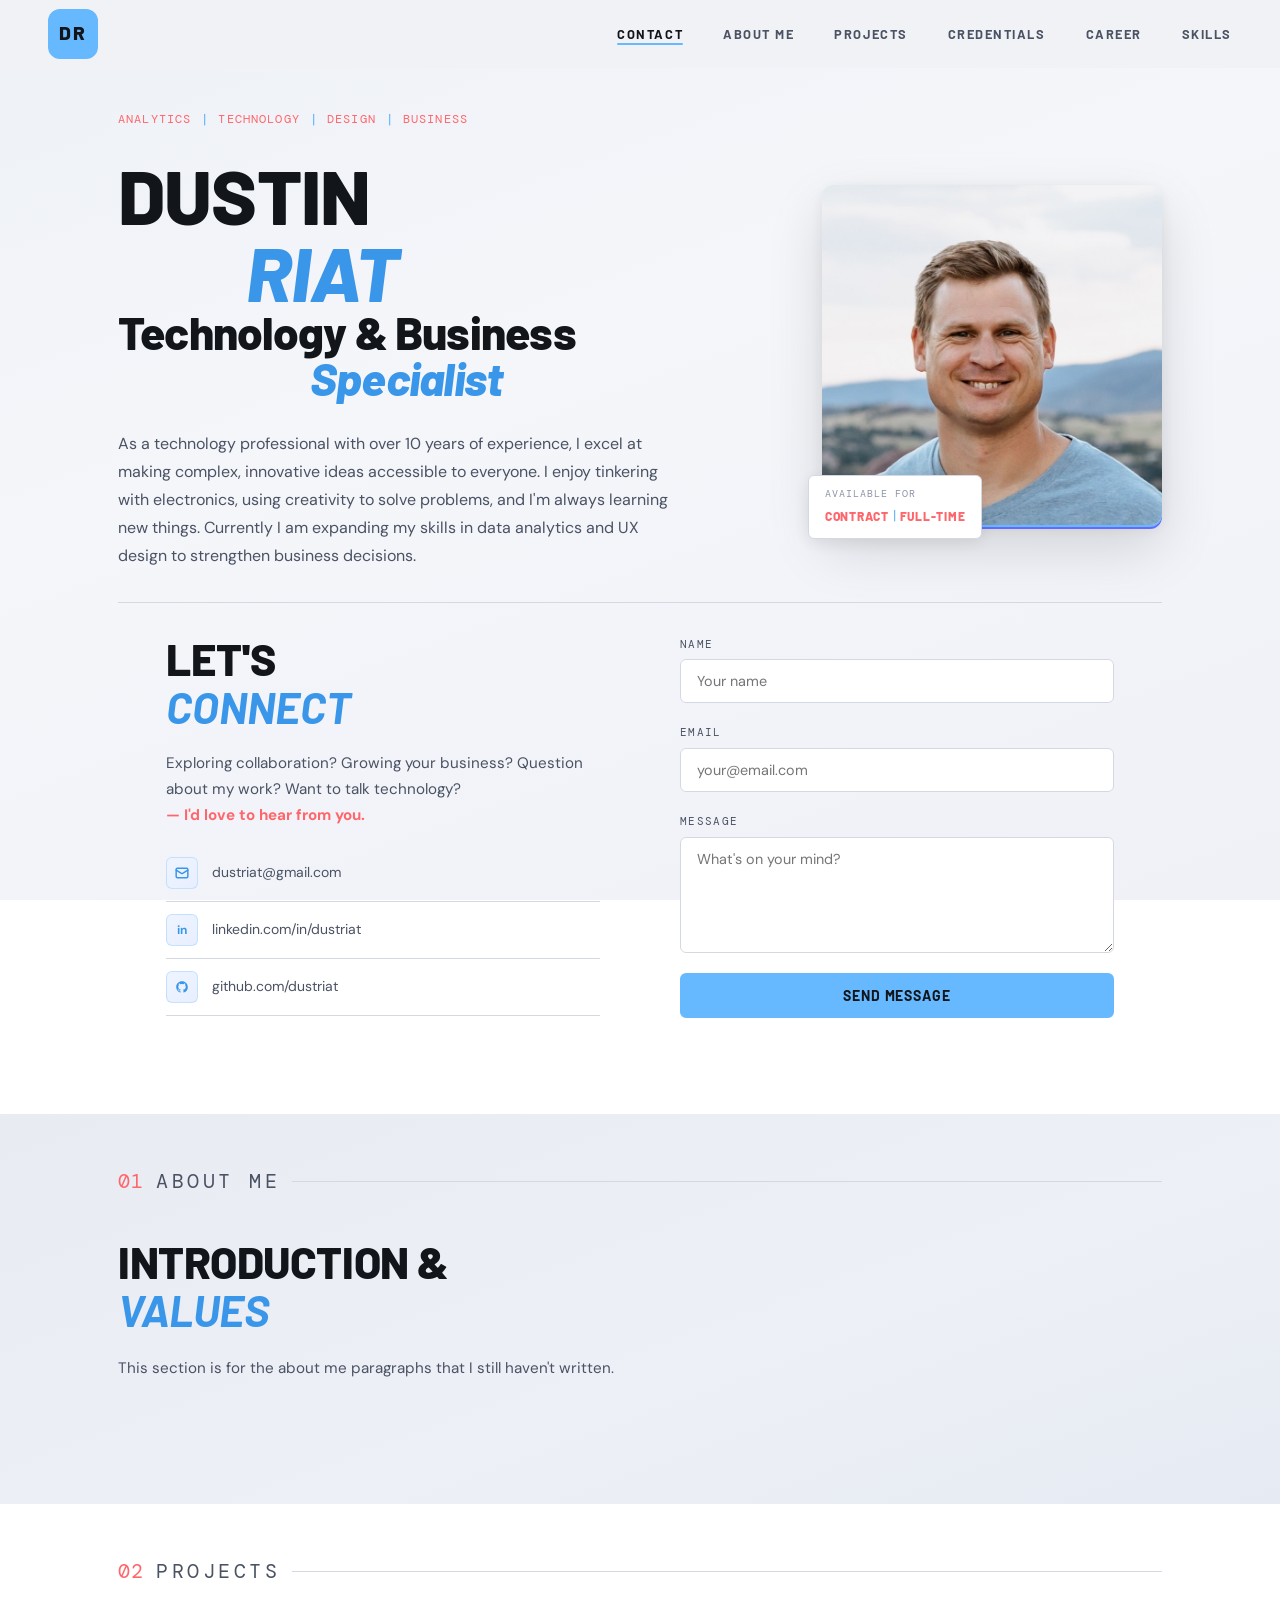
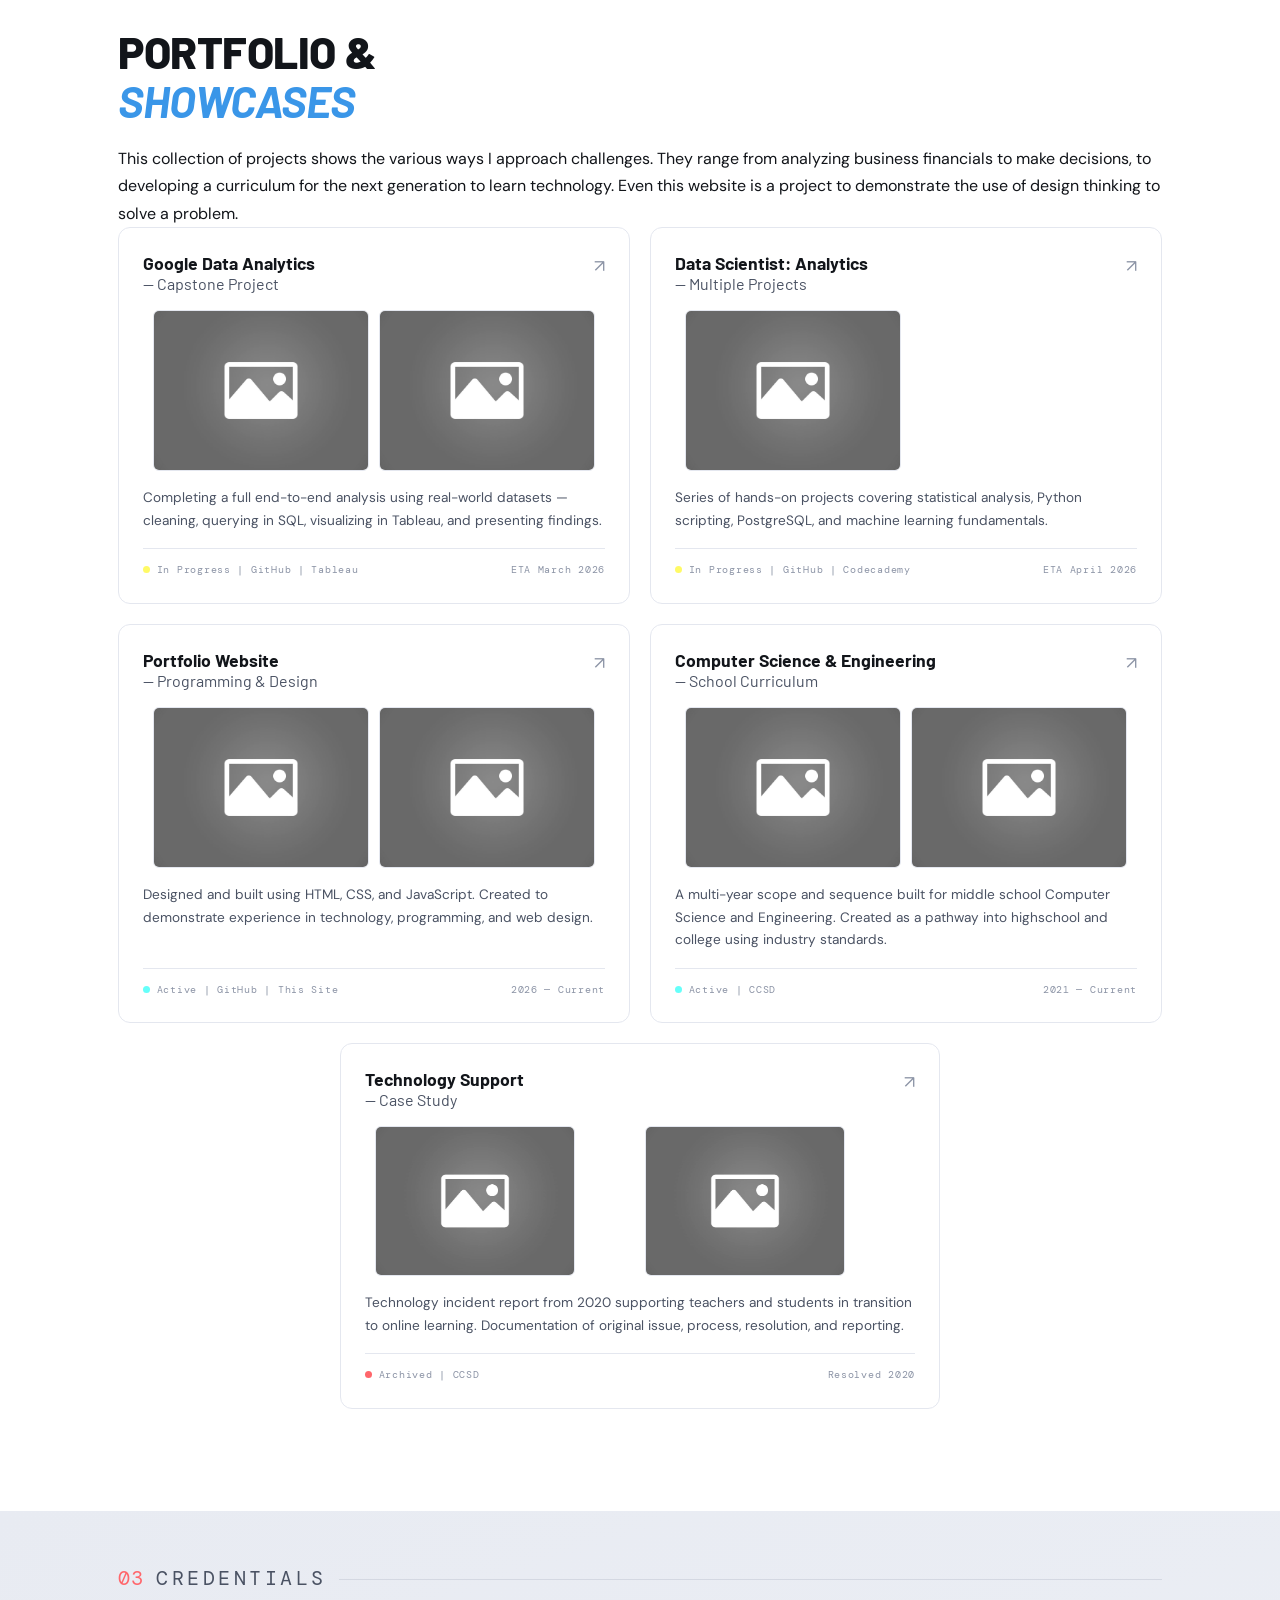
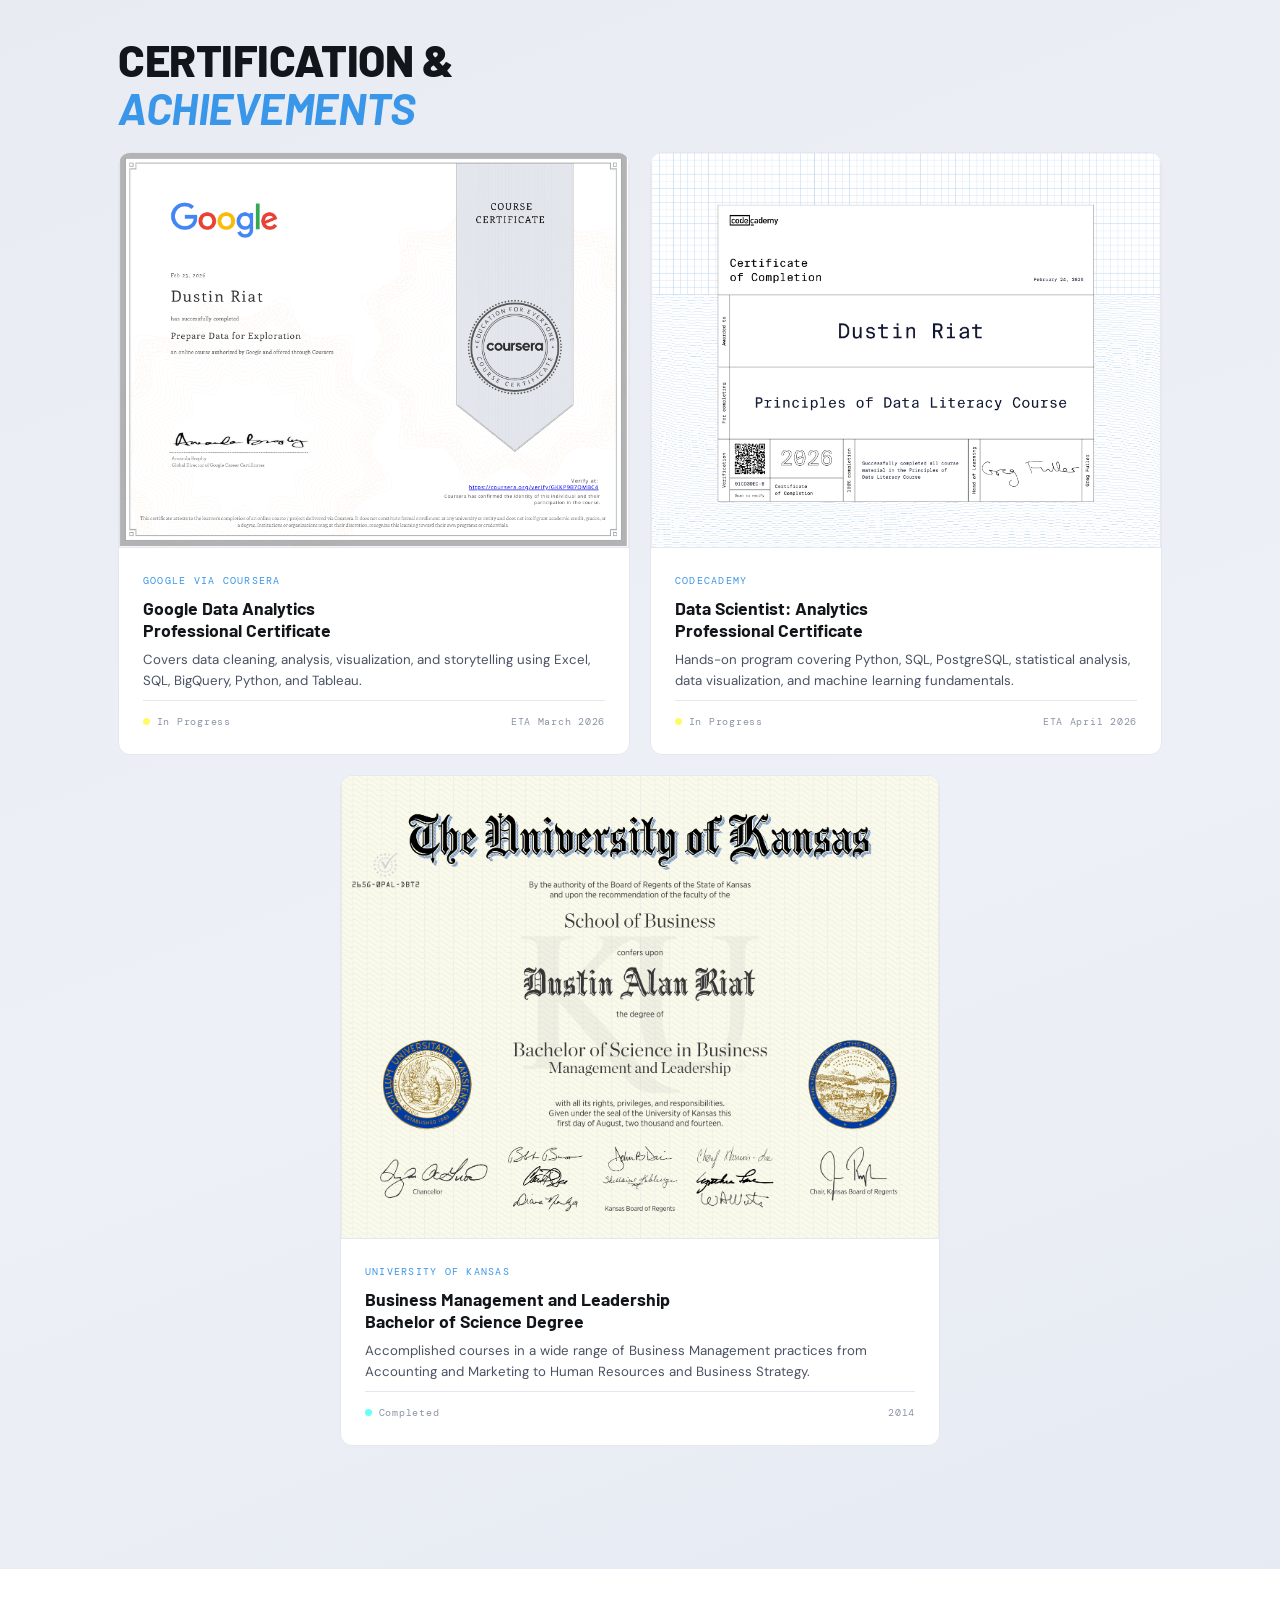
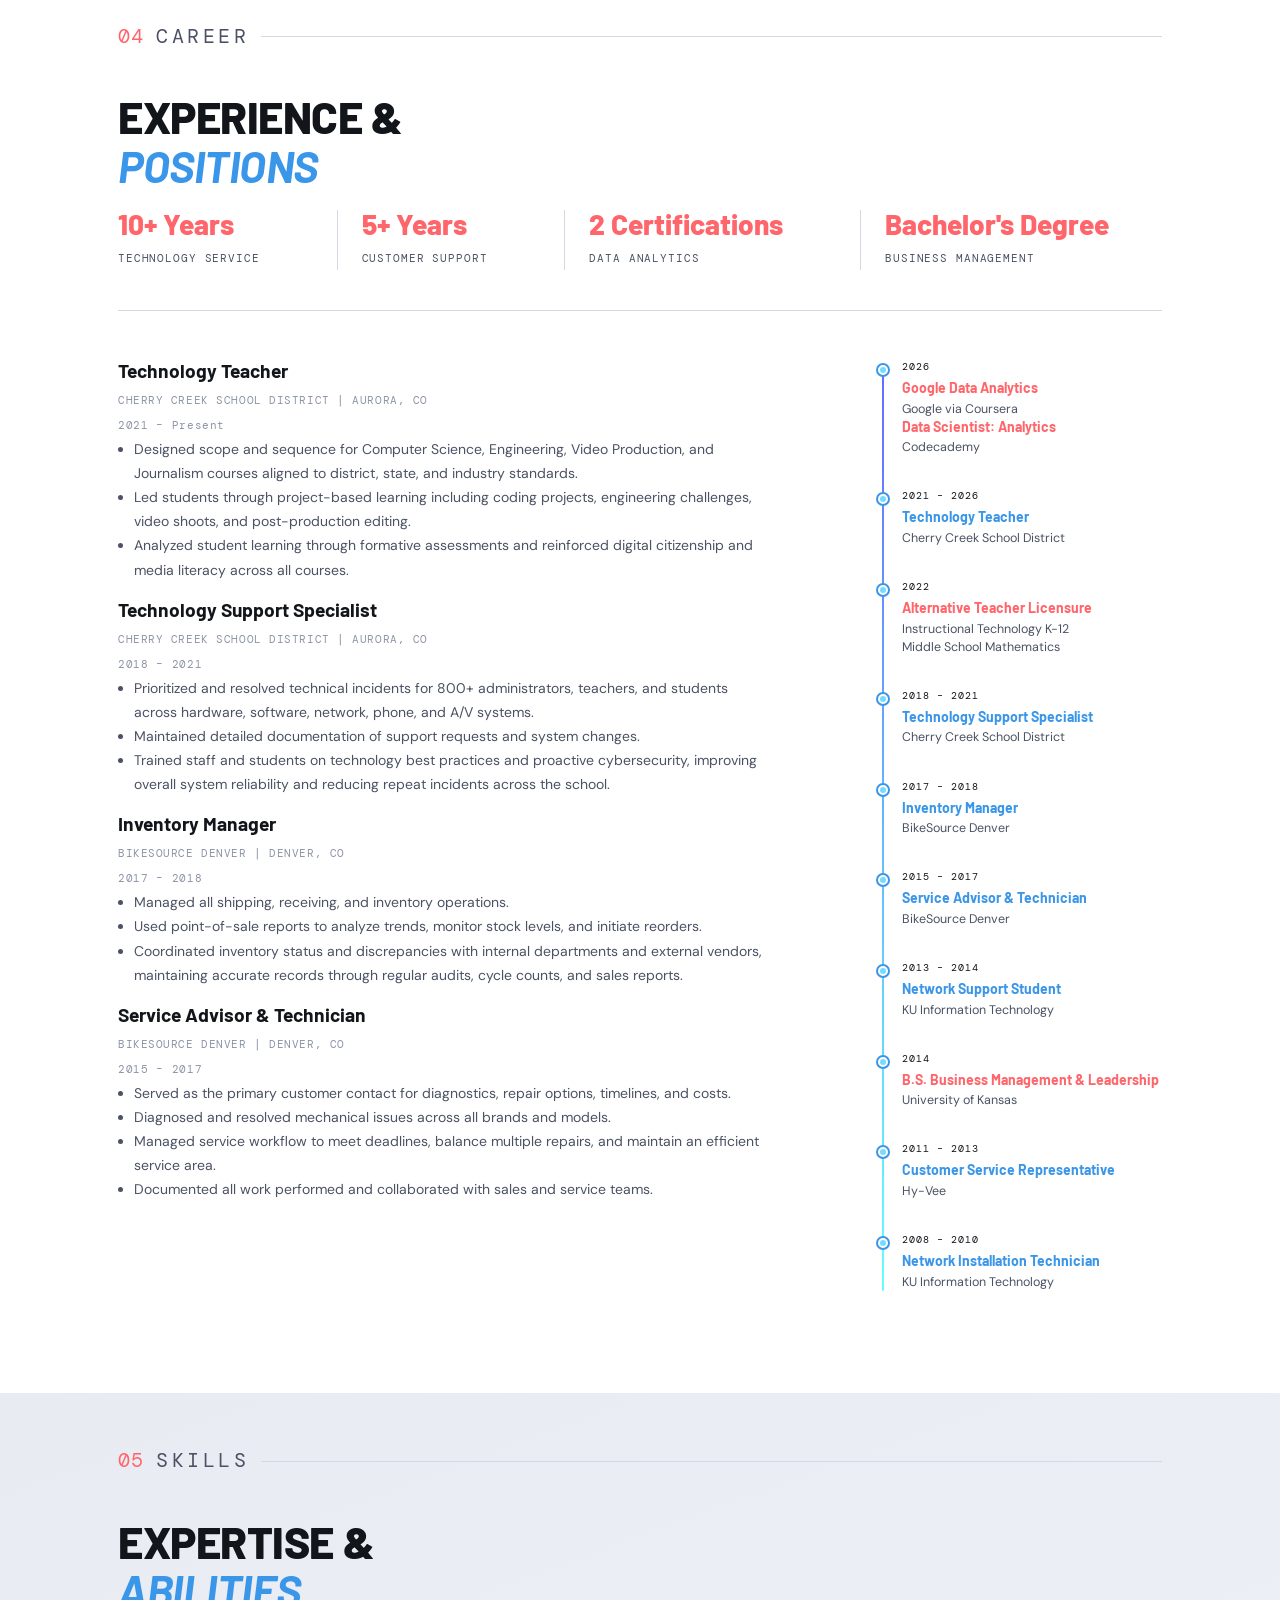
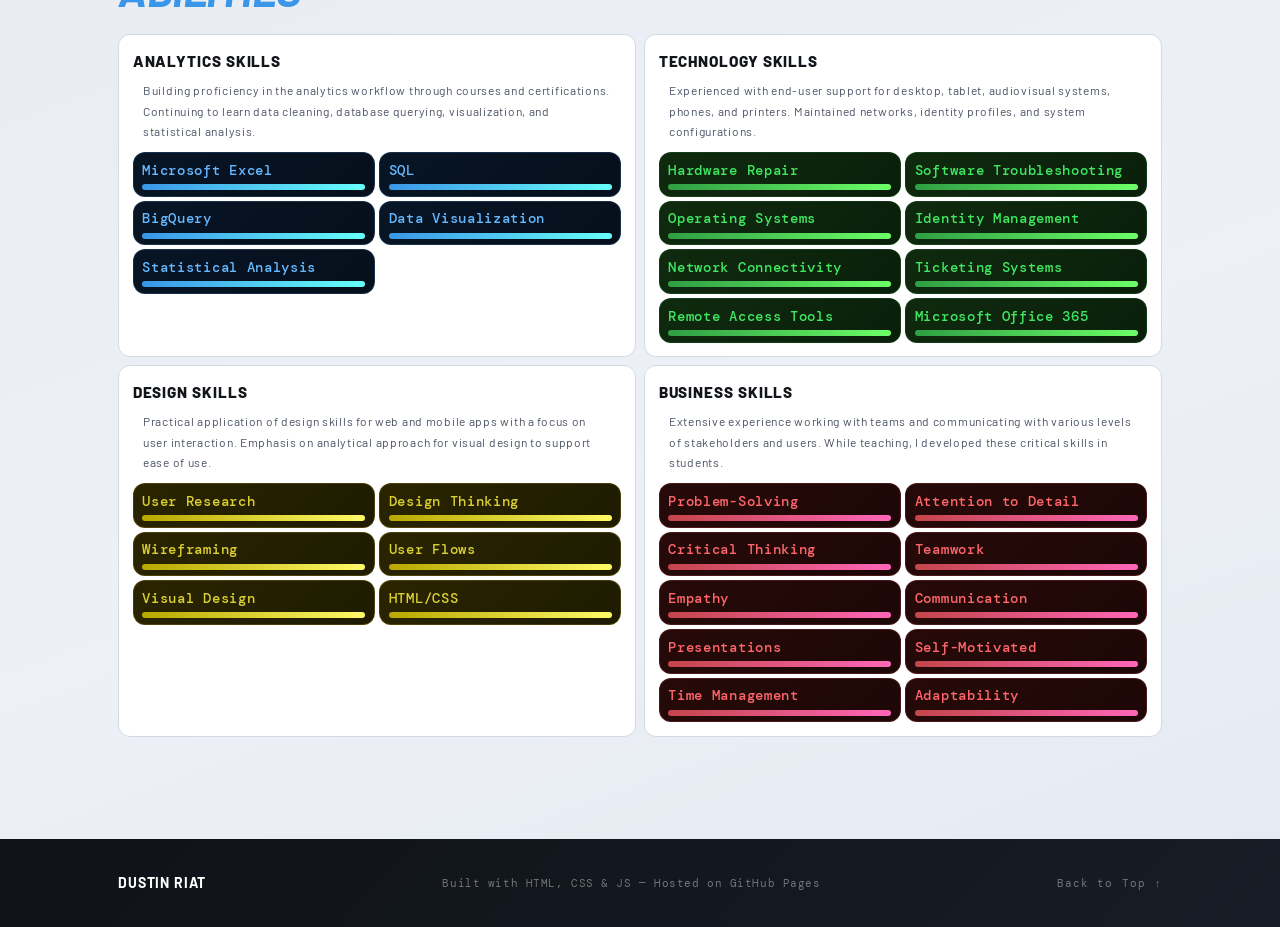
==== index.html @ e1bf79ff "Changes to grid layout and added new images to portfolio section. Updated styles for better responsi" ====
<!DOCTYPE html>
<html lang="en">
<head>
  <meta charset="UTF-8" />
  <meta name="viewport" content="width=device-width, initial-scale=1.0" />
  <title>Dustin Riat | Portfolio</title>
  <link rel="apple-touch-icon" sizes="180x180" href="favicon/apple-touch-icon.png">
  <link rel="icon" type="image/png" sizes="32x32" href="favicon/favicon-32x32.png">
  <link rel="icon" type="image/png" sizes="16x16" href="favicon/favicon-16x16.png">
  <link rel="manifest" href="favicon/site.webmanifest">
  <link rel="stylesheet" href="style.css" />
  <link rel="preconnect" href="https://fonts.googleapis.com" />
  <link rel="preconnect" href="https://fonts.gstatic.com" crossorigin />
  <link href="https://fonts.googleapis.com/css2?family=Barlow:ital,wght@0,400;0,600;0,700;0,800;1,600;1,700&family=DM+Sans:opsz,wght@9..40,300;9..40,400;9..40,500;9..40,600&family=DM+Mono:wght@400;500&display=swap" rel="stylesheet" />
</head>
<body>

  <!-- ═══ NAV ═══ -->
  <nav class="nav" id="nav">
    <div class="nav__logo">
      <a href="index.html"><span class="nav__initials">DR</span></a>
    </div>
    <ul class="nav__links">
      <li><a href="#home">Contact</a></li>
      <li><a href="#about">About Me</a></li>      
      <li><a href="#projects">Projects</a></li>
      <li><a href="#creds">Credentials</a></li>
      <li><a href="#career">Career</a></li>
      <li><a href="#skills">Skills</a></li>
    </ul>
    <button class="nav__hamburger" id="hamburger" aria-label="Toggle menu">
      <span></span><span></span><span></span>
    </button>
  </nav>

  <!-- ═══ MOBILE MENU ═══ -->
  <div class="mobile-menu" id="mobileMenu">
    <ul>
      <li><a href="#home"     class="mobile-link">Contact</a></li>
      <li><a href="#about"     class="mobile-link">About Me</a></li>
      <li><a href="#projects" class="mobile-link">Projects</a></li>
      <li><a href="#creds"    class="mobile-link">Credentials</a></li>
      <li><a href="#career"   class="mobile-link">Career</a></li>
      <li><a href="#skills"   class="mobile-link">Skills</a></li>
    </ul>
  </div>

  <!-- ═══ HERO — full first page ═══ -->
  <header class="hero" id="home">

    <div class="hero__content">
      <article>
        <div class="hero__eyebrow">
          <span class="hero__tag">Analytics</span>
          <span class="hero__divider"> | </span>
          <span class="hero__tag">Technology</span>
          <span class="hero__divider"> | </span>
          <span class="hero__tag">Design</span>
          <span class="hero__divider"> | </span>
          <span class="hero__tag">Business</span>
        </div>
        <h1 class="hero__headline">
          <span class="hero__line hero__line--1">Dustin</span>
          <span class="hero__line hero__line--2">Riat</span>
          <span class="hero__line hero__line--3">Technology &amp; Business</span>
          <span class="hero__line hero__line--4">Specialist</span>
        </h1>
        <p class="hero__sub">
          As a technology professional with over 10 years of experience, I excel at making complex, innovative ideas accessible to everyone. I enjoy tinkering with electronics, using creativity to solve problems, and I'm always learning new things. Currently I am expanding my skills in data analytics and UX design to strengthen business decisions.
        </p>
      </article>

      <figure class="hero__photo-wrap">
        <div class="hero__photo-frame">
          <img
            src="portfolio_images/Dustin_Headshot.jpg"
            alt="Dustin Riat — Headshot Photo"
            class="hero__photo"
            width="400" height="400"
          />
        </div>
        <figcaption class="hero__photo-badge">
          <span class="hero__badge-available">Available for</span>
          <div class="hero__badge-row">
            <span class="hero__badge-work">Contract</span>
            <span class="hero__divider"> | </span>
            <span class="hero__badge-work">Full-time</span>
          </div>
        </figcaption>
      </figure>
    </div>

    <!-- Contact strip -->
    <div class="contact-strip">
      <div class="container">
        <div class="contact__grid">
          <aside class="contact__left">
            <h2 class="contact__heading">Let's<br/><em>Connect</em></h2>
            <p>
              Exploring collaboration? Growing your business?
              Question about my work? Want to talk technology?
              <br/>
              <span style="color:#FF666B; font-weight:bold;">— I'd love to hear from you.</span>
            </p>
            <div class="contact__links">
              <a href="mailto:dustriat@gmail.com" class="contact__link">
                <span class="contact__link-icon">
                  <svg width="14" height="14" viewBox="0 0 24 24" fill="none" stroke="currentColor" stroke-width="2.5" stroke-linecap="round" stroke-linejoin="round"><rect x="2" y="4" width="20" height="16" rx="2"/><path d="m22 7-8.97 5.7a1.94 1.94 0 0 1-2.06 0L2 7"/></svg>
                </span>
                <span>dustriat@gmail.com</span>
              </a>
              <a href="https://www.linkedin.com/in/dustriat" class="contact__link" target="_blank" rel="noopener">
                <span class="contact__link-icon">in</span>
                <span>linkedin.com/in/dustriat</span>
              </a>
              <a href="https://github.com/dustriat" class="contact__link" target="_blank" rel="noopener">
                <span class="contact__link-icon">
                  <svg width="14" height="14" viewBox="0 0 24 24" fill="currentColor"><path d="M12 2C6.477 2 2 6.484 2 12.017c0 4.425 2.865 8.18 6.839 9.504.5.092.682-.217.682-.483 0-.237-.008-.868-.013-1.703-2.782.605-3.369-1.343-3.369-1.343-.454-1.158-1.11-1.466-1.11-1.466-.908-.62.069-.608.069-.608 1.003.07 1.531 1.032 1.531 1.032.892 1.53 2.341 1.088 2.91.832.092-.647.35-1.088.636-1.338-2.22-.253-4.555-1.113-4.555-4.951 0-1.093.39-1.988 1.029-2.688-.103-.253-.446-1.272.098-2.65 0 0 .84-.27 2.75 1.026A9.564 9.564 0 0 1 12 6.844a9.59 9.59 0 0 1 2.504.337c1.909-1.296 2.747-1.027 2.747-1.027.546 1.379.202 2.398.1 2.651.64.7 1.028 1.595 1.028 2.688 0 3.848-2.339 4.695-4.566 4.943.359.309.678.92.678 1.855 0 1.338-.012 2.419-.012 2.747 0 .268.18.58.688.482A10.019 10.019 0 0 0 22 12.017C22 6.484 17.522 2 12 2z"/></svg>
                </span>
                <span>github.com/dustriat</span>
              </a>
            </div>
          </aside>
          <form class="contact__form" id="contactForm">
            <div class="form-group">
              <label for="name">Name</label>
              <input type="text" id="name" name="name" placeholder="Your name" required />
            </div>
            <div class="form-group">
              <label for="email">Email</label>
              <input type="email" id="email" name="email" placeholder="your@email.com" required />
            </div>
            <div class="form-group">
              <label for="message">Message</label>
              <textarea id="message" name="message" rows="5" placeholder="What's on your mind?" required></textarea>
            </div>
            <button type="submit" class="btn btn--primary btn--full">Send Message</button>
            <p class="form-note" id="formNote"></p>
          </form>
        </div>
      </div>
    </div>

  </header>

  <main>
    <!-- ═══ ABOUT ME ═══ -->
    <section class="about section section--alt" id="about">
      <div class="container">
        <div class="section-label">
          <span class="section-number">01</span>
          <span class="section-title">About Me</span>
        </div>
        <h2 class="about__heading">Introduction &amp;<br/><em>Values</em></h2>
        <p>
          This section is for the about me paragraphs that I still haven't written.
        </p>
      </div>
    </section>

    <!-- ═══ PROJECTS ═══ -->
    <section class="projects section" id="projects">
      <div class="container">
        <div class="section-label">
          <span class="section-number">02</span>
          <span class="section-title">Projects</span>
        </div>

          <h2 class="projects__heading">Portfolio &amp;<br/><em>Showcases</em></h2>
          <p>
            This collection of projects shows the various ways I approach challenges. They range from analyzing business financials to make decisions, to developing a curriculum for the next generation to learn technology. Even this website is a project to demonstrate the use of design thinking to solve a problem.
          </p>

        <!-- Project link cards -->
        <div class="projects__grid">

          <a href="project_pages/google_capstone.html" class="project-card" aria-label="Google Data Analytics Project">
            <div class="project-card__top">
              <div class="project-card__title">
                <h3>Google Data Analytics</h3>
                <h4>— Capstone Project</h4>
              </div>
              <span class="project-card__arrow">&#8599;</span>
            </div>

            <div class="project-card__thumb-grid">
              <div class="project-card__thumb"><img src="project_pages/google_capstone/placeholder.jpg" alt="SQL / BigQuery preview" /></div>
              <div class="project-card__thumb"><img src="project_pages/google_capstone/placeholder.jpg" alt="Tableau preview" /></div>
            </div>
            
            <p class="project-card__desc">Completing a full end-to-end analysis using real-world datasets — cleaning, querying in SQL, visualizing in Tableau, and presenting findings.</p>
            <div class="project-card__meta">
              <span class="project-card__status">
                <span class="status-dot status-dot--progress"></span>
                In Progress | GitHub | Tableau
              </span>
              <span class="project-card__eta">
                ETA March 2026
              </span>
            </div>
          </a>

          <a href="project_pages/codecademy_projects.html" class="project-card" aria-label="Data Scientist: Analytics Projects">
            <div class="project-card__top">
              <div class="project-card__title">
                <h3>Data Scientist: Analytics</h3>
                <h4>— Multiple Projects</h4>
              </div>
              <span class="project-card__arrow">&#8599;</span>
            </div>

            <div class="project-card__thumb-grid">
              <div class="project-card__thumb solo"><img src="project_pages/codecademy_projects/placeholder.jpg" alt="Python preview" /></div>
            </div>
            
            <p class="project-card__desc">Series of hands-on projects covering statistical analysis, Python scripting, PostgreSQL, and machine learning fundamentals.</p>
            <div class="project-card__meta">
              <span class="project-card__status">
                <span class="status-dot status-dot--progress"></span>
                In Progress | GitHub | Codecademy
              </span>
              <span class="project-card__eta">
                ETA April 2026
              </span>
            </div>
          </a>

          <a href="project_pages/web_design.html" class="project-card" aria-label="Portfolio Website Project">
            <div class="project-card__top">
              <div class="project-card__title">
                <h3>Portfolio Website</h3>
                <h4>— Programming &amp; Design</h4>
              </div>
              <span class="project-card__arrow">&#8599;</span>
            </div>

            <div class="project-card__thumb-grid">
              <div class="project-card__thumb"><img src="project_pages/web_design/placeholder.jpg" alt="HTML/CSS preview" /></div>
              <div class="project-card__thumb"><img src="project_pages/web_design/placeholder.jpg" alt="JavaScript preview" /></div>
            </div>
            
            <p class="project-card__desc">Designed and built using HTML, CSS, and JavaScript. Created to demonstrate experience in technology, programming, and web design.</p>
            <div class="project-card__meta">
              <span class="project-card__status">
                <span class="status-dot status-dot--active"></span>
                Active | GitHub | This Site
              </span>
              <span class="project-card__eta">
                2026 — Current
              </span>
            </div>
          </a>

          <a href="project_pages/school_curriculum.html" class="project-card" aria-label="Computer Science and Engineering Curriculum">
            <div class="project-card__top">
              <div class="project-card__title">
                <h3>Computer Science &amp; Engineering</h3>
                <h4>— School Curriculum</h4>
              </div>
              <span class="project-card__arrow">&#8599;</span>
            </div>

            <div class="project-card__thumb-grid">
              <div class="project-card__thumb"><img src="project_pages/school_curriculum/placeholder.jpg" alt="CS curriculum preview" /></div>
              <div class="project-card__thumb"><img src="project_pages/school_curriculum/placeholder.jpg" alt="Engineering preview" /></div>
            </div>
            
            <p class="project-card__desc">A multi-year scope and sequence built for middle school Computer Science and Engineering. Created as a pathway into highschool and college using industry standards.</p>
            <div class="project-card__meta">
              <span class="project-card__status">
                <span class="status-dot status-dot--active"></span>
                Active | CCSD
              </span>
              <span class="project-card__eta">
                2021 — Current
              </span>
            </div>
          </a>

          <a href="project_pages/tech_support.html" class="project-card solo" aria-label="Tech Support Case Study">
            <div class="project-card__top">
              <div class="project-card__title">
                <h3>Technology Support</h3>
                <h4>— Case Study</h4></div>
              <span class="project-card__arrow">&#8599;</span>
            </div>

            <div class="project-card__thumb-grid">
              <div class="project-card__thumb"><img src="project_pages/tech_support/placeholder.jpg" alt="IT support preview" /></div>
              <div class="project-card__thumb"><img src="project_pages/tech_support/placeholder.jpg" alt="Case study preview" /></div>
            </div>
            
            <p class="project-card__desc">Technology incident report from 2020 supporting teachers and students in transition to online learning. Documentation of original issue, process, resolution, and reporting.</p>
            <div class="project-card__meta">
              <span class="project-card__status">
                <span class="status-dot status-dot--inactive"></span>
                Archived | CCSD
              </span>
              <span class="project-card__eta">
                Resolved 2020
              </span>
            </div>
          </a>

        </div>
      </div>
    </section>

    <!-- ═══ CREDENTIALS ═══ -->
    <section class="credential section section--alt" id="creds">
      <div class="container">
        <div class="section-label">
          <span class="section-number">03</span>
          <span class="section-title">Credentials</span>
        </div>
        <h2 class="creds__heading">Certification &amp;<br/><em>Achievements</em></h2>

        <div class="creds__grid">

          <div class="cred-card">
            <div class="cred-card__img-wrap">
              <img src="portfolio_images/Google_Data_Analytics.png" alt="Data Analytics Certificate" />
            </div>
            <div class="cred-card__body">
              <span class="cred-card__issuer">Google via Coursera</span>
              <h3 class="cred-card__title">Google Data Analytics<br/>Professional Certificate</h3>
              <p class="cred-card__desc">Covers data cleaning, analysis, visualization, and storytelling using Excel, SQL, BigQuery, Python, and Tableau.</p>
            </div>
            <div class="cred-card__meta">
              <span class="cred-card__status">
                <span class="status-dot status-dot--progress"></span>
                In Progress
              </span>
              <span class="cred-card__eta">ETA March 2026</span>
            </div>
          </div>

          <div class="cred-card">
            <div class="cred-card__img-wrap">
              <img src="portfolio_images/Codecademy_Data_Scientist.png" alt="Data Scientist Certificate" />
            </div>
            <div class="cred-card__body">
              <span class="cred-card__issuer">Codecademy</span>
              <h3 class="cred-card__title">Data Scientist: Analytics<br/>Professional Certificate</h3>
              <p class="cred-card__desc">Hands-on program covering Python, SQL, PostgreSQL, statistical analysis, data visualization, and machine learning fundamentals.</p>
            </div>
            <div class="cred-card__meta">
              <span class="cred-card__status">
                <span class="status-dot status-dot--progress"></span>
                In Progress
              </span>
              <span class="cred-card__eta">ETA April 2026</span>
            </div>
          </div>

          <div class="cred-card solo">
            <div class="cred-card__img-wrap">
              <img src="portfolio_images/University_of_Kansas_Diploma.png" alt="Bachelor Degree Diploma" />
            </div>
            <div class="cred-card__body">
              <span class="cred-card__issuer">University of Kansas</span>
              <h3 class="cred-card__title">Business Management and Leadership<br/>Bachelor of Science Degree</h3>
              <p class="cred-card__desc">Accomplished courses in a wide range of Business Management practices from Accounting and Marketing to Human Resources and Business Strategy.</p>
            </div>
            <div class="cred-card__meta">
              <span class="cred-card__status">
                <span class="status-dot status-dot--active"></span>
                Completed
              </span>
              <span class="cred-card__eta">2014</span>
            </div>
          </div>

        </div>

      </div>
    </section>

    <!-- ═══ CAREER ═══ -->
    <section class="career section" id="career">
      <div class="container">
        <div class="section-label">
          <span class="section-number">04</span>
          <span class="section-title">Career</span>
        </div>
        <h2 class="career__heading">Experience &amp;<br/><em>Positions</em></h2>

        <!-- Stats row at top of career section -->
        <aside class="career__stats">
          <div class="stat">
            <span class="stat__value">10+ Years</span>
            <span class="stat__label">Technology Service</span>
          </div>
          <div class="stat">
            <span class="stat__value">5+ Years</span>
            <span class="stat__label">Customer Support</span>
          </div>
          <div class="stat">
            <span class="stat__value">2 Certifications</span>
            <span class="stat__label">Data Analytics</span>
          </div>
          <div class="stat">
            <span class="stat__value">Bachelor's Degree</span>
            <span class="stat__label">Business Management</span>
          </div>
        </aside>

        <!-- Two columns: career positions left, timeline right -->
        <div class="career__grid">

          <!-- LEFT: career positions -->
          <div class="career__list">

            <article class="career-item">
              <div class="career-item__content">
                <h3>Technology Teacher</h3>
                <span class="career-item__org">Cherry Creek School District | Aurora, CO</span>
                <span class="career-item__year">2021 – Present</span>
                <ul>
                  <li>Designed scope and sequence for Computer Science, Engineering, Video Production, and Journalism courses aligned to district, state, and industry standards.</li>
                  <li>Led students through project-based learning including coding projects, engineering challenges, video shoots, and post-production editing.</li>
                  <li>Analyzed student learning through formative assessments and reinforced digital citizenship and media literacy across all courses.</li>
                </ul>
              </div>
            </article>

            <article class="career-item">
              <div class="career-item__content">
                <h3>Technology Support Specialist</h3>
                <span class="career-item__org">Cherry Creek School District | Aurora, CO</span>
                <span class="career-item__year">2018 – 2021</span>
                <ul>
                  <li>Prioritized and resolved technical incidents for 800+ administrators, teachers, and students across hardware, software, network, phone, and A/V systems.</li>
                  <li>Maintained detailed documentation of support requests and system changes.</li>
                  <li>Trained staff and students on technology best practices and proactive cybersecurity, improving overall system reliability and reducing repeat incidents across the school.</li>
                </ul>
              </div>
            </article>

            <article class="career-item">
              <div class="career-item__content">
                <h3>Inventory Manager</h3>
                <span class="career-item__org">BikeSource Denver | Denver, CO</span>
                <span class="career-item__year">2017 – 2018</span>
                <ul>
                  <li>Managed all shipping, receiving, and inventory operations.</li>
                  <li>Used point-of-sale reports to analyze trends, monitor stock levels, and initiate reorders.</li>
                  <li>Coordinated inventory status and discrepancies with internal departments and external vendors, maintaining accurate records through regular audits, cycle counts, and sales reports.</li>
                </ul>
              </div>
            </article>

            <article class="career-item">
              <div class="career-item__content">
                <h3>Service Advisor &amp; Technician</h3>
                <span class="career-item__org">BikeSource Denver | Denver, CO</span>
                <span class="career-item__year">2015 – 2017</span>
                <ul>
                  <li>Served as the primary customer contact for diagnostics, repair options, timelines, and costs.</li>
                  <li>Diagnosed and resolved mechanical issues across all brands and models.</li>
                  <li>Managed service workflow to meet deadlines, balance multiple repairs, and maintain an efficient service area.</li>
                  <li>Documented all work performed and collaborated with sales and service teams.</li>
                </ul>
              </div>
            </article>

          </div>

          <!-- RIGHT: vertical timeline -->
          <aside class="career__timeline">

            <div class="timeline-item">
              <div class="timeline-item__era">2026</div>
              <div class="timeline-item__edu">Google Data Analytics</div>
              <div class="timeline-item__sub">Google via Coursera</div>
              <div class="timeline-item__edu">Data Scientist: Analytics</div>
              <div class="timeline-item__sub">Codecademy</div>
            </div>

            <div class="timeline-item">
              <div class="timeline-item__era">2021 – 2026</div>
              <div class="timeline-item__title">Technology Teacher</div>
              <div class="timeline-item__sub">Cherry Creek School District</div>
            </div>

            <div class="timeline-item">
              <div class="timeline-item__era">2022</div>
              <div class="timeline-item__edu">Alternative Teacher Licensure</div>
              <div class="timeline-item__sub">Instructional Technology K-12</div>
              <div class="timeline-item__sub">Middle School Mathematics</div>
            </div>

            <div class="timeline-item">
              <div class="timeline-item__era">2018 – 2021</div>
              <div class="timeline-item__title">Technology Support Specialist</div>
              <div class="timeline-item__sub">Cherry Creek School District</div>
            </div>

            <div class="timeline-item">
              <div class="timeline-item__era">2017 – 2018</div>
              <div class="timeline-item__title">Inventory Manager</div>
              <div class="timeline-item__sub">BikeSource Denver</div>
            </div>

            <div class="timeline-item">
              <div class="timeline-item__era">2015 – 2017</div>
              <div class="timeline-item__title">Service Advisor &amp; Technician</div>
              <div class="timeline-item__sub">BikeSource Denver</div>
            </div>

            <div class="timeline-item">
              <div class="timeline-item__era">2013 – 2014</div>
              <div class="timeline-item__title">Network Support Student</div>
              <div class="timeline-item__sub">KU Information Technology</div>
            </div>

            <div class="timeline-item">
              <div class="timeline-item__era">2014</div>
              <div class="timeline-item__edu">B.S. Business Management &amp; Leadership</div>
              <div class="timeline-item__sub">University of Kansas</div>
            </div>

            <div class="timeline-item">
              <div class="timeline-item__era">2011 – 2013</div>
              <div class="timeline-item__title">Customer Service Representative</div>
              <div class="timeline-item__sub">Hy-Vee</div>
            </div>

            <div class="timeline-item">
              <div class="timeline-item__era">2008 – 2010</div>
              <div class="timeline-item__title">Network Installation Technician</div>
              <div class="timeline-item__sub">KU Information Technology</div>
            </div>

          </aside>

        </div>
      </div>
    </section>

    <!-- ═══ SKILLS ═══ -->
    <section class="skills section section--alt" id="skills">
      <div class="container">
        <div class="section-label">
          <span class="section-number">05</span>
          <span class="section-title">Skills</span>
        </div>
        <h2 class="skills__heading">Expertise &amp;<br/><em>Abilities</em></h2>
        <div class="skills__grid">

          <!-- Analytics Card -->
          <article class="skill-card">
            <h3>Analytics Skills</h3>
            <p>Building proficiency in the analytics workflow through courses and certifications. Continuing to learn data cleaning, database querying, visualization, and statistical analysis.</p>
            <div class="skill-card__rows">
              <div class="skill-row--data">
                <span class="skill-row__label">Microsoft Excel</span>
                <div class="skill-bar"></div>
              </div>
              <div class="skill-row--data">
                <span class="skill-row__label">SQL</span>
                <div class="skill-bar"></div>
              </div>
              <!--
              <div class="skill-row--data">
                <span class="skill-row__label">Python</span>
                <div class="skill-bar"></div>
              </div>
              -->
              <div class="skill-row--data">
                <span class="skill-row__label">BigQuery</span>
                <div class="skill-bar"></div>
              </div>
              <!--
              <div class="skill-row--data">
                <span class="skill-row__label">PostgreSQL</span>
                <div class="skill-bar"></div>
              </div>
              -->
              <div class="skill-row--data">
                <span class="skill-row__label">Data Visualization</span>
                <div class="skill-bar"></div>
              </div>
              <!--
              <div class="skill-row--data">
                <span class="skill-row__label">Tableau</span>
                <div class="skill-bar"></div>
              </div>
              -->
              <div class="skill-row--data">
                <span class="skill-row__label">Statistical Analysis</span>
                <div class="skill-bar"></div>
              </div>
              <!--
              <div class="skill-row--data">
                <span class="skill-row__label">AI &amp; Machine Learning</span>
                <div class="skill-bar"></div>
              </div>
              -->
            </div>
          </article>

          <!-- Technology Card -->
          <article class="skill-card">
            <h3>Technology Skills</h3>
            <p>Experienced with end-user support for desktop, tablet, audiovisual systems, phones, and printers. Maintained networks, identity profiles, and system configurations.</p>
            <div class="skill-card__rows">
              <div class="skill-row--tech">
                <span class="skill-row__label">Hardware Repair</span>
                <div class="skill-bar"></div>
              </div>
              <div class="skill-row--tech">
                <span class="skill-row__label">Software Troubleshooting</span>
                <div class="skill-bar"></div>
              </div>
                  <div class="skill-row--tech">
                <span class="skill-row__label">Operating Systems</span>
                <div class="skill-bar"></div>
              </div>
              <!--
              <div class="skill-row--tech">
                <span class="skill-row__label">System Configuration</span>
                <div class="skill-bar"></div>
              </div>
              -->
              <div class="skill-row--tech">
                <span class="skill-row__label">Identity Management</span>
                <div class="skill-bar"></div>
              </div>
              <div class="skill-row--tech">
                <span class="skill-row__label">Network Connectivity</span>
                <div class="skill-bar"></div>
              </div>
              <div class="skill-row--tech">
                <span class="skill-row__label">Ticketing Systems</span>
                <div class="skill-bar"></div>
              </div>
              <div class="skill-row--tech">
                <span class="skill-row__label">Remote Access Tools</span>
                <div class="skill-bar"></div>
              </div>
              <div class="skill-row--tech">
                <span class="skill-row__label">Microsoft Office 365</span>
                <div class="skill-bar"></div>
              </div>
            </div>
          </article>

          <!-- Design Card -->
          <article class="skill-card">
            <h3>Design Skills</h3>
            <p>Practical application of design skills for web and mobile apps with a focus on user interaction. Emphasis on analytical approach for visual design to support ease of use.</p>
            <div class="skill-card__rows">
              <div class="skill-row--design">
                <span class="skill-row__label">User Research</span>
                <div class="skill-bar"></div>
              </div>
              <div class="skill-row--design">
                <span class="skill-row__label">Design Thinking</span>
                <div class="skill-bar"></div>
              </div>
              <div class="skill-row--design">
                <span class="skill-row__label">Wireframing</span>
                <div class="skill-bar"></div>
              </div>
              <div class="skill-row--design">
                <span class="skill-row__label">User Flows</span>
                <div class="skill-bar"></div>
              </div>
              <div class="skill-row--design">
                <span class="skill-row__label">Visual Design</span>
                <div class="skill-bar"></div>
              </div>
              <!--
              <div class="skill-row--design">
                <span class="skill-row__label">A/B Testing</span>
                <div class="skill-bar"></div>
              </div>
              -->
              <!--
              <div class="skill-row--design">
                <span class="skill-row__label">Figma</span>
                <div class="skill-bar"></div>
              </div>
              -->
              <div class="skill-row--design">
                <span class="skill-row__label">HTML/CSS</span>
                <div class="skill-bar"></div>
              </div>
              <!--
              <div class="skill-row--design">
                <span class="skill-row__label">JavaScript</span>
                <div class="skill-bar"></div>
              </div>
              -->                        
            </div>
          </article>

          <!-- Business Card -->
          <article class="skill-card">
            <h3>Business Skills</h3>
            <p>Extensive experience working with teams and communicating with various levels of stakeholders and users. While teaching, I developed these critical skills in students.</p>
            <div class="skill-card__rows">
              <div class="skill-row--bus">
                <span class="skill-row__label">Problem-Solving</span>
                <div class="skill-bar"></div>
              </div>
              <div class="skill-row--bus">
                <span class="skill-row__label">Attention to Detail</span>
                <div class="skill-bar"></div>
              </div>
              <div class="skill-row--bus">
                <span class="skill-row__label">Critical Thinking</span>
                <div class="skill-bar"></div>
              </div>
              <div class="skill-row--bus">
                <span class="skill-row__label">Teamwork</span>
                <div class="skill-bar"></div>
              </div>
              <div class="skill-row--bus">
                <span class="skill-row__label">Empathy</span>
                <div class="skill-bar"></div>
              </div>
              <div class="skill-row--bus">
                <span class="skill-row__label">Communication</span>
                <div class="skill-bar"></div>
              </div>
              <div class="skill-row--bus">
                <span class="skill-row__label">Presentations</span>
                <div class="skill-bar"></div>
              </div>
              <div class="skill-row--bus">
                <span class="skill-row__label">Self-Motivated</span>
                <div class="skill-bar"></div>
              </div>
              <div class="skill-row--bus">
                <span class="skill-row__label">Time Management</span>
                <div class="skill-bar"></div>
              </div>
              <div class="skill-row--bus">
                <span class="skill-row__label">Adaptability</span>
                <div class="skill-bar"></div>
              </div>                        
            </div>
          </article>

        </div>
      </div>
    </section>
  </main>

  <!-- ═══ FOOTER ═══ -->
  <footer class="footer">
    <div class="container">
      <div class="footer__inner">
        <span class="footer__name">Dustin Riat</span>
        <span class="footer__copy">Built with HTML, CSS &amp; JS &mdash; Hosted on GitHub Pages</span>
        <a href="#home" class="footer__top">Back to Top &uarr;</a>
      </div>
    </div>
  </footer>

  <script src="script.js"></script>
</body>
</html>
---- style.css ----
/* ============================
   CSS CUSTOM PROPERTIES
   ============================ */
@import url('https://fonts.googleapis.com/css2?family=Barlow:ital,wght@0,400;0,600;0,700;0,800;1,600&family=DM+Sans:opsz,wght@9..40,300;9..40,400;9..40,500;9..40,600&family=DM+Mono:wght@400;500&display=swap');

:root {
  /* ── Palette ── */
  --cyan:        #66FFFA;
  --light-blue:  #77DBFF;
  --blue:        #66B8FF;   /* primary */
  --dark-blue:   #3a96e8;
  --indigo:      #666BFF;
  --coral:       #FF666B;
  --yellow:      #FFFA66;

  /* ── Semantic tokens ── */
  --color-bg:           #f0f2f5;
  --color-bg-alt:       #e8eaee;
  --color-surface:      #ffffff;
  --color-ink:          #12151a;
  --color-ink-muted:    #4a5263;
  --color-ink-faint:    #8c94a6;
  --color-border:       #d4d8e2;
  --color-border-light: #e4e7ef;

  --color-primary:       var(--blue);
  --color-primary-dark:  var(--dark-blue);
  --color-primary-light: var(--light-blue);
  --color-accent:        var(--coral);
  --color-accent-2:      var(--yellow);
  --color-highlight:     var(--cyan);
  --color-shadow:        var(--indigo);

  /* ── Typography ── */
  --font-display: 'Barlow', sans-serif;
  --font-body:    'DM Sans', sans-serif;
  --font-mono:    'DM Mono', monospace;

  /* ── Layout ── */
  --nav-height:    68px;
  --container-max: 1140px;
  --container-pad: clamp(1.5rem, 5vw, 3rem);
  --radius:        6px;
  --radius-lg:     12px;
  --transition:    0.22s ease;
}

/* ============================
   RESET & BASE
   ============================ */
*, *::before, *::after { box-sizing: border-box; margin: 0; padding: 0; }

html { scroll-behavior: smooth; font-size: 16px; }

body {
  font-family: var(--font-body);
  background: linear-gradient(160deg, #eef1f6 0%, #f4f6fa 40%, #eff1f7 100%);
  background-attachment: fixed;
  color: var(--color-ink);
  line-height: 1.7;
  -webkit-font-smoothing: antialiased;
}

img    { max-width: 100%; display: block; }
a      { color: inherit; text-decoration: none; }
ul     { list-style: none; }
strong { font-weight: 600; color: var(--color-ink); }

/* ============================
   TYPOGRAPHY
   ============================ */
em {
  font-family: var(--font-display);
  font-style: italic;
  font-weight: 700;
  color: var(--color-primary-dark);
}

/* ============================
   LAYOUT UTILITIES
   ============================ */
.container {
  max-width: var(--container-max);
  margin: 0 auto;
  padding: 0 var(--container-pad);
}

.section { padding: clamp(2rem, 4vw, 5rem) 0 clamp(4rem, 8vw, 6.5rem); }

.section--alt {
  background: linear-gradient(160deg, #e8ebf2 0%, #edf0f6 60%, #e6eaf2 100%);
}

.section-label {
  display: flex;
  align-items: center;
  gap: 0.75rem;
  margin-bottom: 2.5rem;
}

.section-number {
  font-family: var(--font-mono);
  font-size: 1.22rem;
  color: var(--color-accent);
  letter-spacing: 0.06em;
}

.section-title {
  font-family: var(--font-mono);
  font-size: 1.22rem;
  text-transform: uppercase;
  letter-spacing: 0.18em;
  color: var(--color-ink-muted);
}

.section-label::after {
  content: '';
  flex: 1;
  height: 1px;
  background: var(--color-border);
}

/* ============================
   BUTTONS
   ============================ */
.btn {
  display: inline-flex;
  align-items: center;
  gap: 0.5rem;
  padding: 0.75rem 1.75rem;
  margin-bottom: 0.75rem;
  font-family: var(--font-display);
  font-size: 0.875rem;
  font-weight: 700;
  letter-spacing: 0.06em;
  text-transform: uppercase;
  border-radius: var(--radius);
  transition: all var(--transition);
  cursor: pointer;
  border: 2px solid transparent;
}

.btn--primary {
  background: var(--blue);
  color: var(--color-ink);
  border-color: var(--blue);
}

.btn--primary:hover {
  background: var(--color-primary-dark);
  border-color: var(--color-primary-dark);
  color: #fff;
  transform: translateY(-2px);
  box-shadow: 0 8px 24px rgba(102, 184, 255, 0.35);
}

.btn--full { width: 100%; justify-content: center; }

/* ============================
   NAV
   ============================ */
.nav {
  position: fixed;
  top: 0; left: 0; right: 0;
  height: var(--nav-height);
  z-index: 100;
  display: flex;
  align-items: center;
  justify-content: space-between;
  padding: 0 var(--container-pad);
  background: rgba(240, 242, 245, 0.90);
  backdrop-filter: blur(14px);
  -webkit-backdrop-filter: blur(14px);
  border-bottom: 1px solid transparent;
  transition: border-color var(--transition), box-shadow var(--transition);
}

.nav.scrolled {
  border-bottom-color: var(--color-border);
  box-shadow: 0 2px 20px rgba(0,0,0,0.07);
}

.nav__logo {
  display: inline-flex;
  align-items: center;
  justify-content: center;
  width: 50px; height: 50px;
  background: var(--blue);
  border: 2px solid var(--blue);
  border-radius: var(--radius-lg);
  flex-shrink: 0;
  transition: background var(--transition), border-color var(--transition), box-shadow var(--transition), transform var(--transition);
}

.nav__logo:hover {
  background: var(--color-primary-dark);
  border-color: var(--color-primary-dark);
  box-shadow: 0 8px 24px rgba(102, 184, 255, 0.35);
  transform: translateY(-2px);
}

.nav__initials {
  font-family: var(--font-display);
  font-size: 1.2rem;
  font-weight: 800;
  letter-spacing: 0.1em;
  color: var(--color-ink);
  text-transform: uppercase;
  transition: color var(--transition), transform var(--transition);
}

.nav__logo:hover .nav__initials {
  color: #fff;
  transform: translateY(-2px);
}

.nav__links {
  display: flex;
  align-items: center;
  gap: 2.5rem;
}

.nav__links a {
  font-family: var(--font-display);
  font-size: 0.8rem;
  font-weight: 700;
  letter-spacing: 0.12em;
  text-transform: uppercase;
  color: var(--color-ink-muted);
  transition: color var(--transition);
  position: relative;
}

.nav__links a::after {
  content: '';
  position: absolute;
  bottom: -3px; left: 0;
  width: 0; height: 2px;
  background: var(--blue);
  border-radius: 2px;
  transition: width var(--transition);
}

.nav__links a:hover         { color: var(--color-ink); }
.nav__links a:hover::after  { width: 100%; }
.nav__links a.active        { color: var(--color-ink); }
.nav__links a.active::after { width: 100%; }

.nav__hamburger {
  display: none;
  flex-direction: column;
  gap: 5px;
  background: none;
  border: none;
  cursor: pointer;
  padding: 4px;
}

.nav__hamburger span {
  display: block;
  width: 22px; height: 2px;
  background: var(--color-ink);
  border-radius: 2px;
  transition: all var(--transition);
}

/* ============================
   MOBILE MENU
   ============================ */
.mobile-menu {
  display: none;
  position: fixed;
  inset: var(--nav-height) 0 0 0;
  background: var(--color-bg);
  z-index: 99;
  padding: 2.5rem var(--container-pad);
  transform: translateX(100%);
  transition: transform 0.3s ease;
}

.mobile-menu.open { transform: translateX(0); }

.mobile-menu ul {
  display: flex;
  flex-direction: column;
  gap: 1.75rem;
}

.mobile-menu a {
  font-family: var(--font-display);
  font-size: 2rem;
  font-weight: 800;
  letter-spacing: 0.04em;
  color: var(--color-ink);
  text-transform: uppercase;
}

/* ============================
   HERO — index.html full-page header
   ============================ */
.hero {
  min-height: 100svh;
  display: flex;
  flex-direction: column;
  justify-content: center;
  padding: calc(var(--nav-height) + 2.5rem) var(--container-pad) 3rem;
  max-width: var(--container-max);
  margin: 0 auto;
  position: relative;
}

/* ── Top row: headline + photo ── */
.hero__content {
  display: grid;
  grid-template-columns: 1fr 340px;
  gap: 4rem;
  align-items: center;
}

.hero__eyebrow {
  display: flex;
  align-items: center;
  gap: 0.75rem;
  margin-bottom: 1.5rem;
  flex-wrap: wrap;
  opacity: 0;
  animation: fadeUp 0.8s 0.2s forwards;
}

.hero__tag {
  font-family: var(--font-mono);
  font-size: 0.72rem;
  letter-spacing: 0.1em;
  color: var(--color-accent);
  text-transform: uppercase;
}

.hero__divider { color: var(--blue); font-size: 0.875rem; }

.hero__headline {
  display: flex;
  flex-direction: column;
  font-family: var(--font-display);
  font-size: clamp(3rem, 6vw, 5.75rem);
  font-weight: 800;
  line-height: 1.0;
  letter-spacing: -0.01em;
  text-transform: uppercase;
  margin-bottom: 1.75rem;
}

.hero__line    { opacity: 0; display: block; }
.hero__line--1 { animation: fadeUp 0.8s 0.35s forwards; }
.hero__line--2 { animation: fadeUp 0.8s 0.5s forwards;  color: var(--color-primary-dark); font-style: italic; margin-left: clamp(0.5rem, 10vw, 10rem); }
.hero__line--3 { animation: fadeUp 0.8s 0.65s forwards; text-transform: none; font-size: 0.6em; }
.hero__line--4 { animation: fadeUp 0.8s 0.8s forwards;  color: var(--color-primary-dark); font-style: italic; text-transform: none; font-size: 0.6em; margin-left: clamp(0.5rem, 15vw, 15rem); }

.hero__sub {
  max-width: 50ch;
  font-size: 1rem;
  font-weight: 400;
  color: var(--color-ink-muted);
  line-height: 1.75;
  margin-bottom: 2rem;
  opacity: 0;
  animation: fadeUp 0.8s 0.95s forwards;
}

/* ── Photo column ── */
.hero__photo-wrap {
  position: relative;
  opacity: 0;
  animation: fadeUp 0.9s 0.55s forwards;
}

.hero__photo-frame {
  position: relative;
  border-radius: var(--radius-lg);
  overflow: hidden;
  aspect-ratio: 1 / 1;
  background: var(--color-bg-alt);
  box-shadow:
    0 2px 0 0 var(--blue),
    0 4px 0 0 var(--indigo),
    0 24px 56px rgba(0,0,0,0.13),
    0 4px 16px rgba(0,0,0,0.07);
}

.hero__photo {
  width: 100%; height: 100%;
  object-fit: cover;
  object-position: center top;
  display: block;
  transition: transform 0.55s ease;
}

.hero__photo-frame:hover .hero__photo { transform: scale(1.03); }

.hero__photo-badge {
  position: absolute;
  bottom: -0.875rem;
  left: -0.875rem;
  background: var(--color-surface);
  border: 1px solid var(--color-border);
  border-radius: var(--radius);
  padding: 0.6rem 1rem;
  box-shadow: 0 4px 18px rgba(0,0,0,0.09);
  display: flex;
  flex-direction: column;
  gap: 0.1rem;
}

.hero__badge-available {
  font-family: var(--font-mono);
  font-size: 0.62rem;
  text-transform: uppercase;
  letter-spacing: 0.1em;
  color: var(--color-ink-faint);
  display: block;
}

.hero__badge-row {
  display: flex;
  align-items: center;
  gap: 0.25rem;
}

.hero__badge-work {
  font-family: var(--font-display);
  font-size: 0.75rem;
  font-weight: 800;
  letter-spacing: 0.06em;
  color: var(--color-accent);
  text-transform: uppercase;
}

.hero__badge-divider {
  color: var(--blue);
  font-size: 0.875rem;
  font-weight: 800;
}

/* ============================
   CONTACT — grid, links, and form
   ============================ */
.contact-strip {
  padding-top: 2rem;
  border-top: 1px solid var(--color-border);
  opacity: 0;
  animation: fadeUp 0.8s 1.2s forwards;
}

.contact__grid {
  display: grid;
  grid-template-columns: 1fr 1fr;
  gap: 5rem;
  align-items: start;
}

.contact__heading {
  font-family: var(--font-display);
  font-size: clamp(2rem, 4vw, 2.75rem);
  font-weight: 800;
  text-transform: uppercase;
  line-height: 1.1;
  margin-bottom: 1.25rem;
}

.contact__left p {
  color: var(--color-ink-muted);
  margin-bottom: 1rem;
  max-width: 42ch;
  font-size: 0.95rem;
}

.contact__links {
  display: flex;
  flex-direction: column;
  gap: 0;
}

.contact__link {
  display: flex;
  align-items: center;
  gap: 0.875rem;
  font-size: 0.875rem;
  color: var(--color-ink-muted);
  transition: color var(--transition), transform var(--transition);
  padding: 0.75rem 0;
  border-bottom: 1px solid var(--color-border);
}

.contact__link:hover {
  color: var(--color-primary-dark);
  transform: translateY(-3px);
}

.contact__link-icon {
  display: inline-flex;
  align-items: center;
  justify-content: center;
  width: 32px; height: 32px;
  background: linear-gradient(135deg, #eef5ff, #E8EEFF);
  border: 1px solid rgba(102,184,255,0.3);
  border-radius: var(--radius);
  font-size: 0.75rem;
  font-weight: 700;
  color: var(--color-primary-dark);
  transition: background var(--transition), border-color var(--transition), box-shadow var(--transition), color var(--transition), transform var(--transition);
  flex-shrink: 0;
}

.contact__link:hover .contact__link-icon {
  background: linear-gradient(135deg, #3a96e8, #2f7fd1);
  border-color: var(--color-primary-dark);
  color: #fff;
  transform: translateY(-2px);
  box-shadow: 0 8px 24px rgba(102, 184, 255, 0.35);
}

/* ── Contact form ── */
.contact__form {
  display: flex;
  flex-direction: column;
  gap: 1.25rem;
}

.form-group {
  display: flex;
  flex-direction: column;
  gap: 0.4rem;
}

.form-group label {
  font-family: var(--font-mono);
  font-size: 0.68rem;
  text-transform: uppercase;
  letter-spacing: 0.12em;
  color: var(--color-ink-muted);
}

.form-group input,
.form-group textarea {
  font-family: var(--font-body);
  font-size: 0.9rem;
  color: var(--color-ink);
  background: var(--color-surface);
  border: 1px solid var(--color-border);
  border-radius: var(--radius);
  padding: 0.75rem 1rem;
  transition: border-color var(--transition), box-shadow var(--transition);
  outline: none;
  resize: vertical;
}

.form-group input:focus,
.form-group textarea:focus {
  border-color: var(--blue);
  box-shadow: 0 0 0 3px rgba(102, 184, 255, 0.35);
}

.form-note {
  font-size: 0.8rem;
  color: var(--color-ink-muted);
  min-height: 1.2em;
}

.form-note.success { color: #2a7f52; }
.form-note.error   { color: var(--coral); }

/* ============================
   ABOUT
   ============================ */
.about__heading {
  font-family: var(--font-display);
  font-size: clamp(2rem, 4vw, 2.75rem);
  font-weight: 800;
  text-transform: uppercase;
  line-height: 1.1;
  letter-spacing: -0.01em;
  margin-bottom: 1.25rem;
}

.about p {
  color: var(--color-ink-muted);
  font-size: 0.95rem;
  line-height: 1.78;
  max-width: 72ch;
  margin-bottom: 1.25rem;
}

/* ============================
   PROJECTS
   ============================ */
.projects__heading {
  font-family: var(--font-display);
  font-size: clamp(2rem, 4vw, 2.75rem);
  font-weight: 800;
  text-transform: uppercase;
  line-height: 1.1;
  letter-spacing: -0.01em;
  margin-bottom: 1.25rem;
}

.projects__intro p {
  color: var(--color-ink-muted);
  font-size: 0.95rem;
  line-height: 1.75;
  margin-bottom: 1.25rem;
}

.projects__grid {
  display: grid;
  grid-template-columns: repeat(2, 1fr);
  gap: 1.25rem;
}

/* ── Project card ── */
.project-card {
  display: flex;
  flex-direction: column;
  width: 100%; height: 100%;
  gap: 0.75rem;
  background: var(--color-surface);
  border: 1px solid var(--color-border-light);
  border-radius: var(--radius-lg);
  padding: 1.5rem;
  transition: border-color var(--transition), box-shadow var(--transition), transform var(--transition);
  position: relative;
  overflow: hidden;
  cursor: pointer;
}

.project-card.solo {
  width: 100%; height: 100%;
}

.project-card::before {
  content: '';
  position: absolute;
  top: 0; left: 0; right: 0;
  height: 5px;
  background: linear-gradient(90deg, var(--blue), var(--indigo));
  opacity: 0;
  transition: opacity 0.3s ease;
}

.project-card:hover {
  border-color: var(--blue);
  box-shadow: 0 10px 36px rgba(102, 184, 255, 0.35);
  transform: translateY(-3px);
}

.project-card:hover::before { opacity: 1; }

.project-card__top {
  display: flex;
  align-items: flex-start;
  justify-content: space-between;
}

/* ── Project card thumbnails ── */
.project-card__thumb-grid {
  display: grid;
  grid-template-columns: repeat(2, 1fr);
  gap: 0.65rem;
  margin: 0.25rem 0.65rem;
}

.project-card__thumb {
  aspect-ratio: 4 / 3;
  border-radius: var(--radius);
  overflow: hidden;
  background: var(--color-bg-alt);
  border: 1px solid var(--color-border-light);
}

.project-card__thumb.solo{
  width: 100%; height: 100%;
}

.project-card__thumb img {
  width: 100%; height: 100%;
  object-fit: cover;
  display: block;
  transition: transform 0.45s ease;
}

.project-card:hover .project-card__thumb img { transform: scale(1.03); }

/* ── Category badges ── */

/* Base — blue (used as fallback) */
.project-card__category {
  font-family: var(--font-mono);
  font-size: 0.65rem;
  text-transform: uppercase;
  letter-spacing: 0.12em;
  border-radius: var(--radius);
  padding: 0.2rem 0.65rem;
  background: linear-gradient(135deg, #eef5ff, #e8eeff);
  color: var(--color-primary-dark);
  border: 1px solid rgba(102, 184, 255, 0.3);
}

/* Design — yellow */
.project-card__category--design {
  font-family: var(--font-mono);
  font-size: 0.65rem;
  text-transform: uppercase;
  letter-spacing: 0.12em;
  background: linear-gradient(135deg, #fffde6, #fff8cc);
  color: #8a7200;
  border: 1px solid rgba(255, 250, 102, 1);
  border-radius: var(--radius);
  padding: 0.2rem 0.65rem;
}

/* Business — coral */
.project-card__category--bus {
  font-family: var(--font-mono);
  font-size: 0.65rem;
  text-transform: uppercase;
  letter-spacing: 0.12em;
  background: linear-gradient(135deg, #fff0f0, #ffe8e9);
  color: #c43a3f;
  border: 1px solid rgba(255, 102, 107, 0.3);
  border-radius: var(--radius);
  padding: 0.2rem 0.65rem;
}

/* Technology — green */
.project-card__category--tech {
  font-family: var(--font-mono);
  font-size: 0.65rem;
  text-transform: uppercase;
  letter-spacing: 0.12em;
  background: linear-gradient(135deg, #f0fff4, #e6ffed);
  color: #2f9e44;
  border: 1px solid rgba(47, 158, 68, 0.3);
  border-radius: var(--radius);
  padding: 0.2rem 0.65rem;
}

/* Analytics — blue */
.project-card__category--data {
  font-family: var(--font-mono);
  font-size: 0.65rem;
  text-transform: uppercase;
  letter-spacing: 0.12em;
  border-radius: var(--radius);
  padding: 0.2rem 0.65rem;
  background: linear-gradient(135deg, #eef5ff, #e8eeff);
  color: var(--color-primary-dark);
  border: 1px solid rgba(102, 184, 255, 0.3);
}

.project-card__arrow {
  font-size: 1.1rem;
  color: var(--color-ink-faint);
  transition: color var(--transition), transform var(--transition);
}

.project-card:hover .project-card__arrow {
  color: var(--color-accent);
  transform: translate(2px, -2px);
}

.project-card__title {
  font-family: var(--font-display);
  line-height: 1.25;
  gap: 0.25rem;
  transition: color var(--transition);
}

.project-card__title h3 {
  font-size: 1.1rem;
  font-weight: 700;
  color: var(--color-ink);
}

.project-card__title h4 {
  font-size: 1rem;
  font-weight: 400;
  color: var(--color-ink-muted);
}

.project-card:hover .project-card__title h3 { color: var(--color-primary-dark); }

.project-card__desc {
  font-size: 0.85rem;
  color: var(--color-ink-muted);
  line-height: 1.65;
  flex: 1;
}

.project-card__meta {
  display: flex;
  align-items: center;
  justify-content: space-between;
  padding-top: 0.75rem;
  border-top: 1px solid var(--color-border-light);
  margin-top: 0.25rem;
}

.project-card__status {
  font-family: var(--font-mono);
  font-size: 0.65rem;
  color: var(--color-ink-faint);
  letter-spacing: 0.07em;
}

.project-card__eta {
  font-family: var(--font-mono);
  font-size: 0.65rem;
  letter-spacing: 0.07em;
  color: var(--color-ink-faint);
}

/* ── Status dots (shared across all sections) ── */
.status-dot {
  width: 7px; height: 7px;
  border-radius: 50%;
  flex-shrink: 0;
  display: inline-block;
}

.status-dot--active {
  background: var(--cyan);
  --pulse-color: rgba(62,207,142,0.3);
  --pulse-color-fade: rgba(62,207,142,0.1);
  animation: pulse-dot 2s infinite;
}

.status-dot--progress {
  background: var(--yellow);
  --pulse-color: rgba(255,250,102,0.3);
  --pulse-color-fade: rgba(255,250,102,0.1);
  animation: pulse-dot 2s infinite;
}

.status-dot--inactive {
  background: var(--coral);
  --pulse-color: rgba(255,102,107,0.3);
  --pulse-color-fade: rgba(255,102,107,0.1);
  animation: pulse-dot 2s infinite;
}

@keyframes pulse-dot {
  0%, 100% { box-shadow: 0 0 0 2px var(--pulse-color); }
  50%       { box-shadow: 0 0 0 5px var(--pulse-color-fade); }
}

/* ============================
   CREDENTIALS
   ============================ */
.creds__heading {
  font-family: var(--font-display);
  font-size: clamp(2rem, 4vw, 2.75rem);
  font-weight: 800;
  text-transform: uppercase;
  line-height: 1.1;
  letter-spacing: -0.01em;
  margin-bottom: 1.25rem;
}

.creds__grid {
  display: grid;
  grid-template-columns: repeat(2, 1fr);
  gap: 1.25rem;
  margin-bottom: 1.25rem;
}

.cred-card {
  display: flex;
  flex-direction: column;
  width: 100%; height: 100%;
  background: var(--color-surface);
  border: 1px solid var(--color-border-light);
  border-radius: var(--radius-lg);
  overflow: hidden;
  transition: box-shadow var(--transition), color var(--transition), transform var(--transition);
}

.cred-card.solo {
  width: 100%; height: 100%;
}

.cred-card:hover {
  border-color: var(--color-border);
  box-shadow: 0 10px 36px rgba(102, 184, 255, 0.35);
  transform: translateY(-2px);
}

.cred-card__img-wrap {
  width: 100%;
  max-width: 600px;
  aspect-ratio: 1.294 / 1;
  overflow: hidden;
  background: var(--color-bg-alt);
  border-bottom: 1px solid var(--color-border-light);
}

.cred-card__img-wrap img {
  width: 100%; height: 100%;
  object-fit: contain;
  display: block;
  image-rendering: auto;
  transform: translateZ(0);
  backface-visibility: hidden;
  transition: transform 0.55s ease;
}

.cred-card:hover .cred-card__img-wrap img { transform: scale(1.03); }

.cred-card__body {
  padding: 1.5rem 1.5rem 0.25rem;
  display: flex;
  flex-direction: column;
  gap: 0.5rem;
  flex: 1;
}

.cred-card__issuer {
  font-family: var(--font-mono);
  font-size: 0.65rem;
  text-transform: uppercase;
  letter-spacing: 0.12em;
  color: var(--color-primary-dark);
}

.cred-card__title {
  font-family: var(--font-display);
  font-size: 1.1rem;
  font-weight: 700;
  color: var(--color-ink);
  line-height: 1.25;
}

.cred-card__desc {
  font-size: 0.83rem;
  color: var(--color-ink-muted);
  line-height: 1.6;
}

.cred-card__meta {
  display: flex;
  align-items: center;
  justify-content: space-between;
  padding: 0.75rem 0 1.5rem;
  border-top: 1px solid var(--color-border-light);
  margin: 0.25rem 1.5rem 0;
}

.cred-card__status {
  font-family: var(--font-mono);
  font-size: 0.65rem;
  color: var(--color-ink-faint);
  letter-spacing: 0.07em;
}

.cred-card__eta {
  font-family: var(--font-mono);
  font-size: 0.65rem;
  letter-spacing: 0.07em;
  color: var(--color-ink-faint);
}

/* ============================
   CAREER
   ============================ */
.career__heading {
  font-family: var(--font-display);
  font-size: clamp(2rem, 4vw, 2.75rem);
  font-weight: 800;
  text-transform: uppercase;
  line-height: 1.1;
  letter-spacing: -0.01em;
  margin-bottom: 1.25rem;
}

/* ── Stats row ── */
.career__stats {
  display: flex;
  gap: 0;
  padding-bottom: 2.5rem;
  border-bottom: 1px solid var(--color-border);
}

.stat {
  flex: auto;
  padding: 0 1.5rem;
  border-right: 1px solid var(--color-border);
}
.stat:first-child { padding-left: 0; }
.stat:last-child  { border-right: none; padding-right: 0; }

.stat__value {
  display: block;
  font-family: var(--font-display);
  font-size: 1.75rem;
  font-weight: 800;
  color: var(--color-accent);
  line-height: 1;
  margin-bottom: 0.3rem;
}

.stat__label {
  font-family: var(--font-mono);
  font-size: 0.68rem;
  text-transform: uppercase;
  letter-spacing: 0.08em;
  line-height: 1.2;
  display: inline-block;
  color: var(--color-ink-muted);
}

/* ── Two-column layout: career list + timeline ── */
.career__grid {
  display: grid;
  grid-template-columns: 1fr 280px;
  gap: 3.5rem;
  align-items: start;
  margin-top: 3rem;
}

/* ── Career item list (left column) ── */
.career__list { display: flex; flex-direction: column; }

.career-item {
  display: grid;
  grid-template-columns: 1fr;
  gap: 2.25rem;
  padding: 2.25rem 0;
  border-bottom: 1px solid var(--color-border);
  transition: background var(--transition);
  position: relative;
}

.career-item:first-child { padding-top: 0; }
.career-item:last-child  { border-bottom: none; padding-bottom: 0; }

.career-item::after {
  content: attr(data-index);
  position: absolute;
  top: 2rem; right: 0;
  font-family: var(--font-display);
  font-size: 5rem;
  font-weight: 800;
  color: var(--color-border-light);
  line-height: 1;
  pointer-events: none;
  transition: color var(--transition);
}

.career-item:hover::after { color: rgba(102, 184, 255, 0.12); }

.career-item__type {
  font-family: var(--font-display);
  font-size: 0.7rem;
  font-weight: 800;
  text-transform: uppercase;
  letter-spacing: 0.12em;
  color: var(--color-primary-dark);
}

.career-item__content h3 {
  font-family: var(--font-display);
  font-size: 1.2rem;
  font-weight: 700;
  line-height: 1.25;
  margin-bottom: 0.5rem;
  transition: color var(--transition);
}

.career-item:hover .career-item__content h3 { color: var(--color-primary-dark); }

.career-item__org {
  font-family: var(--font-mono);
  font-size: 0.7rem;
  letter-spacing: 0.05em;
  color: var(--color-ink-faint);
  text-transform: uppercase;
  display: block;
}

.career-item__year {
  font-family: var(--font-mono);
  font-size: 0.68rem;
  letter-spacing: 0.06em;
  color: var(--color-ink-faint);
  margin-bottom: 0.75rem;
}

.career-item__content ul {
  font-size: 0.875rem;
  color: var(--color-ink-muted);
  line-height: 1.72;
  list-style-type: disc;
  padding-left: 1rem;
  max-width: 65ch;
  margin-bottom: 1rem;
}

/* ── Vertical timeline (right column) ── */
.career__timeline {
  position: relative;
  padding-left: 1.25rem;
}

.career__timeline::before {
  content: '';
  position: absolute;
  top: 8px;
  left: 0;
  width: 2px;
  height: calc(100% - 8px);
  background: linear-gradient(to bottom, var(--indigo), var(--blue), var(--cyan));
  border-radius: 2px;
}

.timeline-item {
  position: relative;
  padding-bottom: 2rem;
}

.timeline-item:last-child { padding-bottom: 0; }

.timeline-item::before {
  content: '';
  position: absolute;
  left: -1.5rem;
  top: 6px;
  width: 10px; height: 10px;
  border-radius: 50%;
  background: var(--light-blue);
  border: 2px solid var(--color-surface);
  box-shadow: 0 0 0 2px var(--dark-blue);
  transition: background var(--transition);
}

.timeline-item__era {
  font-family: var(--font-mono);
  font-size: 0.62rem;
  text-transform: uppercase;
  letter-spacing: 0.1em;
  color: var(--color-ink);
  margin-bottom: 0.2rem;
}

.timeline-item__current {
  font-family: var(--font-display);
  font-size: 1rem;
  font-weight: 800;
  color: var(--color-primary-light);
  line-height: 1.4;
  margin-bottom: 0.15rem;
}

.timeline-item__current-sub {
  font-size: 0.85rem;
  color: var(--color-ink-muted);
  line-height: 1.5;
}

.timeline-item__title {
  font-family: var(--font-display);
  font-size: 0.875rem;
  font-weight: 700;
  color: var(--color-primary-dark);
  line-height: 1.3;
  margin-bottom: 0.15rem;
}

.timeline-item__edu {
  font-family: var(--font-display);
  font-size: 0.875rem;
  font-weight: 700;
  color: var(--color-accent);
  line-height: 1.3;
  margin-bottom: 0.15rem;
}

.timeline-item__sub {
  font-size: 0.78rem;
  color: var(--color-ink-muted);
  line-height: 1.45;
}

/* ============================
   SKILLS
   ============================ */
.skills__heading {
  font-family: var(--font-display);
  font-size: clamp(2rem, 4vw, 2.75rem);
  font-weight: 800;
  text-transform: uppercase;
  line-height: 1.1;
  letter-spacing: -0.01em;
  margin-bottom: 1.25rem;
}

.skills__grid {
  display: grid;
  grid-template-columns: repeat(2, 1fr);
  gap: 0.5rem;
}

/* ── Skill card ── */
.skill-card {
  height: 100%;
  background: var(--color-surface);
  border: 1px solid var(--color-border);
  border-radius: var(--radius-lg);
  padding: 0.85rem;
  transition: border-color var(--transition), box-shadow var(--transition), transform var(--transition);
  position: relative;
  overflow: hidden;
}

.skill-card:hover {
  box-shadow: 0 8px 24px rgba(102, 184, 255, 0.35);
  transform: translateY(-3px);
}

.skill-card h3 {
  font-family: var(--font-display);
  font-size: 0.95rem;
  font-weight: 800;
  text-transform: uppercase;
  letter-spacing: 0.06em;
  margin-bottom: 0.35rem;
  color: var(--color-ink);
}

.skill-card p {
  font-family: var(--font-display);
  font-size: 0.75rem;
  letter-spacing: 0.06em;
  margin: 0 0.65rem 0.65rem 0.65rem;
  color: var(--color-ink-muted);
}

/* ── Skill row list inside a card ── */
.skill-card__rows {
  display: grid;
  grid-template-columns: repeat(2, 1fr);
  gap: 0.25rem;
}

/* Base structure shared by all skill row variants */
.skill-row--tech,
.skill-row--data,
.skill-row--design,
.skill-row--bus {
  border-radius: var(--radius-lg);
  padding: 0.35rem 0.55rem;
  border: 1px solid transparent;
  transition: all var(--transition);
  position: relative;
  overflow: hidden;
}

.skill-row__label {
  font-family: var(--font-mono);
  font-size: 0.85rem;
  font-weight: 500;
  letter-spacing: 0.05em;
  display: block;
  margin-bottom: 0.15rem;
}

/* Base skill bar */
.skill-bar {
  display: flex;
  height: 6px;
  flex: 1;
  border-radius: 3px;
  transition: background 0.3s ease;
  background: rgba(255,255,255,0.08);
}

/* Design variant — yellow */
.skill-row--design {
  background: linear-gradient(135deg, #2a2400, #1e1b00);
  border-color: rgba(255, 210, 40, 0.18);
}

.skill-row--design .skill-row__label { color: #DCD133; }

.skill-row--design .skill-bar {
  background: linear-gradient(90deg, #B8A800, var(--yellow));
}

/* Business variant — coral */
.skill-row--bus {
  background: linear-gradient(135deg, #260a09, #1e0707);
  border-color: rgba(255, 102, 107, 0.18);
}

.skill-row--bus .skill-row__label { color: var(--coral); }

.skill-row--bus .skill-bar {
  background: linear-gradient(90deg, #C4454A, #FF66B8);
}

/* Analytics variant — blue */
.skill-row--data {
  background: linear-gradient(135deg, #071525, #060f1c);
  border-color: rgba(102, 184, 255, 0.18);
}

.skill-row--data .skill-row__label { color: var(--blue); }

.skill-row--data .skill-bar {
  background: linear-gradient(90deg, var(--dark-blue), var(--cyan));
}

/* Technology variant — green */
.skill-row--tech {
  background: linear-gradient(135deg, #0f2a0f, #0a1f0a);
  border-color: rgba(47, 158, 68, 0.18);
}

.skill-row--tech .skill-row__label { color: #40E862; }

.skill-row--tech .skill-bar {
  background: linear-gradient(90deg, #2f9E44, #6BFF66);
}

/* ============================
   FOOTER
   ============================ */
.footer {
  background: linear-gradient(135deg, #0f1217 0%, #171c26 100%);
  color: rgba(255,255,255,0.4);
  padding: 2rem 0;
}

.footer__inner {
  display: flex;
  align-items: center;
  justify-content: space-between;
  flex-wrap: wrap;
  gap: 1rem;
  font-size: 0.8rem;
}

.footer__name {
  font-family: var(--font-display);
  font-size: 0.875rem;
  font-weight: 700;
  letter-spacing: 0.06em;
  text-transform: uppercase;
  color: #fff;
}

.footer__copy {
  font-family: var(--font-mono);
  font-size: 0.7rem;
  letter-spacing: 0.05em;
}

.footer__top {
  font-family: var(--font-mono);
  font-size: 0.7rem;
  letter-spacing: 0.1em;
  color: rgba(255,255,255,0.4);
  transition: color var(--transition);
}

.footer__top:hover { color: var(--blue); }

/* ============================
   ANIMATIONS
   ============================ */
@keyframes fadeUp {
  from { opacity: 0; transform: translateY(22px); }
  to   { opacity: 1; transform: translateY(0); }
}

@keyframes fadeIn {
  from { opacity: 0; }
  to   { opacity: 1; }
}

/* ── Reveal wrapper system ── */
.reveal-wrap {
  opacity: 0;
  transform: translateY(28px);
  transition: opacity 0.65s ease, transform 0.65s ease;
  width: 100%;
}

.reveal-wrap.solo {
  grid-column: span 2;
  display: flex;
  justify-content: center;
}

.reveal-wrap.solo .project-card, .reveal-wrap.solo .cred-card {
  max-width: 600px;
}

.reveal-wrap.solo .project-card__thumb {
  max-width: 200px;
}

.reveal-wrap.visible {
  opacity: 1;
  transform: translateY(0);
}

/* Smaller travel for inline elements (subpage steps) */
.reveal-wrap--sm {
  transform: translateY(16px);
}

/* ============================
   RESPONSIVE — index.html
   ============================ */
@media (max-width: 1000px) {
  .skills__grid    { grid-template-columns: 1fr 1fr; }
  .projects__grid { grid-template-columns: 1fr 1fr; }
  .creds__grid     { grid-template-columns: 1fr 1fr; }
}

@media (max-width: 860px) {
  .hero__inner {
    grid-template-columns: 1fr;
    gap: 2.5rem;
  }
  .hero__photo-wrap { max-width: 260px; margin: 0 auto; }

  .career__grid {
    grid-template-columns: 1fr;
    gap: 3rem;
  }

  .contact__grid {
    grid-template-columns: 1fr;
    gap: 3rem;
  }

  .career-item {
    grid-template-columns: 1fr;
    gap: 0.5rem;
  }
  .career-item__year {
    flex-direction: row;
    gap: 1.25rem;
  }
}

@media (max-width: 640px) {
  .nav__links     { display: none; }
  .nav__hamburger { display: flex; }
  .mobile-menu    { display: block; }

  .hero__photo-wrap  { max-width: 200px; }
  .hero__photo-badge { left: -0.5rem; bottom: -0.6rem; }

  .skills__grid    { grid-template-columns: 1fr; }
  .projects__grid { grid-template-columns: 1fr; }
  .creds__grid     { grid-template-columns: 1fr; }
  .reveal-wrap.solo {grid-column: span 1;}

  .career__stats   { flex-direction: column; gap: 1.5rem; }
  .stat            { border-right: none; border-bottom: 1px solid var(--color-border); padding: 0 0 1rem 0 !important; }
  .stat:last-child { border-bottom: none; padding-bottom: 0 !important; }

  .footer__copy { display: none; }
}

/* ============================
   SUBPAGES — shared styles
   ============================ */

/* ── Hero banner ── */
.subpage-hero {
  padding: calc(var(--nav-height) + 3rem) var(--container-pad) 3.5rem;
  background: linear-gradient(160deg, #e8ebf2 0%, #edf0f6 60%, #e6eaf2 100%);
  border-bottom: 1px solid var(--color-border);
}

.subpage-back-link {
  display: inline-flex;
  align-items: center;
  gap: 0.5rem;
  font-family: var(--font-mono);
  font-size: 0.72rem;
  text-transform: uppercase;
  letter-spacing: 0.1em;
  color: var(--color-ink-muted);
  margin-bottom: 1.75rem;
  transition: color var(--transition);
}

.subpage-back-link:hover { color: var(--color-primary-dark); }

.subpage-hero__eyebrow {
  display: flex;
  align-items: center;
  justify-content: center;
  gap: 0.5rem;
  margin-bottom: 0.5rem;
  flex-wrap: wrap;
}

.subpage-hero__status {
  display: flex;
  align-items: center;
  gap: 0.45rem;
  font-family: var(--font-mono);
  font-size: 0.68rem;
  letter-spacing: 0.08em;
  color: var(--color-ink-faint);
}

.subpage-hero__title {
  font-family: var(--font-display);
  font-size: clamp(2.25rem, 5vw, 3.75rem);
  font-weight: 800;
  text-transform: uppercase;
  line-height: 1.05;
  letter-spacing: -0.01em;
  margin-bottom: 1.25rem;
}

.subpage-hero__sub {
  max-width: 64ch;
  font-size: 1rem;
  color: var(--color-ink-muted);
  line-height: 1.75;
  margin-bottom: 1.75rem;
}

/* ── Main content area ── */
.subpage-content {
  padding: clamp(3rem, 7vw, 5rem) 0;
}

.subpage-grid {
  display: grid;
  grid-template-columns: 1fr 300px;
  gap: 4rem;
  align-items: start;
}

/* ── Sections inside the main column ── */
.subpage-section {
  margin-bottom: 3.5rem;
  padding-bottom: 3.5rem;
  border-bottom: 1px solid var(--color-border);
}

.subpage-section:last-child {
  border-bottom: none;
  margin-bottom: 0;
  padding-bottom: 0;
}

.subpage-section__heading {
  font-family: var(--font-display);
  font-size: 1.3rem;
  font-weight: 800;
  text-transform: uppercase;
  letter-spacing: 0.04em;
  margin-bottom: 1.25rem;
  color: var(--color-ink);
}

.subpage-main p {
  font-size: 0.95rem;
  color: var(--color-ink-muted);
  line-height: 1.78;
  margin-bottom: 1rem;
  max-width: 66ch;
}

/* ── Numbered process steps ── */
.subpage-steps {
  display: flex;
  flex-direction: column;
  gap: 0;
}

.subpage-step {
  display: grid;
  grid-template-columns: 52px 1fr;
  gap: 1.25rem;
  padding: 1.5rem 0;
  align-items: start;
  transition: color var(--transition), opacity var(--transition);
}

.subpage-step:last-child {
  padding-bottom: 0;
}

.subpage-step__num {
  font-family: var(--font-mono);
  font-size: 5rem;
  font-weight: 800;
  color: var(--color-border-light);
  letter-spacing: 0.1em;
  padding-top: 0.2rem;
}

.subpage-step:hover .subpage-step__num {
  color: var(--color-primary-dark);
  opacity: 0.35;
}

.subpage-step h3 {
  font-family: var(--font-display);
  font-size: 0.95rem;
  font-weight: 700;
  color: var(--color-ink);
  margin-bottom: 0.35rem;
}

.subpage-step p {
  font-size: 0.875rem !important;
  margin-bottom: 0 !important;
}

/* ── Deliverable link items ── */
.subpage-links {
  display: flex;
  flex-direction: column;
  gap: 0.75rem;
}

.subpage-link-item {
  display: flex;
  align-items: center;
  gap: 1rem;
  padding: 0.875rem 1rem;
  background: linear-gradient(135deg, #eef5ff, #E8EEFF);
  border: 1px solid rgba(102,184,255,0.3);
  border-radius: var(--radius);
  transition: background var(--transition), border-color var(--transition), box-shadow var(--transition), color var(--transition), transform var(--transition);
  color: var(--color-ink);
  font-size: 0.875rem;
  font-weight: 500;
}

.subpage-link-item:hover {
  background: linear-gradient(135deg, #3a96e8, #2f7fd1);
  border-color: var(--color-primary-dark);
  color: var(--color-surface);
  transform: translateY(-2px);
  box-shadow: 0 8px 24px rgba(102, 184, 255, 0.35);
}

.subpage-link-item svg {
  flex-shrink: 0;
  color: var(--color-primary-dark);
  transition: color var(--transition);
}

.subpage-link-item:hover svg  { color: var(--color-surface); }

.subpage-link-item__label {
  display: flex;
  align-items: center;
  justify-content: space-between;
  font-family: var(--font-body);
  font-size: 0.875rem;
  font-weight: 500;
  color: var(--color-ink);
  line-height: 1.3;
  transition: color var(--transition);
}

.subpage-link-item:hover .subpage-link-item__label { color: var(--color-surface); }

.subpage-link-item__arrow {
  font-size: 1.1rem;
  color: var(--color-ink-muted);
  transition: color var(--transition), transform var(--transition);
}

.subpage-link-item:hover .subpage-link-item__arrow {
  color: var(--color-accent);
  transform: translate(2px, -2px);
}

.subpage-link-item__note {
  display: block;
  flex: 1;
  font-family: var(--font-mono);
  font-size: 0.65rem;
  letter-spacing: 0.06em;
  color: var(--color-ink-muted);
  margin-top: 0.15rem;
  transition: color var(--transition);
}

.subpage-link-item:hover .subpage-link-item__note { color: var(--color-surface); }

/* ── Sidebar ── */
.subpage-sidebar {
  display: flex;
  flex-direction: column;
  gap: 1.25rem;
  position: sticky;
  top: calc(var(--nav-height) + 2rem);
}

.subpage-sidebar__card {
  background: var(--color-surface);
  border: 1px solid var(--color-border-light);
  border-radius: var(--radius-lg);
  padding: 1.5rem;
  transition: box-shadow var(--transition), transform var(--transition);
  position: relative;
  overflow: hidden;
}

.subpage-sidebar__card:hover {
  box-shadow: 0 8px 24px rgba(102, 184, 255, 0.35);
  transform: translateY(-2px);
}

.subpage-sidebar__card h3 {
  font-family: var(--font-display);
  font-size: 0.75rem;
  font-weight: 800;
  text-transform: uppercase;
  letter-spacing: 0.12em;
  color: var(--color-ink-muted);
  margin-bottom: 1rem;
  padding-bottom: 0.75rem;
  border-bottom: 1px solid var(--color-border-light);
}

/* Detail definition list */
.subpage-detail-list {
  display: grid;
  grid-template-columns: auto 1fr;
  gap: 0.5rem 1.25rem;
  align-items: baseline;
}

.subpage-detail-list dt {
  font-family: var(--font-mono);
  font-size: 0.65rem;
  text-transform: uppercase;
  letter-spacing: 0.1em;
  color: var(--color-accent);
  white-space: nowrap;
}

.subpage-detail-list dd {
  font-size: 0.82rem;
  color: var(--color-ink);
  font-weight: 500;
  display: flex;
  align-items: center;
  gap: 0.35rem;
}

/* Skill row list inside sidebar card */
.subpage-sidebar__skill-rows {
  display: flex;
  flex-direction: column;
  gap: 0.25rem;
}

/* ============================
   RESPONSIVE — subpages
   ============================ */
@media (max-width: 860px) {
  .subpage-grid {
    grid-template-columns: 1fr;
    gap: 3rem;
  }
  .subpage-sidebar { position: static; }
}

@media (max-width: 640px) {
  .subpage-step { grid-template-columns: 40px 1fr; }
  .step-img-grid { grid-template-columns: 1fr; }
}

.step-img-grid {
  display: grid;
  grid-template-columns: repeat(2, 1fr);
  margin: 0.65rem;
  gap: 0.65rem;
  align-items: center;
}

.step-img-wrap {
  aspect-ratio: 4 / 3;
  position: relative;
  display: block;
  border-radius: var(--radius);
  overflow: hidden;
  border: 1px solid var(--color-border-light);
  transition: border-color var(--transition), box-shadow var(--transition), transform var(--transition);
}

/* Project-card-style top accent bar */
.step-img-wrap::before {
  content: '';
  position: absolute;
  top: 0; left: 0; right: 0;
  height: 3px;
  background: linear-gradient(90deg, var(--blue), var(--indigo));
  opacity: 0;
  transition: opacity 0.3s ease;
  z-index: 1;
}

.step-img-wrap:hover {
  border-color: var(--blue);
  box-shadow: 0 10px 36px rgba(102, 184, 255, 0.35);
  transform: translateY(-3px);
}

.step-img-wrap:hover::before { opacity: 1; }

.step-img {
  display: block;
  width: 100%;
  height: 100%;
  object-fit: cover;
  transition: transform 0.45s ease;
}

.step-img-wrap:hover .step-img { transform: scale(1.03); }

/* ============================
   LIGHTBOX
   ============================ */
.lightbox {
  display: none;
  position: fixed;
  inset: 0;
  z-index: 200;
  background: rgba(12, 15, 22, 0.88);
  backdrop-filter: blur(8px);
  -webkit-backdrop-filter: blur(8px);
  align-items: center;
  justify-content: center;
}

.lightbox.open { display: flex; }

.lightbox__content {
  position: relative;
  display: inline-flex;
  align-items: center;
  justify-content: center;
}

.lightbox__img {
  max-width: min(90vw, 900px);
  max-height: 85vh;
  object-fit: contain;
  border-radius: var(--radius-lg);
  box-shadow:
    0 2px 0 0 var(--blue),
    0 4px 0 0 var(--indigo),
    0 32px 80px rgba(0, 0, 0, 0.55);
  animation: lightboxIn 0.28s ease forwards;
}

@keyframes lightboxIn {
  from { opacity: 0; transform: scale(0.92); }
  to   { opacity: 1; transform: scale(1); }
}

.lightbox__close {
  position: absolute;
  top: 0.6rem;
  right: 0.6rem;
  width: 2rem; height: 2rem;
  background: var(--color-surface);
  border: 1px solid var(--color-border);
  border-radius: var(--radius);
  font-size: 1.4rem;
  line-height: 1;
  color: var(--color-ink);
  display: flex;
  align-items: center;
  justify-content: center;
  transition: background var(--transition), border-color var(--transition), color var(--transition), box-shadow var(--transition);
  animation: lightboxIn 0.56s ease forwards;
}

.lightbox__close:hover {
  background: var(--coral);
  border-color: var(--coral);
  color: #fff;
  box-shadow: 0 4px 16px rgba(255,102,107,0.4);
}
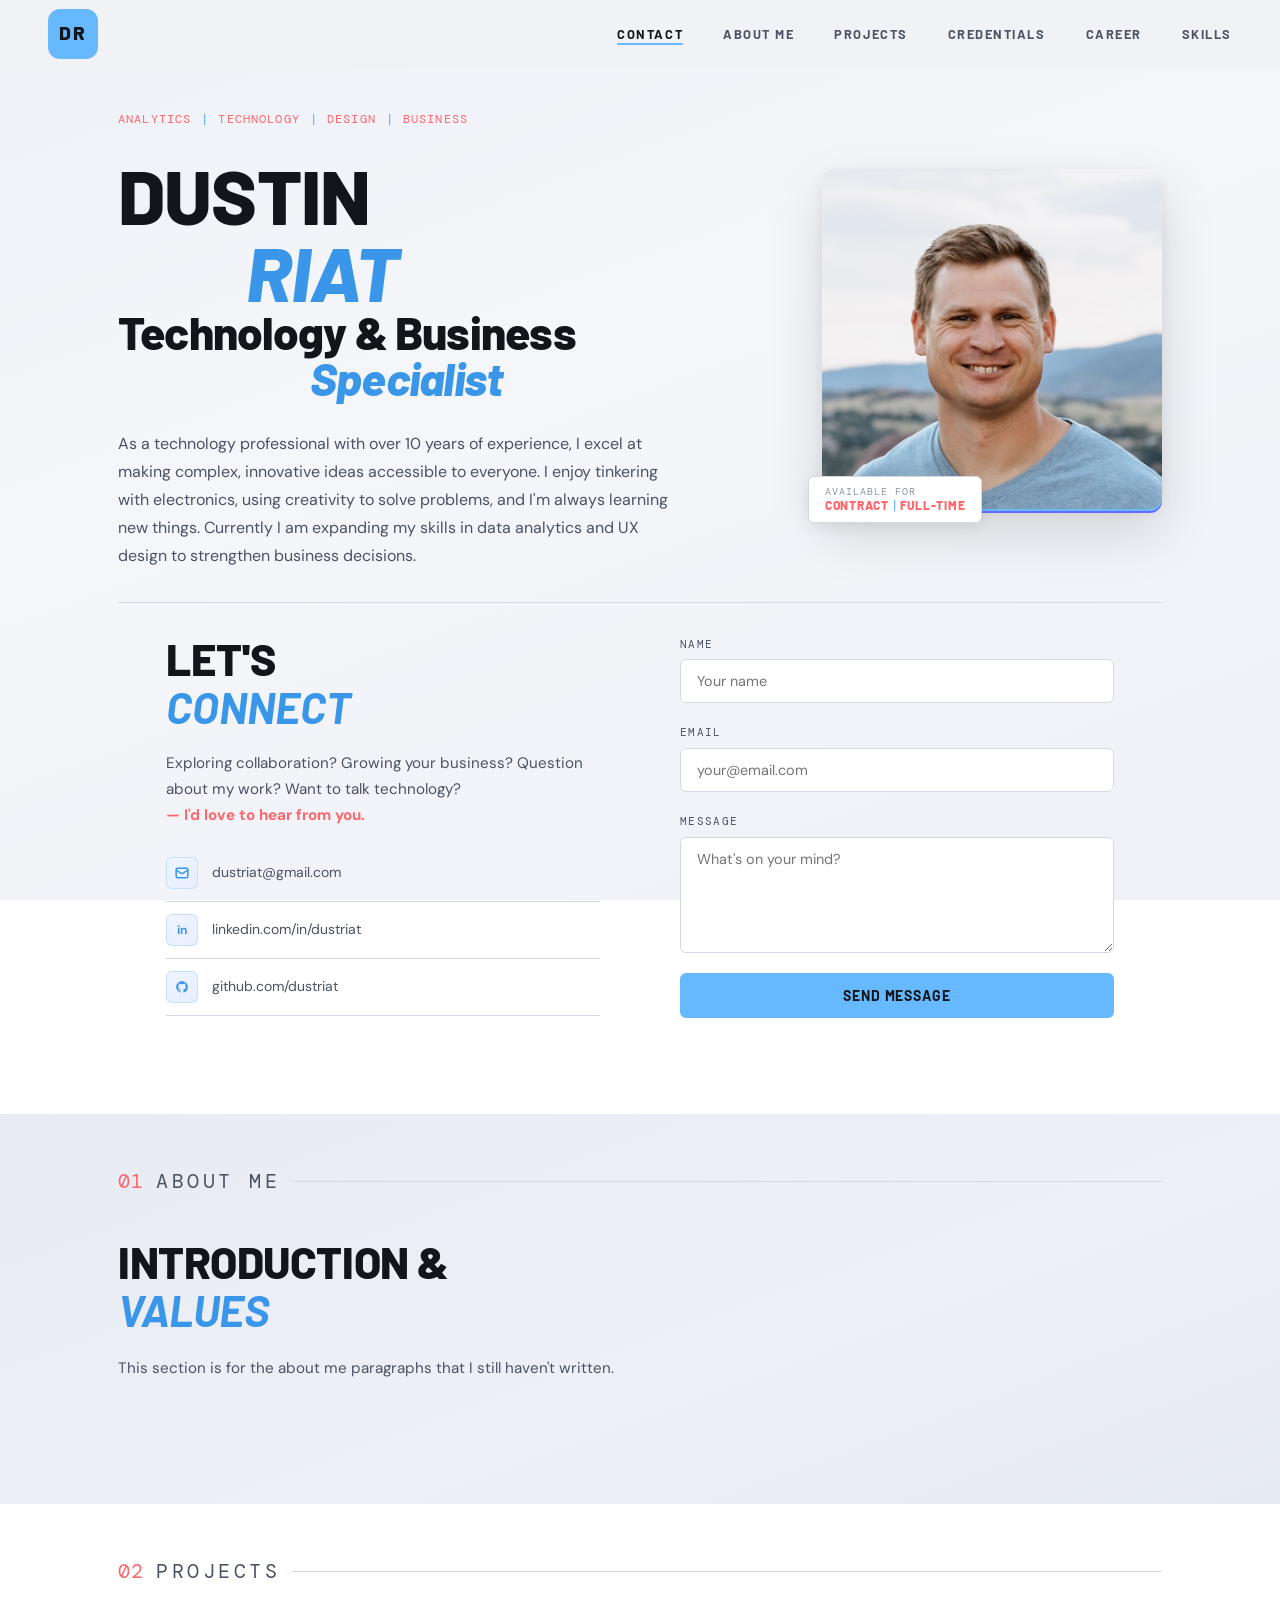
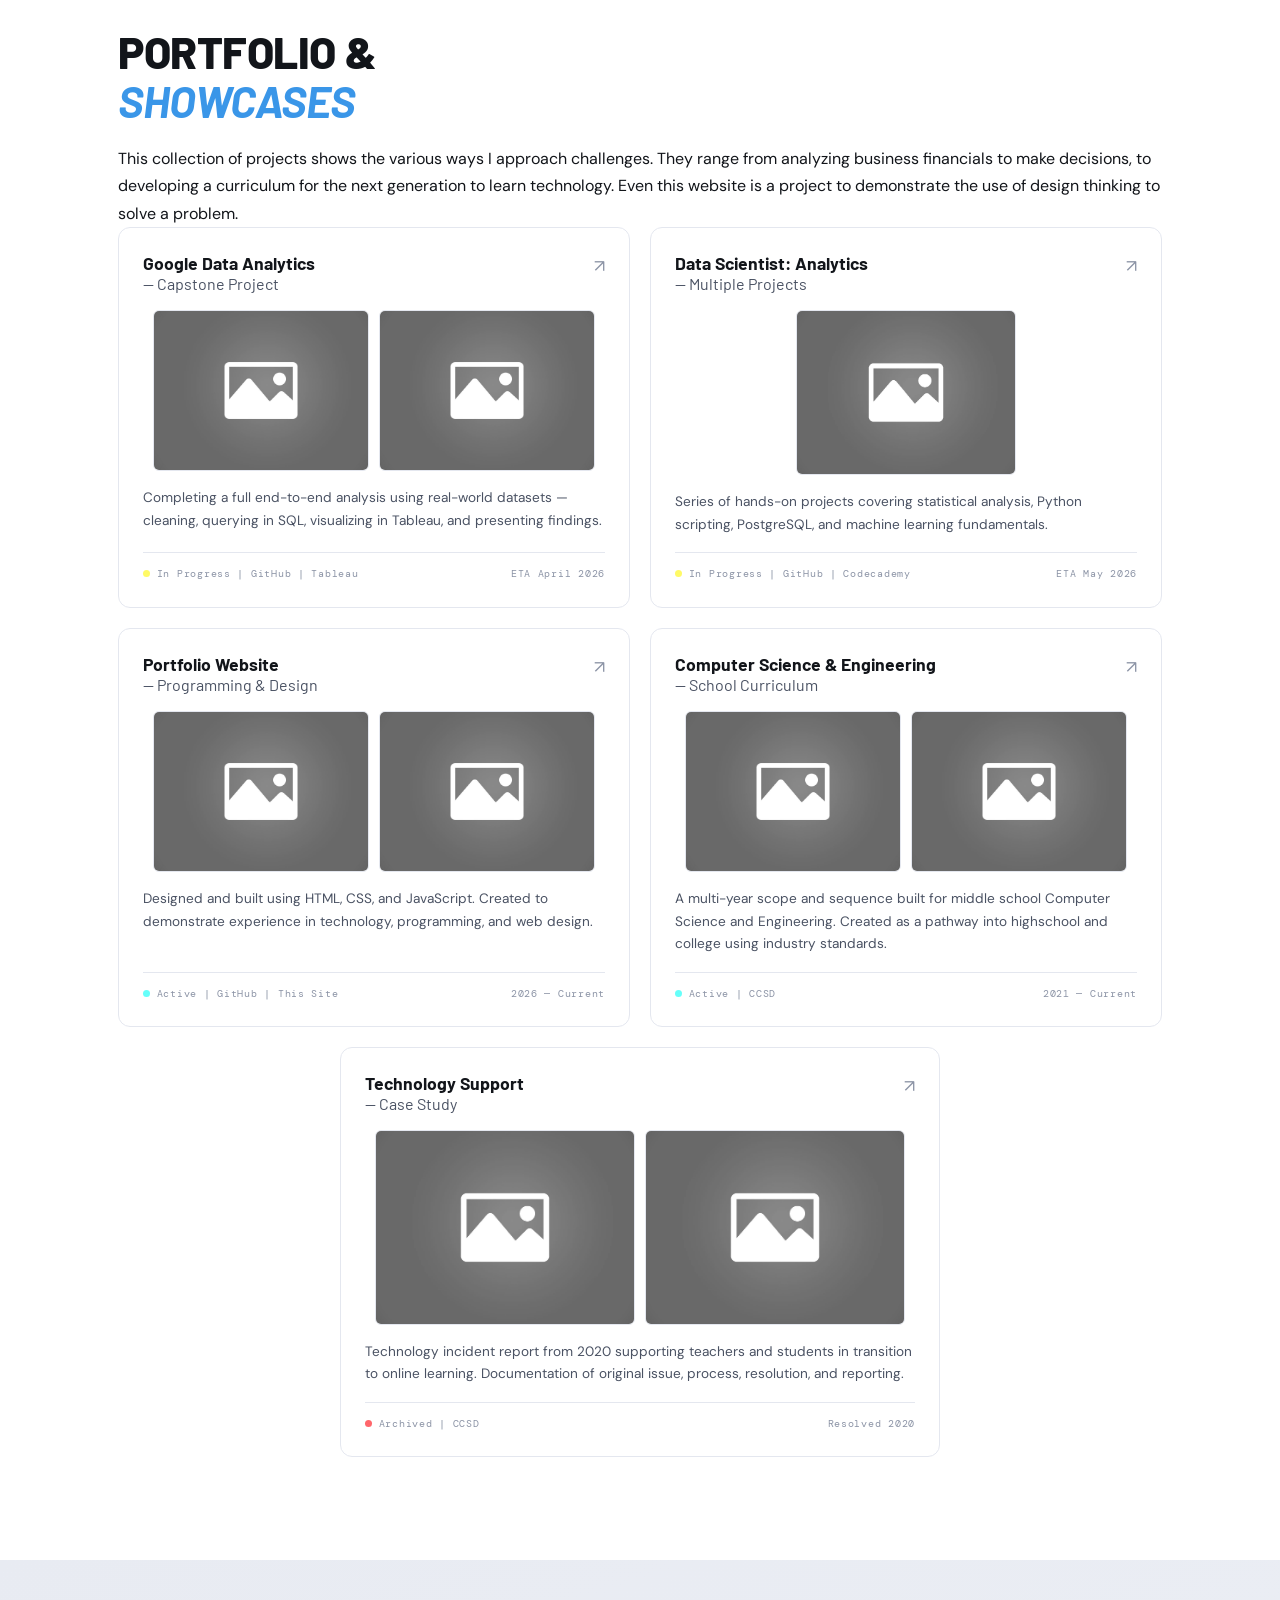
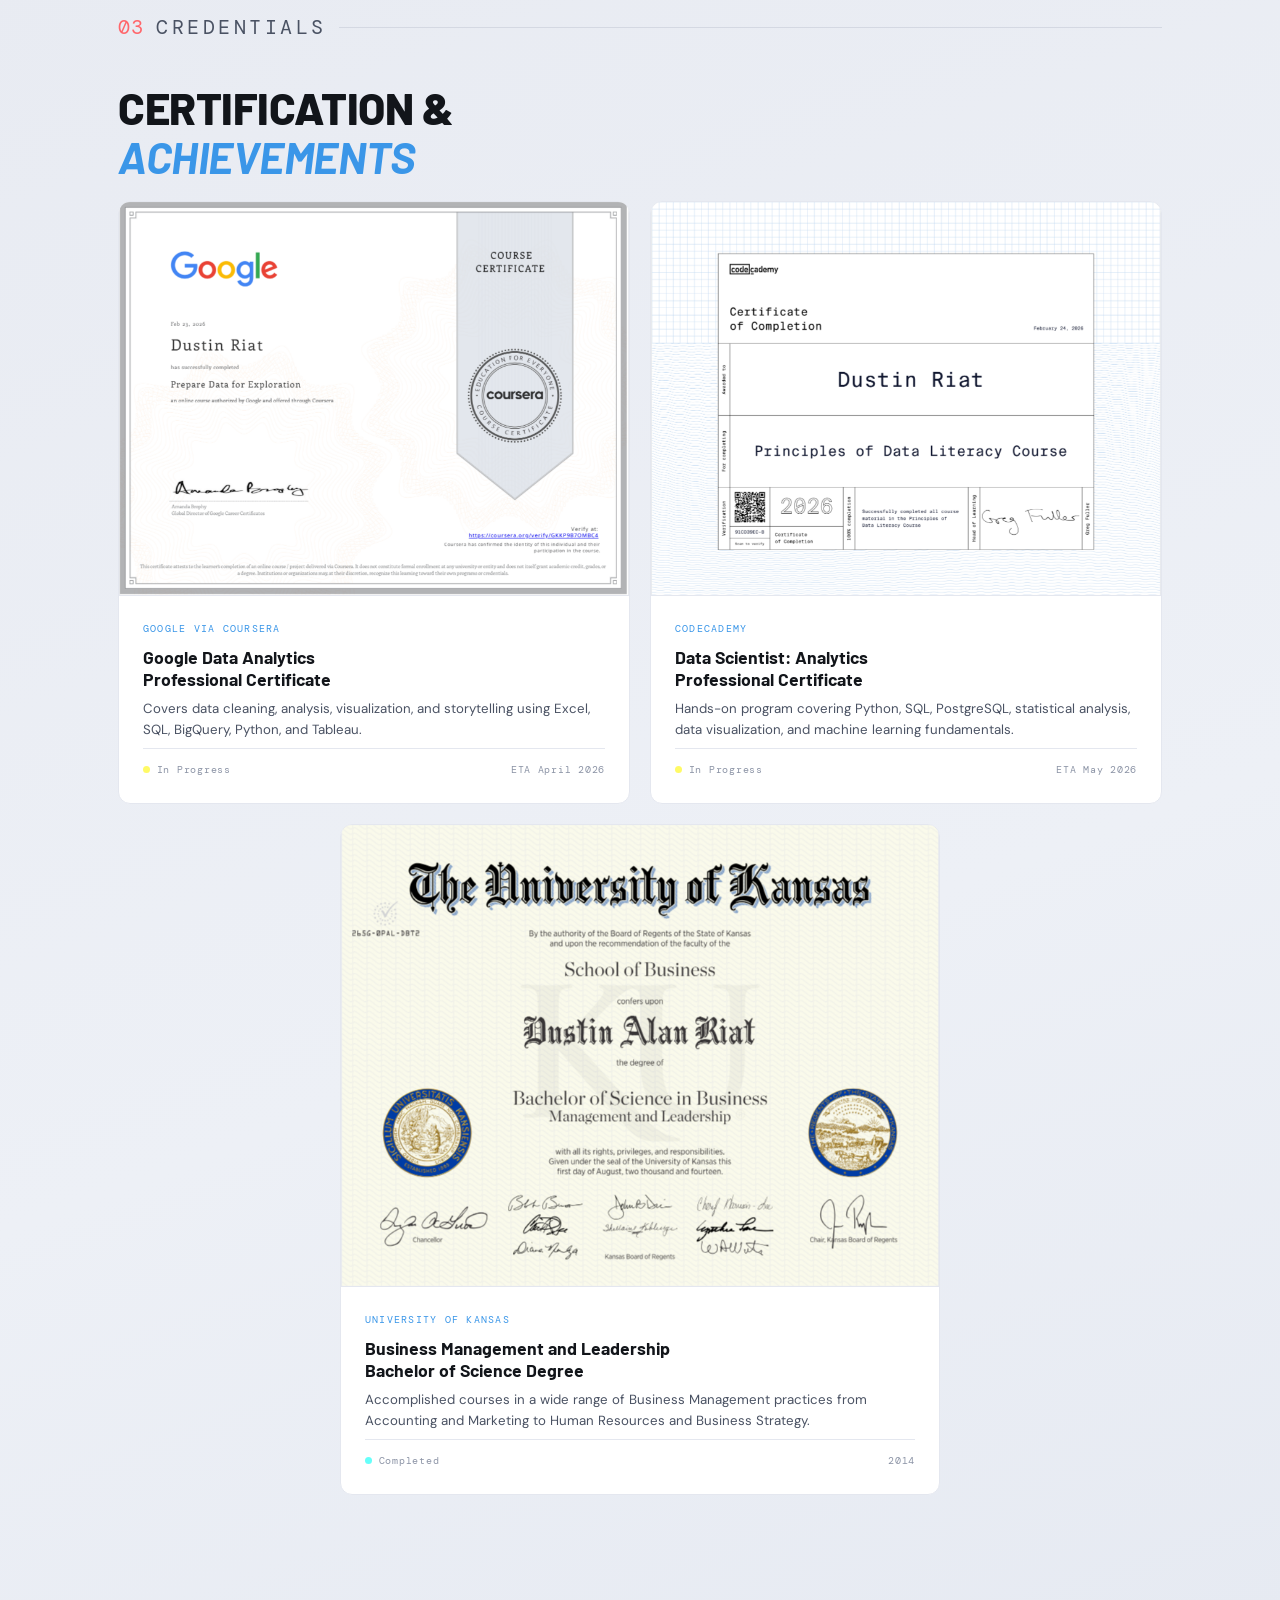
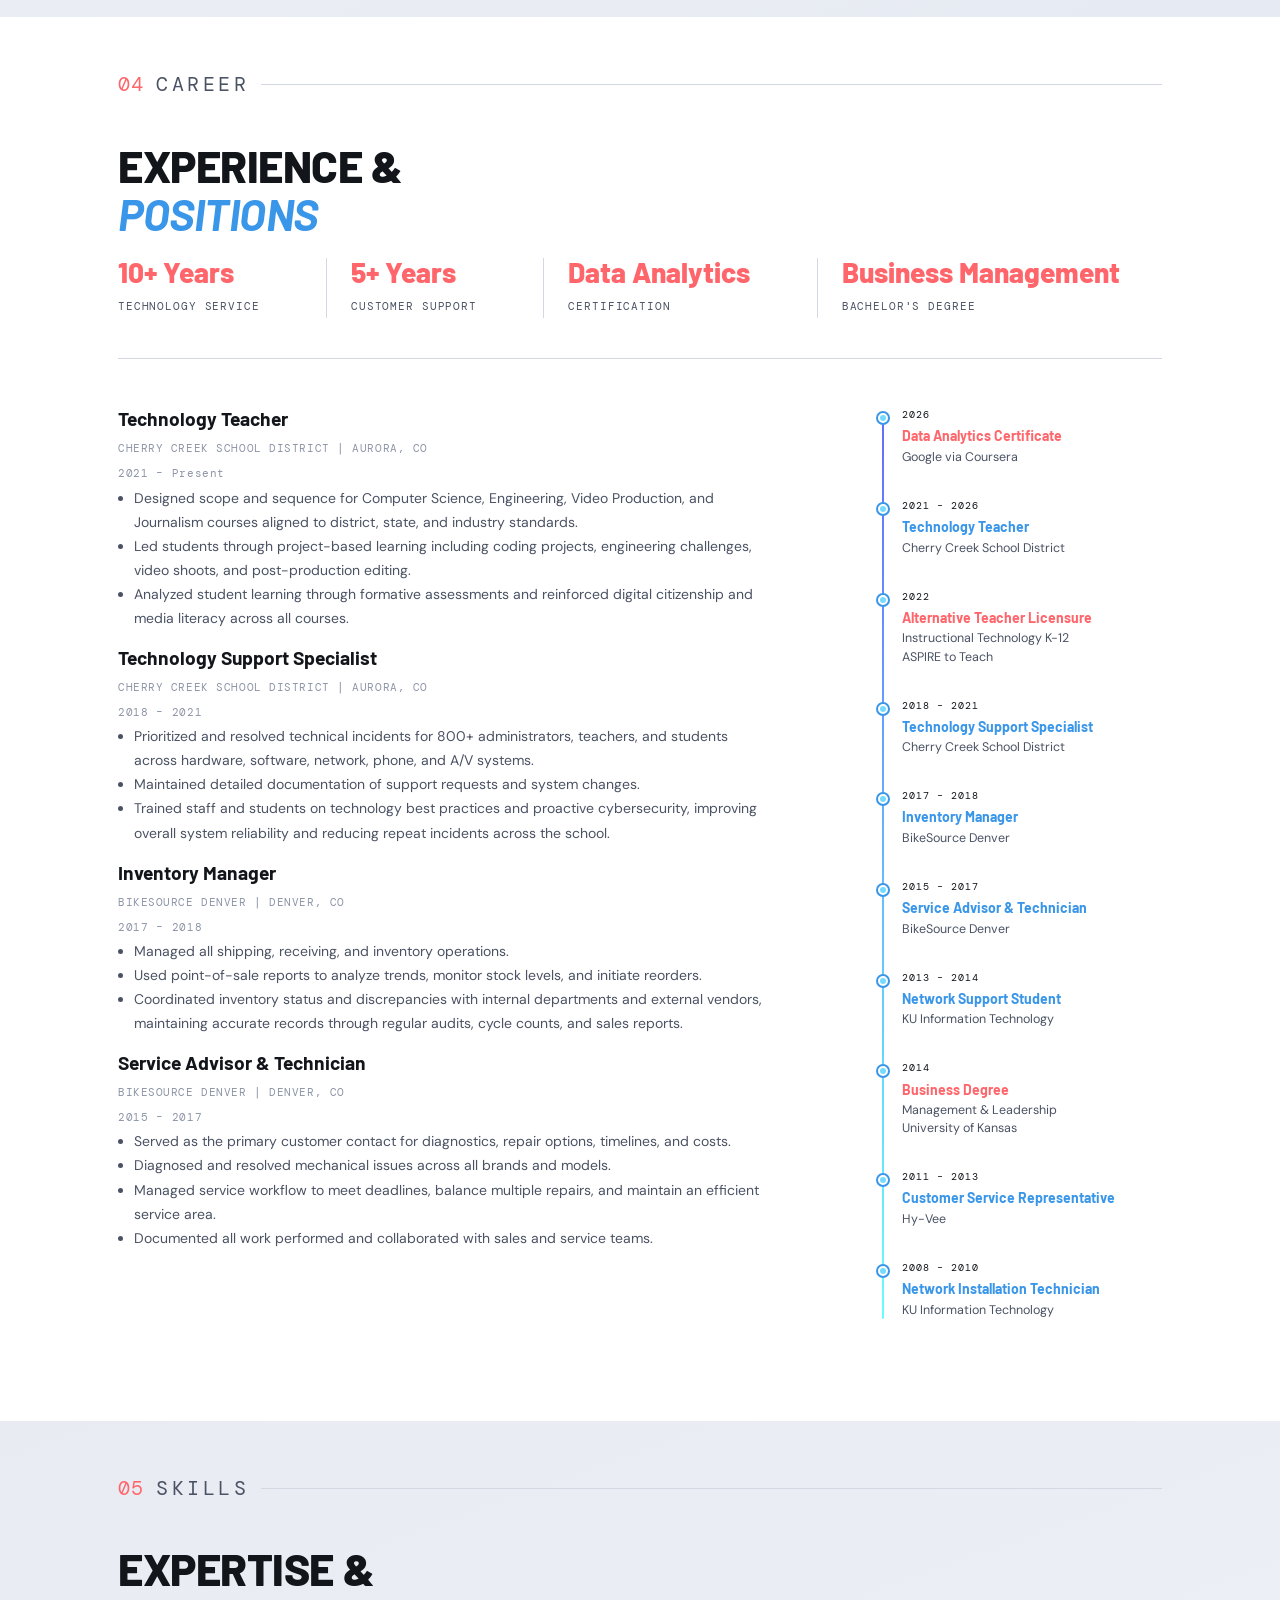
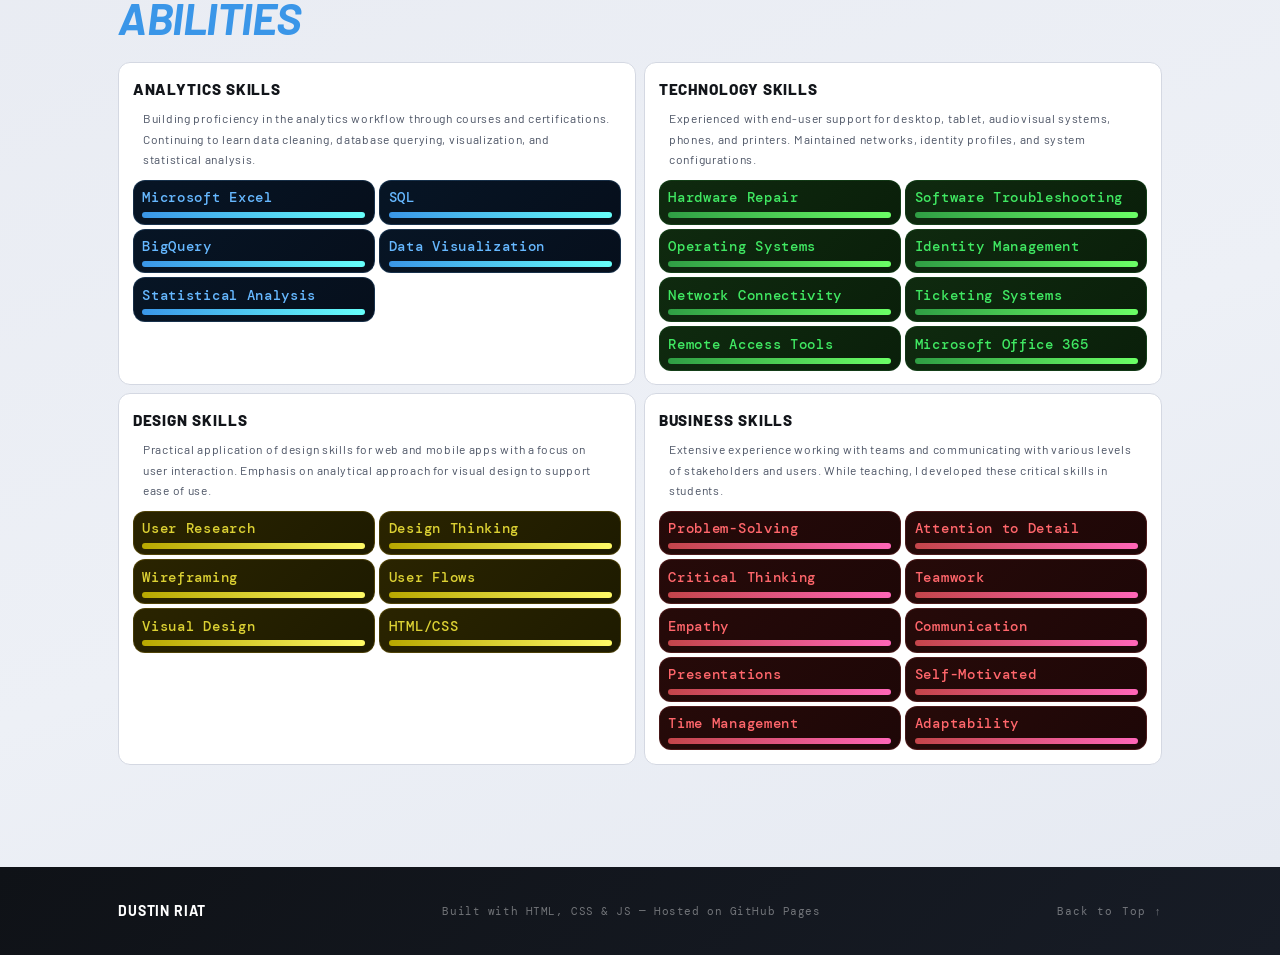
==== commit f3be8d75: "Fixed layout issues in the project card section and adjusted spacing in the hero section for better " ====
--- a/index.html
+++ b/index.html
@@ -195,7 +195,7 @@
                 In Progress | GitHub | Tableau
               </span>
               <span class="project-card__eta">
-                ETA March 2026
+                ETA April 2026
               </span>
             </div>
           </a>
@@ -210,7 +210,7 @@
             </div>
 
             <div class="project-card__thumb-grid">
-              <div class="project-card__thumb solo"><img src="project_pages/codecademy_projects/placeholder.jpg" alt="Python preview" /></div>
+              <div class="project-card__thumb one"><img src="project_pages/codecademy_projects/placeholder.jpg" alt="Python preview" /></div>
             </div>
             
             <p class="project-card__desc">Series of hands-on projects covering statistical analysis, Python scripting, PostgreSQL, and machine learning fundamentals.</p>
@@ -220,7 +220,7 @@
                 In Progress | GitHub | Codecademy
               </span>
               <span class="project-card__eta">
-                ETA April 2026
+                ETA May 2026
               </span>
             </div>
           </a>
@@ -331,7 +331,7 @@
                 <span class="status-dot status-dot--progress"></span>
                 In Progress
               </span>
-              <span class="cred-card__eta">ETA March 2026</span>
+              <span class="cred-card__eta">ETA April 2026</span>
             </div>
           </div>
 
@@ -349,7 +349,7 @@
                 <span class="status-dot status-dot--progress"></span>
                 In Progress
               </span>
-              <span class="cred-card__eta">ETA April 2026</span>
+              <span class="cred-card__eta">ETA May 2026</span>
             </div>
           </div>
 
@@ -396,12 +396,12 @@
             <span class="stat__label">Customer Support</span>
           </div>
           <div class="stat">
-            <span class="stat__value">2 Certifications</span>
-            <span class="stat__label">Data Analytics</span>
+            <span class="stat__value">Data Analytics</span>
+            <span class="stat__label">Certification</span>
           </div>
           <div class="stat">
-            <span class="stat__value">Bachelor's Degree</span>
-            <span class="stat__label">Business Management</span>
+            <span class="stat__value">Business Management</span>
+            <span class="stat__label">Bachelor's Degree</span>
           </div>
         </aside>
 
@@ -471,10 +471,8 @@
 
             <div class="timeline-item">
               <div class="timeline-item__era">2026</div>
-              <div class="timeline-item__edu">Google Data Analytics</div>
+              <div class="timeline-item__edu">Data Analytics Certificate</div>
               <div class="timeline-item__sub">Google via Coursera</div>
-              <div class="timeline-item__edu">Data Scientist: Analytics</div>
-              <div class="timeline-item__sub">Codecademy</div>
             </div>
 
             <div class="timeline-item">
@@ -487,7 +485,7 @@
               <div class="timeline-item__era">2022</div>
               <div class="timeline-item__edu">Alternative Teacher Licensure</div>
               <div class="timeline-item__sub">Instructional Technology K-12</div>
-              <div class="timeline-item__sub">Middle School Mathematics</div>
+              <div class="timeline-item__sub">ASPIRE to Teach</div>
             </div>
 
             <div class="timeline-item">
@@ -516,7 +514,8 @@
 
             <div class="timeline-item">
               <div class="timeline-item__era">2014</div>
-              <div class="timeline-item__edu">B.S. Business Management &amp; Leadership</div>
+              <div class="timeline-item__edu">Business Degree</div>
+              <div class="timeline-item__sub">Management &amp; Leadership</div>
               <div class="timeline-item__sub">University of Kansas</div>
             </div>
 
--- a/style.css
+++ b/style.css
@@ -315,6 +315,7 @@
   grid-template-columns: 1fr 340px;
   gap: 4rem;
   align-items: center;
+  margin-bottom: 2rem;
 }
 
 .hero__eyebrow {
@@ -361,7 +362,6 @@
   font-weight: 400;
   color: var(--color-ink-muted);
   line-height: 1.75;
-  margin-bottom: 2rem;
   opacity: 0;
   animation: fadeUp 0.8s 0.95s forwards;
 }
@@ -408,6 +408,7 @@
   display: flex;
   flex-direction: column;
   gap: 0.1rem;
+  line-height: 1;
 }
 
 .hero__badge-available {
@@ -665,6 +666,7 @@
   grid-template-columns: repeat(2, 1fr);
   gap: 0.65rem;
   margin: 0.25rem 0.65rem;
+  justify-content: center;
 }
 
 .project-card__thumb {
@@ -675,8 +677,10 @@
   border: 1px solid var(--color-border-light);
 }
 
-.project-card__thumb.solo{
-  width: 100%; height: 100%;
+.project-card__thumb.one {
+  grid-column: 1 / -1;
+  width: 50%;
+  justify-self: center;
 }
 
 .project-card__thumb img {
@@ -1402,10 +1406,6 @@
   max-width: 600px;
 }
 
-.reveal-wrap.solo .project-card__thumb {
-  max-width: 200px;
-}
-
 .reveal-wrap.visible {
   opacity: 1;
   transform: translateY(0);
@@ -1426,9 +1426,9 @@
 }
 
 @media (max-width: 860px) {
-  .hero__inner {
+  .hero__content {
     grid-template-columns: 1fr;
-    gap: 2.5rem;
+    gap: 1.5rem;
   }
   .hero__photo-wrap { max-width: 260px; margin: 0 auto; }
 
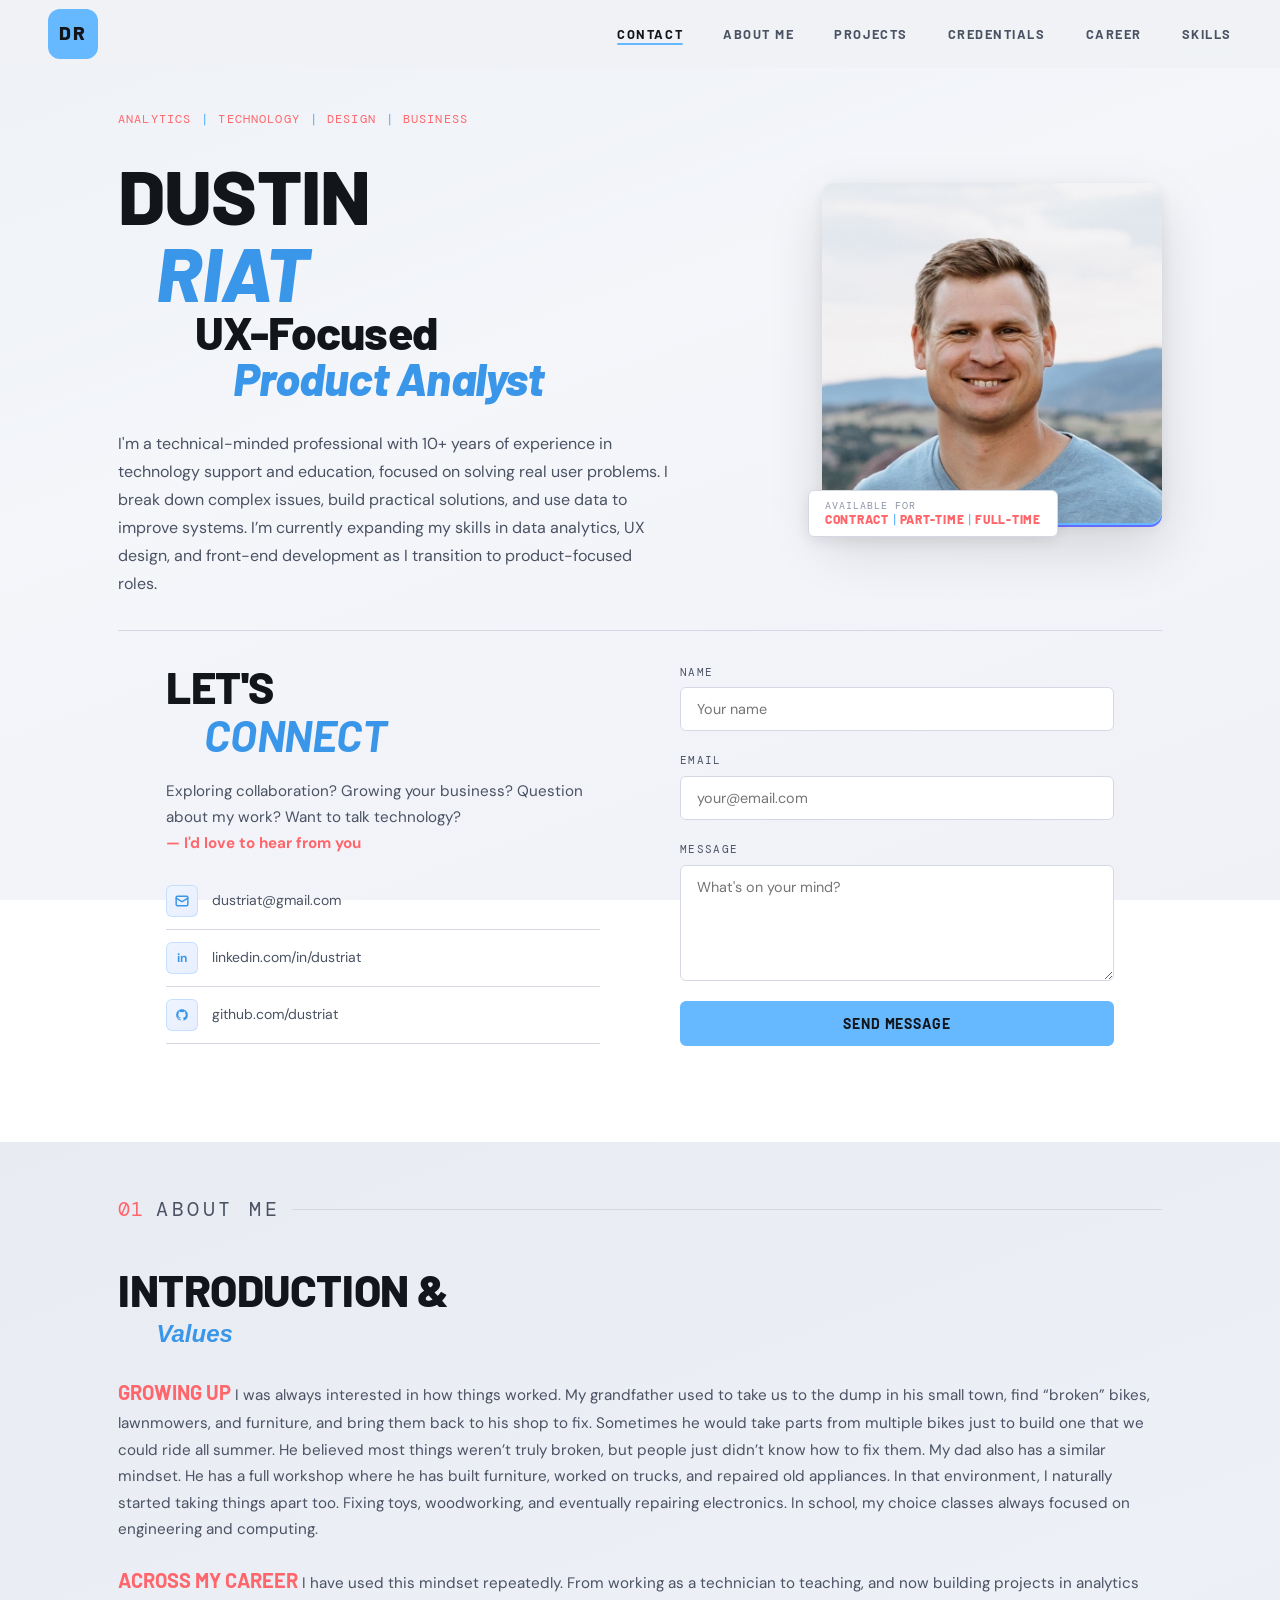
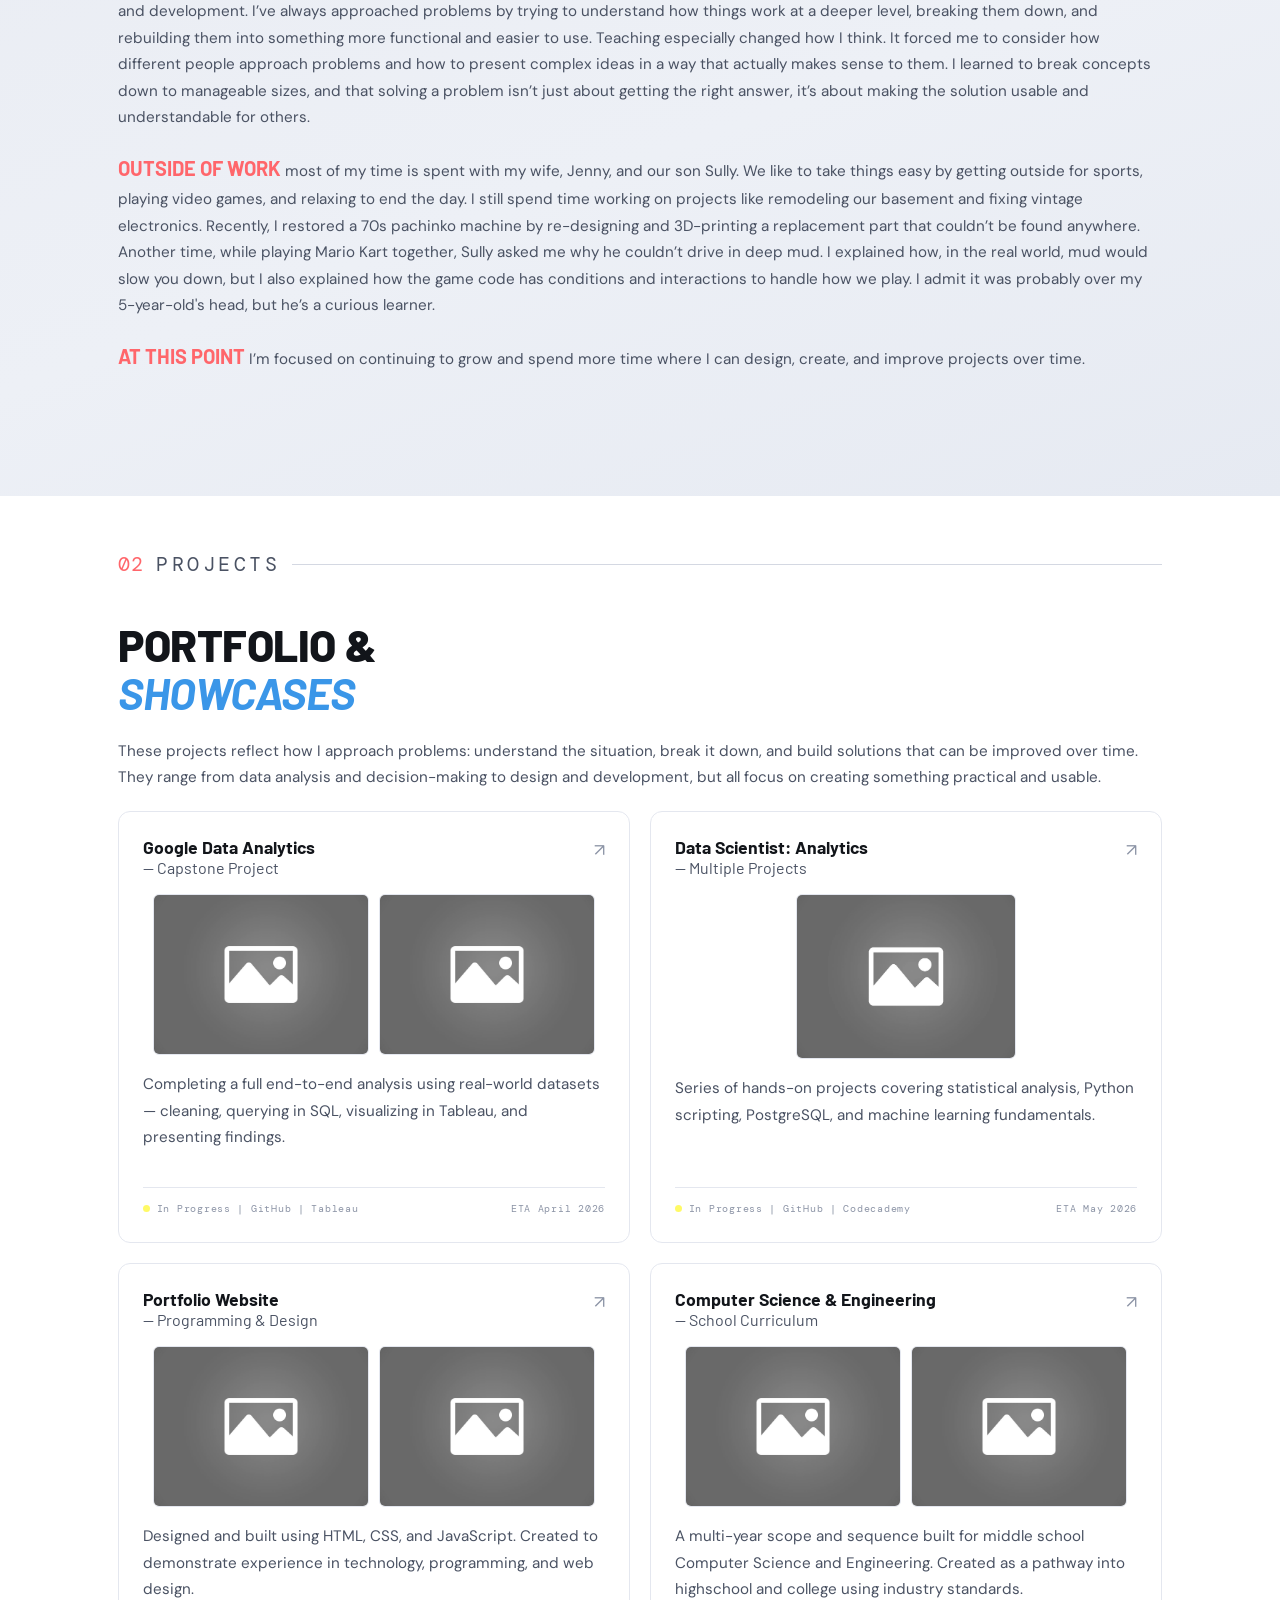
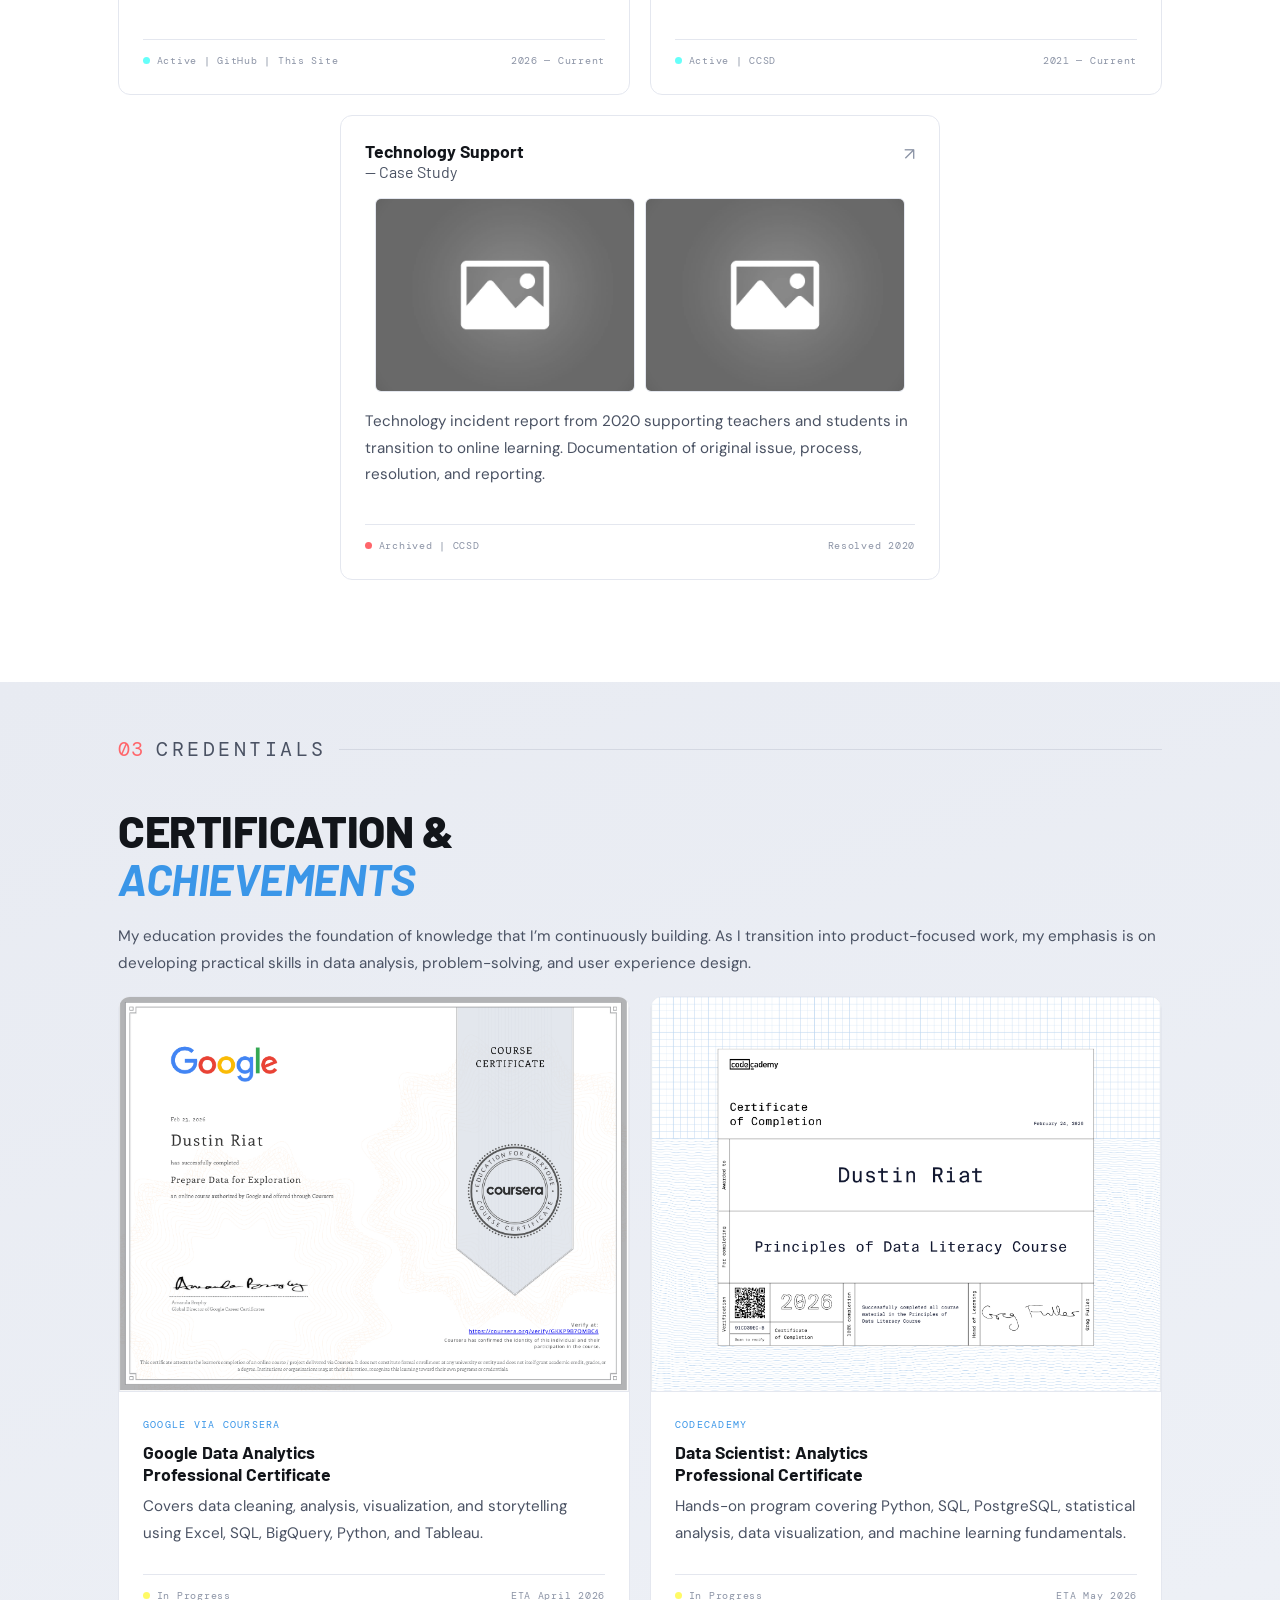
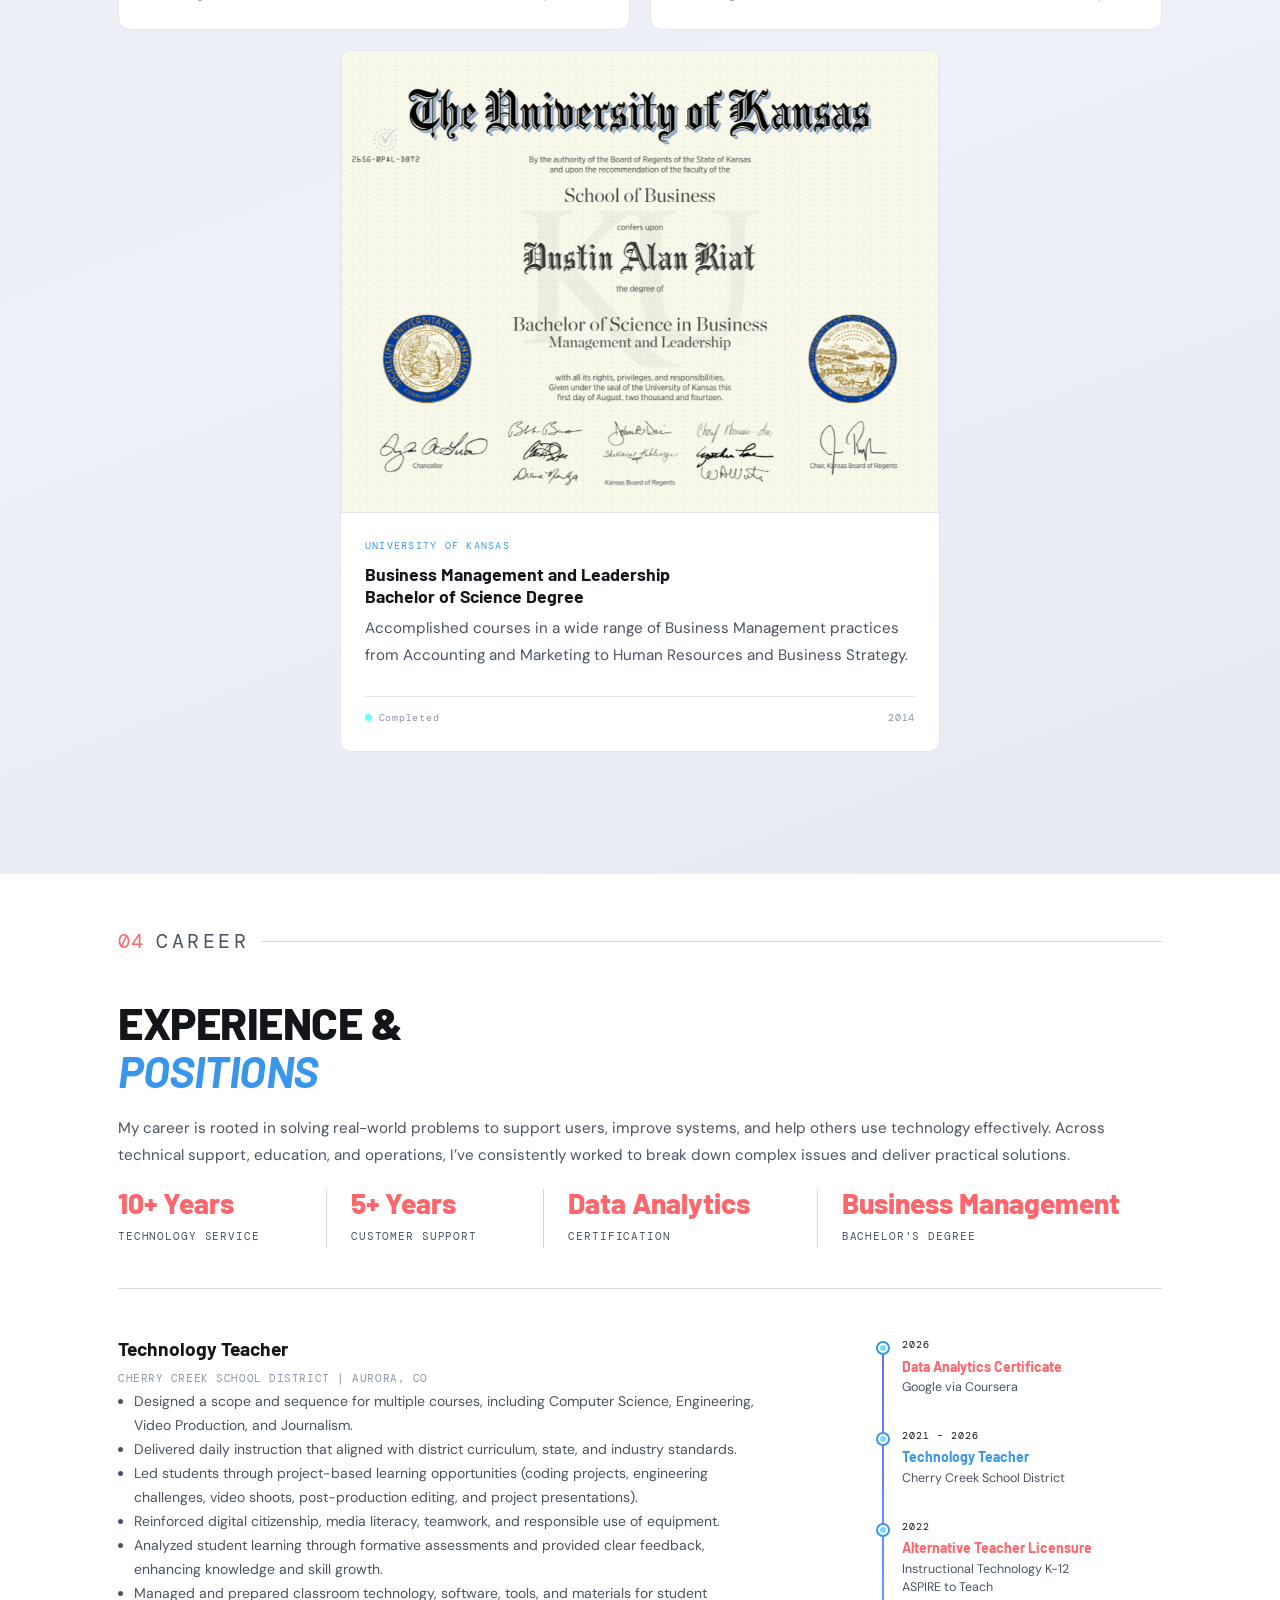
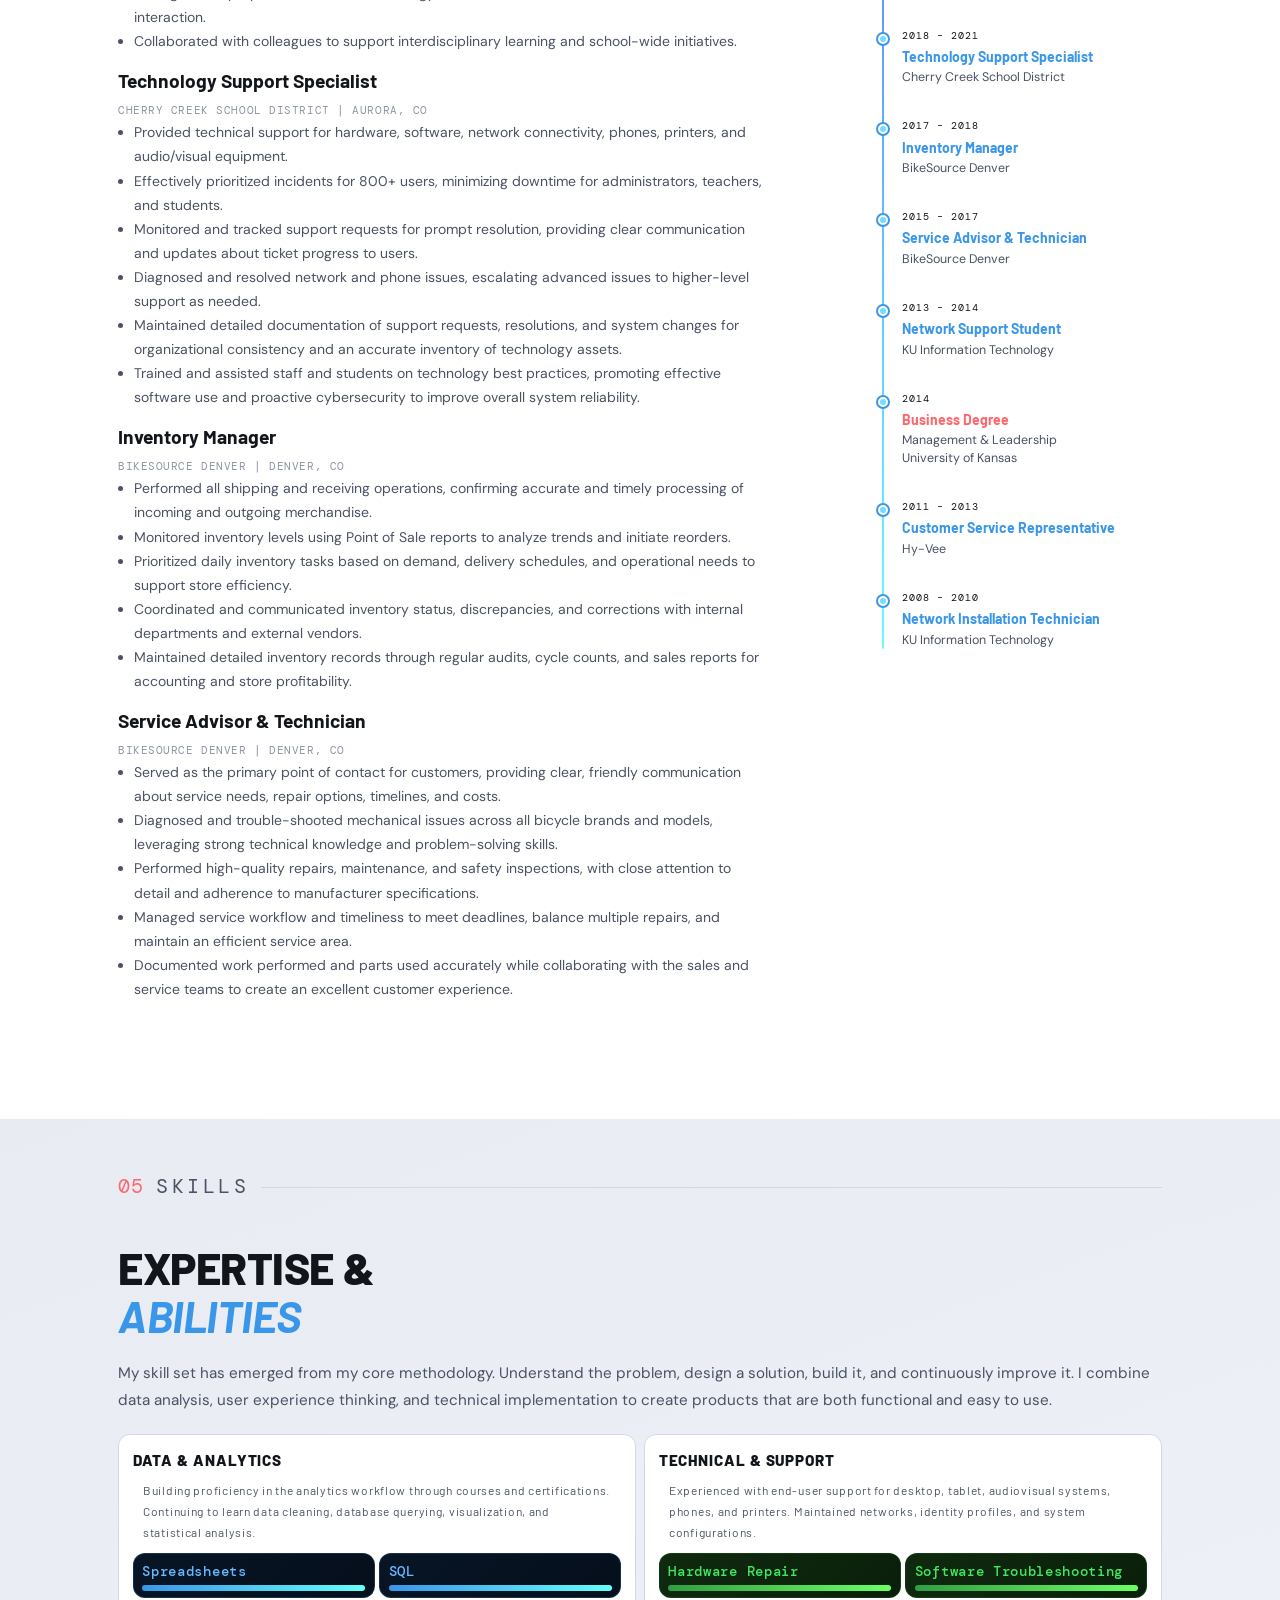
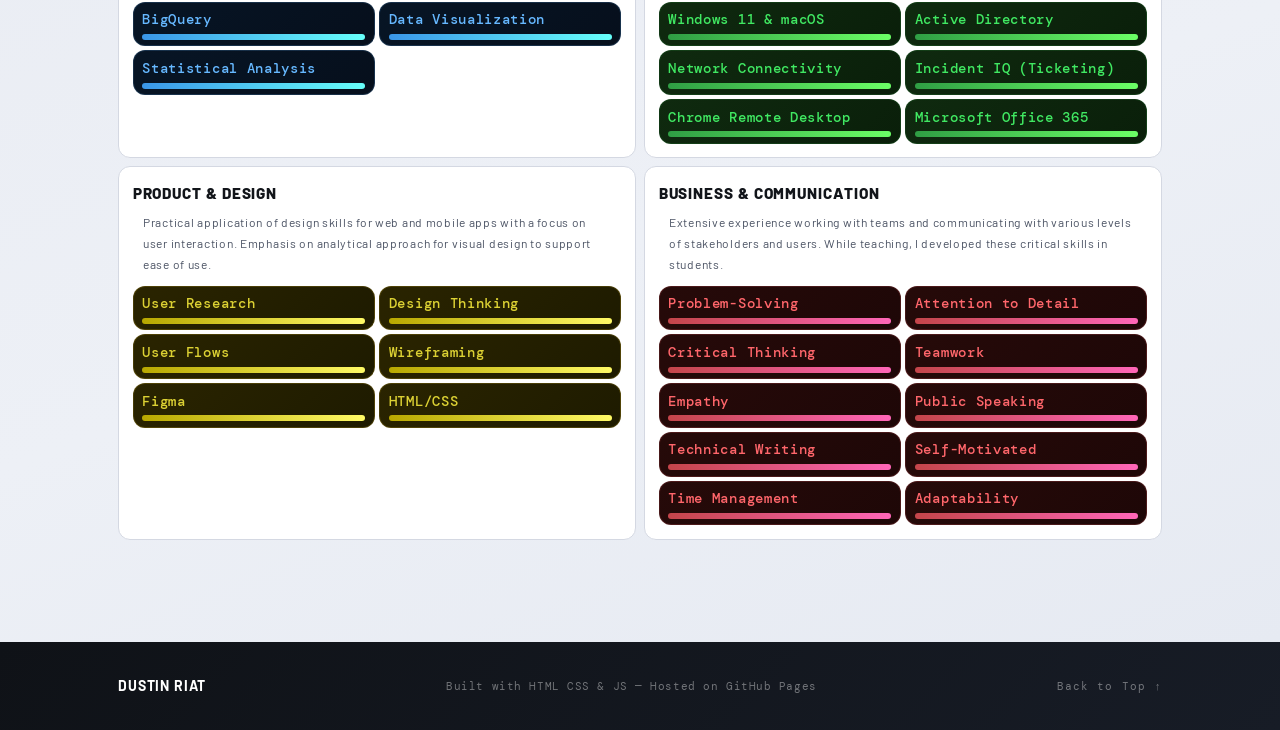
==== commit 035346af: "Update to content in About Me and subpages. Updated section descriptions. Updated skills to all subp" ====
--- a/index.html
+++ b/index.html
@@ -45,7 +45,7 @@
     </ul>
   </div>
 
-  <!-- ═══ HERO — full first page ═══ -->
+  <!-- ═══ HERO PAGE ═══ -->
   <header class="hero" id="home">
 
     <div class="hero__content">
@@ -62,11 +62,11 @@
         <h1 class="hero__headline">
           <span class="hero__line hero__line--1">Dustin</span>
           <span class="hero__line hero__line--2">Riat</span>
-          <span class="hero__line hero__line--3">Technology &amp; Business</span>
-          <span class="hero__line hero__line--4">Specialist</span>
+          <span class="hero__line hero__line--3">UX-Focused</span>
+          <span class="hero__line hero__line--4">Product Analyst</span>
         </h1>
         <p class="hero__sub">
-          As a technology professional with over 10 years of experience, I excel at making complex, innovative ideas accessible to everyone. I enjoy tinkering with electronics, using creativity to solve problems, and I'm always learning new things. Currently I am expanding my skills in data analytics and UX design to strengthen business decisions.
+          I'm a technical-minded professional with 10+ years of experience in technology support and education, focused on solving real user problems. I break down complex issues, build practical solutions, and use data to improve systems. I’m currently expanding my skills in data analytics, UX design, and front-end development as I transition to product-focused roles.
         </p>
       </article>
 
@@ -84,23 +84,26 @@
           <div class="hero__badge-row">
             <span class="hero__badge-work">Contract</span>
             <span class="hero__divider"> | </span>
+            <span class="hero__badge-work">Part-time</span>
+            <span class="hero__divider"> | </span>
             <span class="hero__badge-work">Full-time</span>
           </div>
         </figcaption>
       </figure>
     </div>
 
-    <!-- Contact strip -->
+    <!-- ═══ CONTACT ═══ -->
     <div class="contact-strip">
       <div class="container">
         <div class="contact__grid">
           <aside class="contact__left">
-            <h2 class="contact__heading">Let's<br/><em>Connect</em></h2>
+            <h2 class="contact__heading">Let's</h2>
+            <h2 class="contact__heading contact__heading--2">Connect</h2>
             <p>
               Exploring collaboration? Growing your business?
               Question about my work? Want to talk technology?
               <br/>
-              <span style="color:#FF666B; font-weight:bold;">— I'd love to hear from you.</span>
+              <span style="color:#FF666B; font-weight:bold;">— I'd love to hear from you</span>
             </p>
             <div class="contact__links">
               <a href="mailto:dustriat@gmail.com" class="contact__link">
@@ -151,9 +154,19 @@
           <span class="section-number">01</span>
           <span class="section-title">About Me</span>
         </div>
-        <h2 class="about__heading">Introduction &amp;<br/><em>Values</em></h2>
-        <p>
-          This section is for the about me paragraphs that I still haven't written.
+        <h2 class="about__heading">Introduction &amp;</h2>
+        <h2 class="about__heading--2">Values</h2>
+        <p class="about__story">
+          <span class="about__highlight">Growing up </span>I was always interested in how things worked. My grandfather used to take us to the dump in his small town, find “broken” bikes, lawnmowers, and furniture, and bring them back to his shop to fix. Sometimes he would take parts from multiple bikes just to build one that we could ride all summer. He believed most things weren’t truly broken, but people just didn’t know how to fix them. My dad also has a similar mindset. He has a full workshop where he has built furniture, worked on trucks, and repaired old appliances. In that environment, I naturally started taking things apart too. Fixing toys, woodworking, and eventually repairing electronics. In school, my choice classes always focused on engineering and computing.
+        </p>
+        <p class="about__story">
+          <span class="about__highlight">Across my career </span>I have used this mindset repeatedly. From working as a technician to teaching, and now building projects in analytics and development. I’ve always approached problems by trying to understand how things work at a deeper level, breaking them down, and rebuilding them into something more functional and easier to use. Teaching especially changed how I think. It forced me to consider how different people approach problems and how to present complex ideas in a way that actually makes sense to them. I learned to break concepts down to manageable sizes, and that solving a problem isn’t just about getting the right answer, it’s about making the solution usable and understandable for others.
+        </p>
+        <p class="about__story">
+          <span class="about__highlight">Outside of work </span>most of my time is spent with my wife, Jenny, and our son Sully. We like to take things easy by getting outside for sports, playing video games, and relaxing to end the day. I still spend time working on projects like remodeling our basement and fixing vintage electronics. Recently, I restored a 70s pachinko machine by re-designing and 3D-printing a replacement part that couldn’t be found anywhere. Another time, while playing Mario Kart together, Sully asked me why he couldn’t drive in deep mud. I explained how, in the real world, mud would slow you down, but I also explained how the game code has conditions and interactions to handle how we play. I admit it was probably over my 5-year-old's head, but he’s a curious learner.
+        </p>
+        <p class="about__story">
+          <span class="about__highlight">At this point </span>I’m focused on continuing to grow and spend more time where I can design, create, and improve projects over time.
         </p>
       </div>
     </section>
@@ -168,10 +181,10 @@
 
           <h2 class="projects__heading">Portfolio &amp;<br/><em>Showcases</em></h2>
           <p>
-            This collection of projects shows the various ways I approach challenges. They range from analyzing business financials to make decisions, to developing a curriculum for the next generation to learn technology. Even this website is a project to demonstrate the use of design thinking to solve a problem.
+            These projects reflect how I approach problems: understand the situation, break it down, and build solutions that can be improved over time. They range from data analysis and decision-making to design and development, but all focus on creating something practical and usable.
           </p>
 
-        <!-- Project link cards -->
+        <!-- ═══ PROJECT CARDS ═══ -->
         <div class="projects__grid">
 
           <a href="project_pages/google_capstone.html" class="project-card" aria-label="Google Data Analytics Project">
@@ -314,6 +327,9 @@
           <span class="section-title">Credentials</span>
         </div>
         <h2 class="creds__heading">Certification &amp;<br/><em>Achievements</em></h2>
+        <p>
+          My education provides the foundation of knowledge that I’m continuously building. As I transition into product-focused work, my emphasis is on developing practical skills in data analysis, problem-solving, and user experience design.
+        </p>
 
         <div class="creds__grid">
 
@@ -384,6 +400,9 @@
           <span class="section-title">Career</span>
         </div>
         <h2 class="career__heading">Experience &amp;<br/><em>Positions</em></h2>
+        <p>
+          My career is rooted in solving real-world problems to support users, improve systems, and help others use technology effectively. Across technical support, education, and operations, I’ve consistently worked to break down complex issues and deliver practical solutions.
+        </p>
 
         <!-- Stats row at top of career section -->
         <aside class="career__stats">
@@ -405,21 +424,23 @@
           </div>
         </aside>
 
-        <!-- Two columns: career positions left, timeline right -->
         <div class="career__grid">
 
-          <!-- LEFT: career positions -->
+          <!-- ═══ CAREER ROLES ═══ -->
           <div class="career__list">
 
             <article class="career-item">
               <div class="career-item__content">
                 <h3>Technology Teacher</h3>
                 <span class="career-item__org">Cherry Creek School District | Aurora, CO</span>
-                <span class="career-item__year">2021 – Present</span>
                 <ul>
-                  <li>Designed scope and sequence for Computer Science, Engineering, Video Production, and Journalism courses aligned to district, state, and industry standards.</li>
-                  <li>Led students through project-based learning including coding projects, engineering challenges, video shoots, and post-production editing.</li>
-                  <li>Analyzed student learning through formative assessments and reinforced digital citizenship and media literacy across all courses.</li>
+                  <li>Designed a scope and sequence for multiple courses, including Computer Science, Engineering, Video Production, and Journalism.</li>
+                  <li>Delivered daily instruction that aligned with district curriculum, state, and industry standards.</li>
+                  <li>Led students through project-based learning opportunities (coding projects, engineering challenges, video shoots, post-production editing, and project presentations).</li>
+                  <li>Reinforced digital citizenship, media literacy, teamwork, and responsible use of equipment.</li>
+                  <li>Analyzed student learning through formative assessments and provided clear feedback, enhancing knowledge and skill growth.</li>
+                  <li>Managed and prepared classroom technology, software, tools, and materials for student interaction.</li>
+                  <li>Collaborated with colleagues to support interdisciplinary learning and school-wide initiatives.</li>
                 </ul>
               </div>
             </article>
@@ -428,11 +449,13 @@
               <div class="career-item__content">
                 <h3>Technology Support Specialist</h3>
                 <span class="career-item__org">Cherry Creek School District | Aurora, CO</span>
-                <span class="career-item__year">2018 – 2021</span>
                 <ul>
-                  <li>Prioritized and resolved technical incidents for 800+ administrators, teachers, and students across hardware, software, network, phone, and A/V systems.</li>
-                  <li>Maintained detailed documentation of support requests and system changes.</li>
-                  <li>Trained staff and students on technology best practices and proactive cybersecurity, improving overall system reliability and reducing repeat incidents across the school.</li>
+                  <li>Provided technical support for hardware, software, network connectivity, phones, printers, and audio/visual equipment.</li>
+                  <li>Effectively prioritized incidents for 800+ users, minimizing downtime for administrators, teachers, and students.</li>
+                  <li>Monitored and tracked support requests for prompt resolution, providing clear communication and updates about ticket progress to users.</li>
+                  <li>Diagnosed and resolved network and phone issues, escalating advanced issues to higher-level support as needed.</li>
+                  <li>Maintained detailed documentation of support requests, resolutions, and system changes for organizational consistency and an accurate inventory of technology assets.</li>
+                  <li>Trained and assisted staff and students on technology best practices, promoting effective software use and proactive cybersecurity to improve overall system reliability.</li>
                 </ul>
               </div>
             </article>
@@ -441,11 +464,12 @@
               <div class="career-item__content">
                 <h3>Inventory Manager</h3>
                 <span class="career-item__org">BikeSource Denver | Denver, CO</span>
-                <span class="career-item__year">2017 – 2018</span>
                 <ul>
-                  <li>Managed all shipping, receiving, and inventory operations.</li>
-                  <li>Used point-of-sale reports to analyze trends, monitor stock levels, and initiate reorders.</li>
-                  <li>Coordinated inventory status and discrepancies with internal departments and external vendors, maintaining accurate records through regular audits, cycle counts, and sales reports.</li>
+                  <li>Performed all shipping and receiving operations, confirming accurate and timely processing of incoming and outgoing merchandise.</li>
+                  <li>Monitored inventory levels using Point of Sale reports to analyze trends and initiate reorders.</li>
+                  <li>Prioritized daily inventory tasks based on demand, delivery schedules, and operational needs to support store efficiency.</li>
+                  <li>Coordinated and communicated inventory status, discrepancies, and corrections with internal departments and external vendors.</li>
+                  <li>Maintained detailed inventory records through regular audits, cycle counts, and sales reports for accounting and store profitability.</li>
                 </ul>
               </div>
             </article>
@@ -454,19 +478,19 @@
               <div class="career-item__content">
                 <h3>Service Advisor &amp; Technician</h3>
                 <span class="career-item__org">BikeSource Denver | Denver, CO</span>
-                <span class="career-item__year">2015 – 2017</span>
                 <ul>
-                  <li>Served as the primary customer contact for diagnostics, repair options, timelines, and costs.</li>
-                  <li>Diagnosed and resolved mechanical issues across all brands and models.</li>
-                  <li>Managed service workflow to meet deadlines, balance multiple repairs, and maintain an efficient service area.</li>
-                  <li>Documented all work performed and collaborated with sales and service teams.</li>
+                  <li>Served as the primary point of contact for customers, providing clear, friendly communication about service needs, repair options, timelines, and costs.</li>
+                  <li>Diagnosed and trouble-shooted mechanical issues across all bicycle brands and models, leveraging strong technical knowledge and problem-solving skills.</li>
+                  <li>Performed high-quality repairs, maintenance, and safety inspections, with close attention to detail and adherence to manufacturer specifications.</li>
+                  <li>Managed service workflow and timeliness to meet deadlines, balance multiple repairs, and maintain an efficient service area.</li>
+                  <li>Documented work performed and parts used accurately while collaborating with the sales and service teams to create an excellent customer experience.</li>
                 </ul>
               </div>
             </article>
 
           </div>
 
-          <!-- RIGHT: vertical timeline -->
+          <!-- ═══ CAREER TIMELINE ═══ -->
           <aside class="career__timeline">
 
             <div class="timeline-item">
@@ -545,15 +569,19 @@
           <span class="section-title">Skills</span>
         </div>
         <h2 class="skills__heading">Expertise &amp;<br/><em>Abilities</em></h2>
+        <p>
+          My skill set has emerged from my core methodology. Understand the problem, design a solution, build it, and continuously improve it. I combine data analysis, user experience thinking, and technical implementation to create products that are both functional and easy to use.
+        </p>
+
         <div class="skills__grid">
 
-          <!-- Analytics Card -->
+          <!-- ═══ ANALYTICS ═══ -->
           <article class="skill-card">
-            <h3>Analytics Skills</h3>
+            <h3>Data &amp; Analytics</h3>
             <p>Building proficiency in the analytics workflow through courses and certifications. Continuing to learn data cleaning, database querying, visualization, and statistical analysis.</p>
             <div class="skill-card__rows">
               <div class="skill-row--data">
-                <span class="skill-row__label">Microsoft Excel</span>
+                <span class="skill-row__label">Spreadsheets</span>
                 <div class="skill-bar"></div>
               </div>
               <div class="skill-row--data">
@@ -586,22 +614,28 @@
                 <div class="skill-bar"></div>
               </div>
               -->
+              <!--
+              <div class="skill-row--data">
+                <span class="skill-row__label">Looker Studio</span>
+                <div class="skill-bar"></div>
+              </div>
+              -->
               <div class="skill-row--data">
                 <span class="skill-row__label">Statistical Analysis</span>
                 <div class="skill-bar"></div>
               </div>
               <!--
               <div class="skill-row--data">
-                <span class="skill-row__label">AI &amp; Machine Learning</span>
+                <span class="skill-row__label">Machine Learning</span>
                 <div class="skill-bar"></div>
               </div>
               -->
             </div>
           </article>
 
-          <!-- Technology Card -->
+          <!-- ═══ TECHNICAL ═══ -->
           <article class="skill-card">
-            <h3>Technology Skills</h3>
+            <h3>Technical &amp; Support</h3>
             <p>Experienced with end-user support for desktop, tablet, audiovisual systems, phones, and printers. Maintained networks, identity profiles, and system configurations.</p>
             <div class="skill-card__rows">
               <div class="skill-row--tech">
@@ -613,17 +647,17 @@
                 <div class="skill-bar"></div>
               </div>
                   <div class="skill-row--tech">
-                <span class="skill-row__label">Operating Systems</span>
+                <span class="skill-row__label">Windows 11 &amp; macOS</span>
                 <div class="skill-bar"></div>
               </div>
               <!--
               <div class="skill-row--tech">
-                <span class="skill-row__label">System Configuration</span>
+                <span class="skill-row__label">Microsoft Intune</span>
                 <div class="skill-bar"></div>
               </div>
               -->
               <div class="skill-row--tech">
-                <span class="skill-row__label">Identity Management</span>
+                <span class="skill-row__label">Active Directory</span>
                 <div class="skill-bar"></div>
               </div>
               <div class="skill-row--tech">
@@ -631,11 +665,17 @@
                 <div class="skill-bar"></div>
               </div>
               <div class="skill-row--tech">
-                <span class="skill-row__label">Ticketing Systems</span>
-                <div class="skill-bar"></div>
-              </div>
+                <span class="skill-row__label">Incident IQ (Ticketing)</span>
+                <div class="skill-bar"></div>
+              </div>
+              <!--
               <div class="skill-row--tech">
-                <span class="skill-row__label">Remote Access Tools</span>
+                <span class="skill-row__label">ServiceNow</span>
+                <div class="skill-bar"></div>
+              </div>
+            -->
+              <div class="skill-row--tech">
+                <span class="skill-row__label">Chrome Remote Desktop</span>
                 <div class="skill-bar"></div>
               </div>
               <div class="skill-row--tech">
@@ -645,9 +685,9 @@
             </div>
           </article>
 
-          <!-- Design Card -->
+          <!-- ═══ DESIGN ═══ -->
           <article class="skill-card">
-            <h3>Design Skills</h3>
+            <h3>Product &amp; Design</h3>
             <p>Practical application of design skills for web and mobile apps with a focus on user interaction. Emphasis on analytical approach for visual design to support ease of use.</p>
             <div class="skill-card__rows">
               <div class="skill-row--design">
@@ -658,46 +698,52 @@
                 <span class="skill-row__label">Design Thinking</span>
                 <div class="skill-bar"></div>
               </div>
+              <!--
+              <div class="skill-row--design">
+                <span class="skill-row__label">Information Architecture</span>
+                <div class="skill-bar"></div>
+              </div>
+              -->
+              <div class="skill-row--design">
+                <span class="skill-row__label">User Flows</span>
+                <div class="skill-bar"></div>
+              </div>
               <div class="skill-row--design">
                 <span class="skill-row__label">Wireframing</span>
                 <div class="skill-bar"></div>
               </div>
               <div class="skill-row--design">
-                <span class="skill-row__label">User Flows</span>
-                <div class="skill-bar"></div>
-              </div>
-              <div class="skill-row--design">
-                <span class="skill-row__label">Visual Design</span>
-                <div class="skill-bar"></div>
-              </div>
+                <span class="skill-row__label">Figma</span>
+                <div class="skill-bar"></div>
+              </div>
+              <div class="skill-row--design">
+                <span class="skill-row__label">HTML/CSS</span>
+                <div class="skill-bar"></div>
+              </div>
+              <!--
+              <div class="skill-row--design">
+                <span class="skill-row__label">JavaScript</span>
+                <div class="skill-bar"></div>
+              </div>
+              -->
+              <!--
+              <div class="skill-row--design">
+                <span class="skill-row__label">Amplitude</span>
+                <div class="skill-bar"></div>
+              </div>
+              -->
               <!--
               <div class="skill-row--design">
                 <span class="skill-row__label">A/B Testing</span>
                 <div class="skill-bar"></div>
               </div>
-              -->
-              <!--
-              <div class="skill-row--design">
-                <span class="skill-row__label">Figma</span>
-                <div class="skill-bar"></div>
-              </div>
-              -->
-              <div class="skill-row--design">
-                <span class="skill-row__label">HTML/CSS</span>
-                <div class="skill-bar"></div>
-              </div>
-              <!--
-              <div class="skill-row--design">
-                <span class="skill-row__label">JavaScript</span>
-                <div class="skill-bar"></div>
-              </div>
               -->                        
             </div>
           </article>
 
-          <!-- Business Card -->
+          <!-- ═══ BUSINESS ═══ -->
           <article class="skill-card">
-            <h3>Business Skills</h3>
+            <h3>Business &amp; Communication</h3>
             <p>Extensive experience working with teams and communicating with various levels of stakeholders and users. While teaching, I developed these critical skills in students.</p>
             <div class="skill-card__rows">
               <div class="skill-row--bus">
@@ -721,11 +767,11 @@
                 <div class="skill-bar"></div>
               </div>
               <div class="skill-row--bus">
-                <span class="skill-row__label">Communication</span>
-                <div class="skill-bar"></div>
-              </div>
-              <div class="skill-row--bus">
-                <span class="skill-row__label">Presentations</span>
+                <span class="skill-row__label">Public Speaking</span>
+                <div class="skill-bar"></div>
+              </div>
+              <div class="skill-row--bus">
+                <span class="skill-row__label">Technical Writing</span>
                 <div class="skill-bar"></div>
               </div>
               <div class="skill-row--bus">
@@ -753,7 +799,7 @@
     <div class="container">
       <div class="footer__inner">
         <span class="footer__name">Dustin Riat</span>
-        <span class="footer__copy">Built with HTML, CSS &amp; JS &mdash; Hosted on GitHub Pages</span>
+        <span class="footer__copy">Built with HTML CSS &amp; JS &mdash; Hosted on GitHub Pages</span>
         <a href="#home" class="footer__top">Back to Top &uarr;</a>
       </div>
     </div>
--- a/style.css
+++ b/style.css
@@ -352,9 +352,9 @@
 
 .hero__line    { opacity: 0; display: block; }
 .hero__line--1 { animation: fadeUp 0.8s 0.35s forwards; }
-.hero__line--2 { animation: fadeUp 0.8s 0.5s forwards;  color: var(--color-primary-dark); font-style: italic; margin-left: clamp(0.5rem, 10vw, 10rem); }
-.hero__line--3 { animation: fadeUp 0.8s 0.65s forwards; text-transform: none; font-size: 0.6em; }
-.hero__line--4 { animation: fadeUp 0.8s 0.8s forwards;  color: var(--color-primary-dark); font-style: italic; text-transform: none; font-size: 0.6em; margin-left: clamp(0.5rem, 15vw, 15rem); }
+.hero__line--2 { animation: fadeUp 0.8s 0.5s forwards;  color: var(--color-primary-dark); font-style: italic; margin-left: clamp(0.15rem, 3vw, 3rem); }
+.hero__line--3 { animation: fadeUp 0.8s 0.65s forwards; text-transform: none; font-size: 0.6em; margin-left: clamp(0.3rem, 6vw, 6rem); }
+.hero__line--4 { animation: fadeUp 0.8s 0.8s forwards;  color: var(--color-primary-dark); font-style: italic; text-transform: none; font-size: 0.6em; margin-left: clamp(0.45rem, 9vw, 9rem); }
 
 .hero__sub {
   max-width: 50ch;
@@ -464,6 +464,14 @@
   font-weight: 800;
   text-transform: uppercase;
   line-height: 1.1;
+  letter-spacing: -0.01em;
+}
+
+.contact__heading--2 {
+  font-style: italic;
+  font-weight: 700;
+  color: var(--color-primary-dark);
+  margin-left: clamp(0.15rem, 3vw, 3rem);
   margin-bottom: 1.25rem;
 }
 
@@ -579,15 +587,29 @@
   text-transform: uppercase;
   line-height: 1.1;
   letter-spacing: -0.01em;
+}
+
+.about__heading--2 {
+  font-style: italic;
+  font-weight: 700;
+  color: var(--color-primary-dark);
+  margin-left: clamp(0.15rem, 3vw, 3rem);
   margin-bottom: 1.25rem;
 }
 
 .about p {
   color: var(--color-ink-muted);
   font-size: 0.95rem;
-  line-height: 1.78;
-  max-width: 72ch;
+  line-height: 1.75;
   margin-bottom: 1.25rem;
+}
+
+.about__highlight {
+  font-family: var(--font-display);
+  font-size: 1.25rem;
+  font-weight: 700;
+  color: var(--color-accent);
+  text-transform: uppercase;
 }
 
 /* ============================
@@ -603,7 +625,7 @@
   margin-bottom: 1.25rem;
 }
 
-.projects__intro p {
+.projects p {
   color: var(--color-ink-muted);
   font-size: 0.95rem;
   line-height: 1.75;
@@ -868,6 +890,13 @@
   margin-bottom: 1.25rem;
 }
 
+.credential p {
+  color: var(--color-ink-muted);
+  font-size: 0.95rem;
+  line-height: 1.75;
+  margin-bottom: 1.25rem;
+}
+
 .creds__grid {
   display: grid;
   grid-template-columns: repeat(2, 1fr);
@@ -980,6 +1009,13 @@
   text-transform: uppercase;
   line-height: 1.1;
   letter-spacing: -0.01em;
+  margin-bottom: 1.25rem;
+}
+
+.career p {
+  color: var(--color-ink-muted);
+  font-size: 0.95rem;
+  line-height: 1.75;
   margin-bottom: 1.25rem;
 }
 
@@ -1204,6 +1240,13 @@
   margin-bottom: 1.25rem;
 }
 
+.skills p {
+  color: var(--color-ink-muted);
+  font-size: 0.95rem;
+  line-height: 1.75;
+  margin-bottom: 1.25rem;
+}
+
 .skills__grid {
   display: grid;
   grid-template-columns: repeat(2, 1fr);
@@ -1589,13 +1632,9 @@
   display: grid;
   grid-template-columns: 52px 1fr;
   gap: 1.25rem;
-  padding: 1.5rem 0;
+  padding-bottom: 1.5rem;
   align-items: start;
   transition: color var(--transition), opacity var(--transition);
-}
-
-.subpage-step:last-child {
-  padding-bottom: 0;
 }
 
 .subpage-step__num {
@@ -1605,6 +1644,7 @@
   color: var(--color-border-light);
   letter-spacing: 0.1em;
   padding-top: 0.2rem;
+  transform: translateX(calc(-1 * var(--container-pad)));
 }
 
 .subpage-step:hover .subpage-step__num {
@@ -1782,6 +1822,7 @@
 
 @media (max-width: 640px) {
   .subpage-step { grid-template-columns: 40px 1fr; }
+  .subpage-step__num { font-size: 3.5rem; }
   .step-img-grid { grid-template-columns: 1fr; }
 }
 
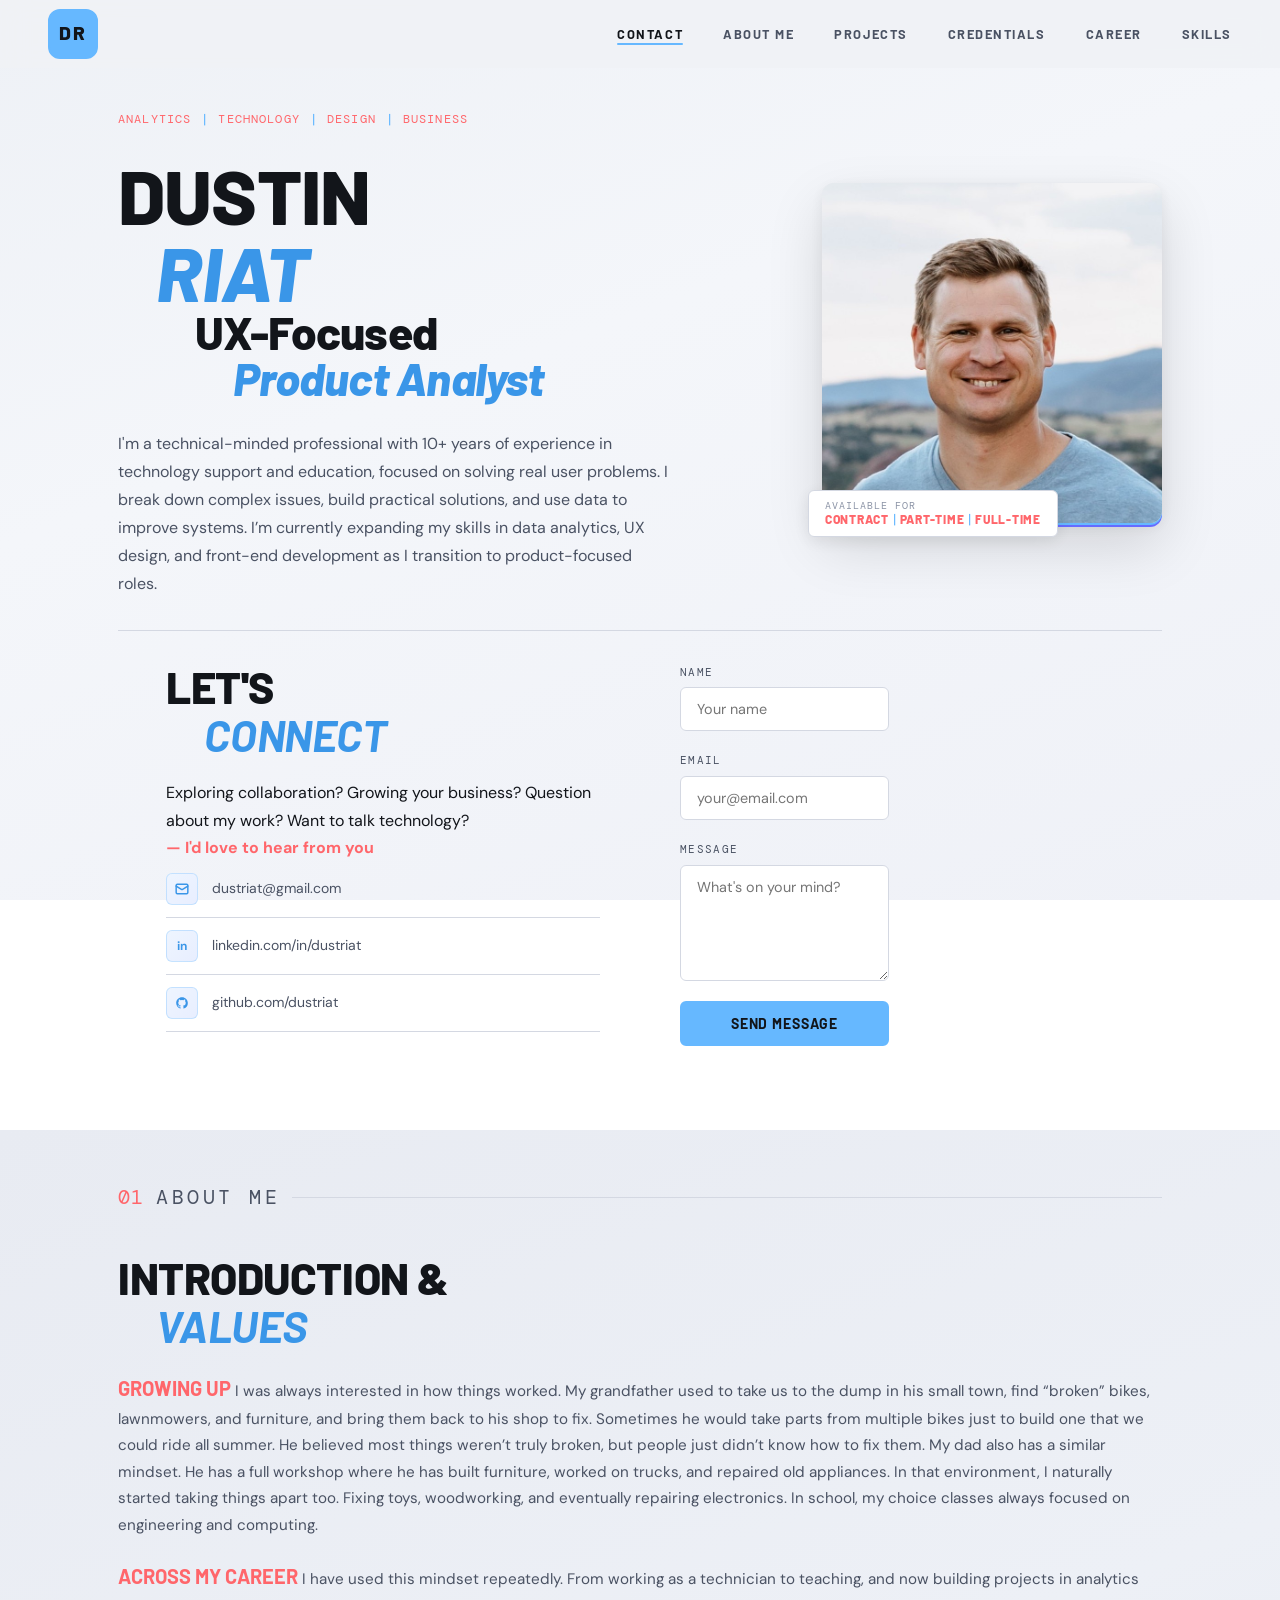
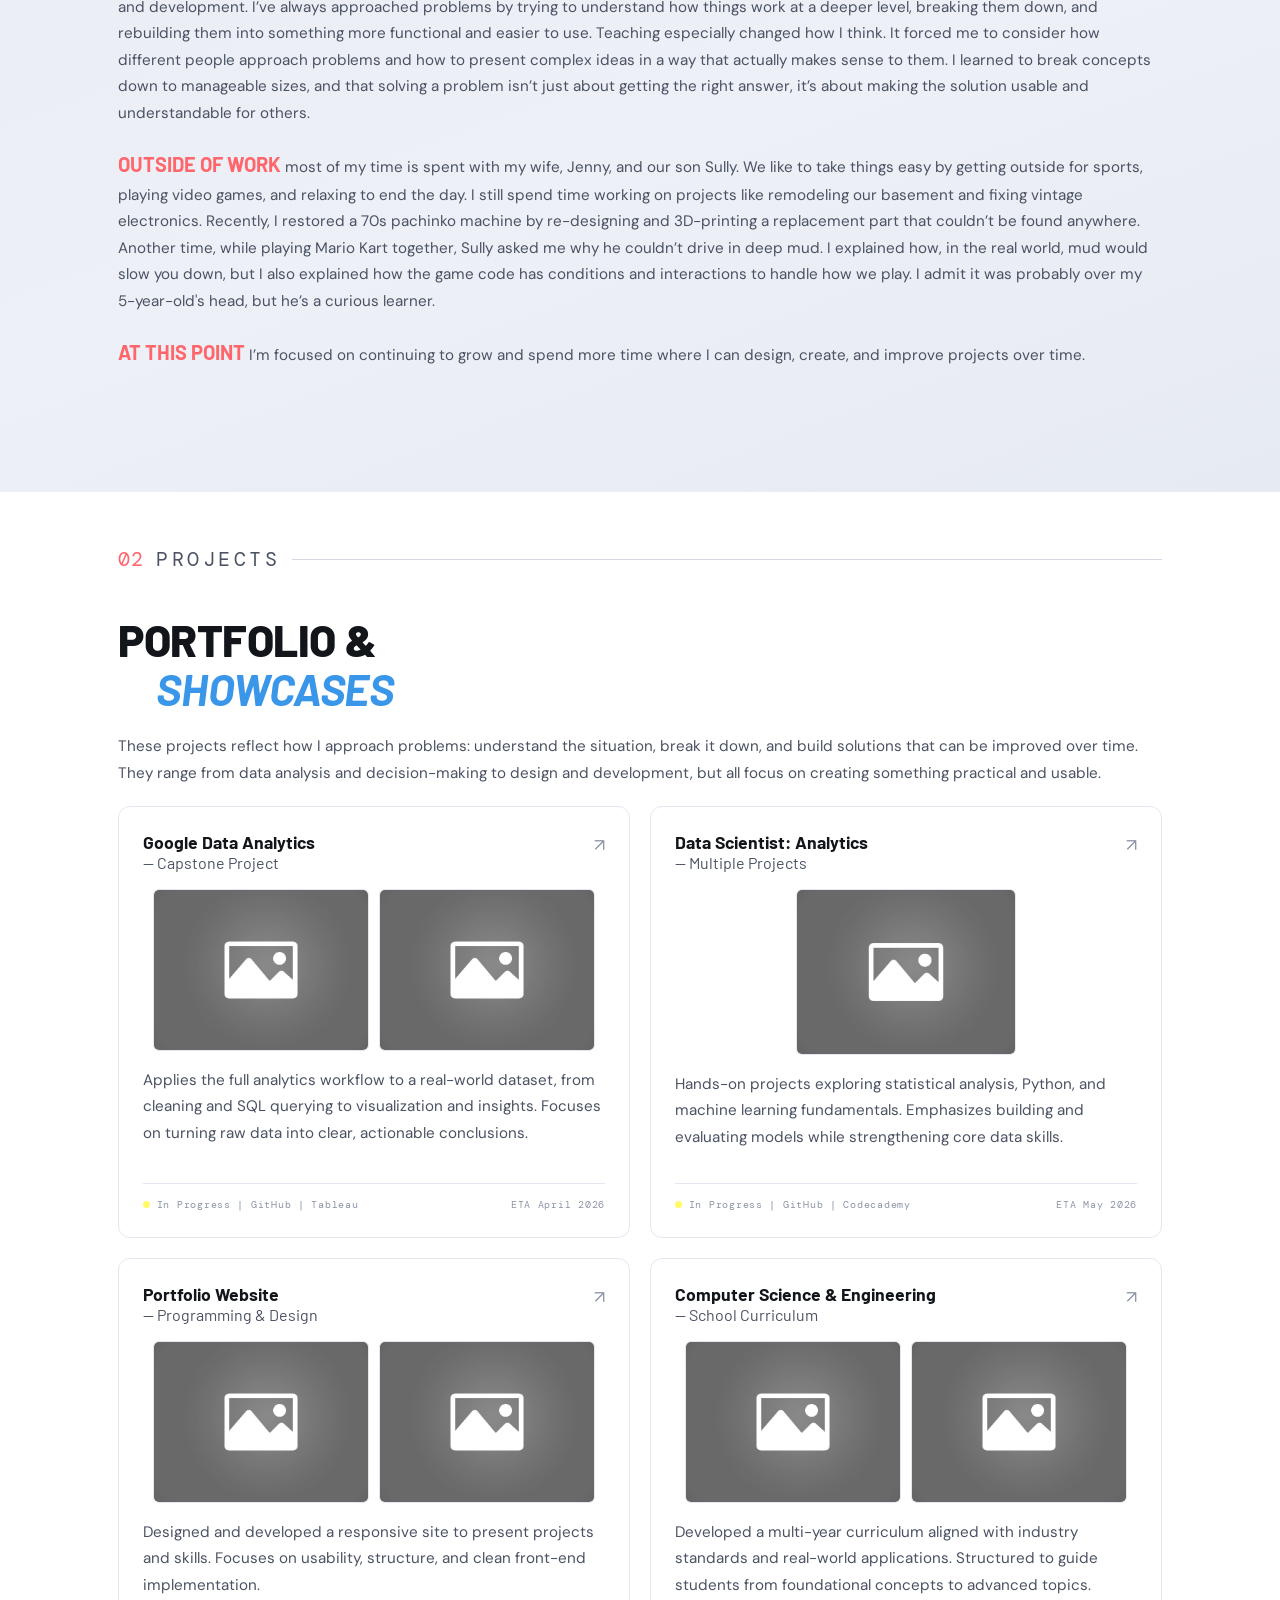
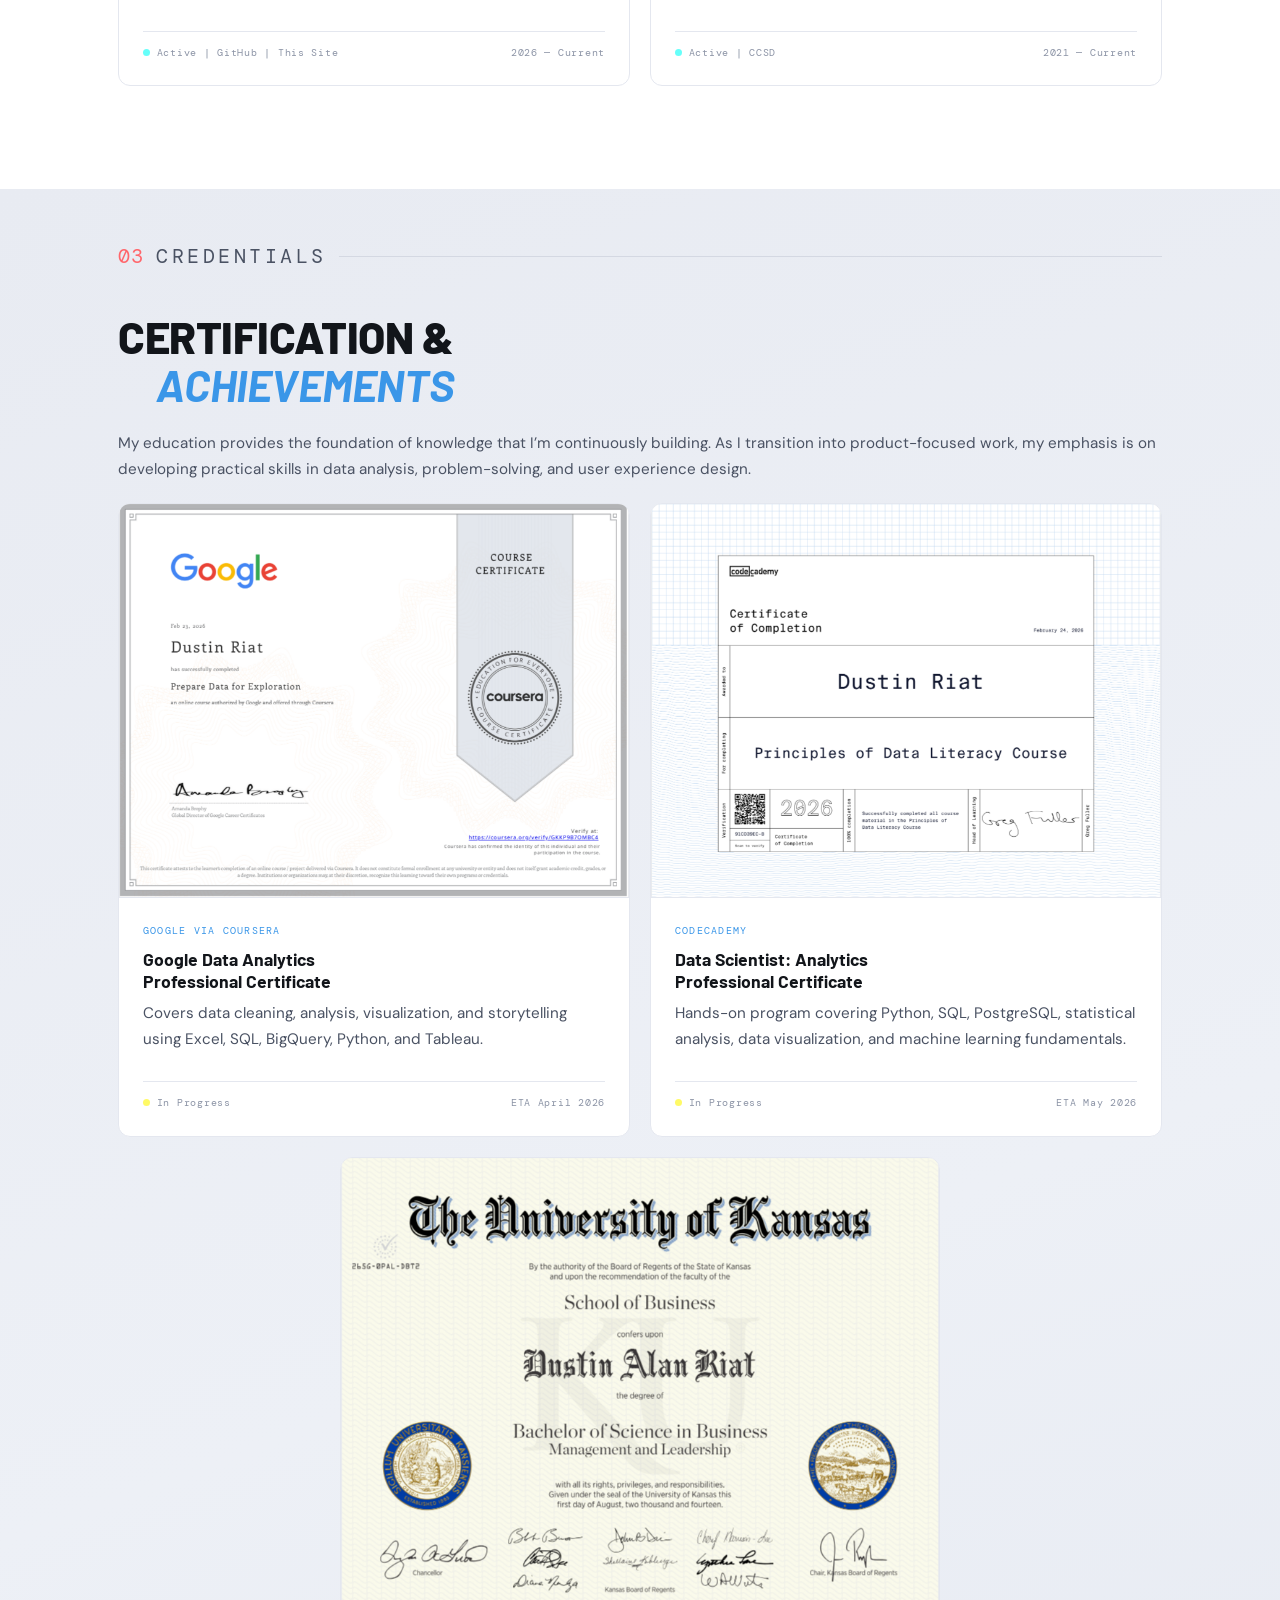
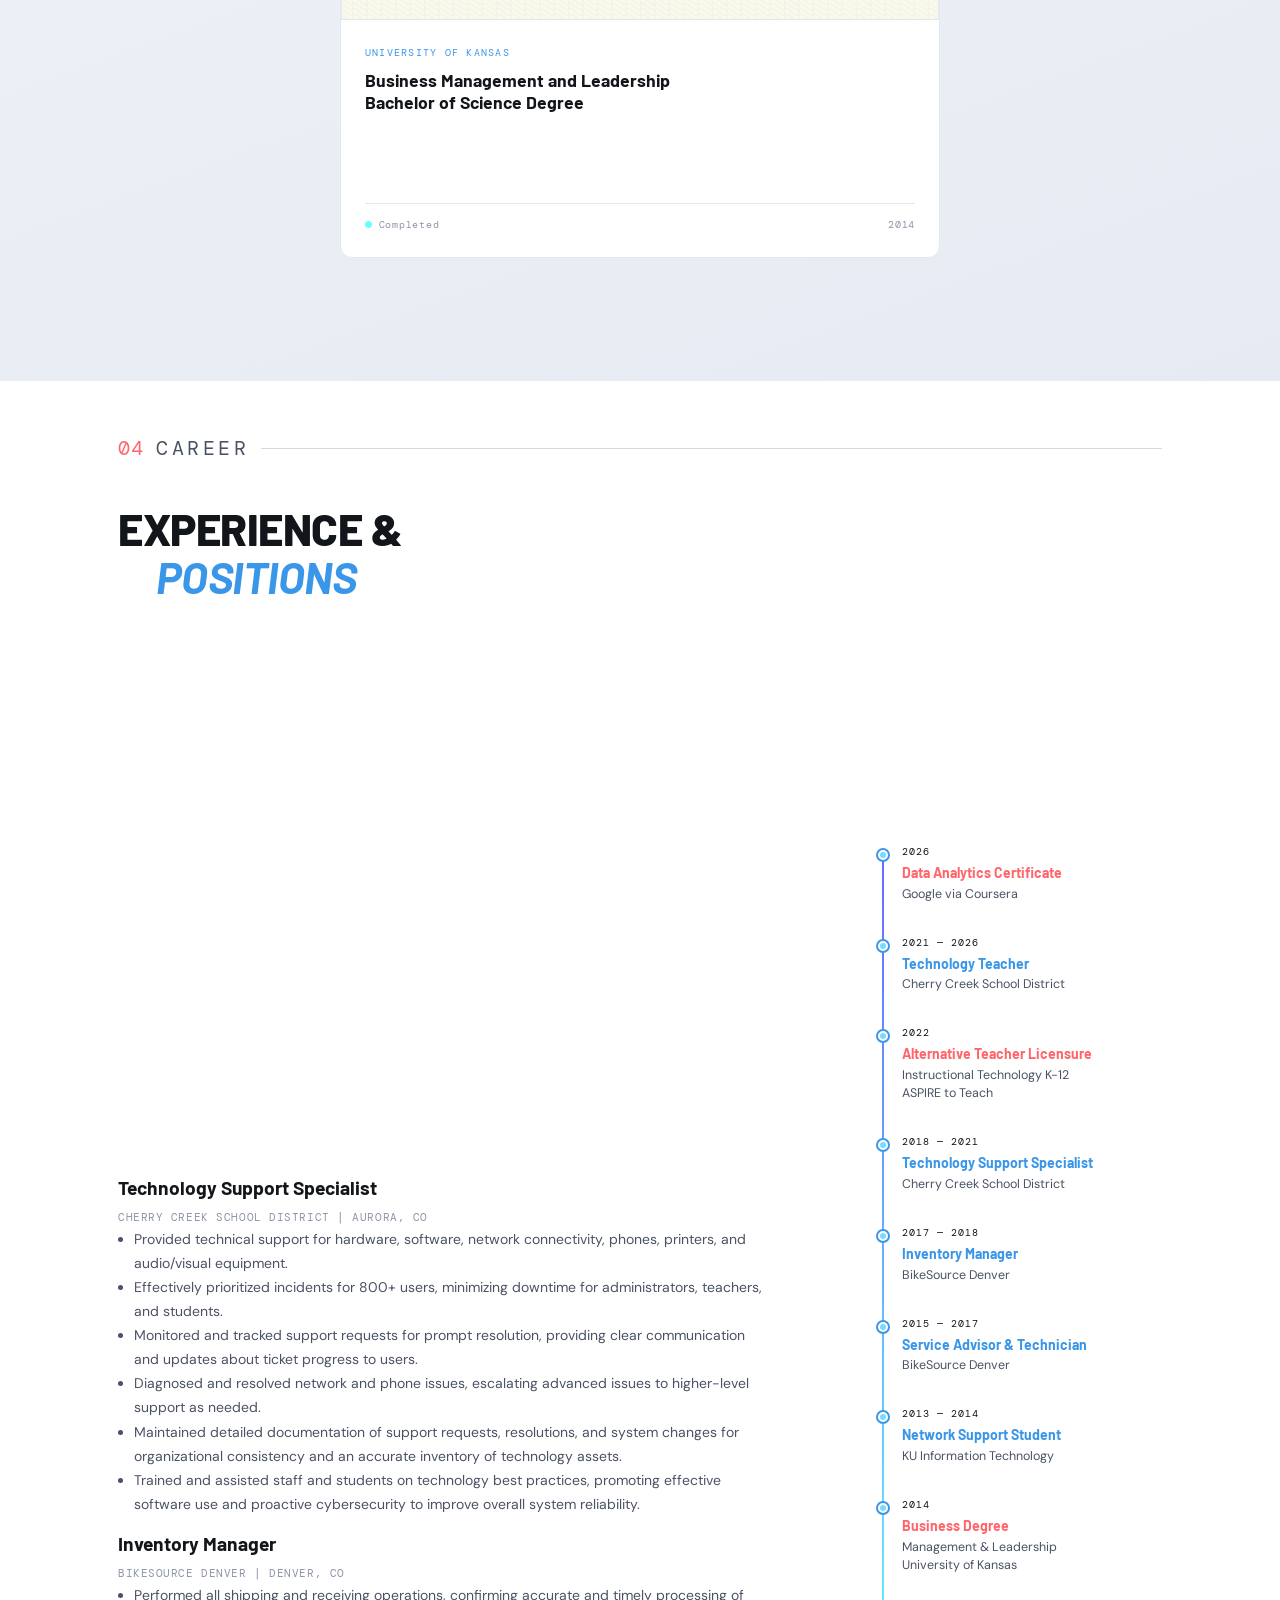
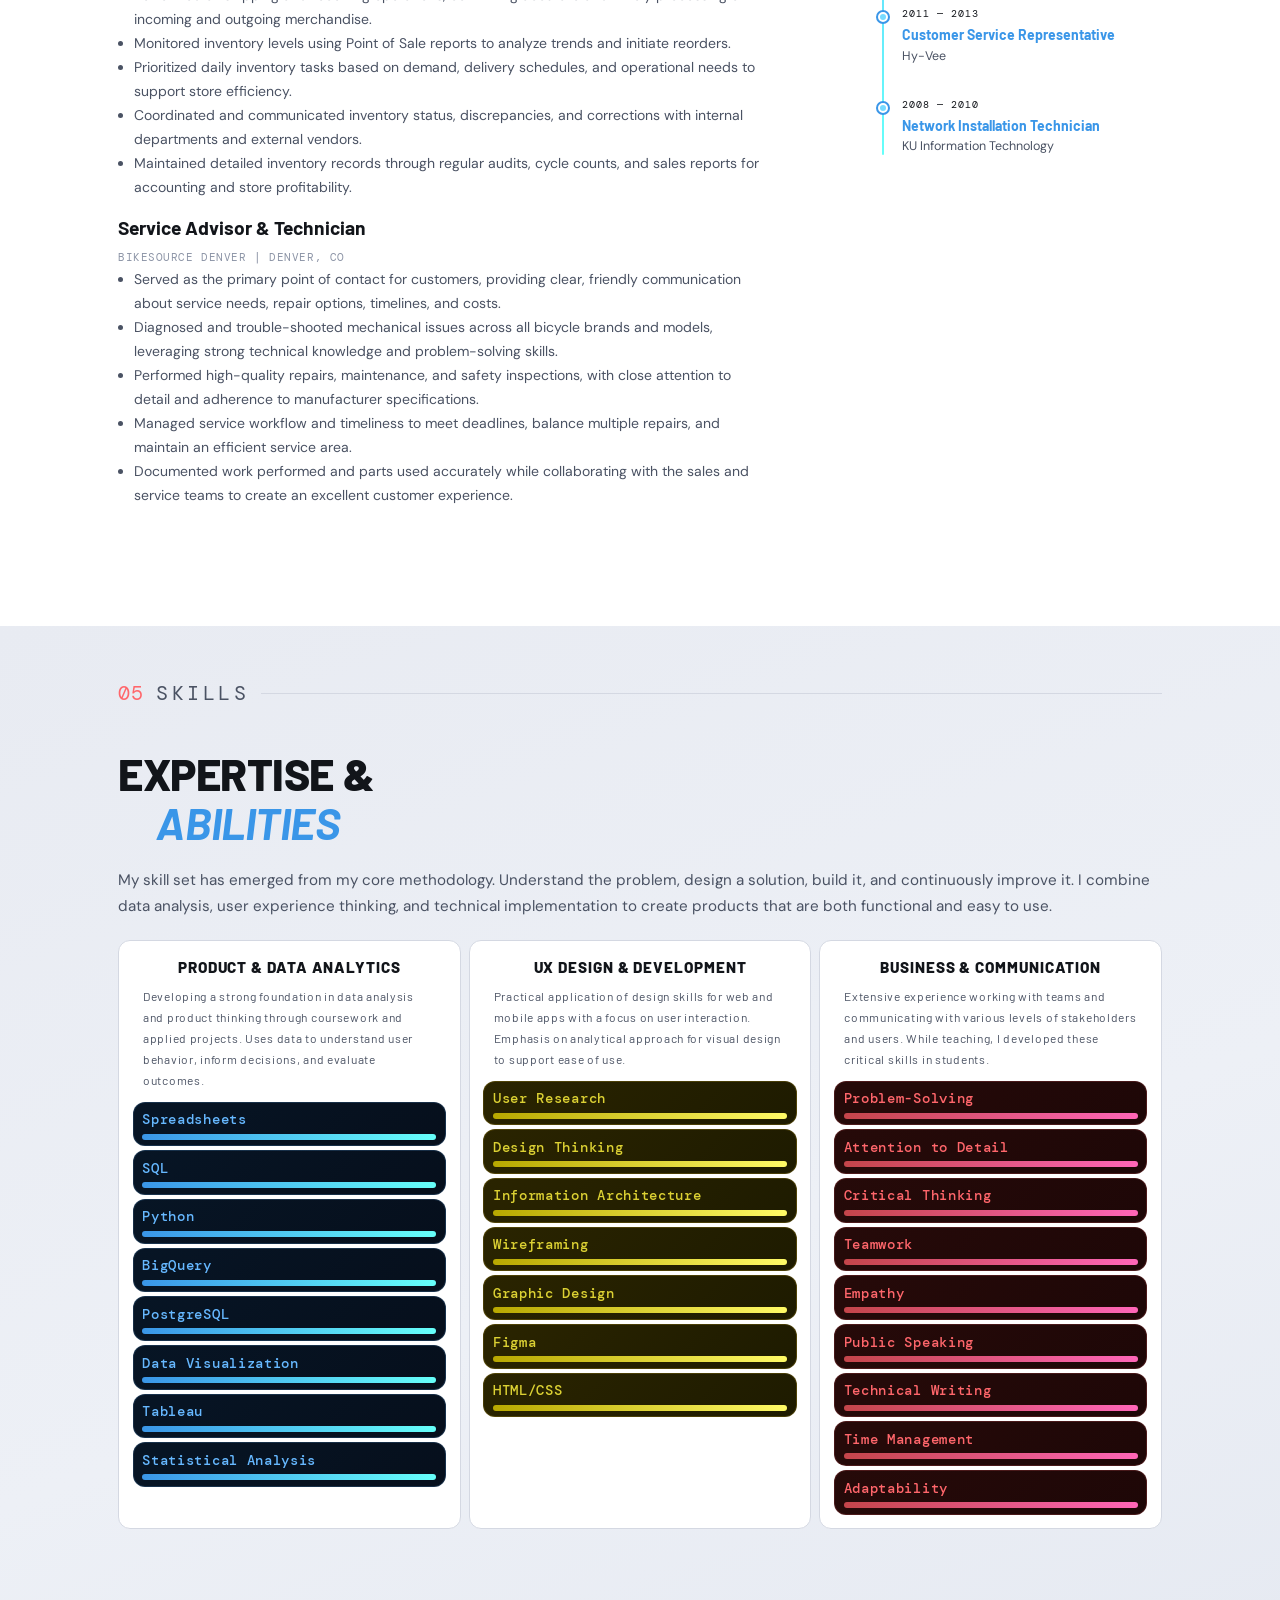
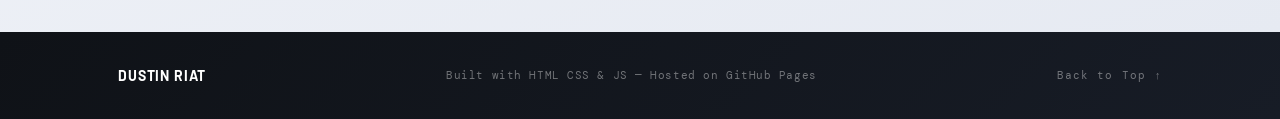
==== commit e2e346c4: "Removed tech support project page, updated contact form, minor style fixes, and organization changes" ====
--- a/index.html
+++ b/index.html
@@ -96,9 +96,9 @@
     <div class="contact-strip">
       <div class="container">
         <div class="contact__grid">
-          <aside class="contact__left">
-            <h2 class="contact__heading">Let's</h2>
-            <h2 class="contact__heading contact__heading--2">Connect</h2>
+          <aside class="contact__info">
+            <h2 class="section__heading">Let's</h2>
+            <h2 class="section__heading section__heading--2">Connect</h2>
             <p>
               Exploring collaboration? Growing your business?
               Question about my work? Want to talk technology?
@@ -124,7 +124,7 @@
               </a>
             </div>
           </aside>
-          <form class="contact__form" id="contactForm">
+          <form class="contact__form" id="contactForm" action="https://formspree.io/f/xeeverko" method="POST">
             <div class="form-group">
               <label for="name">Name</label>
               <input type="text" id="name" name="name" placeholder="Your name" required />
@@ -148,41 +148,42 @@
 
   <main>
     <!-- ═══ ABOUT ME ═══ -->
-    <section class="about section section--alt" id="about">
+    <section class="section section--alt" id="about">
       <div class="container">
         <div class="section-label">
           <span class="section-number">01</span>
           <span class="section-title">About Me</span>
         </div>
-        <h2 class="about__heading">Introduction &amp;</h2>
-        <h2 class="about__heading--2">Values</h2>
-        <p class="about__story">
+        <h2 class="section__heading">Introduction &amp;</h2>
+        <h2 class="section__heading section__heading--2">Values</h2>
+        <p>
           <span class="about__highlight">Growing up </span>I was always interested in how things worked. My grandfather used to take us to the dump in his small town, find “broken” bikes, lawnmowers, and furniture, and bring them back to his shop to fix. Sometimes he would take parts from multiple bikes just to build one that we could ride all summer. He believed most things weren’t truly broken, but people just didn’t know how to fix them. My dad also has a similar mindset. He has a full workshop where he has built furniture, worked on trucks, and repaired old appliances. In that environment, I naturally started taking things apart too. Fixing toys, woodworking, and eventually repairing electronics. In school, my choice classes always focused on engineering and computing.
         </p>
-        <p class="about__story">
+        <p>
           <span class="about__highlight">Across my career </span>I have used this mindset repeatedly. From working as a technician to teaching, and now building projects in analytics and development. I’ve always approached problems by trying to understand how things work at a deeper level, breaking them down, and rebuilding them into something more functional and easier to use. Teaching especially changed how I think. It forced me to consider how different people approach problems and how to present complex ideas in a way that actually makes sense to them. I learned to break concepts down to manageable sizes, and that solving a problem isn’t just about getting the right answer, it’s about making the solution usable and understandable for others.
         </p>
-        <p class="about__story">
+        <p>
           <span class="about__highlight">Outside of work </span>most of my time is spent with my wife, Jenny, and our son Sully. We like to take things easy by getting outside for sports, playing video games, and relaxing to end the day. I still spend time working on projects like remodeling our basement and fixing vintage electronics. Recently, I restored a 70s pachinko machine by re-designing and 3D-printing a replacement part that couldn’t be found anywhere. Another time, while playing Mario Kart together, Sully asked me why he couldn’t drive in deep mud. I explained how, in the real world, mud would slow you down, but I also explained how the game code has conditions and interactions to handle how we play. I admit it was probably over my 5-year-old's head, but he’s a curious learner.
         </p>
-        <p class="about__story">
+        <p>
           <span class="about__highlight">At this point </span>I’m focused on continuing to grow and spend more time where I can design, create, and improve projects over time.
         </p>
       </div>
     </section>
 
     <!-- ═══ PROJECTS ═══ -->
-    <section class="projects section" id="projects">
+    <section class="section" id="projects">
       <div class="container">
         <div class="section-label">
           <span class="section-number">02</span>
           <span class="section-title">Projects</span>
         </div>
 
-          <h2 class="projects__heading">Portfolio &amp;<br/><em>Showcases</em></h2>
-          <p>
-            These projects reflect how I approach problems: understand the situation, break it down, and build solutions that can be improved over time. They range from data analysis and decision-making to design and development, but all focus on creating something practical and usable.
-          </p>
+        <h2 class="section__heading">Portfolio &amp;</h2>
+        <h2 class="section__heading section__heading--2">Showcases</h2>
+        <p>
+          These projects reflect how I approach problems: understand the situation, break it down, and build solutions that can be improved over time. They range from data analysis and decision-making to design and development, but all focus on creating something practical and usable.
+        </p>
 
         <!-- ═══ PROJECT CARDS ═══ -->
         <div class="projects__grid">
@@ -201,7 +202,7 @@
               <div class="project-card__thumb"><img src="project_pages/google_capstone/placeholder.jpg" alt="Tableau preview" /></div>
             </div>
             
-            <p class="project-card__desc">Completing a full end-to-end analysis using real-world datasets — cleaning, querying in SQL, visualizing in Tableau, and presenting findings.</p>
+            <p class="project-card__desc">Applies the full analytics workflow to a real-world dataset, from cleaning and SQL querying to visualization and insights. Focuses on turning raw data into clear, actionable conclusions.</p>
             <div class="project-card__meta">
               <span class="project-card__status">
                 <span class="status-dot status-dot--progress"></span>
@@ -226,7 +227,7 @@
               <div class="project-card__thumb one"><img src="project_pages/codecademy_projects/placeholder.jpg" alt="Python preview" /></div>
             </div>
             
-            <p class="project-card__desc">Series of hands-on projects covering statistical analysis, Python scripting, PostgreSQL, and machine learning fundamentals.</p>
+            <p class="project-card__desc">Hands-on projects exploring statistical analysis, Python, and machine learning fundamentals. Emphasizes building and evaluating models while strengthening core data skills.</p>
             <div class="project-card__meta">
               <span class="project-card__status">
                 <span class="status-dot status-dot--progress"></span>
@@ -252,7 +253,7 @@
               <div class="project-card__thumb"><img src="project_pages/web_design/placeholder.jpg" alt="JavaScript preview" /></div>
             </div>
             
-            <p class="project-card__desc">Designed and built using HTML, CSS, and JavaScript. Created to demonstrate experience in technology, programming, and web design.</p>
+            <p class="project-card__desc">Designed and developed a responsive site to present projects and skills. Focuses on usability, structure, and clean front-end implementation.</p>
             <div class="project-card__meta">
               <span class="project-card__status">
                 <span class="status-dot status-dot--active"></span>
@@ -278,7 +279,7 @@
               <div class="project-card__thumb"><img src="project_pages/school_curriculum/placeholder.jpg" alt="Engineering preview" /></div>
             </div>
             
-            <p class="project-card__desc">A multi-year scope and sequence built for middle school Computer Science and Engineering. Created as a pathway into highschool and college using industry standards.</p>
+            <p class="project-card__desc">Developed a multi-year curriculum aligned with industry standards and real-world applications. Structured to guide students from foundational concepts to advanced topics.</p>
             <div class="project-card__meta">
               <span class="project-card__status">
                 <span class="status-dot status-dot--active"></span>
@@ -290,43 +291,19 @@
             </div>
           </a>
 
-          <a href="project_pages/tech_support.html" class="project-card solo" aria-label="Tech Support Case Study">
-            <div class="project-card__top">
-              <div class="project-card__title">
-                <h3>Technology Support</h3>
-                <h4>— Case Study</h4></div>
-              <span class="project-card__arrow">&#8599;</span>
-            </div>
-
-            <div class="project-card__thumb-grid">
-              <div class="project-card__thumb"><img src="project_pages/tech_support/placeholder.jpg" alt="IT support preview" /></div>
-              <div class="project-card__thumb"><img src="project_pages/tech_support/placeholder.jpg" alt="Case study preview" /></div>
-            </div>
-            
-            <p class="project-card__desc">Technology incident report from 2020 supporting teachers and students in transition to online learning. Documentation of original issue, process, resolution, and reporting.</p>
-            <div class="project-card__meta">
-              <span class="project-card__status">
-                <span class="status-dot status-dot--inactive"></span>
-                Archived | CCSD
-              </span>
-              <span class="project-card__eta">
-                Resolved 2020
-              </span>
-            </div>
-          </a>
-
         </div>
       </div>
     </section>
 
     <!-- ═══ CREDENTIALS ═══ -->
-    <section class="credential section section--alt" id="creds">
+    <section class="section section--alt" id="creds">
       <div class="container">
         <div class="section-label">
           <span class="section-number">03</span>
           <span class="section-title">Credentials</span>
         </div>
-        <h2 class="creds__heading">Certification &amp;<br/><em>Achievements</em></h2>
+        <h2 class="section__heading">Certification &amp;</h2>
+        <h2 class="section__heading section__heading--2">Achievements</h2>
         <p>
           My education provides the foundation of knowledge that I’m continuously building. As I transition into product-focused work, my emphasis is on developing practical skills in data analysis, problem-solving, and user experience design.
         </p>
@@ -393,13 +370,14 @@
     </section>
 
     <!-- ═══ CAREER ═══ -->
-    <section class="career section" id="career">
+    <section class="section" id="career">
       <div class="container">
         <div class="section-label">
           <span class="section-number">04</span>
           <span class="section-title">Career</span>
         </div>
-        <h2 class="career__heading">Experience &amp;<br/><em>Positions</em></h2>
+        <h2 class="section__heading">Experience &amp;</h2>
+        <h2 class="section__heading section__heading--2">Positions</h2>
         <p>
           My career is rooted in solving real-world problems to support users, improve systems, and help others use technology effectively. Across technical support, education, and operations, I’ve consistently worked to break down complex issues and deliver practical solutions.
         </p>
@@ -500,7 +478,7 @@
             </div>
 
             <div class="timeline-item">
-              <div class="timeline-item__era">2021 – 2026</div>
+              <div class="timeline-item__era">2021 &mdash; 2026</div>
               <div class="timeline-item__title">Technology Teacher</div>
               <div class="timeline-item__sub">Cherry Creek School District</div>
             </div>
@@ -513,25 +491,25 @@
             </div>
 
             <div class="timeline-item">
-              <div class="timeline-item__era">2018 – 2021</div>
+              <div class="timeline-item__era">2018 &mdash; 2021</div>
               <div class="timeline-item__title">Technology Support Specialist</div>
               <div class="timeline-item__sub">Cherry Creek School District</div>
             </div>
 
             <div class="timeline-item">
-              <div class="timeline-item__era">2017 – 2018</div>
+              <div class="timeline-item__era">2017 &mdash; 2018</div>
               <div class="timeline-item__title">Inventory Manager</div>
               <div class="timeline-item__sub">BikeSource Denver</div>
             </div>
 
             <div class="timeline-item">
-              <div class="timeline-item__era">2015 – 2017</div>
+              <div class="timeline-item__era">2015 &mdash; 2017</div>
               <div class="timeline-item__title">Service Advisor &amp; Technician</div>
               <div class="timeline-item__sub">BikeSource Denver</div>
             </div>
 
             <div class="timeline-item">
-              <div class="timeline-item__era">2013 – 2014</div>
+              <div class="timeline-item__era">2013 &mdash; 2014</div>
               <div class="timeline-item__title">Network Support Student</div>
               <div class="timeline-item__sub">KU Information Technology</div>
             </div>
@@ -544,13 +522,13 @@
             </div>
 
             <div class="timeline-item">
-              <div class="timeline-item__era">2011 – 2013</div>
+              <div class="timeline-item__era">2011 &mdash; 2013</div>
               <div class="timeline-item__title">Customer Service Representative</div>
               <div class="timeline-item__sub">Hy-Vee</div>
             </div>
 
             <div class="timeline-item">
-              <div class="timeline-item__era">2008 – 2010</div>
+              <div class="timeline-item__era">2008 &mdash; 2010</div>
               <div class="timeline-item__title">Network Installation Technician</div>
               <div class="timeline-item__sub">KU Information Technology</div>
             </div>
@@ -562,13 +540,14 @@
     </section>
 
     <!-- ═══ SKILLS ═══ -->
-    <section class="skills section section--alt" id="skills">
+    <section class="section section--alt" id="skills">
       <div class="container">
         <div class="section-label">
           <span class="section-number">05</span>
           <span class="section-title">Skills</span>
         </div>
-        <h2 class="skills__heading">Expertise &amp;<br/><em>Abilities</em></h2>
+        <h2 class="section__heading">Expertise &amp;</h2>
+        <h2 class="section__heading section__heading--2">Abilities</h2>
         <p>
           My skill set has emerged from my core methodology. Understand the problem, design a solution, build it, and continuously improve it. I combine data analysis, user experience thinking, and technical implementation to create products that are both functional and easy to use.
         </p>
@@ -577,8 +556,8 @@
 
           <!-- ═══ ANALYTICS ═══ -->
           <article class="skill-card">
-            <h3>Data &amp; Analytics</h3>
-            <p>Building proficiency in the analytics workflow through courses and certifications. Continuing to learn data cleaning, database querying, visualization, and statistical analysis.</p>
+            <h3>Product &amp; Data Analytics</h3>
+            <p>Developing a strong foundation in data analysis and product thinking through coursework and applied projects. Uses data to understand user behavior, inform decisions, and evaluate outcomes.</p>
             <div class="skill-card__rows">
               <div class="skill-row--data">
                 <span class="skill-row__label">Spreadsheets</span>
@@ -588,106 +567,54 @@
                 <span class="skill-row__label">SQL</span>
                 <div class="skill-bar"></div>
               </div>
-              <!--
               <div class="skill-row--data">
                 <span class="skill-row__label">Python</span>
                 <div class="skill-bar"></div>
               </div>
+              <div class="skill-row--data">
+                <span class="skill-row__label">BigQuery</span>
+                <div class="skill-bar"></div>
+              </div>
+              <div class="skill-row--data">
+                <span class="skill-row__label">PostgreSQL</span>
+                <div class="skill-bar"></div>
+              </div>
+              <div class="skill-row--data">
+                <span class="skill-row__label">Data Visualization</span>
+                <div class="skill-bar"></div>
+              </div>
+              <div class="skill-row--data">
+                <span class="skill-row__label">Tableau</span>
+                <div class="skill-bar"></div>
+              </div>
+              <div class="skill-row--data">
+                <span class="skill-row__label">Statistical Analysis</span>
+                <div class="skill-bar"></div>
+              </div>
+              <!--
+              <div class="skill-row--data">
+                <span class="skill-row__label">Machine Learning</span>
+                <div class="skill-bar"></div>
+              </div>
               -->
-              <div class="skill-row--data">
-                <span class="skill-row__label">BigQuery</span>
-                <div class="skill-bar"></div>
-              </div>
-              <!--
-              <div class="skill-row--data">
-                <span class="skill-row__label">PostgreSQL</span>
+              <!--
+              <div class="skill-row--data">
+                <span class="skill-row__label">Amplitude</span>
                 <div class="skill-bar"></div>
               </div>
               -->
-              <div class="skill-row--data">
-                <span class="skill-row__label">Data Visualization</span>
-                <div class="skill-bar"></div>
-              </div>
-              <!--
-              <div class="skill-row--data">
-                <span class="skill-row__label">Tableau</span>
+              <!--
+              <div class="skill-row--data">
+                <span class="skill-row__label">A/B Testing</span>
                 <div class="skill-bar"></div>
               </div>
               -->
-              <!--
-              <div class="skill-row--data">
-                <span class="skill-row__label">Looker Studio</span>
-                <div class="skill-bar"></div>
-              </div>
-              -->
-              <div class="skill-row--data">
-                <span class="skill-row__label">Statistical Analysis</span>
-                <div class="skill-bar"></div>
-              </div>
-              <!--
-              <div class="skill-row--data">
-                <span class="skill-row__label">Machine Learning</span>
-                <div class="skill-bar"></div>
-              </div>
-              -->
-            </div>
-          </article>
-
-          <!-- ═══ TECHNICAL ═══ -->
-          <article class="skill-card">
-            <h3>Technical &amp; Support</h3>
-            <p>Experienced with end-user support for desktop, tablet, audiovisual systems, phones, and printers. Maintained networks, identity profiles, and system configurations.</p>
-            <div class="skill-card__rows">
-              <div class="skill-row--tech">
-                <span class="skill-row__label">Hardware Repair</span>
-                <div class="skill-bar"></div>
-              </div>
-              <div class="skill-row--tech">
-                <span class="skill-row__label">Software Troubleshooting</span>
-                <div class="skill-bar"></div>
-              </div>
-                  <div class="skill-row--tech">
-                <span class="skill-row__label">Windows 11 &amp; macOS</span>
-                <div class="skill-bar"></div>
-              </div>
-              <!--
-              <div class="skill-row--tech">
-                <span class="skill-row__label">Microsoft Intune</span>
-                <div class="skill-bar"></div>
-              </div>
-              -->
-              <div class="skill-row--tech">
-                <span class="skill-row__label">Active Directory</span>
-                <div class="skill-bar"></div>
-              </div>
-              <div class="skill-row--tech">
-                <span class="skill-row__label">Network Connectivity</span>
-                <div class="skill-bar"></div>
-              </div>
-              <div class="skill-row--tech">
-                <span class="skill-row__label">Incident IQ (Ticketing)</span>
-                <div class="skill-bar"></div>
-              </div>
-              <!--
-              <div class="skill-row--tech">
-                <span class="skill-row__label">ServiceNow</span>
-                <div class="skill-bar"></div>
-              </div>
-            -->
-              <div class="skill-row--tech">
-                <span class="skill-row__label">Chrome Remote Desktop</span>
-                <div class="skill-bar"></div>
-              </div>
-              <div class="skill-row--tech">
-                <span class="skill-row__label">Microsoft Office 365</span>
-                <div class="skill-bar"></div>
-              </div>
             </div>
           </article>
 
           <!-- ═══ DESIGN ═══ -->
           <article class="skill-card">
-            <h3>Product &amp; Design</h3>
+            <h3>UX Design &amp; Development</h3>
             <p>Practical application of design skills for web and mobile apps with a focus on user interaction. Emphasis on analytical approach for visual design to support ease of use.</p>
             <div class="skill-card__rows">
               <div class="skill-row--design">
@@ -698,20 +625,37 @@
                 <span class="skill-row__label">Design Thinking</span>
                 <div class="skill-bar"></div>
               </div>
-              <!--
               <div class="skill-row--design">
                 <span class="skill-row__label">Information Architecture</span>
                 <div class="skill-bar"></div>
               </div>
+              <!--
+              <div class="skill-row--design">
+                <span class="skill-row__label">User Flows</span>
+                <div class="skill-bar"></div>
+              </div>
               -->
-              <div class="skill-row--design">
-                <span class="skill-row__label">User Flows</span>
-                <div class="skill-bar"></div>
-              </div>
+              <!--
+              <div class="skill-row--design">
+                <span class="skill-row__label">Miro</span>
+                <div class="skill-bar"></div>
+              </div>
+              -->
               <div class="skill-row--design">
                 <span class="skill-row__label">Wireframing</span>
                 <div class="skill-bar"></div>
               </div>
+              <!--
+              <div class="skill-row--design">
+                <span class="skill-row__label">Prototyping
+                </span>
+                <div class="skill-bar"></div>
+              </div>
+              -->
+              <div class="skill-row--design">
+                <span class="skill-row__label">Graphic Design</span>
+                <div class="skill-bar"></div>
+              </div>
               <div class="skill-row--design">
                 <span class="skill-row__label">Figma</span>
                 <div class="skill-bar"></div>
@@ -728,13 +672,7 @@
               -->
               <!--
               <div class="skill-row--design">
-                <span class="skill-row__label">Amplitude</span>
-                <div class="skill-bar"></div>
-              </div>
-              -->
-              <!--
-              <div class="skill-row--design">
-                <span class="skill-row__label">A/B Testing</span>
+                <span class="skill-row__label">React</span>
                 <div class="skill-bar"></div>
               </div>
               -->                        
@@ -774,10 +712,12 @@
                 <span class="skill-row__label">Technical Writing</span>
                 <div class="skill-bar"></div>
               </div>
+              <!--
               <div class="skill-row--bus">
                 <span class="skill-row__label">Self-Motivated</span>
                 <div class="skill-bar"></div>
               </div>
+              -->
               <div class="skill-row--bus">
                 <span class="skill-row__label">Time Management</span>
                 <div class="skill-bar"></div>
--- a/style.css
+++ b/style.css
@@ -91,6 +91,7 @@
   background: linear-gradient(160deg, #e8ebf2 0%, #edf0f6 60%, #e6eaf2 100%);
 }
 
+/* ── Section label row (number + title + rule) ── */
 .section-label {
   display: flex;
   align-items: center;
@@ -120,6 +121,30 @@
   background: var(--color-border);
 }
 
+.section__heading {
+  font-family: var(--font-display);
+  font-size: clamp(2rem, 4vw, 2.75rem);
+  font-weight: 800;
+  text-transform: uppercase;
+  line-height: 1.1;
+  letter-spacing: -0.01em;
+}
+
+.section__heading--2 {
+  font-style: italic;
+  font-weight: 700;
+  color: var(--color-primary-dark);
+  margin-left: clamp(0.15rem, 3vw, 3rem);
+  margin-bottom: 1.25rem;
+}
+
+.section p {
+  color: var(--color-ink-muted);
+  font-size: 0.95rem;
+  line-height: 1.75;
+  margin-bottom: 1.25rem;
+}
+
 /* ============================
    BUTTONS
    ============================ */
@@ -128,7 +153,6 @@
   align-items: center;
   gap: 0.5rem;
   padding: 0.75rem 1.75rem;
-  margin-bottom: 0.75rem;
   font-family: var(--font-display);
   font-size: 0.875rem;
   font-weight: 700;
@@ -309,7 +333,6 @@
   position: relative;
 }
 
-/* ── Top row: headline + photo ── */
 .hero__content {
   display: grid;
   grid-template-columns: 1fr 340px;
@@ -318,6 +341,7 @@
   margin-bottom: 2rem;
 }
 
+/* ── Headline column ── */
 .hero__eyebrow {
   display: flex;
   align-items: center;
@@ -458,28 +482,9 @@
   align-items: start;
 }
 
-.contact__heading {
-  font-family: var(--font-display);
-  font-size: clamp(2rem, 4vw, 2.75rem);
-  font-weight: 800;
-  text-transform: uppercase;
-  line-height: 1.1;
-  letter-spacing: -0.01em;
-}
-
-.contact__heading--2 {
-  font-style: italic;
-  font-weight: 700;
-  color: var(--color-primary-dark);
-  margin-left: clamp(0.15rem, 3vw, 3rem);
-  margin-bottom: 1.25rem;
-}
-
-.contact__left p {
-  color: var(--color-ink-muted);
-  margin-bottom: 1rem;
+/* ── Contact Info column ── */
+.contact__info p {
   max-width: 42ch;
-  font-size: 0.95rem;
 }
 
 .contact__links {
@@ -527,7 +532,7 @@
   box-shadow: 0 8px 24px rgba(102, 184, 255, 0.35);
 }
 
-/* ── Contact form ── */
+/* ── Contact Form column ── */
 .contact__form {
   display: flex;
   flex-direction: column;
@@ -569,41 +574,20 @@
 }
 
 .form-note {
+  font-family: var(--font-mono);
   font-size: 0.8rem;
+  text-transform: uppercase;
   color: var(--color-ink-muted);
   min-height: 1.2em;
 }
 
 .form-note.success { color: #2a7f52; }
+.form-note.pending { color: var(--color-primary-dark); }
 .form-note.error   { color: var(--coral); }
 
 /* ============================
    ABOUT
    ============================ */
-.about__heading {
-  font-family: var(--font-display);
-  font-size: clamp(2rem, 4vw, 2.75rem);
-  font-weight: 800;
-  text-transform: uppercase;
-  line-height: 1.1;
-  letter-spacing: -0.01em;
-}
-
-.about__heading--2 {
-  font-style: italic;
-  font-weight: 700;
-  color: var(--color-primary-dark);
-  margin-left: clamp(0.15rem, 3vw, 3rem);
-  margin-bottom: 1.25rem;
-}
-
-.about p {
-  color: var(--color-ink-muted);
-  font-size: 0.95rem;
-  line-height: 1.75;
-  margin-bottom: 1.25rem;
-}
-
 .about__highlight {
   font-family: var(--font-display);
   font-size: 1.25rem;
@@ -615,23 +599,6 @@
 /* ============================
    PROJECTS
    ============================ */
-.projects__heading {
-  font-family: var(--font-display);
-  font-size: clamp(2rem, 4vw, 2.75rem);
-  font-weight: 800;
-  text-transform: uppercase;
-  line-height: 1.1;
-  letter-spacing: -0.01em;
-  margin-bottom: 1.25rem;
-}
-
-.projects p {
-  color: var(--color-ink-muted);
-  font-size: 0.95rem;
-  line-height: 1.75;
-  margin-bottom: 1.25rem;
-}
-
 .projects__grid {
   display: grid;
   grid-template-columns: repeat(2, 1fr);
@@ -654,6 +621,7 @@
   cursor: pointer;
 }
 
+/* ── Odd number card adjustment ── */
 .project-card.solo {
   width: 100%; height: 100%;
 }
@@ -699,6 +667,7 @@
   border: 1px solid var(--color-border-light);
 }
 
+/* ── Single photo thumb adjustment ── */
 .project-card__thumb.one {
   grid-column: 1 / -1;
   width: 50%;
@@ -715,15 +684,19 @@
 .project-card:hover .project-card__thumb img { transform: scale(1.03); }
 
 /* ── Category badges ── */
-
-/* Base — blue (used as fallback) */
-.project-card__category {
+.project-card__category--data,
+.project-card__category--design,
+.project-card__category--bus {
   font-family: var(--font-mono);
   font-size: 0.65rem;
   text-transform: uppercase;
   letter-spacing: 0.12em;
   border-radius: var(--radius);
   padding: 0.2rem 0.65rem;
+}
+
+/* Analytics — blue */
+.project-card__category--data {
   background: linear-gradient(135deg, #eef5ff, #e8eeff);
   color: var(--color-primary-dark);
   border: 1px solid rgba(102, 184, 255, 0.3);
@@ -731,54 +704,16 @@
 
 /* Design — yellow */
 .project-card__category--design {
-  font-family: var(--font-mono);
-  font-size: 0.65rem;
-  text-transform: uppercase;
-  letter-spacing: 0.12em;
   background: linear-gradient(135deg, #fffde6, #fff8cc);
   color: #8a7200;
   border: 1px solid rgba(255, 250, 102, 1);
-  border-radius: var(--radius);
-  padding: 0.2rem 0.65rem;
 }
 
 /* Business — coral */
 .project-card__category--bus {
-  font-family: var(--font-mono);
-  font-size: 0.65rem;
-  text-transform: uppercase;
-  letter-spacing: 0.12em;
   background: linear-gradient(135deg, #fff0f0, #ffe8e9);
   color: #c43a3f;
   border: 1px solid rgba(255, 102, 107, 0.3);
-  border-radius: var(--radius);
-  padding: 0.2rem 0.65rem;
-}
-
-/* Technology — green */
-.project-card__category--tech {
-  font-family: var(--font-mono);
-  font-size: 0.65rem;
-  text-transform: uppercase;
-  letter-spacing: 0.12em;
-  background: linear-gradient(135deg, #f0fff4, #e6ffed);
-  color: #2f9e44;
-  border: 1px solid rgba(47, 158, 68, 0.3);
-  border-radius: var(--radius);
-  padding: 0.2rem 0.65rem;
-}
-
-/* Analytics — blue */
-.project-card__category--data {
-  font-family: var(--font-mono);
-  font-size: 0.65rem;
-  text-transform: uppercase;
-  letter-spacing: 0.12em;
-  border-radius: var(--radius);
-  padding: 0.2rem 0.65rem;
-  background: linear-gradient(135deg, #eef5ff, #e8eeff);
-  color: var(--color-primary-dark);
-  border: 1px solid rgba(102, 184, 255, 0.3);
 }
 
 .project-card__arrow {
@@ -817,7 +752,6 @@
   font-size: 0.85rem;
   color: var(--color-ink-muted);
   line-height: 1.65;
-  flex: 1;
 }
 
 .project-card__meta {
@@ -826,16 +760,10 @@
   justify-content: space-between;
   padding-top: 0.75rem;
   border-top: 1px solid var(--color-border-light);
-  margin-top: 0.25rem;
-}
-
-.project-card__status {
-  font-family: var(--font-mono);
-  font-size: 0.65rem;
-  color: var(--color-ink-faint);
-  letter-spacing: 0.07em;
-}
-
+  margin-top: auto;
+}
+
+.project-card__status,
 .project-card__eta {
   font-family: var(--font-mono);
   font-size: 0.65rem;
@@ -843,7 +771,7 @@
   color: var(--color-ink-faint);
 }
 
-/* ── Status dots (shared across all sections) ── */
+/* ── Status dots (shared across index and subpages) ── */
 .status-dot {
   width: 7px; height: 7px;
   border-radius: 50%;
@@ -872,31 +800,9 @@
   animation: pulse-dot 2s infinite;
 }
 
-@keyframes pulse-dot {
-  0%, 100% { box-shadow: 0 0 0 2px var(--pulse-color); }
-  50%       { box-shadow: 0 0 0 5px var(--pulse-color-fade); }
-}
-
 /* ============================
    CREDENTIALS
    ============================ */
-.creds__heading {
-  font-family: var(--font-display);
-  font-size: clamp(2rem, 4vw, 2.75rem);
-  font-weight: 800;
-  text-transform: uppercase;
-  line-height: 1.1;
-  letter-spacing: -0.01em;
-  margin-bottom: 1.25rem;
-}
-
-.credential p {
-  color: var(--color-ink-muted);
-  font-size: 0.95rem;
-  line-height: 1.75;
-  margin-bottom: 1.25rem;
-}
-
 .creds__grid {
   display: grid;
   grid-template-columns: repeat(2, 1fr);
@@ -915,6 +821,7 @@
   transition: box-shadow var(--transition), color var(--transition), transform var(--transition);
 }
 
+/* ── Odd number card adjustment ── */
 .cred-card.solo {
   width: 100%; height: 100%;
 }
@@ -985,13 +892,7 @@
   margin: 0.25rem 1.5rem 0;
 }
 
-.cred-card__status {
-  font-family: var(--font-mono);
-  font-size: 0.65rem;
-  color: var(--color-ink-faint);
-  letter-spacing: 0.07em;
-}
-
+.cred-card__status,
 .cred-card__eta {
   font-family: var(--font-mono);
   font-size: 0.65rem;
@@ -1002,22 +903,6 @@
 /* ============================
    CAREER
    ============================ */
-.career__heading {
-  font-family: var(--font-display);
-  font-size: clamp(2rem, 4vw, 2.75rem);
-  font-weight: 800;
-  text-transform: uppercase;
-  line-height: 1.1;
-  letter-spacing: -0.01em;
-  margin-bottom: 1.25rem;
-}
-
-.career p {
-  color: var(--color-ink-muted);
-  font-size: 0.95rem;
-  line-height: 1.75;
-  margin-bottom: 1.25rem;
-}
 
 /* ── Stats row ── */
 .career__stats {
@@ -1055,7 +940,7 @@
   color: var(--color-ink-muted);
 }
 
-/* ── Two-column layout: career list + timeline ── */
+/* ── Two-column layout: career items + timeline ── */
 .career__grid {
   display: grid;
   grid-template-columns: 1fr 280px;
@@ -1064,7 +949,7 @@
   margin-top: 3rem;
 }
 
-/* ── Career item list (left column) ── */
+/* ── Career items column ── */
 .career__list { display: flex; flex-direction: column; }
 
 .career-item {
@@ -1142,7 +1027,7 @@
   margin-bottom: 1rem;
 }
 
-/* ── Vertical timeline (right column) ── */
+/* ── Vertical timeline column ── */
 .career__timeline {
   position: relative;
   padding-left: 1.25rem;
@@ -1230,31 +1115,17 @@
 /* ============================
    SKILLS
    ============================ */
-.skills__heading {
-  font-family: var(--font-display);
-  font-size: clamp(2rem, 4vw, 2.75rem);
-  font-weight: 800;
-  text-transform: uppercase;
-  line-height: 1.1;
-  letter-spacing: -0.01em;
-  margin-bottom: 1.25rem;
-}
-
-.skills p {
-  color: var(--color-ink-muted);
-  font-size: 0.95rem;
-  line-height: 1.75;
-  margin-bottom: 1.25rem;
-}
-
 .skills__grid {
   display: grid;
-  grid-template-columns: repeat(2, 1fr);
+  grid-template-columns: repeat(3, 1fr);
   gap: 0.5rem;
 }
 
 /* ── Skill card ── */
 .skill-card {
+  display: flex;
+  flex-direction: column;
+  width: 100%;
   height: 100%;
   background: var(--color-surface);
   border: 1px solid var(--color-border);
@@ -1274,6 +1145,7 @@
   font-family: var(--font-display);
   font-size: 0.95rem;
   font-weight: 800;
+  text-align: center;
   text-transform: uppercase;
   letter-spacing: 0.06em;
   margin-bottom: 0.35rem;
@@ -1290,13 +1162,12 @@
 
 /* ── Skill row list inside a card ── */
 .skill-card__rows {
-  display: grid;
-  grid-template-columns: repeat(2, 1fr);
+  display: flex;
+  flex-direction: column;
   gap: 0.25rem;
 }
 
 /* Base structure shared by all skill row variants */
-.skill-row--tech,
 .skill-row--data,
 .skill-row--design,
 .skill-row--bus {
@@ -1327,7 +1198,7 @@
   background: rgba(255,255,255,0.08);
 }
 
-/* Design variant — yellow */
+/* Design — yellow */
 .skill-row--design {
   background: linear-gradient(135deg, #2a2400, #1e1b00);
   border-color: rgba(255, 210, 40, 0.18);
@@ -1339,7 +1210,7 @@
   background: linear-gradient(90deg, #B8A800, var(--yellow));
 }
 
-/* Business variant — coral */
+/* Business — coral */
 .skill-row--bus {
   background: linear-gradient(135deg, #260a09, #1e0707);
   border-color: rgba(255, 102, 107, 0.18);
@@ -1351,7 +1222,7 @@
   background: linear-gradient(90deg, #C4454A, #FF66B8);
 }
 
-/* Analytics variant — blue */
+/* Analytics — blue */
 .skill-row--data {
   background: linear-gradient(135deg, #071525, #060f1c);
   border-color: rgba(102, 184, 255, 0.18);
@@ -1361,18 +1232,6 @@
 
 .skill-row--data .skill-bar {
   background: linear-gradient(90deg, var(--dark-blue), var(--cyan));
-}
-
-/* Technology variant — green */
-.skill-row--tech {
-  background: linear-gradient(135deg, #0f2a0f, #0a1f0a);
-  border-color: rgba(47, 158, 68, 0.18);
-}
-
-.skill-row--tech .skill-row__label { color: #40E862; }
-
-.skill-row--tech .skill-bar {
-  background: linear-gradient(90deg, #2f9E44, #6BFF66);
 }
 
 /* ============================
@@ -1417,103 +1276,6 @@
 }
 
 .footer__top:hover { color: var(--blue); }
-
-/* ============================
-   ANIMATIONS
-   ============================ */
-@keyframes fadeUp {
-  from { opacity: 0; transform: translateY(22px); }
-  to   { opacity: 1; transform: translateY(0); }
-}
-
-@keyframes fadeIn {
-  from { opacity: 0; }
-  to   { opacity: 1; }
-}
-
-/* ── Reveal wrapper system ── */
-.reveal-wrap {
-  opacity: 0;
-  transform: translateY(28px);
-  transition: opacity 0.65s ease, transform 0.65s ease;
-  width: 100%;
-}
-
-.reveal-wrap.solo {
-  grid-column: span 2;
-  display: flex;
-  justify-content: center;
-}
-
-.reveal-wrap.solo .project-card, .reveal-wrap.solo .cred-card {
-  max-width: 600px;
-}
-
-.reveal-wrap.visible {
-  opacity: 1;
-  transform: translateY(0);
-}
-
-/* Smaller travel for inline elements (subpage steps) */
-.reveal-wrap--sm {
-  transform: translateY(16px);
-}
-
-/* ============================
-   RESPONSIVE — index.html
-   ============================ */
-@media (max-width: 1000px) {
-  .skills__grid    { grid-template-columns: 1fr 1fr; }
-  .projects__grid { grid-template-columns: 1fr 1fr; }
-  .creds__grid     { grid-template-columns: 1fr 1fr; }
-}
-
-@media (max-width: 860px) {
-  .hero__content {
-    grid-template-columns: 1fr;
-    gap: 1.5rem;
-  }
-  .hero__photo-wrap { max-width: 260px; margin: 0 auto; }
-
-  .career__grid {
-    grid-template-columns: 1fr;
-    gap: 3rem;
-  }
-
-  .contact__grid {
-    grid-template-columns: 1fr;
-    gap: 3rem;
-  }
-
-  .career-item {
-    grid-template-columns: 1fr;
-    gap: 0.5rem;
-  }
-  .career-item__year {
-    flex-direction: row;
-    gap: 1.25rem;
-  }
-}
-
-@media (max-width: 640px) {
-  .nav__links     { display: none; }
-  .nav__hamburger { display: flex; }
-  .mobile-menu    { display: block; }
-
-  .hero__photo-wrap  { max-width: 200px; }
-  .hero__photo-badge { left: -0.5rem; bottom: -0.6rem; }
-
-  .skills__grid    { grid-template-columns: 1fr; }
-  .projects__grid { grid-template-columns: 1fr; }
-  .creds__grid     { grid-template-columns: 1fr; }
-  .reveal-wrap.solo {grid-column: span 1;}
-
-  .career__stats   { flex-direction: column; gap: 1.5rem; }
-  .stat            { border-right: none; border-bottom: 1px solid var(--color-border); padding: 0 0 1rem 0 !important; }
-  .stat:last-child { border-bottom: none; padding-bottom: 0 !important; }
-
-  .footer__copy { display: none; }
-}
 
 /* ============================
    SUBPAGES — shared styles
@@ -1567,7 +1329,7 @@
   text-transform: uppercase;
   line-height: 1.05;
   letter-spacing: -0.01em;
-  margin-bottom: 1.25rem;
+  margin: 1rem 0;
 }
 
 .subpage-hero__sub {
@@ -1665,167 +1427,7 @@
   margin-bottom: 0 !important;
 }
 
-/* ── Deliverable link items ── */
-.subpage-links {
-  display: flex;
-  flex-direction: column;
-  gap: 0.75rem;
-}
-
-.subpage-link-item {
-  display: flex;
-  align-items: center;
-  gap: 1rem;
-  padding: 0.875rem 1rem;
-  background: linear-gradient(135deg, #eef5ff, #E8EEFF);
-  border: 1px solid rgba(102,184,255,0.3);
-  border-radius: var(--radius);
-  transition: background var(--transition), border-color var(--transition), box-shadow var(--transition), color var(--transition), transform var(--transition);
-  color: var(--color-ink);
-  font-size: 0.875rem;
-  font-weight: 500;
-}
-
-.subpage-link-item:hover {
-  background: linear-gradient(135deg, #3a96e8, #2f7fd1);
-  border-color: var(--color-primary-dark);
-  color: var(--color-surface);
-  transform: translateY(-2px);
-  box-shadow: 0 8px 24px rgba(102, 184, 255, 0.35);
-}
-
-.subpage-link-item svg {
-  flex-shrink: 0;
-  color: var(--color-primary-dark);
-  transition: color var(--transition);
-}
-
-.subpage-link-item:hover svg  { color: var(--color-surface); }
-
-.subpage-link-item__label {
-  display: flex;
-  align-items: center;
-  justify-content: space-between;
-  font-family: var(--font-body);
-  font-size: 0.875rem;
-  font-weight: 500;
-  color: var(--color-ink);
-  line-height: 1.3;
-  transition: color var(--transition);
-}
-
-.subpage-link-item:hover .subpage-link-item__label { color: var(--color-surface); }
-
-.subpage-link-item__arrow {
-  font-size: 1.1rem;
-  color: var(--color-ink-muted);
-  transition: color var(--transition), transform var(--transition);
-}
-
-.subpage-link-item:hover .subpage-link-item__arrow {
-  color: var(--color-accent);
-  transform: translate(2px, -2px);
-}
-
-.subpage-link-item__note {
-  display: block;
-  flex: 1;
-  font-family: var(--font-mono);
-  font-size: 0.65rem;
-  letter-spacing: 0.06em;
-  color: var(--color-ink-muted);
-  margin-top: 0.15rem;
-  transition: color var(--transition);
-}
-
-.subpage-link-item:hover .subpage-link-item__note { color: var(--color-surface); }
-
-/* ── Sidebar ── */
-.subpage-sidebar {
-  display: flex;
-  flex-direction: column;
-  gap: 1.25rem;
-  position: sticky;
-  top: calc(var(--nav-height) + 2rem);
-}
-
-.subpage-sidebar__card {
-  background: var(--color-surface);
-  border: 1px solid var(--color-border-light);
-  border-radius: var(--radius-lg);
-  padding: 1.5rem;
-  transition: box-shadow var(--transition), transform var(--transition);
-  position: relative;
-  overflow: hidden;
-}
-
-.subpage-sidebar__card:hover {
-  box-shadow: 0 8px 24px rgba(102, 184, 255, 0.35);
-  transform: translateY(-2px);
-}
-
-.subpage-sidebar__card h3 {
-  font-family: var(--font-display);
-  font-size: 0.75rem;
-  font-weight: 800;
-  text-transform: uppercase;
-  letter-spacing: 0.12em;
-  color: var(--color-ink-muted);
-  margin-bottom: 1rem;
-  padding-bottom: 0.75rem;
-  border-bottom: 1px solid var(--color-border-light);
-}
-
-/* Detail definition list */
-.subpage-detail-list {
-  display: grid;
-  grid-template-columns: auto 1fr;
-  gap: 0.5rem 1.25rem;
-  align-items: baseline;
-}
-
-.subpage-detail-list dt {
-  font-family: var(--font-mono);
-  font-size: 0.65rem;
-  text-transform: uppercase;
-  letter-spacing: 0.1em;
-  color: var(--color-accent);
-  white-space: nowrap;
-}
-
-.subpage-detail-list dd {
-  font-size: 0.82rem;
-  color: var(--color-ink);
-  font-weight: 500;
-  display: flex;
-  align-items: center;
-  gap: 0.35rem;
-}
-
-/* Skill row list inside sidebar card */
-.subpage-sidebar__skill-rows {
-  display: flex;
-  flex-direction: column;
-  gap: 0.25rem;
-}
-
-/* ============================
-   RESPONSIVE — subpages
-   ============================ */
-@media (max-width: 860px) {
-  .subpage-grid {
-    grid-template-columns: 1fr;
-    gap: 3rem;
-  }
-  .subpage-sidebar { position: static; }
-}
-
-@media (max-width: 640px) {
-  .subpage-step { grid-template-columns: 40px 1fr; }
-  .subpage-step__num { font-size: 3.5rem; }
-  .step-img-grid { grid-template-columns: 1fr; }
-}
-
+/* ── Step images (lightbox-able thumbnails inside workflow steps) ── */
 .step-img-grid {
   display: grid;
   grid-template-columns: repeat(2, 1fr);
@@ -1874,6 +1476,150 @@
 
 .step-img-wrap:hover .step-img { transform: scale(1.03); }
 
+/* ── Sidebar ── */
+.subpage-sidebar {
+  display: flex;
+  flex-direction: column;
+  gap: 1.25rem;
+  position: sticky;
+  top: calc(var(--nav-height) + 2rem);
+}
+
+.subpage-sidebar__card {
+  background: var(--color-surface);
+  border: 1px solid var(--color-border-light);
+  border-radius: var(--radius-lg);
+  padding: 1.5rem;
+  transition: box-shadow var(--transition), transform var(--transition);
+  position: relative;
+  overflow: hidden;
+}
+
+.subpage-sidebar__card:hover {
+  box-shadow: 0 8px 24px rgba(102, 184, 255, 0.35);
+  transform: translateY(-2px);
+}
+
+.subpage-sidebar__card h3 {
+  font-family: var(--font-display);
+  font-size: 0.75rem;
+  font-weight: 800;
+  text-transform: uppercase;
+  letter-spacing: 0.12em;
+  color: var(--color-ink-muted);
+  margin-bottom: 1rem;
+  padding-bottom: 0.75rem;
+  border-bottom: 1px solid var(--color-border-light);
+}
+
+/* Detail definition list */
+.subpage-detail-list {
+  display: grid;
+  grid-template-columns: auto 1fr;
+  gap: 0.5rem 1.25rem;
+  align-items: baseline;
+}
+
+.subpage-detail-list dt {
+  font-family: var(--font-mono);
+  font-size: 0.65rem;
+  text-transform: uppercase;
+  letter-spacing: 0.1em;
+  color: var(--color-accent);
+  white-space: nowrap;
+}
+
+.subpage-detail-list dd {
+  font-size: 0.82rem;
+  color: var(--color-ink);
+  font-weight: 500;
+  display: flex;
+  align-items: center;
+  gap: 0.35rem;
+}
+
+/* Skill row list inside sidebar card */
+.subpage-sidebar__skill-rows {
+  display: flex;
+  flex-direction: column;
+  gap: 0.25rem;
+}
+
+/* ── Deliverable link items ── */
+.subpage-links {
+  display: flex;
+  flex-direction: column;
+  gap: 0.75rem;
+}
+
+.subpage-link-item {
+  display: flex;
+  align-items: center;
+  gap: 1rem;
+  padding: 0.875rem 1rem;
+  background: linear-gradient(135deg, #eef5ff, #E8EEFF);
+  border: 1px solid rgba(102,184,255,0.3);
+  border-radius: var(--radius);
+  transition: background var(--transition), border-color var(--transition), box-shadow var(--transition), color var(--transition), transform var(--transition);
+  color: var(--color-ink);
+  font-size: 0.875rem;
+  font-weight: 500;
+}
+
+.subpage-link-item:hover {
+  background: linear-gradient(135deg, #3a96e8, #2f7fd1);
+  border-color: var(--color-primary-dark);
+  color: var(--color-surface);
+  transform: translateY(-2px);
+  box-shadow: 0 8px 24px rgba(102, 184, 255, 0.35);
+}
+
+.subpage-link-item svg {
+  flex-shrink: 0;
+  color: var(--color-primary-dark);
+  transition: color var(--transition);
+}
+
+.subpage-link-item:hover svg { color: var(--color-surface); }
+
+.subpage-link-item__label {
+  display: flex;
+  align-items: center;
+  justify-content: space-between;
+  font-family: var(--font-body);
+  font-size: 0.875rem;
+  font-weight: 500;
+  color: var(--color-ink);
+  line-height: 1.3;
+  transition: color var(--transition);
+}
+
+.subpage-link-item:hover .subpage-link-item__label { color: var(--color-surface); }
+
+.subpage-link-item__arrow {
+  font-size: 1.1rem;
+  color: var(--color-ink-muted);
+  transition: color var(--transition), transform var(--transition);
+}
+
+.subpage-link-item:hover .subpage-link-item__arrow {
+  color: var(--color-accent);
+  transform: translate(2px, -2px);
+}
+
+.subpage-link-item__note {
+  display: block;
+  flex: 1;
+  font-family: var(--font-mono);
+  font-size: 0.65rem;
+  letter-spacing: 0.06em;
+  color: var(--color-ink-muted);
+  margin-top: 0.15rem;
+  transition: color var(--transition);
+}
+
+.subpage-link-item:hover .subpage-link-item__note { color: var(--color-surface); }
+
 /* ============================
    LIGHTBOX
    ============================ */
@@ -1908,11 +1654,6 @@
     0 4px 0 0 var(--indigo),
     0 32px 80px rgba(0, 0, 0, 0.55);
   animation: lightboxIn 0.28s ease forwards;
-}
-
-@keyframes lightboxIn {
-  from { opacity: 0; transform: scale(0.92); }
-  to   { opacity: 1; transform: scale(1); }
 }
 
 .lightbox__close {
@@ -1939,3 +1680,129 @@
   color: #fff;
   box-shadow: 0 4px 16px rgba(255,102,107,0.4);
 }
+
+/* ============================
+   ANIMATIONS & KEYFRAMES
+   ============================ */
+@keyframes fadeUp {
+  from { opacity: 0; transform: translateY(22px); }
+  to   { opacity: 1; transform: translateY(0); }
+}
+
+@keyframes fadeIn {
+  from { opacity: 0; }
+  to   { opacity: 1; }
+}
+
+@keyframes lightboxIn {
+  from { opacity: 0; transform: scale(0.92); }
+  to   { opacity: 1; transform: scale(1); }
+}
+
+@keyframes pulse-dot {
+  0%, 100% { box-shadow: 0 0 0 2px var(--pulse-color); }
+  50%       { box-shadow: 0 0 0 5px var(--pulse-color-fade); }
+}
+
+/* ── Scroll reveal wrapper system ── */
+.reveal-wrap {
+  display: flex;
+  opacity: 0;
+  transform: translateY(28px);
+  transition: opacity 0.65s ease, transform 0.65s ease;
+  width: 100%;
+}
+
+.reveal-wrap.solo {
+  grid-column: span 2;
+  display: flex;
+  justify-content: center;
+}
+
+.reveal-wrap.solo .project-card,
+.reveal-wrap.solo .cred-card {
+  max-width: 600px;
+}
+
+.reveal-wrap.visible {
+  opacity: 1;
+  transform: translateY(0);
+}
+
+/* Smaller travel for inline elements (subpage steps) */
+.reveal-wrap--sm {
+  transform: translateY(16px);
+}
+
+/* ============================
+   RESPONSIVE — index.html
+   ============================ */
+@media (max-width: 1000px) {
+  .skills__grid   { grid-template-columns: 1fr 1fr; }
+  .projects__grid { grid-template-columns: 1fr 1fr; }
+  .creds__grid    { grid-template-columns: 1fr 1fr; }
+}
+
+@media (max-width: 860px) {
+  .hero__content {
+    grid-template-columns: 1fr;
+    gap: 1.5rem;
+  }
+  .hero__photo-wrap { max-width: 260px; margin: 0 auto; }
+
+  .career__grid {
+    grid-template-columns: 1fr;
+    gap: 3rem;
+  }
+
+  .contact__grid {
+    grid-template-columns: 1fr;
+    gap: 3rem;
+  }
+
+  .career-item {
+    grid-template-columns: 1fr;
+    gap: 0.5rem;
+  }
+  .career-item__year {
+    flex-direction: row;
+    gap: 1.25rem;
+  }
+}
+
+@media (max-width: 640px) {
+  .nav__links     { display: none; }
+  .nav__hamburger { display: flex; }
+  .mobile-menu    { display: block; }
+
+  .hero__photo-wrap  { max-width: 200px; }
+  .hero__photo-badge { left: -0.5rem; bottom: -0.6rem; }
+
+  .skills__grid   { grid-template-columns: 1fr; }
+  .projects__grid { grid-template-columns: 1fr; }
+  .creds__grid    { grid-template-columns: 1fr; }
+  .reveal-wrap.solo { grid-column: span 1; }
+
+  .career__stats { flex-direction: column; gap: 1.5rem; }
+  .stat          { border-right: none; border-bottom: 1px solid var(--color-border); padding: 0 0 1rem 0 !important; }
+  .stat:last-child { border-bottom: none; padding-bottom: 0 !important; }
+
+  .footer__copy { display: none; }
+}
+
+/* ============================
+   RESPONSIVE — subpages
+   ============================ */
+@media (max-width: 860px) {
+  .subpage-grid {
+    grid-template-columns: 1fr;
+    gap: 3rem;
+  }
+  .subpage-sidebar { position: static; }
+}
+
+@media (max-width: 640px) {
+  .subpage-step { grid-template-columns: 40px 1fr; }
+  .subpage-step__num { font-size: 3.5rem; }
+  .step-img-grid { grid-template-columns: 1fr; }
+}
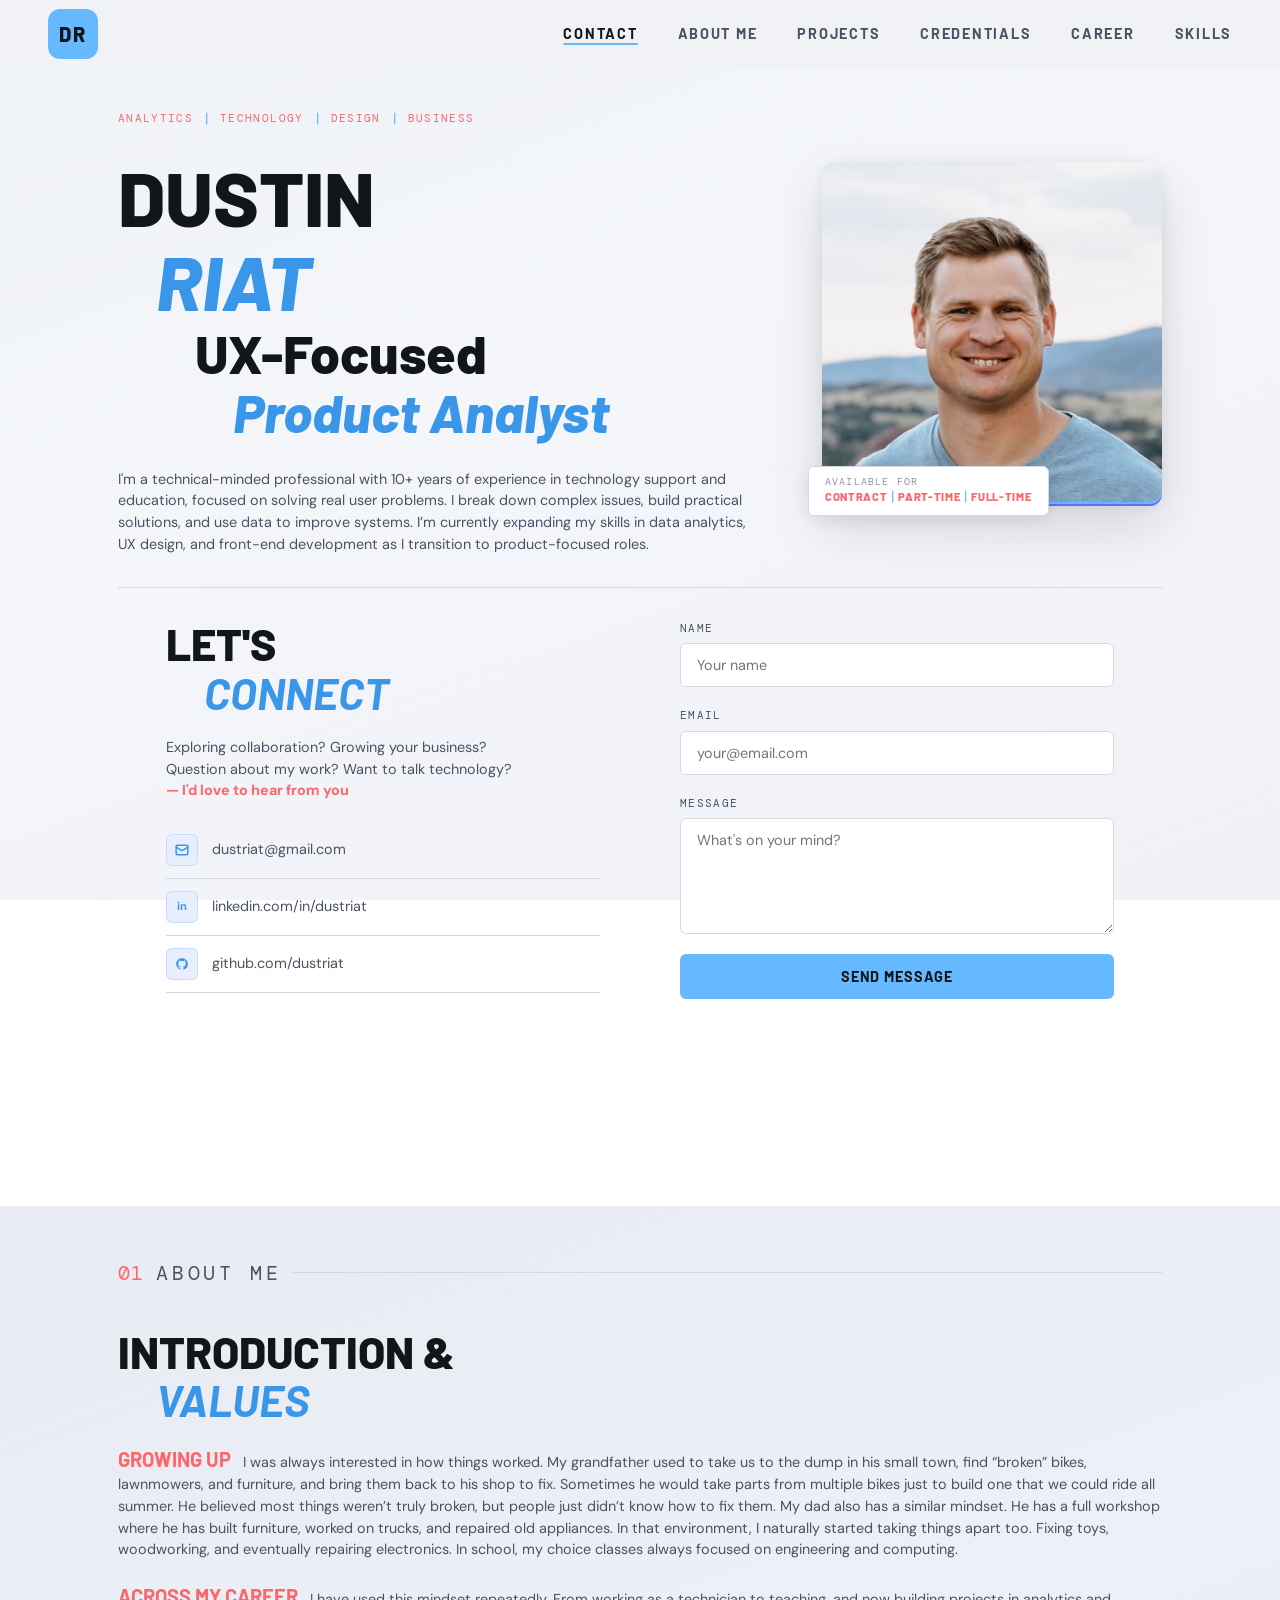
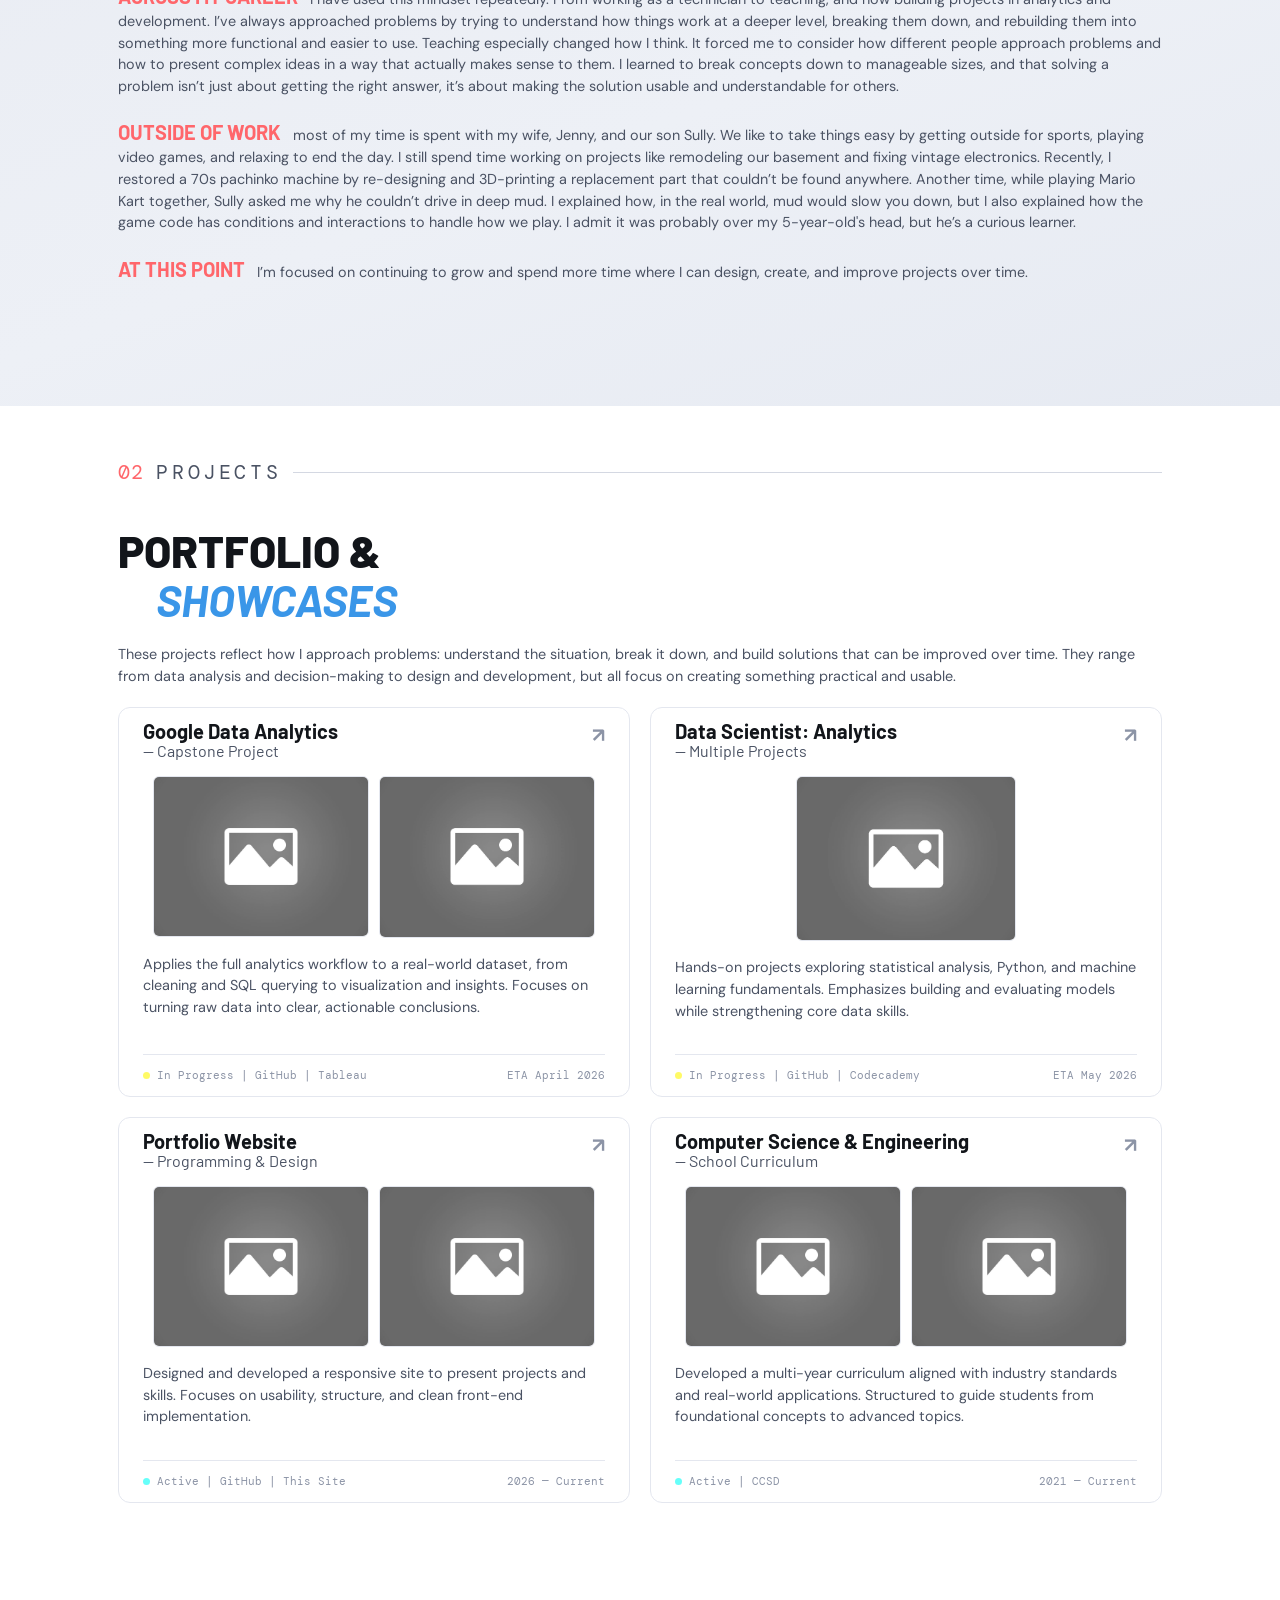
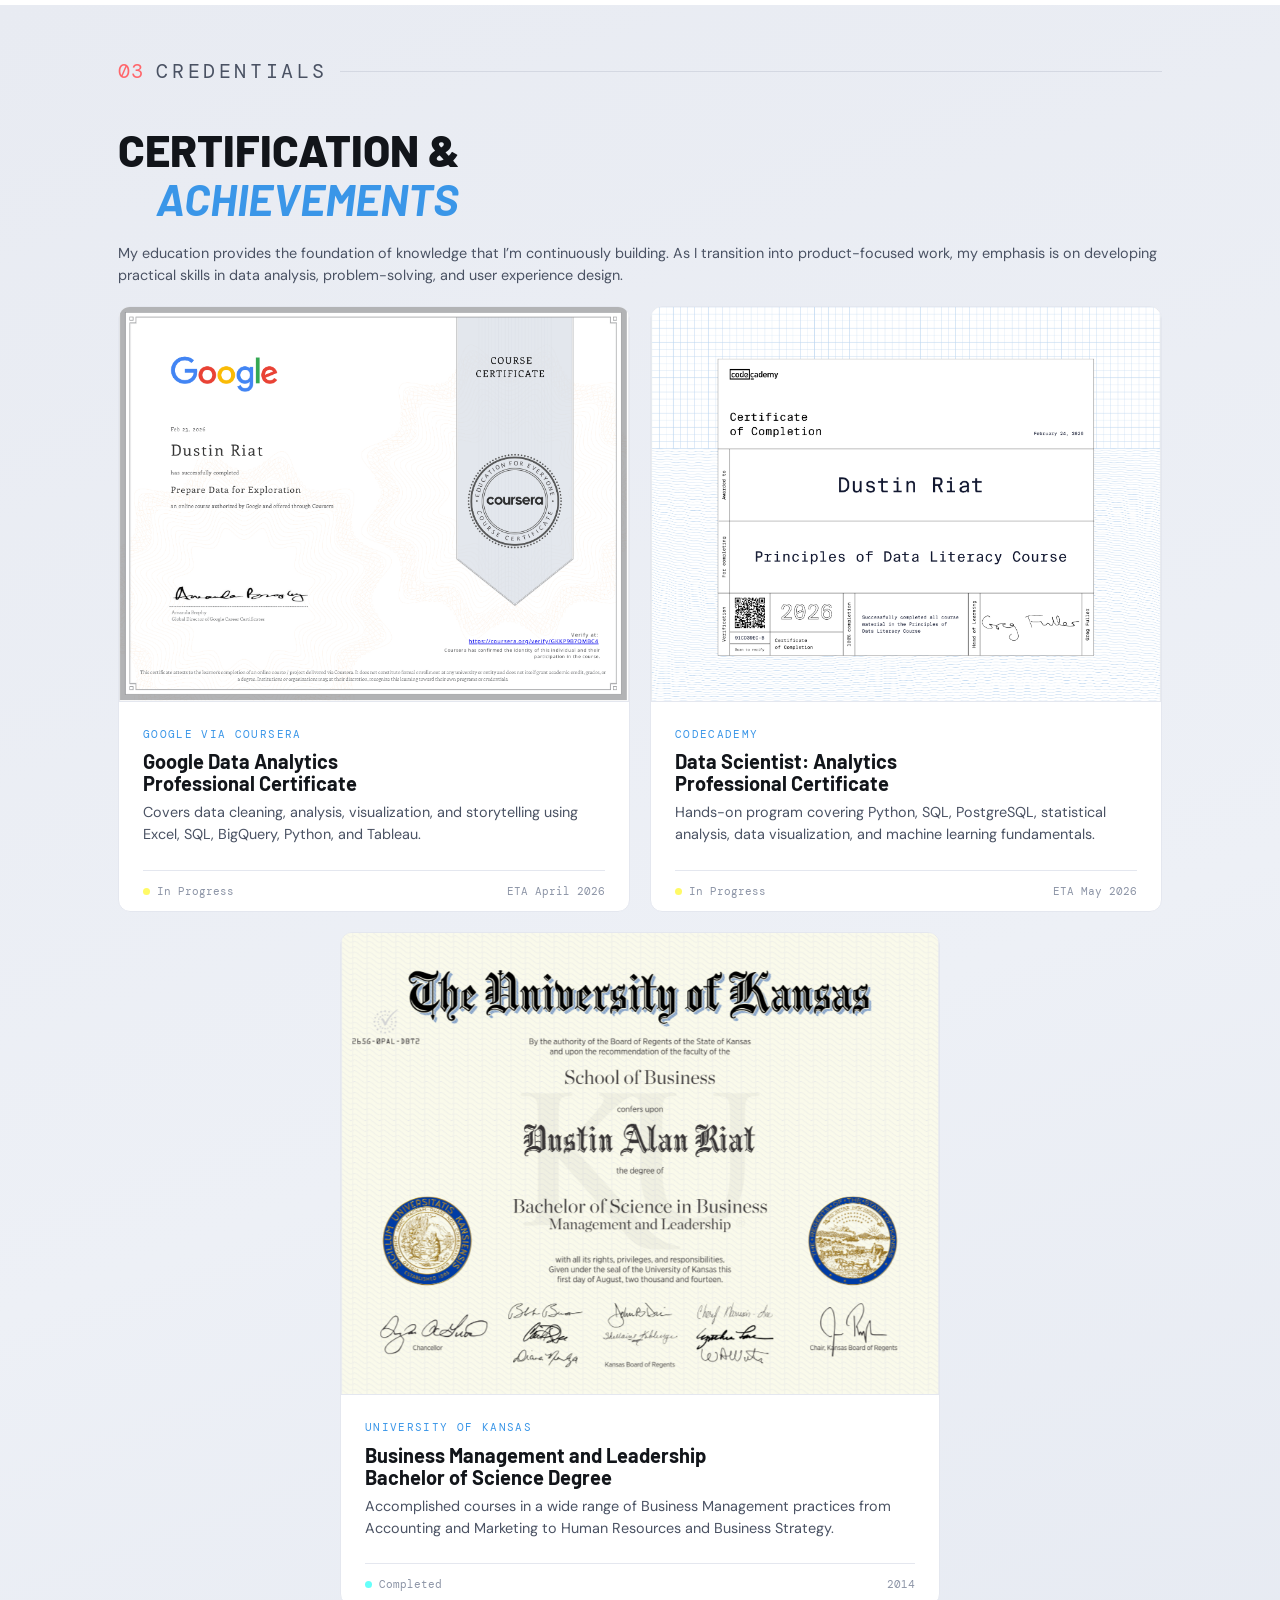
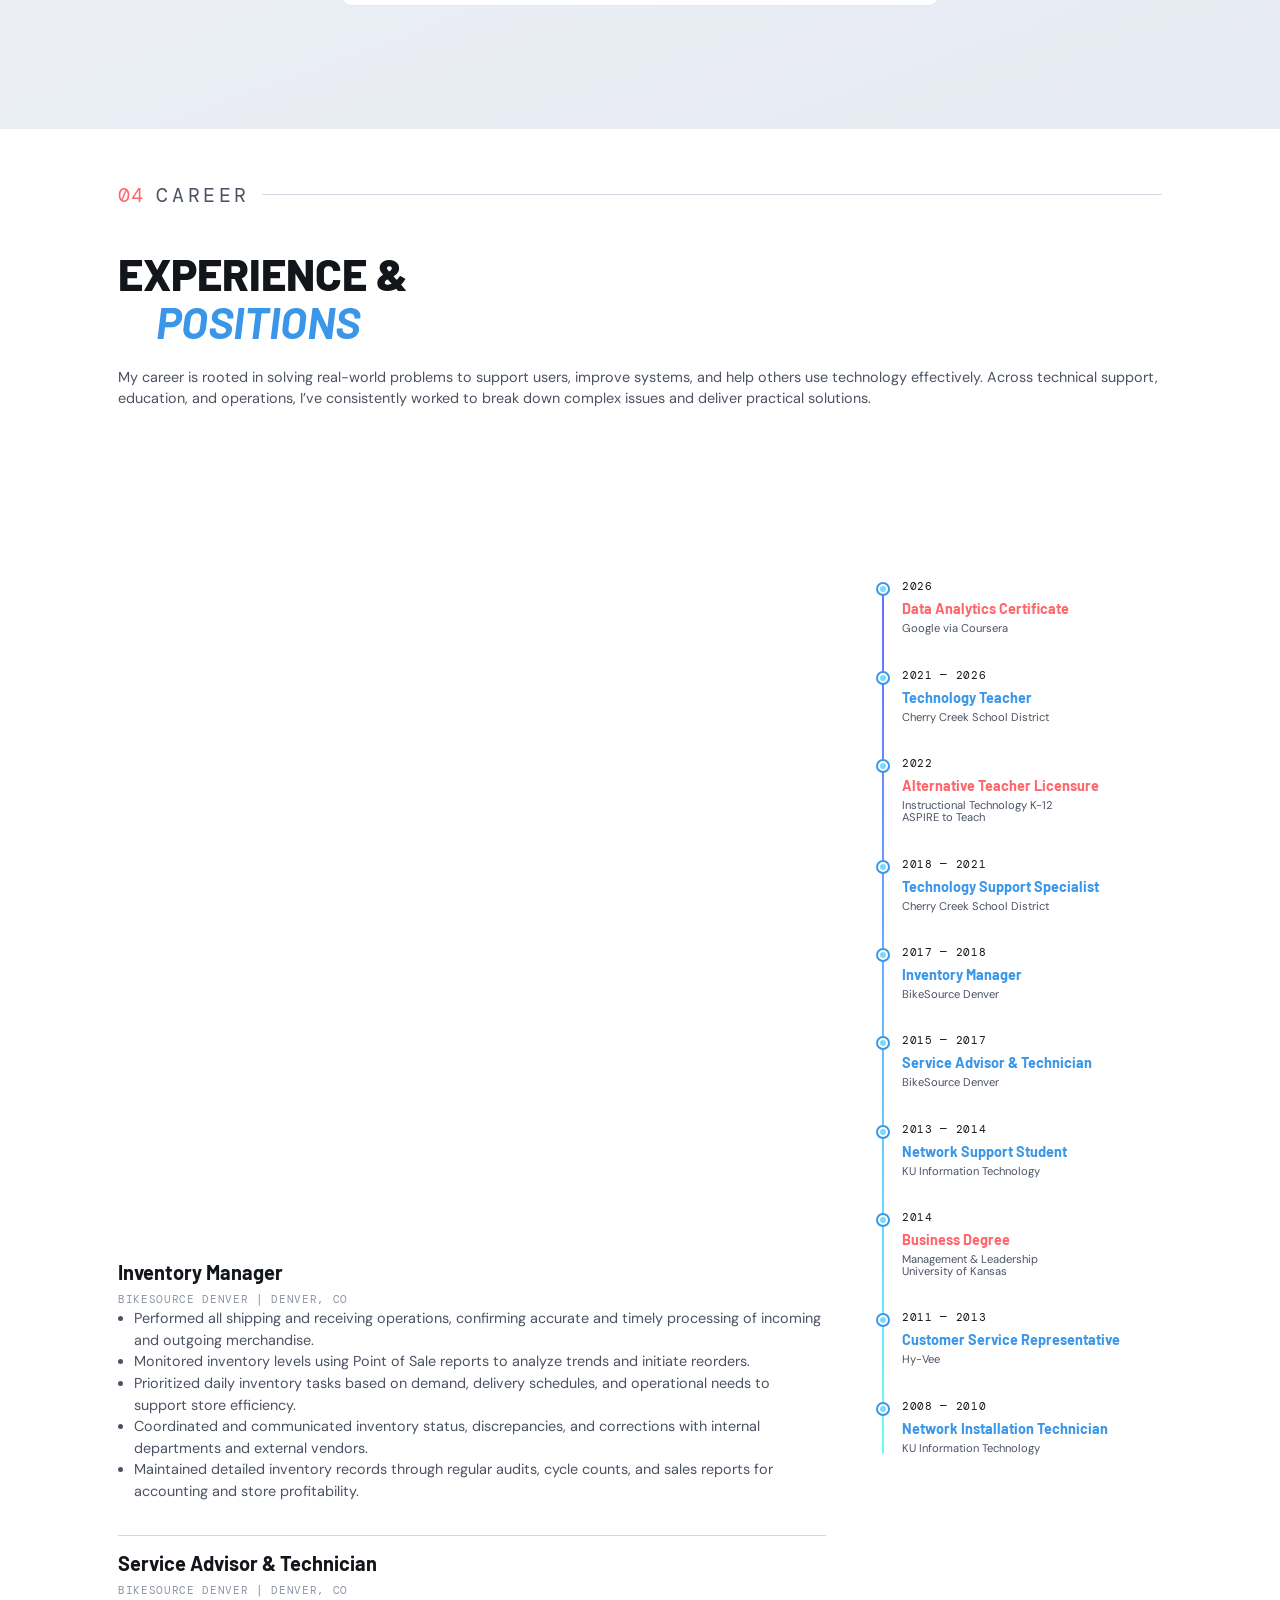
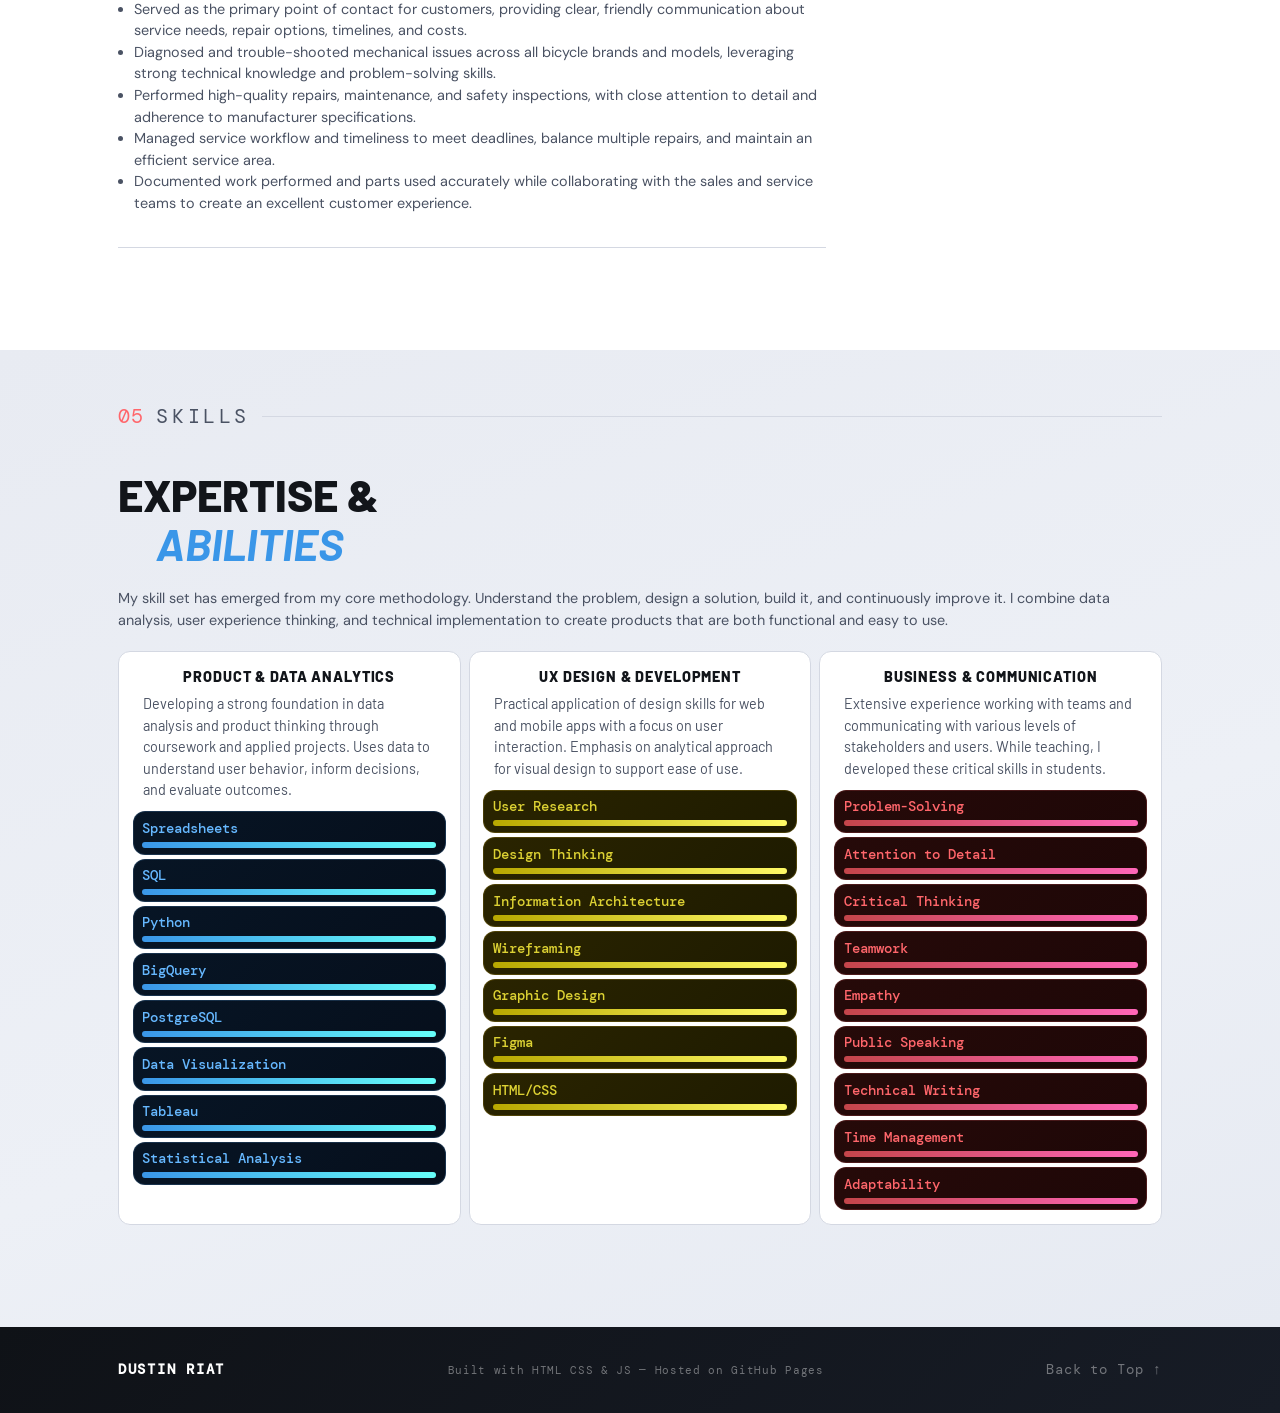
==== commit b0c516cc: "Major fixes to responsive design. Removed redundant code and abstracted styles for titles and headin" ====
--- a/index.html
+++ b/index.html
@@ -83,9 +83,9 @@
           <span class="hero__badge-available">Available for</span>
           <div class="hero__badge-row">
             <span class="hero__badge-work">Contract</span>
-            <span class="hero__divider"> | </span>
+            <span class="hero__divider">|</span>
             <span class="hero__badge-work">Part-time</span>
-            <span class="hero__divider"> | </span>
+            <span class="hero__divider">|</span>
             <span class="hero__badge-work">Full-time</span>
           </div>
         </figcaption>
@@ -93,14 +93,14 @@
     </div>
 
     <!-- ═══ CONTACT ═══ -->
-    <div class="contact-strip">
+    <div class="contact-strip section">
       <div class="container">
         <div class="contact__grid">
           <aside class="contact__info">
             <h2 class="section__heading">Let's</h2>
             <h2 class="section__heading section__heading--2">Connect</h2>
             <p>
-              Exploring collaboration? Growing your business?
+              Exploring collaboration? Growing your business?<br/>
               Question about my work? Want to talk technology?
               <br/>
               <span style="color:#FF666B; font-weight:bold;">— I'd love to hear from you</span>
@@ -156,17 +156,17 @@
         </div>
         <h2 class="section__heading">Introduction &amp;</h2>
         <h2 class="section__heading section__heading--2">Values</h2>
-        <p>
-          <span class="about__highlight">Growing up </span>I was always interested in how things worked. My grandfather used to take us to the dump in his small town, find “broken” bikes, lawnmowers, and furniture, and bring them back to his shop to fix. Sometimes he would take parts from multiple bikes just to build one that we could ride all summer. He believed most things weren’t truly broken, but people just didn’t know how to fix them. My dad also has a similar mindset. He has a full workshop where he has built furniture, worked on trucks, and repaired old appliances. In that environment, I naturally started taking things apart too. Fixing toys, woodworking, and eventually repairing electronics. In school, my choice classes always focused on engineering and computing.
-        </p>
-        <p>
-          <span class="about__highlight">Across my career </span>I have used this mindset repeatedly. From working as a technician to teaching, and now building projects in analytics and development. I’ve always approached problems by trying to understand how things work at a deeper level, breaking them down, and rebuilding them into something more functional and easier to use. Teaching especially changed how I think. It forced me to consider how different people approach problems and how to present complex ideas in a way that actually makes sense to them. I learned to break concepts down to manageable sizes, and that solving a problem isn’t just about getting the right answer, it’s about making the solution usable and understandable for others.
-        </p>
-        <p>
-          <span class="about__highlight">Outside of work </span>most of my time is spent with my wife, Jenny, and our son Sully. We like to take things easy by getting outside for sports, playing video games, and relaxing to end the day. I still spend time working on projects like remodeling our basement and fixing vintage electronics. Recently, I restored a 70s pachinko machine by re-designing and 3D-printing a replacement part that couldn’t be found anywhere. Another time, while playing Mario Kart together, Sully asked me why he couldn’t drive in deep mud. I explained how, in the real world, mud would slow you down, but I also explained how the game code has conditions and interactions to handle how we play. I admit it was probably over my 5-year-old's head, but he’s a curious learner.
-        </p>
-        <p>
-          <span class="about__highlight">At this point </span>I’m focused on continuing to grow and spend more time where I can design, create, and improve projects over time.
+        <p class="about__desc">
+          <span class="desc-accent">Growing up</span>I was always interested in how things worked. My grandfather used to take us to the dump in his small town, find “broken” bikes, lawnmowers, and furniture, and bring them back to his shop to fix. Sometimes he would take parts from multiple bikes just to build one that we could ride all summer. He believed most things weren’t truly broken, but people just didn’t know how to fix them. My dad also has a similar mindset. He has a full workshop where he has built furniture, worked on trucks, and repaired old appliances. In that environment, I naturally started taking things apart too. Fixing toys, woodworking, and eventually repairing electronics. In school, my choice classes always focused on engineering and computing.
+        </p>
+        <p class="about__desc">
+          <span class="desc-accent">Across my career</span>I have used this mindset repeatedly. From working as a technician to teaching, and now building projects in analytics and development. I’ve always approached problems by trying to understand how things work at a deeper level, breaking them down, and rebuilding them into something more functional and easier to use. Teaching especially changed how I think. It forced me to consider how different people approach problems and how to present complex ideas in a way that actually makes sense to them. I learned to break concepts down to manageable sizes, and that solving a problem isn’t just about getting the right answer, it’s about making the solution usable and understandable for others.
+        </p>
+        <p class="about__desc">
+          <span class="desc-accent">Outside of work</span>most of my time is spent with my wife, Jenny, and our son Sully. We like to take things easy by getting outside for sports, playing video games, and relaxing to end the day. I still spend time working on projects like remodeling our basement and fixing vintage electronics. Recently, I restored a 70s pachinko machine by re-designing and 3D-printing a replacement part that couldn’t be found anywhere. Another time, while playing Mario Kart together, Sully asked me why he couldn’t drive in deep mud. I explained how, in the real world, mud would slow you down, but I also explained how the game code has conditions and interactions to handle how we play. I admit it was probably over my 5-year-old's head, but he’s a curious learner.
+        </p>
+        <p class="about__desc">
+          <span class="desc-accent">At this point</span>I’m focused on continuing to grow and spend more time where I can design, create, and improve projects over time.
         </p>
       </div>
     </section>
@@ -203,12 +203,12 @@
             </div>
             
             <p class="project-card__desc">Applies the full analytics workflow to a real-world dataset, from cleaning and SQL querying to visualization and insights. Focuses on turning raw data into clear, actionable conclusions.</p>
-            <div class="project-card__meta">
-              <span class="project-card__status">
+            <div class="meta">
+              <span class="status">
                 <span class="status-dot status-dot--progress"></span>
                 In Progress | GitHub | Tableau
               </span>
-              <span class="project-card__eta">
+              <span class="eta">
                 ETA April 2026
               </span>
             </div>
@@ -224,16 +224,16 @@
             </div>
 
             <div class="project-card__thumb-grid">
-              <div class="project-card__thumb one"><img src="project_pages/codecademy_projects/placeholder.jpg" alt="Python preview" /></div>
+              <div class="project-card__thumb"><img src="project_pages/codecademy_projects/placeholder.jpg" alt="Python preview" /></div>
             </div>
             
             <p class="project-card__desc">Hands-on projects exploring statistical analysis, Python, and machine learning fundamentals. Emphasizes building and evaluating models while strengthening core data skills.</p>
-            <div class="project-card__meta">
-              <span class="project-card__status">
+            <div class="meta">
+              <span class="status">
                 <span class="status-dot status-dot--progress"></span>
                 In Progress | GitHub | Codecademy
               </span>
-              <span class="project-card__eta">
+              <span class="eta">
                 ETA May 2026
               </span>
             </div>
@@ -254,12 +254,12 @@
             </div>
             
             <p class="project-card__desc">Designed and developed a responsive site to present projects and skills. Focuses on usability, structure, and clean front-end implementation.</p>
-            <div class="project-card__meta">
-              <span class="project-card__status">
+            <div class="meta">
+              <span class="status">
                 <span class="status-dot status-dot--active"></span>
                 Active | GitHub | This Site
               </span>
-              <span class="project-card__eta">
+              <span class="eta">
                 2026 — Current
               </span>
             </div>
@@ -280,12 +280,12 @@
             </div>
             
             <p class="project-card__desc">Developed a multi-year curriculum aligned with industry standards and real-world applications. Structured to guide students from foundational concepts to advanced topics.</p>
-            <div class="project-card__meta">
-              <span class="project-card__status">
+            <div class="meta">
+              <span class="status">
                 <span class="status-dot status-dot--active"></span>
                 Active | CCSD
               </span>
-              <span class="project-card__eta">
+              <span class="eta">
                 2021 — Current
               </span>
             </div>
@@ -319,12 +319,12 @@
               <h3 class="cred-card__title">Google Data Analytics<br/>Professional Certificate</h3>
               <p class="cred-card__desc">Covers data cleaning, analysis, visualization, and storytelling using Excel, SQL, BigQuery, Python, and Tableau.</p>
             </div>
-            <div class="cred-card__meta">
-              <span class="cred-card__status">
+            <div class="meta meta__cred-card">
+              <span class="status">
                 <span class="status-dot status-dot--progress"></span>
                 In Progress
               </span>
-              <span class="cred-card__eta">ETA April 2026</span>
+              <span class="eta">ETA April 2026</span>
             </div>
           </div>
 
@@ -337,12 +337,12 @@
               <h3 class="cred-card__title">Data Scientist: Analytics<br/>Professional Certificate</h3>
               <p class="cred-card__desc">Hands-on program covering Python, SQL, PostgreSQL, statistical analysis, data visualization, and machine learning fundamentals.</p>
             </div>
-            <div class="cred-card__meta">
-              <span class="cred-card__status">
+            <div class="meta meta__cred-card">
+              <span class="status">
                 <span class="status-dot status-dot--progress"></span>
                 In Progress
               </span>
-              <span class="cred-card__eta">ETA May 2026</span>
+              <span class="eta">ETA May 2026</span>
             </div>
           </div>
 
@@ -355,12 +355,12 @@
               <h3 class="cred-card__title">Business Management and Leadership<br/>Bachelor of Science Degree</h3>
               <p class="cred-card__desc">Accomplished courses in a wide range of Business Management practices from Accounting and Marketing to Human Resources and Business Strategy.</p>
             </div>
-            <div class="cred-card__meta">
-              <span class="cred-card__status">
+            <div class="meta meta__cred-card">
+              <span class="status">
                 <span class="status-dot status-dot--active"></span>
                 Completed
               </span>
-              <span class="cred-card__eta">2014</span>
+              <span class="eta">2014</span>
             </div>
           </div>
 
@@ -473,7 +473,7 @@
 
             <div class="timeline-item">
               <div class="timeline-item__era">2026</div>
-              <div class="timeline-item__edu">Data Analytics Certificate</div>
+              <div class="timeline-item__title edu">Data Analytics Certificate</div>
               <div class="timeline-item__sub">Google via Coursera</div>
             </div>
 
@@ -485,7 +485,7 @@
 
             <div class="timeline-item">
               <div class="timeline-item__era">2022</div>
-              <div class="timeline-item__edu">Alternative Teacher Licensure</div>
+              <div class="timeline-item__title edu">Alternative Teacher Licensure</div>
               <div class="timeline-item__sub">Instructional Technology K-12</div>
               <div class="timeline-item__sub">ASPIRE to Teach</div>
             </div>
@@ -516,7 +516,7 @@
 
             <div class="timeline-item">
               <div class="timeline-item__era">2014</div>
-              <div class="timeline-item__edu">Business Degree</div>
+              <div class="timeline-item__title edu">Business Degree</div>
               <div class="timeline-item__sub">Management &amp; Leadership</div>
               <div class="timeline-item__sub">University of Kansas</div>
             </div>
--- a/style.css
+++ b/style.css
@@ -57,7 +57,7 @@
   background: linear-gradient(160deg, #eef1f6 0%, #f4f6fa 40%, #eff1f7 100%);
   background-attachment: fixed;
   color: var(--color-ink);
-  line-height: 1.7;
+  line-height: 1.5;
   -webkit-font-smoothing: antialiased;
 }
 
@@ -101,14 +101,14 @@
 
 .section-number {
   font-family: var(--font-mono);
-  font-size: 1.22rem;
+  font-size: 1.25rem;
   color: var(--color-accent);
   letter-spacing: 0.06em;
 }
 
 .section-title {
   font-family: var(--font-mono);
-  font-size: 1.22rem;
+  font-size: 1.25rem;
   text-transform: uppercase;
   letter-spacing: 0.18em;
   color: var(--color-ink-muted);
@@ -127,7 +127,6 @@
   font-weight: 800;
   text-transform: uppercase;
   line-height: 1.1;
-  letter-spacing: -0.01em;
 }
 
 .section__heading--2 {
@@ -140,8 +139,7 @@
 
 .section p {
   color: var(--color-ink-muted);
-  font-size: 0.95rem;
-  line-height: 1.75;
+  font-size: 0.9rem;
   margin-bottom: 1.25rem;
 }
 
@@ -154,7 +152,7 @@
   gap: 0.5rem;
   padding: 0.75rem 1.75rem;
   font-family: var(--font-display);
-  font-size: 0.875rem;
+  font-size: 0.9rem;
   font-weight: 700;
   letter-spacing: 0.06em;
   text-transform: uppercase;
@@ -170,7 +168,8 @@
   border-color: var(--blue);
 }
 
-.btn--primary:hover {
+.btn--primary:hover,
+.btn--primary.in-view {
   background: var(--color-primary-dark);
   border-color: var(--color-primary-dark);
   color: #fff;
@@ -225,9 +224,9 @@
 
 .nav__initials {
   font-family: var(--font-display);
-  font-size: 1.2rem;
+  font-size: 1.25rem;
   font-weight: 800;
-  letter-spacing: 0.1em;
+  letter-spacing: 0.12em;
   color: var(--color-ink);
   text-transform: uppercase;
   transition: color var(--transition), transform var(--transition);
@@ -246,7 +245,7 @@
 
 .nav__links a {
   font-family: var(--font-display);
-  font-size: 0.8rem;
+  font-size: 0.9rem;
   font-weight: 700;
   letter-spacing: 0.12em;
   text-transform: uppercase;
@@ -314,8 +313,8 @@
   font-family: var(--font-display);
   font-size: 2rem;
   font-weight: 800;
-  letter-spacing: 0.04em;
-  color: var(--color-ink);
+  letter-spacing: 0.06em;
+  color: var(--color-ink-muted);
   text-transform: uppercase;
 }
 
@@ -354,13 +353,13 @@
 
 .hero__tag {
   font-family: var(--font-mono);
-  font-size: 0.72rem;
-  letter-spacing: 0.1em;
+  font-size: 0.7rem;
+  letter-spacing: 0.12em;
   color: var(--color-accent);
   text-transform: uppercase;
 }
 
-.hero__divider { color: var(--blue); font-size: 0.875rem; }
+.hero__divider { color: var(--blue); font-size: 0.9rem; }
 
 .hero__headline {
   display: flex;
@@ -368,8 +367,7 @@
   font-family: var(--font-display);
   font-size: clamp(3rem, 6vw, 5.75rem);
   font-weight: 800;
-  line-height: 1.0;
-  letter-spacing: -0.01em;
+  line-height: 1.1;
   text-transform: uppercase;
   margin-bottom: 1.75rem;
 }
@@ -377,15 +375,13 @@
 .hero__line    { opacity: 0; display: block; }
 .hero__line--1 { animation: fadeUp 0.8s 0.35s forwards; }
 .hero__line--2 { animation: fadeUp 0.8s 0.5s forwards;  color: var(--color-primary-dark); font-style: italic; margin-left: clamp(0.15rem, 3vw, 3rem); }
-.hero__line--3 { animation: fadeUp 0.8s 0.65s forwards; text-transform: none; font-size: 0.6em; margin-left: clamp(0.3rem, 6vw, 6rem); }
-.hero__line--4 { animation: fadeUp 0.8s 0.8s forwards;  color: var(--color-primary-dark); font-style: italic; text-transform: none; font-size: 0.6em; margin-left: clamp(0.45rem, 9vw, 9rem); }
+.hero__line--3 { animation: fadeUp 0.8s 0.65s forwards; text-transform: none; font-size: 0.7em; margin-left: clamp(0.3rem, 6vw, 6rem); }
+.hero__line--4 { animation: fadeUp 0.8s 0.8s forwards;  color: var(--color-primary-dark); font-style: italic; text-transform: none; font-size: 0.7em; margin-left: clamp(0.45rem, 9vw, 9rem); }
 
 .hero__sub {
-  max-width: 50ch;
-  font-size: 1rem;
+  font-size: 0.9rem;
   font-weight: 400;
   color: var(--color-ink-muted);
-  line-height: 1.75;
   opacity: 0;
   animation: fadeUp 0.8s 0.95s forwards;
 }
@@ -432,14 +428,14 @@
   display: flex;
   flex-direction: column;
   gap: 0.1rem;
-  line-height: 1;
+  line-height: 1.1;
 }
 
 .hero__badge-available {
   font-family: var(--font-mono);
-  font-size: 0.62rem;
-  text-transform: uppercase;
-  letter-spacing: 0.1em;
+  font-size: 0.6rem;
+  text-transform: uppercase;
+  letter-spacing: 0.12em;
   color: var(--color-ink-faint);
   display: block;
 }
@@ -452,24 +448,19 @@
 
 .hero__badge-work {
   font-family: var(--font-display);
-  font-size: 0.75rem;
+  font-size: 0.7rem;
   font-weight: 800;
   letter-spacing: 0.06em;
   color: var(--color-accent);
   text-transform: uppercase;
 }
 
-.hero__badge-divider {
-  color: var(--blue);
-  font-size: 0.875rem;
-  font-weight: 800;
-}
-
 /* ============================
    CONTACT — grid, links, and form
    ============================ */
 .contact-strip {
   padding-top: 2rem;
+  width: 100%;
   border-top: 1px solid var(--color-border);
   opacity: 0;
   animation: fadeUp 0.8s 1.2s forwards;
@@ -483,8 +474,8 @@
 }
 
 /* ── Contact Info column ── */
-.contact__info p {
-  max-width: 42ch;
+.contact__info {
+  width: 100%; max-width: 500px;
 }
 
 .contact__links {
@@ -497,14 +488,15 @@
   display: flex;
   align-items: center;
   gap: 0.875rem;
-  font-size: 0.875rem;
+  font-size: 0.9rem;
   color: var(--color-ink-muted);
   transition: color var(--transition), transform var(--transition);
   padding: 0.75rem 0;
   border-bottom: 1px solid var(--color-border);
 }
 
-.contact__link:hover {
+.contact__link:hover,
+.contact__link.in-view {
   color: var(--color-primary-dark);
   transform: translateY(-3px);
 }
@@ -514,18 +506,19 @@
   align-items: center;
   justify-content: center;
   width: 32px; height: 32px;
-  background: linear-gradient(135deg, #eef5ff, #E8EEFF);
+  background: #E8EEFF;
   border: 1px solid rgba(102,184,255,0.3);
   border-radius: var(--radius);
-  font-size: 0.75rem;
+  font-size: 0.7rem;
   font-weight: 700;
   color: var(--color-primary-dark);
   transition: background var(--transition), border-color var(--transition), box-shadow var(--transition), color var(--transition), transform var(--transition);
   flex-shrink: 0;
 }
 
-.contact__link:hover .contact__link-icon {
-  background: linear-gradient(135deg, #3a96e8, #2f7fd1);
+.contact__link:hover .contact__link-icon,
+.contact__link.in-view .contact__link-icon {
+  background: var(--color-primary-dark);
   border-color: var(--color-primary-dark);
   color: #fff;
   transform: translateY(-2px);
@@ -536,6 +529,7 @@
 .contact__form {
   display: flex;
   flex-direction: column;
+  width: 100%; max-width: 500px;
   gap: 1.25rem;
 }
 
@@ -547,7 +541,7 @@
 
 .form-group label {
   font-family: var(--font-mono);
-  font-size: 0.68rem;
+  font-size: 0.7rem;
   text-transform: uppercase;
   letter-spacing: 0.12em;
   color: var(--color-ink-muted);
@@ -588,12 +582,19 @@
 /* ============================
    ABOUT
    ============================ */
-.about__highlight {
+.about__desc {
+  color: var(--color-ink-muted);
+  font-size: 0.9rem;
+  margin-bottom: 1.25rem;
+}
+
+.desc-accent {
   font-family: var(--font-display);
   font-size: 1.25rem;
   font-weight: 700;
   color: var(--color-accent);
   text-transform: uppercase;
+  padding-right: 0.75rem;
 }
 
 /* ============================
@@ -610,11 +611,12 @@
   display: flex;
   flex-direction: column;
   width: 100%; height: 100%;
+  max-width: 600px;
   gap: 0.75rem;
   background: var(--color-surface);
   border: 1px solid var(--color-border-light);
   border-radius: var(--radius-lg);
-  padding: 1.5rem;
+  padding: 0.75rem 1.5rem;
   transition: border-color var(--transition), box-shadow var(--transition), transform var(--transition);
   position: relative;
   overflow: hidden;
@@ -622,7 +624,7 @@
 }
 
 /* ── Odd number card adjustment ── */
-.project-card.solo {
+.solo {
   width: 100%; height: 100%;
 }
 
@@ -636,13 +638,17 @@
   transition: opacity 0.3s ease;
 }
 
-.project-card:hover {
+.project-card:hover,
+.project-card.in-view {
   border-color: var(--blue);
   box-shadow: 0 10px 36px rgba(102, 184, 255, 0.35);
   transform: translateY(-3px);
 }
 
-.project-card:hover::before { opacity: 1; }
+.project-card:hover::before,
+.project-card.in-view::before {
+  opacity: 1;
+}
 
 .project-card__top {
   display: flex;
@@ -659,6 +665,13 @@
   justify-content: center;
 }
 
+/* ── Single image adjustment ── */
+.project-card__thumb-grid > :last-child:nth-child(odd) {
+  grid-column: 1 / -1;
+  width: 50%;
+  justify-self: center;
+}
+
 .project-card__thumb {
   aspect-ratio: 4 / 3;
   border-radius: var(--radius);
@@ -667,13 +680,6 @@
   border: 1px solid var(--color-border-light);
 }
 
-/* ── Single photo thumb adjustment ── */
-.project-card__thumb.one {
-  grid-column: 1 / -1;
-  width: 50%;
-  justify-self: center;
-}
-
 .project-card__thumb img {
   width: 100%; height: 100%;
   object-fit: cover;
@@ -683,59 +689,28 @@
 
 .project-card:hover .project-card__thumb img { transform: scale(1.03); }
 
-/* ── Category badges ── */
-.project-card__category--data,
-.project-card__category--design,
-.project-card__category--bus {
-  font-family: var(--font-mono);
-  font-size: 0.65rem;
-  text-transform: uppercase;
-  letter-spacing: 0.12em;
-  border-radius: var(--radius);
-  padding: 0.2rem 0.65rem;
-}
-
-/* Analytics — blue */
-.project-card__category--data {
-  background: linear-gradient(135deg, #eef5ff, #e8eeff);
-  color: var(--color-primary-dark);
-  border: 1px solid rgba(102, 184, 255, 0.3);
-}
-
-/* Design — yellow */
-.project-card__category--design {
-  background: linear-gradient(135deg, #fffde6, #fff8cc);
-  color: #8a7200;
-  border: 1px solid rgba(255, 250, 102, 1);
-}
-
-/* Business — coral */
-.project-card__category--bus {
-  background: linear-gradient(135deg, #fff0f0, #ffe8e9);
-  color: #c43a3f;
-  border: 1px solid rgba(255, 102, 107, 0.3);
-}
-
 .project-card__arrow {
-  font-size: 1.1rem;
+  font-size: 1.25rem;
+  font-weight:700;
   color: var(--color-ink-faint);
   transition: color var(--transition), transform var(--transition);
 }
 
-.project-card:hover .project-card__arrow {
+.project-card:hover .project-card__arrow,
+.project-card.in-view .project-card__arrow {
   color: var(--color-accent);
   transform: translate(2px, -2px);
 }
 
 .project-card__title {
   font-family: var(--font-display);
-  line-height: 1.25;
+  line-height: 1.1;
   gap: 0.25rem;
   transition: color var(--transition);
 }
 
 .project-card__title h3 {
-  font-size: 1.1rem;
+  font-size: 1.25rem;
   font-weight: 700;
   color: var(--color-ink);
 }
@@ -746,28 +721,29 @@
   color: var(--color-ink-muted);
 }
 
-.project-card:hover .project-card__title h3 { color: var(--color-primary-dark); }
+.project-card:hover .project-card__title h3,
+.project-card.in-view .project-card__title h3 {
+  color: var(--color-primary-dark);
+}
 
 .project-card__desc {
-  font-size: 0.85rem;
-  color: var(--color-ink-muted);
-  line-height: 1.65;
-}
-
-.project-card__meta {
+  font-size: 0.9rem;
+  color: var(--color-ink-muted);
+  flex: 1;
+}
+
+.meta {
   display: flex;
   align-items: center;
   justify-content: space-between;
   padding-top: 0.75rem;
   border-top: 1px solid var(--color-border-light);
-  margin-top: auto;
-}
-
-.project-card__status,
-.project-card__eta {
+}
+
+.status,
+.eta {
   font-family: var(--font-mono);
-  font-size: 0.65rem;
-  letter-spacing: 0.07em;
+  font-size: 0.7rem;
   color: var(--color-ink-faint);
 }
 
@@ -814,6 +790,7 @@
   display: flex;
   flex-direction: column;
   width: 100%; height: 100%;
+  max-width: 600px;
   background: var(--color-surface);
   border: 1px solid var(--color-border-light);
   border-radius: var(--radius-lg);
@@ -821,12 +798,8 @@
   transition: box-shadow var(--transition), color var(--transition), transform var(--transition);
 }
 
-/* ── Odd number card adjustment ── */
-.cred-card.solo {
-  width: 100%; height: 100%;
-}
-
-.cred-card:hover {
+.cred-card:hover,
+.cred-card.in-view {
   border-color: var(--color-border);
   box-shadow: 0 10px 36px rgba(102, 184, 255, 0.35);
   transform: translateY(-2px);
@@ -863,7 +836,7 @@
 
 .cred-card__issuer {
   font-family: var(--font-mono);
-  font-size: 0.65rem;
+  font-size: 0.7rem;
   text-transform: uppercase;
   letter-spacing: 0.12em;
   color: var(--color-primary-dark);
@@ -871,33 +844,20 @@
 
 .cred-card__title {
   font-family: var(--font-display);
-  font-size: 1.1rem;
+  font-size: 1.25rem;
   font-weight: 700;
   color: var(--color-ink);
-  line-height: 1.25;
+  line-height: 1.1;
 }
 
 .cred-card__desc {
-  font-size: 0.83rem;
-  color: var(--color-ink-muted);
-  line-height: 1.6;
-}
-
-.cred-card__meta {
-  display: flex;
-  align-items: center;
-  justify-content: space-between;
-  padding: 0.75rem 0 1.5rem;
-  border-top: 1px solid var(--color-border-light);
-  margin: 0.25rem 1.5rem 0;
-}
-
-.cred-card__status,
-.cred-card__eta {
-  font-family: var(--font-mono);
-  font-size: 0.65rem;
-  letter-spacing: 0.07em;
-  color: var(--color-ink-faint);
+  font-size: 0.9rem;
+  color: var(--color-ink-muted);
+}
+
+.meta__cred-card {
+  padding-bottom: 0.75rem;
+  margin: 0 1.5rem;
 }
 
 /* ============================
@@ -926,16 +886,15 @@
   font-size: 1.75rem;
   font-weight: 800;
   color: var(--color-accent);
-  line-height: 1;
+  line-height: 1.1;
   margin-bottom: 0.3rem;
 }
 
 .stat__label {
   font-family: var(--font-mono);
-  font-size: 0.68rem;
-  text-transform: uppercase;
-  letter-spacing: 0.08em;
-  line-height: 1.2;
+  font-size: 0.7rem;
+  text-transform: uppercase;
+  letter-spacing: 0.06em;
   display: inline-block;
   color: var(--color-ink-muted);
 }
@@ -953,77 +912,42 @@
 .career__list { display: flex; flex-direction: column; }
 
 .career-item {
-  display: grid;
-  grid-template-columns: 1fr;
-  gap: 2.25rem;
-  padding: 2.25rem 0;
+  display: flex;
+  width: 100%;
+  padding: 1rem 0;
   border-bottom: 1px solid var(--color-border);
   transition: background var(--transition);
   position: relative;
 }
 
-.career-item:first-child { padding-top: 0; }
-.career-item:last-child  { border-bottom: none; padding-bottom: 0; }
-
-.career-item::after {
-  content: attr(data-index);
-  position: absolute;
-  top: 2rem; right: 0;
-  font-family: var(--font-display);
-  font-size: 5rem;
-  font-weight: 800;
-  color: var(--color-border-light);
-  line-height: 1;
-  pointer-events: none;
-  transition: color var(--transition);
-}
-
-.career-item:hover::after { color: rgba(102, 184, 255, 0.12); }
-
-.career-item__type {
-  font-family: var(--font-display);
-  font-size: 0.7rem;
-  font-weight: 800;
-  text-transform: uppercase;
-  letter-spacing: 0.12em;
-  color: var(--color-primary-dark);
-}
-
 .career-item__content h3 {
   font-family: var(--font-display);
-  font-size: 1.2rem;
+  font-size: 1.25rem;
   font-weight: 700;
-  line-height: 1.25;
+  line-height: 1.1;
   margin-bottom: 0.5rem;
   transition: color var(--transition);
 }
 
-.career-item:hover .career-item__content h3 { color: var(--color-primary-dark); }
+.career-item:hover .career-item__content h3,
+.career-item.in-view .career-item__content h3 {
+  color: var(--color-primary-dark);
+}
 
 .career-item__org {
   font-family: var(--font-mono);
   font-size: 0.7rem;
-  letter-spacing: 0.05em;
-  color: var(--color-ink-faint);
-  text-transform: uppercase;
-  display: block;
-}
-
-.career-item__year {
-  font-family: var(--font-mono);
-  font-size: 0.68rem;
   letter-spacing: 0.06em;
   color: var(--color-ink-faint);
-  margin-bottom: 0.75rem;
+  text-transform: uppercase;
+  display: block;
 }
 
 .career-item__content ul {
-  font-size: 0.875rem;
-  color: var(--color-ink-muted);
-  line-height: 1.72;
+  font-size: 0.9rem;
+  color: var(--color-ink-muted);
   list-style-type: disc;
   padding-left: 1rem;
-  max-width: 65ch;
   margin-bottom: 1rem;
 }
 
@@ -1066,50 +990,29 @@
 
 .timeline-item__era {
   font-family: var(--font-mono);
-  font-size: 0.62rem;
-  text-transform: uppercase;
-  letter-spacing: 0.1em;
+  font-size: 0.7rem;
+  text-transform: uppercase;
+  letter-spacing: 0.06em;
   color: var(--color-ink);
   margin-bottom: 0.2rem;
 }
 
-.timeline-item__current {
-  font-family: var(--font-display);
-  font-size: 1rem;
-  font-weight: 800;
-  color: var(--color-primary-light);
-  line-height: 1.4;
-  margin-bottom: 0.15rem;
-}
-
-.timeline-item__current-sub {
-  font-size: 0.85rem;
-  color: var(--color-ink-muted);
-  line-height: 1.5;
-}
-
 .timeline-item__title {
   font-family: var(--font-display);
-  font-size: 0.875rem;
+  font-size: 0.9rem;
   font-weight: 700;
   color: var(--color-primary-dark);
-  line-height: 1.3;
   margin-bottom: 0.15rem;
 }
 
-.timeline-item__edu {
-  font-family: var(--font-display);
-  font-size: 0.875rem;
-  font-weight: 700;
+.edu {
   color: var(--color-accent);
-  line-height: 1.3;
-  margin-bottom: 0.15rem;
 }
 
 .timeline-item__sub {
-  font-size: 0.78rem;
-  color: var(--color-ink-muted);
-  line-height: 1.45;
+  font-size: 0.7rem;
+  color: var(--color-ink-muted);
+  line-height: 1.1;
 }
 
 /* ============================
@@ -1136,14 +1039,15 @@
   overflow: hidden;
 }
 
-.skill-card:hover {
+.skill-card:hover,
+.skill-card.in-view {
   box-shadow: 0 8px 24px rgba(102, 184, 255, 0.35);
   transform: translateY(-3px);
 }
 
 .skill-card h3 {
   font-family: var(--font-display);
-  font-size: 0.95rem;
+  font-size: 0.9rem;
   font-weight: 800;
   text-align: center;
   text-transform: uppercase;
@@ -1154,8 +1058,7 @@
 
 .skill-card p {
   font-family: var(--font-display);
-  font-size: 0.75rem;
-  letter-spacing: 0.06em;
+  font-size: 0.9rem;
   margin: 0 0.65rem 0.65rem 0.65rem;
   color: var(--color-ink-muted);
 }
@@ -1170,7 +1073,8 @@
 /* Base structure shared by all skill row variants */
 .skill-row--data,
 .skill-row--design,
-.skill-row--bus {
+.skill-row--bus,
+.skill-row--tech {
   border-radius: var(--radius-lg);
   padding: 0.35rem 0.55rem;
   border: 1px solid transparent;
@@ -1181,9 +1085,8 @@
 
 .skill-row__label {
   font-family: var(--font-mono);
-  font-size: 0.85rem;
+  font-size: 0.9rem;
   font-weight: 500;
-  letter-spacing: 0.05em;
   display: block;
   margin-bottom: 0.15rem;
 }
@@ -1234,6 +1137,18 @@
   background: linear-gradient(90deg, var(--dark-blue), var(--cyan));
 }
 
+/* Technology — green */
+.skill-row--tech {
+  background: linear-gradient(135deg, #0f2a0f, #0a1f0a);
+  border-color: rgba(47, 158, 68, 0.18);
+}
+
+.skill-row--tech .skill-row__label { color: #40E862; }
+
+.skill-row--tech .skill-bar {
+  background: linear-gradient(90deg, #2f9E44, #6BFF66);
+}
+
 /* ============================
    FOOTER
    ============================ */
@@ -1249,28 +1164,24 @@
   justify-content: space-between;
   flex-wrap: wrap;
   gap: 1rem;
-  font-size: 0.8rem;
+  font-family: var(--font-mono);
+  font-size: 0.9rem;
 }
 
 .footer__name {
-  font-family: var(--font-display);
-  font-size: 0.875rem;
   font-weight: 700;
+  letter-spacing: 0.12em;
+  text-transform: uppercase;
+  color: #fff;
+}
+
+.footer__copy {
+  font-size: 0.7rem;
   letter-spacing: 0.06em;
-  text-transform: uppercase;
-  color: #fff;
-}
-
-.footer__copy {
-  font-family: var(--font-mono);
-  font-size: 0.7rem;
-  letter-spacing: 0.05em;
 }
 
 .footer__top {
-  font-family: var(--font-mono);
-  font-size: 0.7rem;
-  letter-spacing: 0.1em;
+  letter-spacing: 0.06em;
   color: rgba(255,255,255,0.4);
   transition: color var(--transition);
 }
@@ -1283,66 +1194,38 @@
 
 /* ── Hero banner ── */
 .subpage-hero {
-  padding: calc(var(--nav-height) + 3rem) var(--container-pad) 3.5rem;
+  padding: calc(var(--nav-height) + 3rem) 0 3.5rem;
   background: linear-gradient(160deg, #e8ebf2 0%, #edf0f6 60%, #e6eaf2 100%);
   border-bottom: 1px solid var(--color-border);
 }
 
-.subpage-back-link {
-  display: inline-flex;
-  align-items: center;
-  gap: 0.5rem;
-  font-family: var(--font-mono);
-  font-size: 0.72rem;
-  text-transform: uppercase;
-  letter-spacing: 0.1em;
-  color: var(--color-ink-muted);
-  margin-bottom: 1.75rem;
-  transition: color var(--transition);
-}
-
-.subpage-back-link:hover { color: var(--color-primary-dark); }
-
-.subpage-hero__eyebrow {
-  display: flex;
-  align-items: center;
-  justify-content: center;
-  gap: 0.5rem;
-  margin-bottom: 0.5rem;
-  flex-wrap: wrap;
-}
-
-.subpage-hero__status {
-  display: flex;
-  align-items: center;
-  gap: 0.45rem;
-  font-family: var(--font-mono);
-  font-size: 0.68rem;
-  letter-spacing: 0.08em;
-  color: var(--color-ink-faint);
-}
-
 .subpage-hero__title {
   font-family: var(--font-display);
   font-size: clamp(2.25rem, 5vw, 3.75rem);
   font-weight: 800;
   text-transform: uppercase;
-  line-height: 1.05;
-  letter-spacing: -0.01em;
-  margin: 1rem 0;
+  line-height: 1.1;
+  margin: 1rem 0 0;
+}
+
+.subpage-hero__title--2 {
+  font-size: clamp(1.75rem, 3vw, 2.25rem);
+  font-style: italic;
+  font-weight: 700;
+  color: var(--color-primary-dark);
+  margin: 0 0 1.25rem clamp(0.15rem, 3vw, 3rem);
 }
 
 .subpage-hero__sub {
   max-width: 64ch;
-  font-size: 1rem;
-  color: var(--color-ink-muted);
-  line-height: 1.75;
+  font-size: 0.9rem;
+  color: var(--color-ink-muted);
   margin-bottom: 1.75rem;
 }
 
 /* ── Main content area ── */
 .subpage-content {
-  padding: clamp(3rem, 7vw, 5rem) 0;
+  padding: var(--container-pad) 0;
 }
 
 .subpage-grid {
@@ -1354,33 +1237,31 @@
 
 /* ── Sections inside the main column ── */
 .subpage-section {
-  margin-bottom: 3.5rem;
-  padding-bottom: 3.5rem;
+  width: 100%;
+  margin-bottom: 1rem;
+  padding-bottom: 0.75rem;
   border-bottom: 1px solid var(--color-border);
 }
 
-.subpage-section:last-child {
-  border-bottom: none;
-  margin-bottom: 0;
-  padding-bottom: 0;
-}
-
 .subpage-section__heading {
   font-family: var(--font-display);
-  font-size: 1.3rem;
+  font-size: 1.25rem;
   font-weight: 800;
   text-transform: uppercase;
-  letter-spacing: 0.04em;
+  color: var(--color-ink);
   margin-bottom: 1.25rem;
-  color: var(--color-ink);
+  transition: color var(--transition);
+}
+
+.subpage-section:hover .subpage-section__heading,
+.subpage-section.in-view .subpage-section__heading {
+  color: var(--color-primary-dark);
 }
 
 .subpage-main p {
-  font-size: 0.95rem;
-  color: var(--color-ink-muted);
-  line-height: 1.78;
+  font-size: 0.9rem;
+  color: var(--color-ink-muted);
   margin-bottom: 1rem;
-  max-width: 66ch;
 }
 
 /* ── Numbered process steps ── */
@@ -1404,26 +1285,28 @@
   font-size: 5rem;
   font-weight: 800;
   color: var(--color-border-light);
-  letter-spacing: 0.1em;
+  letter-spacing: 0.06em;
   padding-top: 0.2rem;
-  transform: translateX(calc(-1 * var(--container-pad)));
-}
-
-.subpage-step:hover .subpage-step__num {
+  transform: translateX(calc(-1 * var(--container-pad) + 0.5rem));
+  transition: color var(--transition), opacity var(--transition);
+}
+
+.subpage-step:hover .subpage-step__num,
+.subpage-step.in-view .subpage-step__num {
   color: var(--color-primary-dark);
   opacity: 0.35;
 }
 
 .subpage-step h3 {
   font-family: var(--font-display);
-  font-size: 0.95rem;
+  font-size: 0.9rem;
   font-weight: 700;
   color: var(--color-ink);
   margin-bottom: 0.35rem;
 }
 
 .subpage-step p {
-  font-size: 0.875rem !important;
+  font-size: 0.9rem !important;
   margin-bottom: 0 !important;
 }
 
@@ -1433,13 +1316,18 @@
   grid-template-columns: repeat(2, 1fr);
   margin: 0.65rem;
   gap: 0.65rem;
-  align-items: center;
+  justify-content: center;
+}
+
+/* ── Single image adjustment ── */
+.step-img-grid > :last-child:nth-child(odd) {
+  grid-column: 1 / -1;
+  width: 50%;
+  justify-self: center;
 }
 
 .step-img-wrap {
   aspect-ratio: 4 / 3;
-  position: relative;
-  display: block;
   border-radius: var(--radius);
   overflow: hidden;
   border: 1px solid var(--color-border-light);
@@ -1458,13 +1346,15 @@
   z-index: 1;
 }
 
-.step-img-wrap:hover {
+.step-img-wrap:hover,
+.step-img-wrap.in-view {
   border-color: var(--blue);
   box-shadow: 0 10px 36px rgba(102, 184, 255, 0.35);
   transform: translateY(-3px);
 }
 
-.step-img-wrap:hover::before { opacity: 1; }
+.step-img-wrap:hover::before,
+.step-img-wrap.in-view::before { opacity: 1; }
 
 .step-img {
   display: block;
@@ -1480,29 +1370,33 @@
 .subpage-sidebar {
   display: flex;
   flex-direction: column;
+  max-width: 300px;
   gap: 1.25rem;
+  margin: 0 auto;
   position: sticky;
-  top: calc(var(--nav-height) + 2rem);
+  top: calc(var(--nav-height) + 1rem);
 }
 
 .subpage-sidebar__card {
   background: var(--color-surface);
   border: 1px solid var(--color-border-light);
   border-radius: var(--radius-lg);
-  padding: 1.5rem;
+  padding: 0.75rem 1.5rem;
   transition: box-shadow var(--transition), transform var(--transition);
   position: relative;
   overflow: hidden;
-}
-
-.subpage-sidebar__card:hover {
+  width: 100%;
+}
+
+.subpage-sidebar__card:hover,
+.subpage-sidebar__card.in-view {
   box-shadow: 0 8px 24px rgba(102, 184, 255, 0.35);
   transform: translateY(-2px);
 }
 
 .subpage-sidebar__card h3 {
   font-family: var(--font-display);
-  font-size: 0.75rem;
+  font-size: 0.9rem;
   font-weight: 800;
   text-transform: uppercase;
   letter-spacing: 0.12em;
@@ -1513,6 +1407,56 @@
 }
 
 /* Detail definition list */
+.subpage-detail__cats {
+  display: flex;
+  align-items: center;
+  justify-content: center;
+  gap: 0.5rem;
+  margin-bottom: 0.5rem;
+  flex-wrap: wrap;
+}
+
+/* ── Category badges ── */
+.subpage-detail__cat--data,
+.subpage-detail__cat--design,
+.subpage-detail__cat--bus,
+.subpage-detail__cat--tech {
+  font-family: var(--font-mono);
+  font-size: 0.7rem;
+  text-transform: uppercase;
+  letter-spacing: 0.12em;
+  border-radius: var(--radius);
+  padding: 0.2rem 0.65rem;
+}
+
+/* Analytics — blue */
+.subpage-detail__cat--data {
+  background: linear-gradient(135deg, #eef5ff, #e8eeff);
+  color: var(--color-primary-dark);
+  border: 1px solid rgba(102, 184, 255, 0.3);
+}
+
+/* Design — yellow */
+.subpage-detail__cat--design {
+  background: linear-gradient(135deg, #fffde6, #fff8cc);
+  color: #8a7200;
+  border: 1px solid rgba(255, 250, 102, 1);
+}
+
+/* Business — coral */
+.subpage-detail__cat--bus {
+  background: linear-gradient(135deg, #fff0f0, #ffe8e9);
+  color: #c43a3f;
+  border: 1px solid rgba(255, 102, 107, 0.3);
+}
+
+/* Technology — green */
+.subpage-detail__cat--tech {
+  background: linear-gradient(135deg, #f0fff4, #e6ffed);
+  color: #2f9e44;
+  border: 1px solid rgba(47, 158, 68, 0.3);
+}
+
 .subpage-detail-list {
   display: grid;
   grid-template-columns: auto 1fr;
@@ -1522,16 +1466,16 @@
 
 .subpage-detail-list dt {
   font-family: var(--font-mono);
-  font-size: 0.65rem;
-  text-transform: uppercase;
-  letter-spacing: 0.1em;
+  font-size: 0.7rem;
+  text-transform: uppercase;
+  letter-spacing: 0.12em;
   color: var(--color-accent);
   white-space: nowrap;
 }
 
 .subpage-detail-list dd {
-  font-size: 0.82rem;
-  color: var(--color-ink);
+  font-size: 0.7rem;
+  color: var(--color-ink-muted);
   font-weight: 500;
   display: flex;
   align-items: center;
@@ -1557,17 +1501,17 @@
   align-items: center;
   gap: 1rem;
   padding: 0.875rem 1rem;
-  background: linear-gradient(135deg, #eef5ff, #E8EEFF);
+  background: #E8EEFF;
   border: 1px solid rgba(102,184,255,0.3);
   border-radius: var(--radius);
   transition: background var(--transition), border-color var(--transition), box-shadow var(--transition), color var(--transition), transform var(--transition);
-  color: var(--color-ink);
+  color: var(--color-ink-muted);
   font-size: 0.875rem;
   font-weight: 500;
 }
 
 .subpage-link-item:hover {
-  background: linear-gradient(135deg, #3a96e8, #2f7fd1);
+  background: var(--color-primary-dark);
   border-color: var(--color-primary-dark);
   color: var(--color-surface);
   transform: translateY(-2px);
@@ -1587,18 +1531,20 @@
   align-items: center;
   justify-content: space-between;
   font-family: var(--font-body);
-  font-size: 0.875rem;
+  font-size: 0.9rem;
   font-weight: 500;
-  color: var(--color-ink);
-  line-height: 1.3;
+  line-height: 1.1;
   transition: color var(--transition);
 }
 
-.subpage-link-item:hover .subpage-link-item__label { color: var(--color-surface); }
+.subpage-link-item:hover .subpage-link-item__label {
+  color: var(--color-surface);
+}
 
 .subpage-link-item__arrow {
-  font-size: 1.1rem;
-  color: var(--color-ink-muted);
+  font-size: 1.25rem;
+  font-weight:700;
+  color: var(--color-ink-faint);
   transition: color var(--transition), transform var(--transition);
 }
 
@@ -1611,14 +1557,17 @@
   display: block;
   flex: 1;
   font-family: var(--font-mono);
-  font-size: 0.65rem;
+  font-size: 0.7rem;
   letter-spacing: 0.06em;
-  color: var(--color-ink-muted);
+  color: var(--color-ink-faint);
   margin-top: 0.15rem;
   transition: color var(--transition);
 }
 
-.subpage-link-item:hover .subpage-link-item__note { color: var(--color-surface); }
+.subpage-link-item:hover .subpage-link-item__note {
+  color: var(--color-surface);
+}
+
 
 /* ============================
    LIGHTBOX
@@ -1664,8 +1613,8 @@
   background: var(--color-surface);
   border: 1px solid var(--color-border);
   border-radius: var(--radius);
-  font-size: 1.4rem;
-  line-height: 1;
+  font-size: 1.5rem;
+  line-height: 1.1;
   color: var(--color-ink);
   display: flex;
   align-items: center;
@@ -1719,11 +1668,6 @@
   justify-content: center;
 }
 
-.reveal-wrap.solo .project-card,
-.reveal-wrap.solo .cred-card {
-  max-width: 600px;
-}
-
 .reveal-wrap.visible {
   opacity: 1;
   transform: translateY(0);
@@ -1737,36 +1681,45 @@
 /* ============================
    RESPONSIVE — index.html
    ============================ */
-@media (max-width: 1000px) {
+@media (max-width: 860px) {
+  .projects__grid { grid-template-columns: 1fr; }
+  .creds__grid    { grid-template-columns: 1fr; }
+
   .skills__grid   { grid-template-columns: 1fr 1fr; }
-  .projects__grid { grid-template-columns: 1fr 1fr; }
-  .creds__grid    { grid-template-columns: 1fr 1fr; }
-}
-
-@media (max-width: 860px) {
+  .skills__grid > :last-child:nth-child(odd) {
+    grid-column: 1 / -1;
+    width: 50%;
+    justify-self: center;
+  }
+
+  .reveal-wrap.solo { grid-column: span 1; }
+
+  .reveal-wrap { justify-content: center; }
+
   .hero__content {
     grid-template-columns: 1fr;
     gap: 1.5rem;
+    margin: 0 auto 2rem;
   }
   .hero__photo-wrap { max-width: 260px; margin: 0 auto; }
+
+  .contact__grid {
+    grid-template-columns: 1fr;
+    gap: 3rem;
+  }
 
   .career__grid {
     grid-template-columns: 1fr;
     gap: 3rem;
   }
 
-  .contact__grid {
-    grid-template-columns: 1fr;
-    gap: 3rem;
-  }
-
   .career-item {
     grid-template-columns: 1fr;
     gap: 0.5rem;
   }
-  .career-item__year {
-    flex-direction: row;
-    gap: 1.25rem;
+
+  .career__timeline {
+    display: none;
   }
 }
 
@@ -1776,16 +1729,16 @@
   .mobile-menu    { display: block; }
 
   .hero__photo-wrap  { max-width: 200px; }
-  .hero__photo-badge { left: -0.5rem; bottom: -0.6rem; }
-
-  .skills__grid   { grid-template-columns: 1fr; }
-  .projects__grid { grid-template-columns: 1fr; }
-  .creds__grid    { grid-template-columns: 1fr; }
-  .reveal-wrap.solo { grid-column: span 1; }
+  .hero__photo-badge { bottom: -1.5rem; }
+  .hero__badge-row   { flex-direction: column; }
+  .hero__divider     { display: none; }
 
   .career__stats { flex-direction: column; gap: 1.5rem; }
   .stat          { border-right: none; border-bottom: 1px solid var(--color-border); padding: 0 0 1rem 0 !important; }
   .stat:last-child { border-bottom: none; padding-bottom: 0 !important; }
+
+  .skills__grid   { grid-template-columns: 1fr; }
+  .skills__grid > :last-child:nth-child(odd) { width: 100%; }
 
   .footer__copy { display: none; }
 }
@@ -1798,11 +1751,13 @@
     grid-template-columns: 1fr;
     gap: 3rem;
   }
-  .subpage-sidebar { position: static; }
-}
-
-@media (max-width: 640px) {
   .subpage-step { grid-template-columns: 40px 1fr; }
   .subpage-step__num { font-size: 3.5rem; }
-  .step-img-grid { grid-template-columns: 1fr; }
-}
+  .subpage-sidebar { position: static; }
+}
+
+@media (max-width: 640px) {
+  .subpage-grid { gap: 1.5rem; }
+  .subpage-step { grid-template-columns: 20px 1fr; }
+  .subpage-step__num { font-size: 2.5rem; }
+}
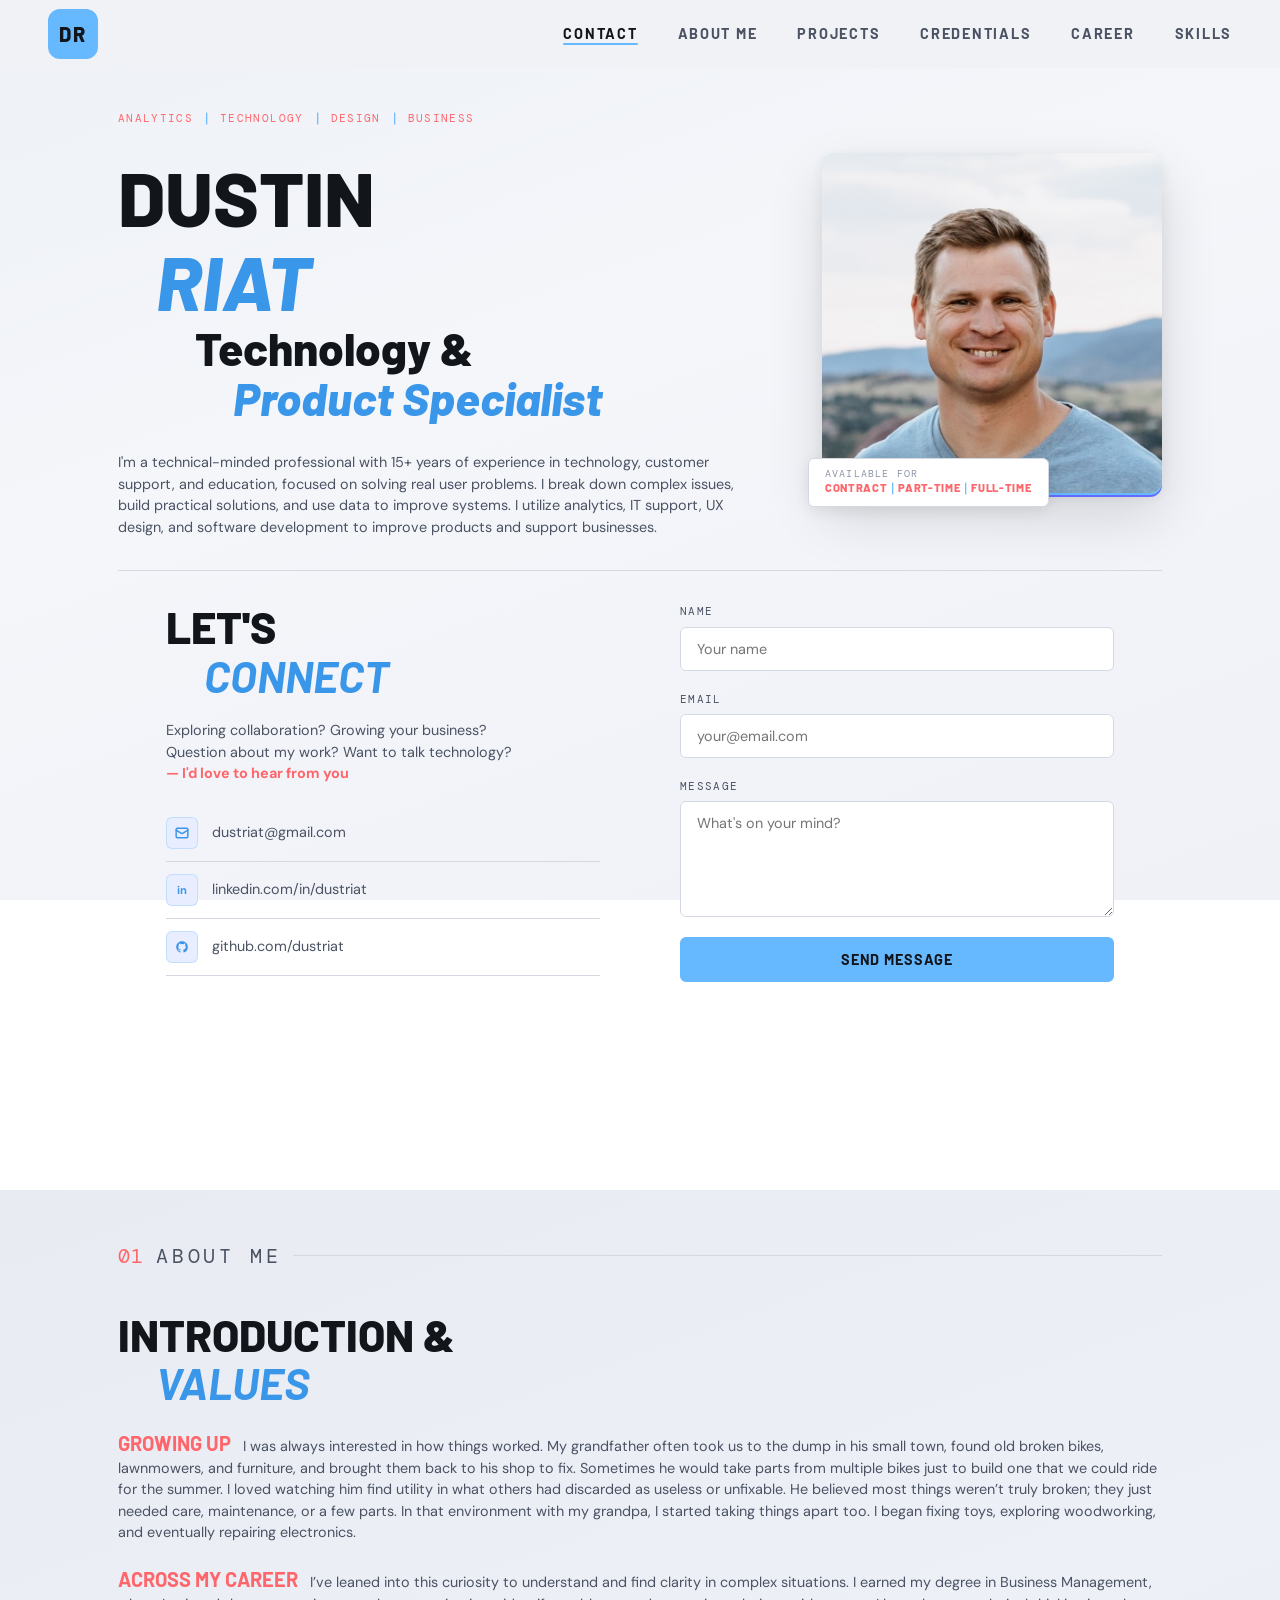
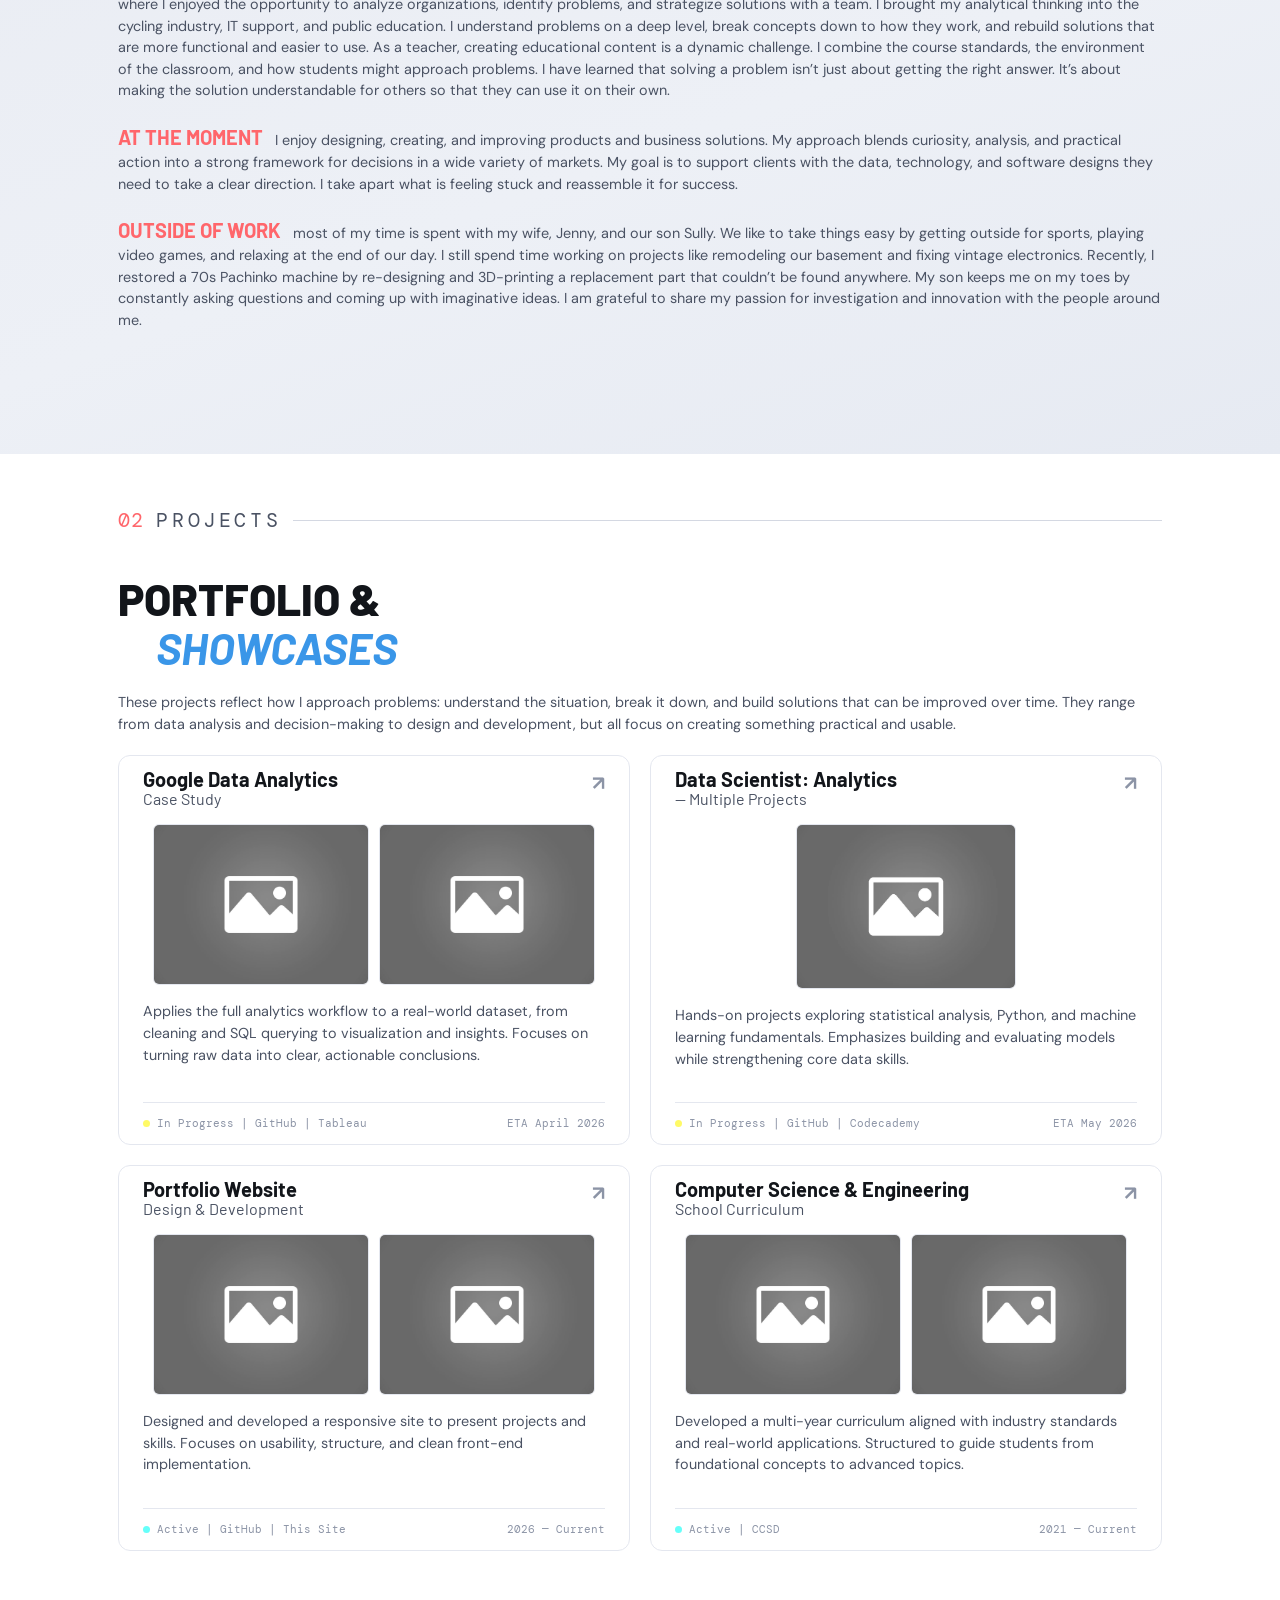
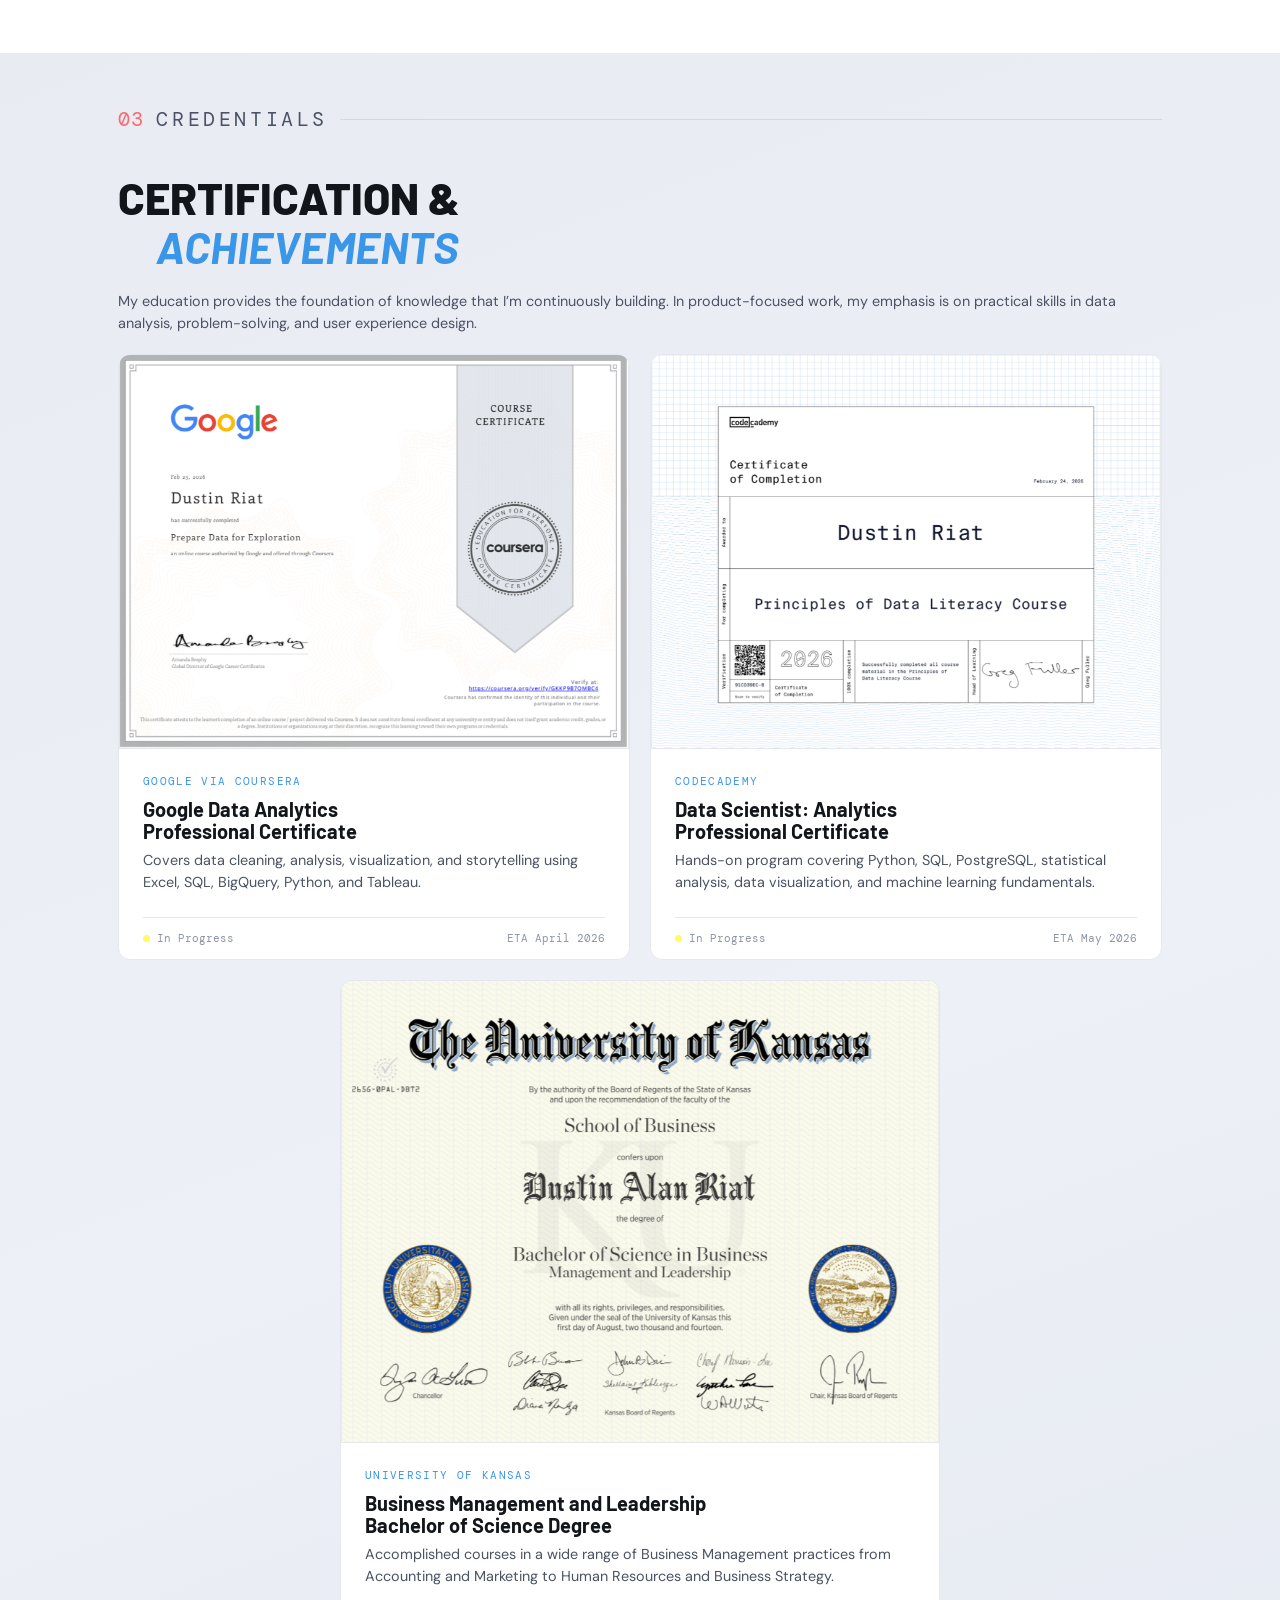
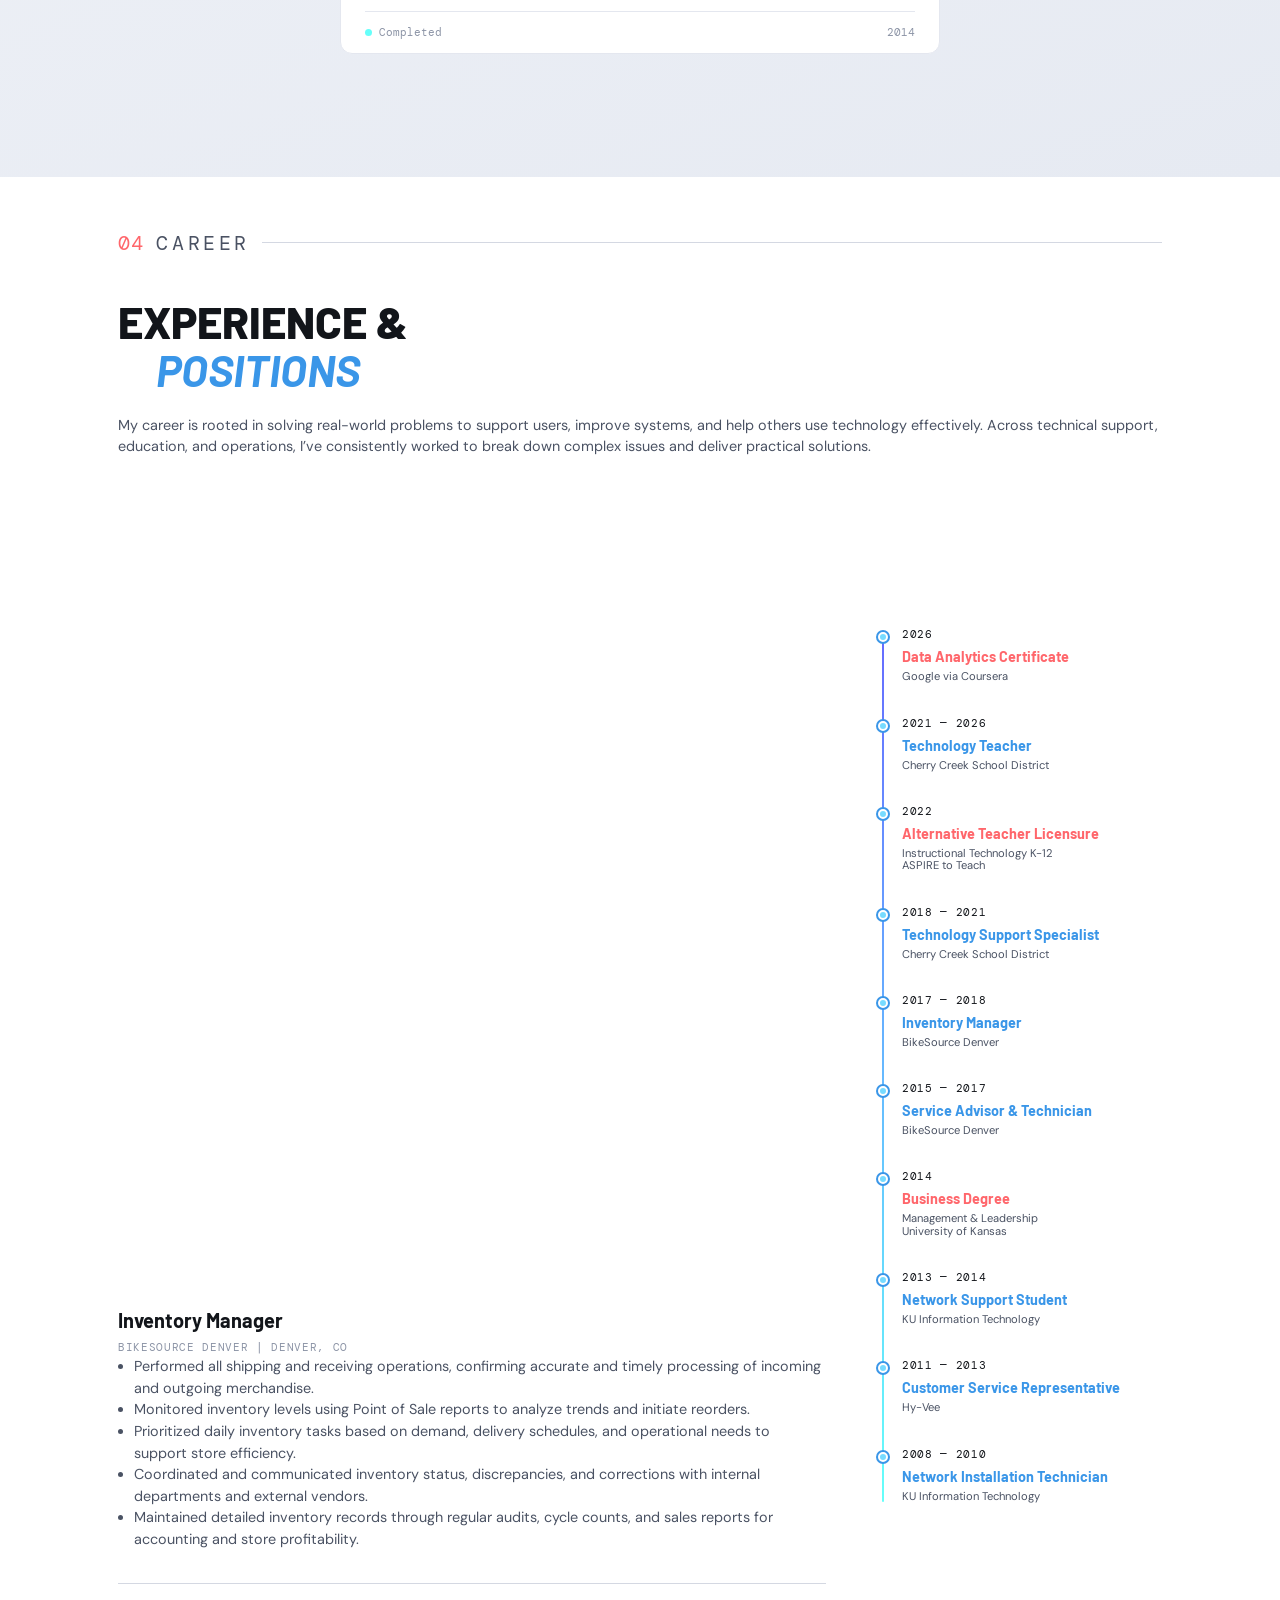
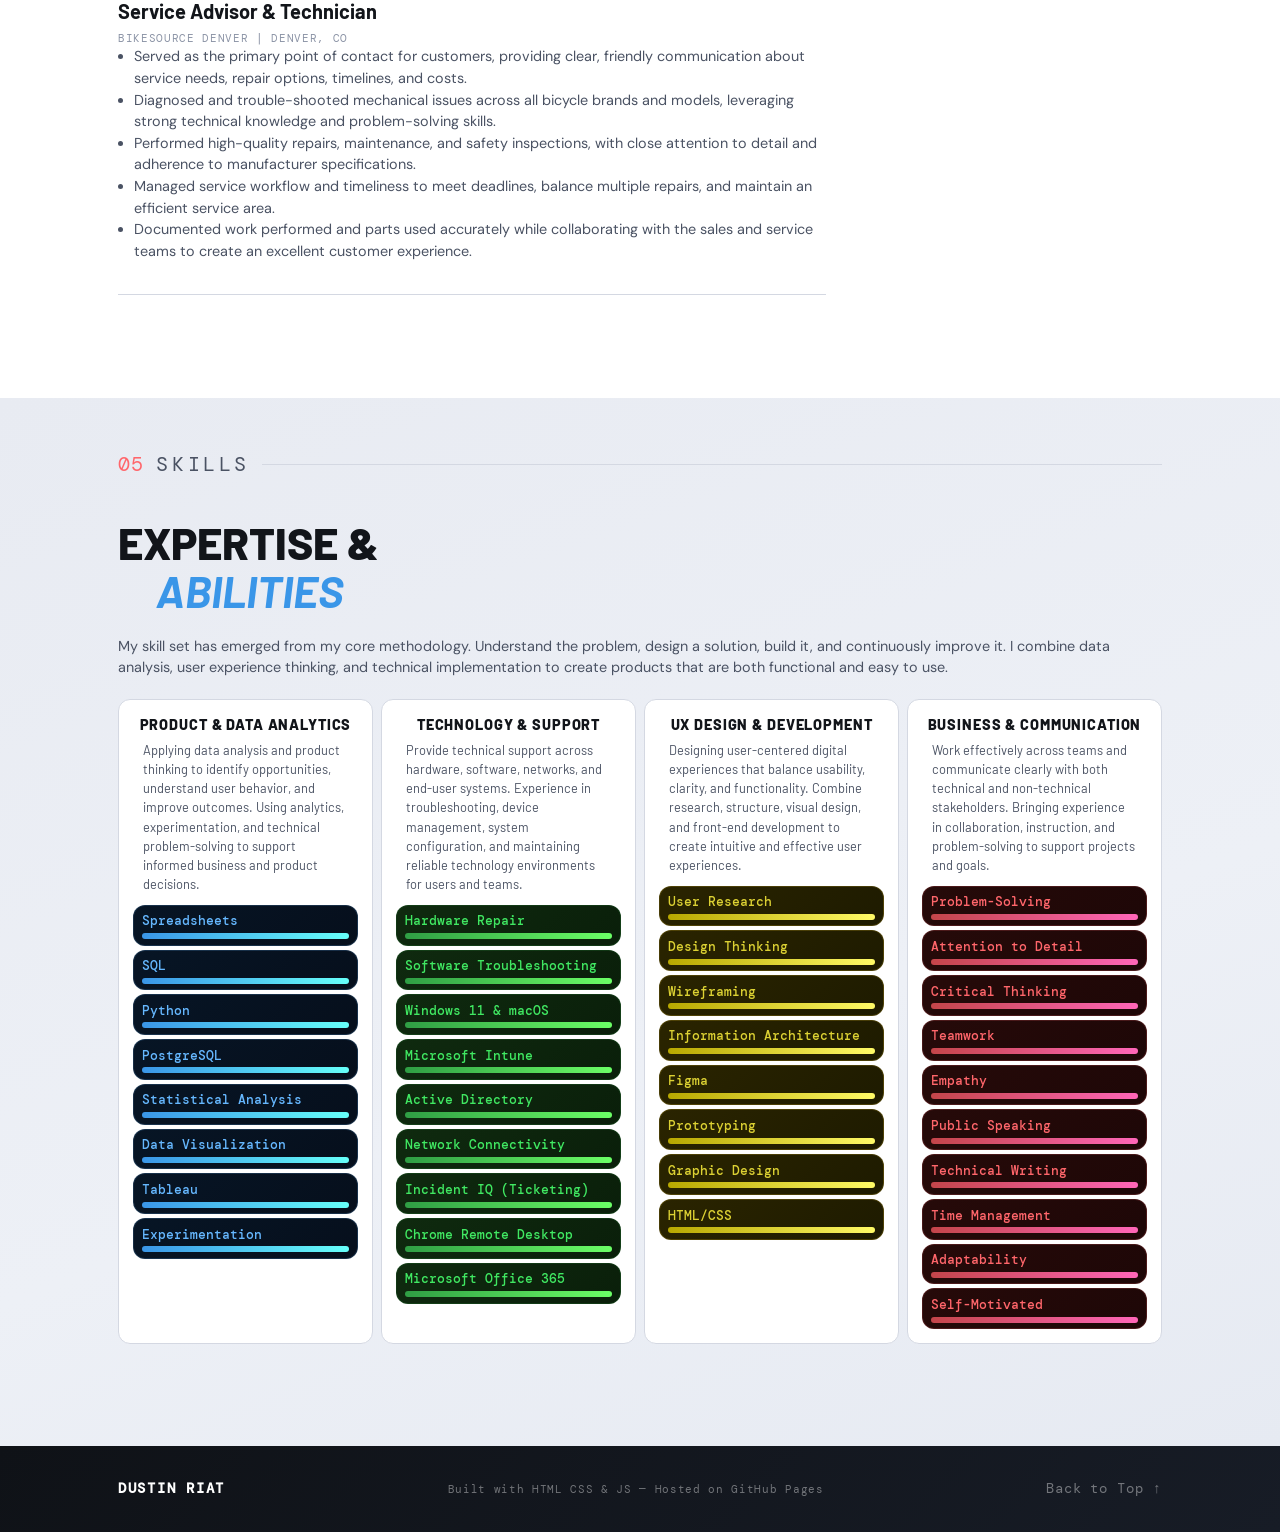
==== commit 797367c0: "Content changes to index.html and style.css to update skills and formatting." ====
--- a/index.html
+++ b/index.html
@@ -62,11 +62,11 @@
         <h1 class="hero__headline">
           <span class="hero__line hero__line--1">Dustin</span>
           <span class="hero__line hero__line--2">Riat</span>
-          <span class="hero__line hero__line--3">UX-Focused</span>
-          <span class="hero__line hero__line--4">Product Analyst</span>
+          <span class="hero__line hero__line--3">Technology &amp;</span>
+          <span class="hero__line hero__line--4">Product Specialist</span>
         </h1>
         <p class="hero__sub">
-          I'm a technical-minded professional with 10+ years of experience in technology support and education, focused on solving real user problems. I break down complex issues, build practical solutions, and use data to improve systems. I’m currently expanding my skills in data analytics, UX design, and front-end development as I transition to product-focused roles.
+          I'm a technical-minded professional with 15+ years of experience in technology, customer support, and education, focused on solving real user problems. I break down complex issues, build practical solutions, and use data to improve systems. I utilize analytics, IT support, UX design, and software development to improve products and support businesses.
         </p>
       </article>
 
@@ -157,16 +157,16 @@
         <h2 class="section__heading">Introduction &amp;</h2>
         <h2 class="section__heading section__heading--2">Values</h2>
         <p class="about__desc">
-          <span class="desc-accent">Growing up</span>I was always interested in how things worked. My grandfather used to take us to the dump in his small town, find “broken” bikes, lawnmowers, and furniture, and bring them back to his shop to fix. Sometimes he would take parts from multiple bikes just to build one that we could ride all summer. He believed most things weren’t truly broken, but people just didn’t know how to fix them. My dad also has a similar mindset. He has a full workshop where he has built furniture, worked on trucks, and repaired old appliances. In that environment, I naturally started taking things apart too. Fixing toys, woodworking, and eventually repairing electronics. In school, my choice classes always focused on engineering and computing.
+          <span class="desc-accent">Growing up</span>I was always interested in how things worked. My grandfather often took us to the dump in his small town, found old broken bikes, lawnmowers, and furniture, and brought them back to his shop to fix. Sometimes he would take parts from multiple bikes just to build one that we could ride for the summer. I loved watching him find utility in what others had discarded as useless or unfixable. He believed most things weren’t truly broken; they just needed care, maintenance, or a few parts. In that environment with my grandpa, I started taking things apart too. I began fixing toys, exploring woodworking, and eventually repairing electronics.
         </p>
         <p class="about__desc">
-          <span class="desc-accent">Across my career</span>I have used this mindset repeatedly. From working as a technician to teaching, and now building projects in analytics and development. I’ve always approached problems by trying to understand how things work at a deeper level, breaking them down, and rebuilding them into something more functional and easier to use. Teaching especially changed how I think. It forced me to consider how different people approach problems and how to present complex ideas in a way that actually makes sense to them. I learned to break concepts down to manageable sizes, and that solving a problem isn’t just about getting the right answer, it’s about making the solution usable and understandable for others.
+          <span class="desc-accent">Across my career</span>I’ve leaned into this curiosity to understand and find clarity in complex situations. I earned my degree in Business Management, where I enjoyed the opportunity to analyze organizations, identify problems, and strategize solutions with a team. I brought my analytical thinking into the cycling industry, IT support, and public education. I understand problems on a deep level, break concepts down to how they work, and rebuild solutions that are more functional and easier to use. As a teacher, creating educational content is a dynamic challenge. I combine the course standards, the environment of the classroom, and how students might approach problems. I have learned that solving a problem isn’t just about getting the right answer. It’s about making the solution understandable for others so that they can use it on their own.
         </p>
         <p class="about__desc">
-          <span class="desc-accent">Outside of work</span>most of my time is spent with my wife, Jenny, and our son Sully. We like to take things easy by getting outside for sports, playing video games, and relaxing to end the day. I still spend time working on projects like remodeling our basement and fixing vintage electronics. Recently, I restored a 70s pachinko machine by re-designing and 3D-printing a replacement part that couldn’t be found anywhere. Another time, while playing Mario Kart together, Sully asked me why he couldn’t drive in deep mud. I explained how, in the real world, mud would slow you down, but I also explained how the game code has conditions and interactions to handle how we play. I admit it was probably over my 5-year-old's head, but he’s a curious learner.
+          <span class="desc-accent">At the moment</span>I enjoy designing, creating, and improving products and business solutions. My approach blends curiosity, analysis, and practical action into a strong framework for decisions in a wide variety of markets. My goal is to support clients with the data, technology, and software designs they need to take a clear direction. I take apart what is feeling stuck and reassemble it for success.
         </p>
         <p class="about__desc">
-          <span class="desc-accent">At this point</span>I’m focused on continuing to grow and spend more time where I can design, create, and improve projects over time.
+          <span class="desc-accent">Outside of work</span>most of my time is spent with my wife, Jenny, and our son Sully. We like to take things easy by getting outside for sports, playing video games, and relaxing at the end of our day. I still spend time working on projects like remodeling our basement and fixing vintage electronics. Recently, I restored a 70s Pachinko machine by re-designing and 3D-printing a replacement part that couldn’t be found anywhere. My son keeps me on my toes by constantly asking questions and coming up with imaginative ideas. I am grateful to share my passion for investigation and innovation with the people around me.
         </p>
       </div>
     </section>
@@ -192,7 +192,7 @@
             <div class="project-card__top">
               <div class="project-card__title">
                 <h3>Google Data Analytics</h3>
-                <h4>— Capstone Project</h4>
+                <h4>Case Study</h4>
               </div>
               <span class="project-card__arrow">&#8599;</span>
             </div>
@@ -243,7 +243,7 @@
             <div class="project-card__top">
               <div class="project-card__title">
                 <h3>Portfolio Website</h3>
-                <h4>— Programming &amp; Design</h4>
+                <h4>Design &amp; Development</h4>
               </div>
               <span class="project-card__arrow">&#8599;</span>
             </div>
@@ -269,7 +269,7 @@
             <div class="project-card__top">
               <div class="project-card__title">
                 <h3>Computer Science &amp; Engineering</h3>
-                <h4>— School Curriculum</h4>
+                <h4>School Curriculum</h4>
               </div>
               <span class="project-card__arrow">&#8599;</span>
             </div>
@@ -305,7 +305,7 @@
         <h2 class="section__heading">Certification &amp;</h2>
         <h2 class="section__heading section__heading--2">Achievements</h2>
         <p>
-          My education provides the foundation of knowledge that I’m continuously building. As I transition into product-focused work, my emphasis is on developing practical skills in data analysis, problem-solving, and user experience design.
+          My education provides the foundation of knowledge that I’m continuously building. In product-focused work, my emphasis is on practical skills in data analysis, problem-solving, and user experience design.
         </p>
 
         <div class="creds__grid">
@@ -509,16 +509,16 @@
             </div>
 
             <div class="timeline-item">
-              <div class="timeline-item__era">2013 &mdash; 2014</div>
-              <div class="timeline-item__title">Network Support Student</div>
-              <div class="timeline-item__sub">KU Information Technology</div>
-            </div>
-
-            <div class="timeline-item">
               <div class="timeline-item__era">2014</div>
               <div class="timeline-item__title edu">Business Degree</div>
               <div class="timeline-item__sub">Management &amp; Leadership</div>
               <div class="timeline-item__sub">University of Kansas</div>
+            </div>
+
+            <div class="timeline-item">
+              <div class="timeline-item__era">2013 &mdash; 2014</div>
+              <div class="timeline-item__title">Network Support Student</div>
+              <div class="timeline-item__sub">KU Information Technology</div>
             </div>
 
             <div class="timeline-item">
@@ -557,7 +557,7 @@
           <!-- ═══ ANALYTICS ═══ -->
           <article class="skill-card">
             <h3>Product &amp; Data Analytics</h3>
-            <p>Developing a strong foundation in data analysis and product thinking through coursework and applied projects. Uses data to understand user behavior, inform decisions, and evaluate outcomes.</p>
+            <p>Applying data analysis and product thinking to identify opportunities, understand user behavior, and improve outcomes. Using analytics, experimentation, and technical problem-solving to support informed business and product decisions.</p>
             <div class="skill-card__rows">
               <div class="skill-row--data">
                 <span class="skill-row__label">Spreadsheets</span>
@@ -571,24 +571,26 @@
                 <span class="skill-row__label">Python</span>
                 <div class="skill-bar"></div>
               </div>
+              <!--
               <div class="skill-row--data">
                 <span class="skill-row__label">BigQuery</span>
                 <div class="skill-bar"></div>
               </div>
+              -->
               <div class="skill-row--data">
                 <span class="skill-row__label">PostgreSQL</span>
                 <div class="skill-bar"></div>
               </div>
               <div class="skill-row--data">
+                <span class="skill-row__label">Statistical Analysis</span>
+                <div class="skill-bar"></div>
+              </div>
+              <div class="skill-row--data">
                 <span class="skill-row__label">Data Visualization</span>
                 <div class="skill-bar"></div>
               </div>
               <div class="skill-row--data">
                 <span class="skill-row__label">Tableau</span>
-                <div class="skill-bar"></div>
-              </div>
-              <div class="skill-row--data">
-                <span class="skill-row__label">Statistical Analysis</span>
                 <div class="skill-bar"></div>
               </div>
               <!--
@@ -599,23 +601,71 @@
               -->
               <!--
               <div class="skill-row--data">
+                <span class="skill-row__label">A/B Testing</span>
+                <div class="skill-bar"></div>
+              </div>
+              -->
+              <div class="skill-row--data">
+                <span class="skill-row__label">Experimentation</span>
+                <div class="skill-bar"></div>
+              </div>
+              <!--
+              <div class="skill-row--data">
                 <span class="skill-row__label">Amplitude</span>
                 <div class="skill-bar"></div>
               </div>
               -->
-              <!--
-              <div class="skill-row--data">
-                <span class="skill-row__label">A/B Testing</span>
-                <div class="skill-bar"></div>
-              </div>
-              -->
+            </div>
+          </article>
+
+          <!-- ═══ Technology ═══ -->
+          <article class="skill-card">
+            <h3>Technology &amp; Support</h3>
+            <p>Provide technical support across hardware, software, networks, and end-user systems. Experience in troubleshooting, device management, system configuration, and maintaining reliable technology environments for users and teams.</p>
+            <div class="skill-card__rows">
+              <div class="skill-row--tech">
+                <span class="skill-row__label">Hardware Repair</span>
+                <div class="skill-bar"></div>
+              </div>
+              <div class="skill-row--tech">
+                <span class="skill-row__label">Software Troubleshooting</span>
+                <div class="skill-bar"></div>
+              </div>
+              <div class="skill-row--tech">
+                <span class="skill-row__label">Windows 11 &amp; macOS</span>
+                <div class="skill-bar"></div>
+              </div>
+              <div class="skill-row--tech">
+                <span class="skill-row__label">Microsoft Intune</span>
+                <div class="skill-bar"></div>
+              </div>
+              <div class="skill-row--tech">
+                <span class="skill-row__label">Active Directory</span>
+                <div class="skill-bar"></div>
+              </div>
+              <div class="skill-row--tech">
+                <span class="skill-row__label">Network Connectivity</span>
+                <div class="skill-bar"></div>
+              </div>
+              <div class="skill-row--tech">
+                <span class="skill-row__label">Incident IQ (Ticketing)</span>
+                <div class="skill-bar"></div>
+              </div>
+              <div class="skill-row--tech">
+                <span class="skill-row__label">Chrome Remote Desktop</span>
+                <div class="skill-bar"></div>
+              </div>
+              <div class="skill-row--tech">
+                <span class="skill-row__label">Microsoft Office 365</span>
+                <div class="skill-bar"></div>
+              </div>
             </div>
           </article>
 
           <!-- ═══ DESIGN ═══ -->
           <article class="skill-card">
             <h3>UX Design &amp; Development</h3>
-            <p>Practical application of design skills for web and mobile apps with a focus on user interaction. Emphasis on analytical approach for visual design to support ease of use.</p>
+            <p>Designing user-centered digital experiences that balance usability, clarity, and functionality. Combine research, structure, visual design, and front-end development to create intuitive and effective user experiences.</p>
             <div class="skill-card__rows">
               <div class="skill-row--design">
                 <span class="skill-row__label">User Research</span>
@@ -626,6 +676,10 @@
                 <div class="skill-bar"></div>
               </div>
               <div class="skill-row--design">
+                <span class="skill-row__label">Wireframing</span>
+                <div class="skill-bar"></div>
+              </div>
+              <div class="skill-row--design">
                 <span class="skill-row__label">Information Architecture</span>
                 <div class="skill-bar"></div>
               </div>
@@ -635,29 +689,16 @@
                 <div class="skill-bar"></div>
               </div>
               -->
-              <!--
-              <div class="skill-row--design">
-                <span class="skill-row__label">Miro</span>
-                <div class="skill-bar"></div>
-              </div>
-              -->
-              <div class="skill-row--design">
-                <span class="skill-row__label">Wireframing</span>
-                <div class="skill-bar"></div>
-              </div>
-              <!--
-              <div class="skill-row--design">
-                <span class="skill-row__label">Prototyping
-                </span>
-                <div class="skill-bar"></div>
-              </div>
-              -->
+              <div class="skill-row--design">
+                <span class="skill-row__label">Figma</span>
+                <div class="skill-bar"></div>
+              </div>
+              <div class="skill-row--design">
+                <span class="skill-row__label">Prototyping</span>
+                <div class="skill-bar"></div>
+              </div>
               <div class="skill-row--design">
                 <span class="skill-row__label">Graphic Design</span>
-                <div class="skill-bar"></div>
-              </div>
-              <div class="skill-row--design">
-                <span class="skill-row__label">Figma</span>
                 <div class="skill-bar"></div>
               </div>
               <div class="skill-row--design">
@@ -682,7 +723,7 @@
           <!-- ═══ BUSINESS ═══ -->
           <article class="skill-card">
             <h3>Business &amp; Communication</h3>
-            <p>Extensive experience working with teams and communicating with various levels of stakeholders and users. While teaching, I developed these critical skills in students.</p>
+            <p>Work effectively across teams and communicate clearly with both technical and non-technical stakeholders. Bringing experience in collaboration, instruction, and problem-solving to support projects and goals.</p>
             <div class="skill-card__rows">
               <div class="skill-row--bus">
                 <span class="skill-row__label">Problem-Solving</span>
@@ -712,18 +753,16 @@
                 <span class="skill-row__label">Technical Writing</span>
                 <div class="skill-bar"></div>
               </div>
-              <!--
+              <div class="skill-row--bus">
+                <span class="skill-row__label">Time Management</span>
+                <div class="skill-bar"></div>
+              </div>
+              <div class="skill-row--bus">
+                <span class="skill-row__label">Adaptability</span>
+                <div class="skill-bar"></div>
+              </div>
               <div class="skill-row--bus">
                 <span class="skill-row__label">Self-Motivated</span>
-                <div class="skill-bar"></div>
-              </div>
-              -->
-              <div class="skill-row--bus">
-                <span class="skill-row__label">Time Management</span>
-                <div class="skill-bar"></div>
-              </div>
-              <div class="skill-row--bus">
-                <span class="skill-row__label">Adaptability</span>
                 <div class="skill-bar"></div>
               </div>                        
             </div>
--- a/style.css
+++ b/style.css
@@ -375,8 +375,8 @@
 .hero__line    { opacity: 0; display: block; }
 .hero__line--1 { animation: fadeUp 0.8s 0.35s forwards; }
 .hero__line--2 { animation: fadeUp 0.8s 0.5s forwards;  color: var(--color-primary-dark); font-style: italic; margin-left: clamp(0.15rem, 3vw, 3rem); }
-.hero__line--3 { animation: fadeUp 0.8s 0.65s forwards; text-transform: none; font-size: 0.7em; margin-left: clamp(0.3rem, 6vw, 6rem); }
-.hero__line--4 { animation: fadeUp 0.8s 0.8s forwards;  color: var(--color-primary-dark); font-style: italic; text-transform: none; font-size: 0.7em; margin-left: clamp(0.45rem, 9vw, 9rem); }
+.hero__line--3 { animation: fadeUp 0.8s 0.65s forwards; text-transform: none; font-size: 0.6em; margin-left: clamp(0.3rem, 6vw, 6rem); }
+.hero__line--4 { animation: fadeUp 0.8s 0.8s forwards;  color: var(--color-primary-dark); font-style: italic; text-transform: none; font-size: 0.6em; margin-left: clamp(0.45rem, 9vw, 9rem); }
 
 .hero__sub {
   font-size: 0.9rem;
@@ -1020,7 +1020,7 @@
    ============================ */
 .skills__grid {
   display: grid;
-  grid-template-columns: repeat(3, 1fr);
+  grid-template-columns: repeat(4, 1fr);
   gap: 0.5rem;
 }
 
@@ -1058,7 +1058,7 @@
 
 .skill-card p {
   font-family: var(--font-display);
-  font-size: 0.9rem;
+  font-size: 0.8rem;
   margin: 0 0.65rem 0.65rem 0.65rem;
   color: var(--color-ink-muted);
 }
@@ -1085,7 +1085,7 @@
 
 .skill-row__label {
   font-family: var(--font-mono);
-  font-size: 0.9rem;
+  font-size: 0.8rem;
   font-weight: 500;
   display: block;
   margin-bottom: 0.15rem;
@@ -1101,6 +1101,30 @@
   background: rgba(255,255,255,0.08);
 }
 
+/* Analytics — blue */
+.skill-row--data {
+  background: linear-gradient(135deg, #071525, #060f1c);
+  border-color: rgba(102, 184, 255, 0.18);
+}
+
+.skill-row--data .skill-row__label { color: var(--blue); }
+
+.skill-row--data .skill-bar {
+  background: linear-gradient(90deg, var(--dark-blue), var(--cyan));
+}
+
+/* Technology — green */
+.skill-row--tech {
+  background: linear-gradient(135deg, #0f2a0f, #0a1f0a);
+  border-color: rgba(47, 158, 68, 0.18);
+}
+
+.skill-row--tech .skill-row__label { color: #40E862; }
+
+.skill-row--tech .skill-bar {
+  background: linear-gradient(90deg, #2f9E44, #6BFF66);
+}
+
 /* Design — yellow */
 .skill-row--design {
   background: linear-gradient(135deg, #2a2400, #1e1b00);
@@ -1123,30 +1147,6 @@
 
 .skill-row--bus .skill-bar {
   background: linear-gradient(90deg, #C4454A, #FF66B8);
-}
-
-/* Analytics — blue */
-.skill-row--data {
-  background: linear-gradient(135deg, #071525, #060f1c);
-  border-color: rgba(102, 184, 255, 0.18);
-}
-
-.skill-row--data .skill-row__label { color: var(--blue); }
-
-.skill-row--data .skill-bar {
-  background: linear-gradient(90deg, var(--dark-blue), var(--cyan));
-}
-
-/* Technology — green */
-.skill-row--tech {
-  background: linear-gradient(135deg, #0f2a0f, #0a1f0a);
-  border-color: rgba(47, 158, 68, 0.18);
-}
-
-.skill-row--tech .skill-row__label { color: #40E862; }
-
-.skill-row--tech .skill-bar {
-  background: linear-gradient(90deg, #2f9E44, #6BFF66);
 }
 
 /* ============================
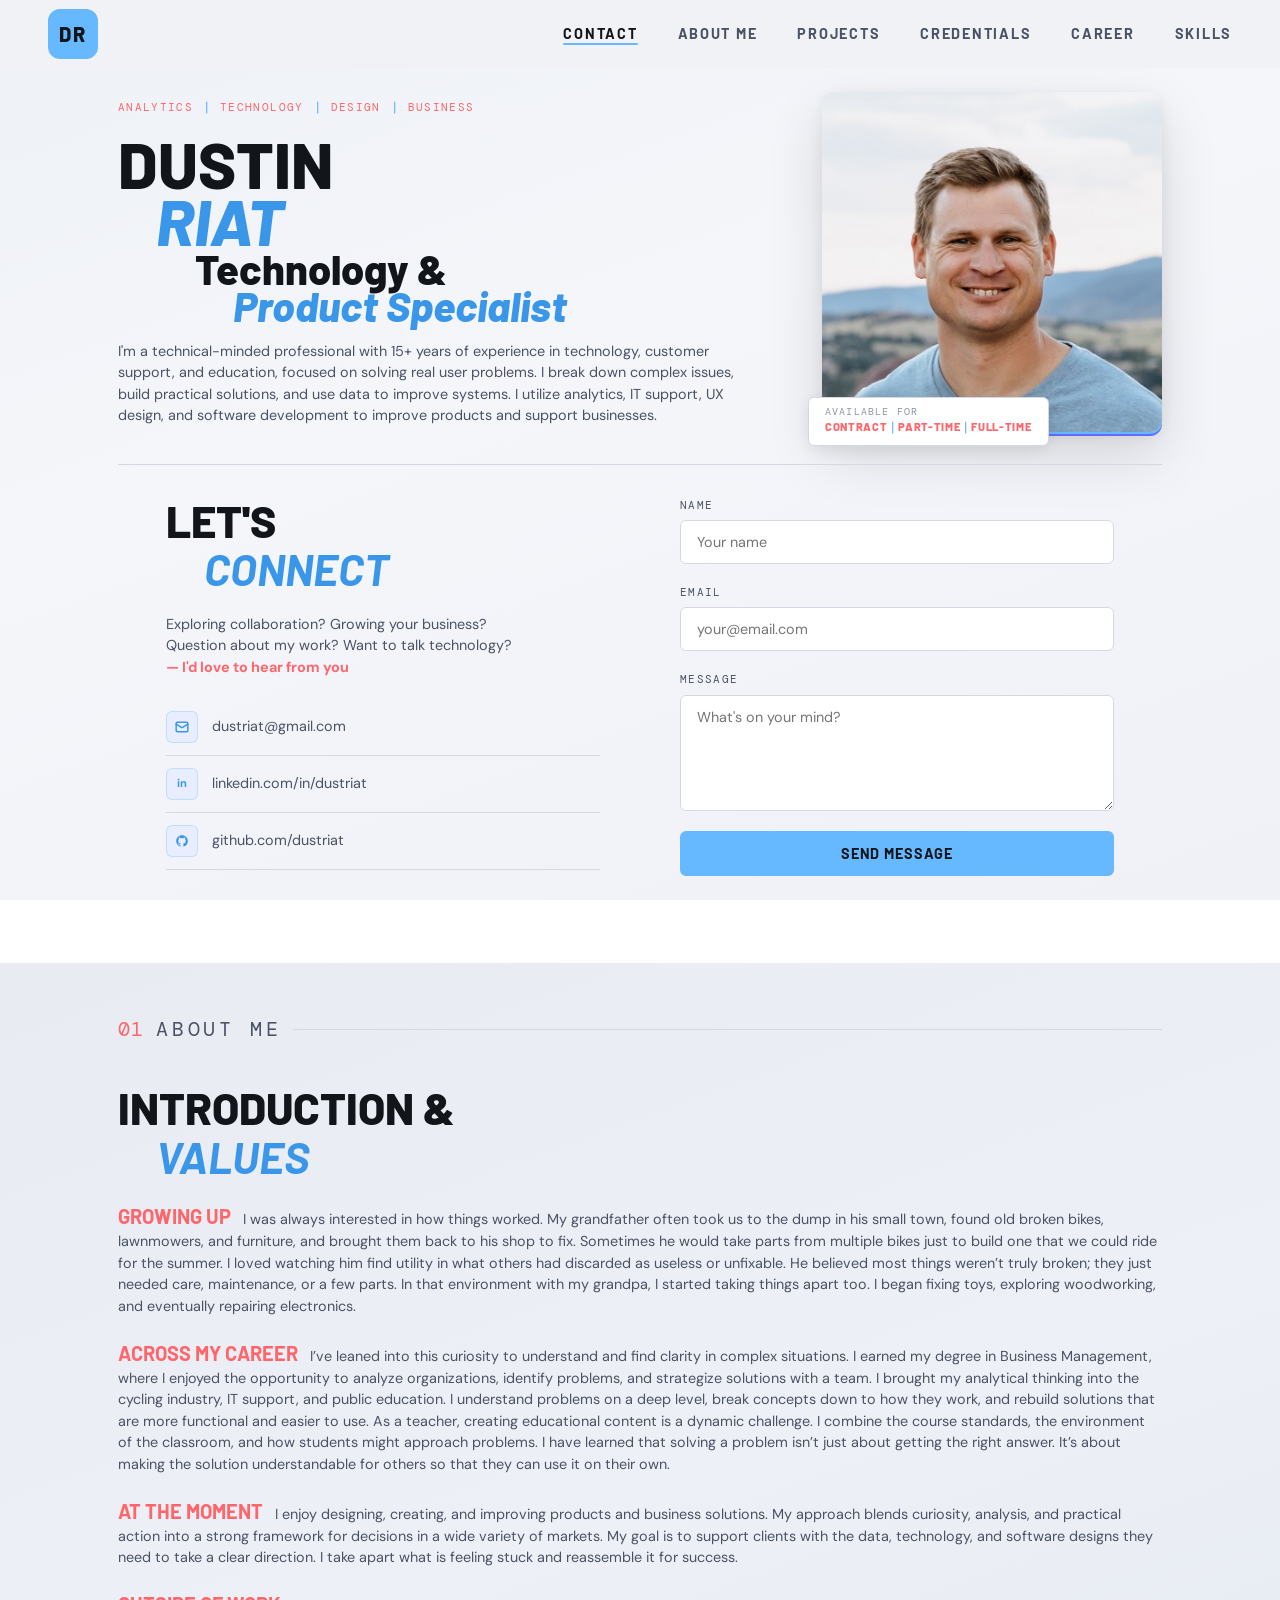
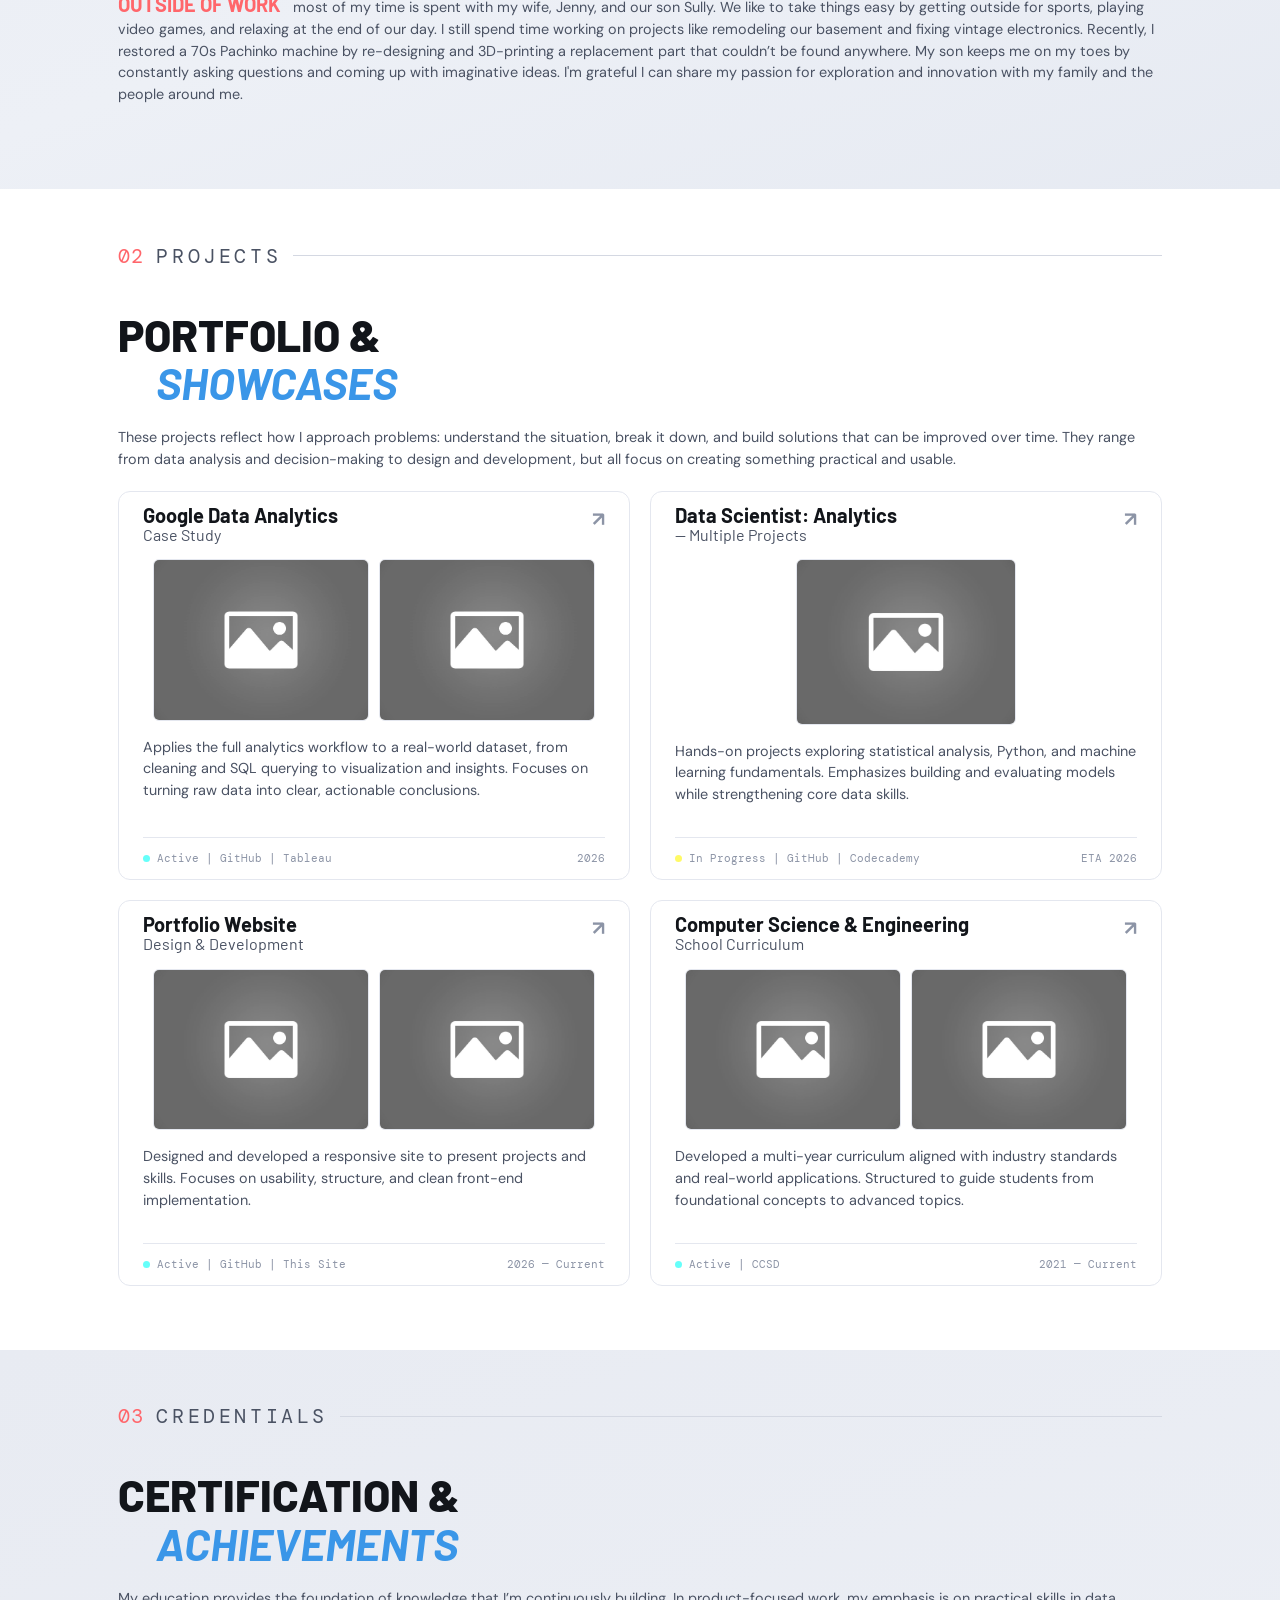
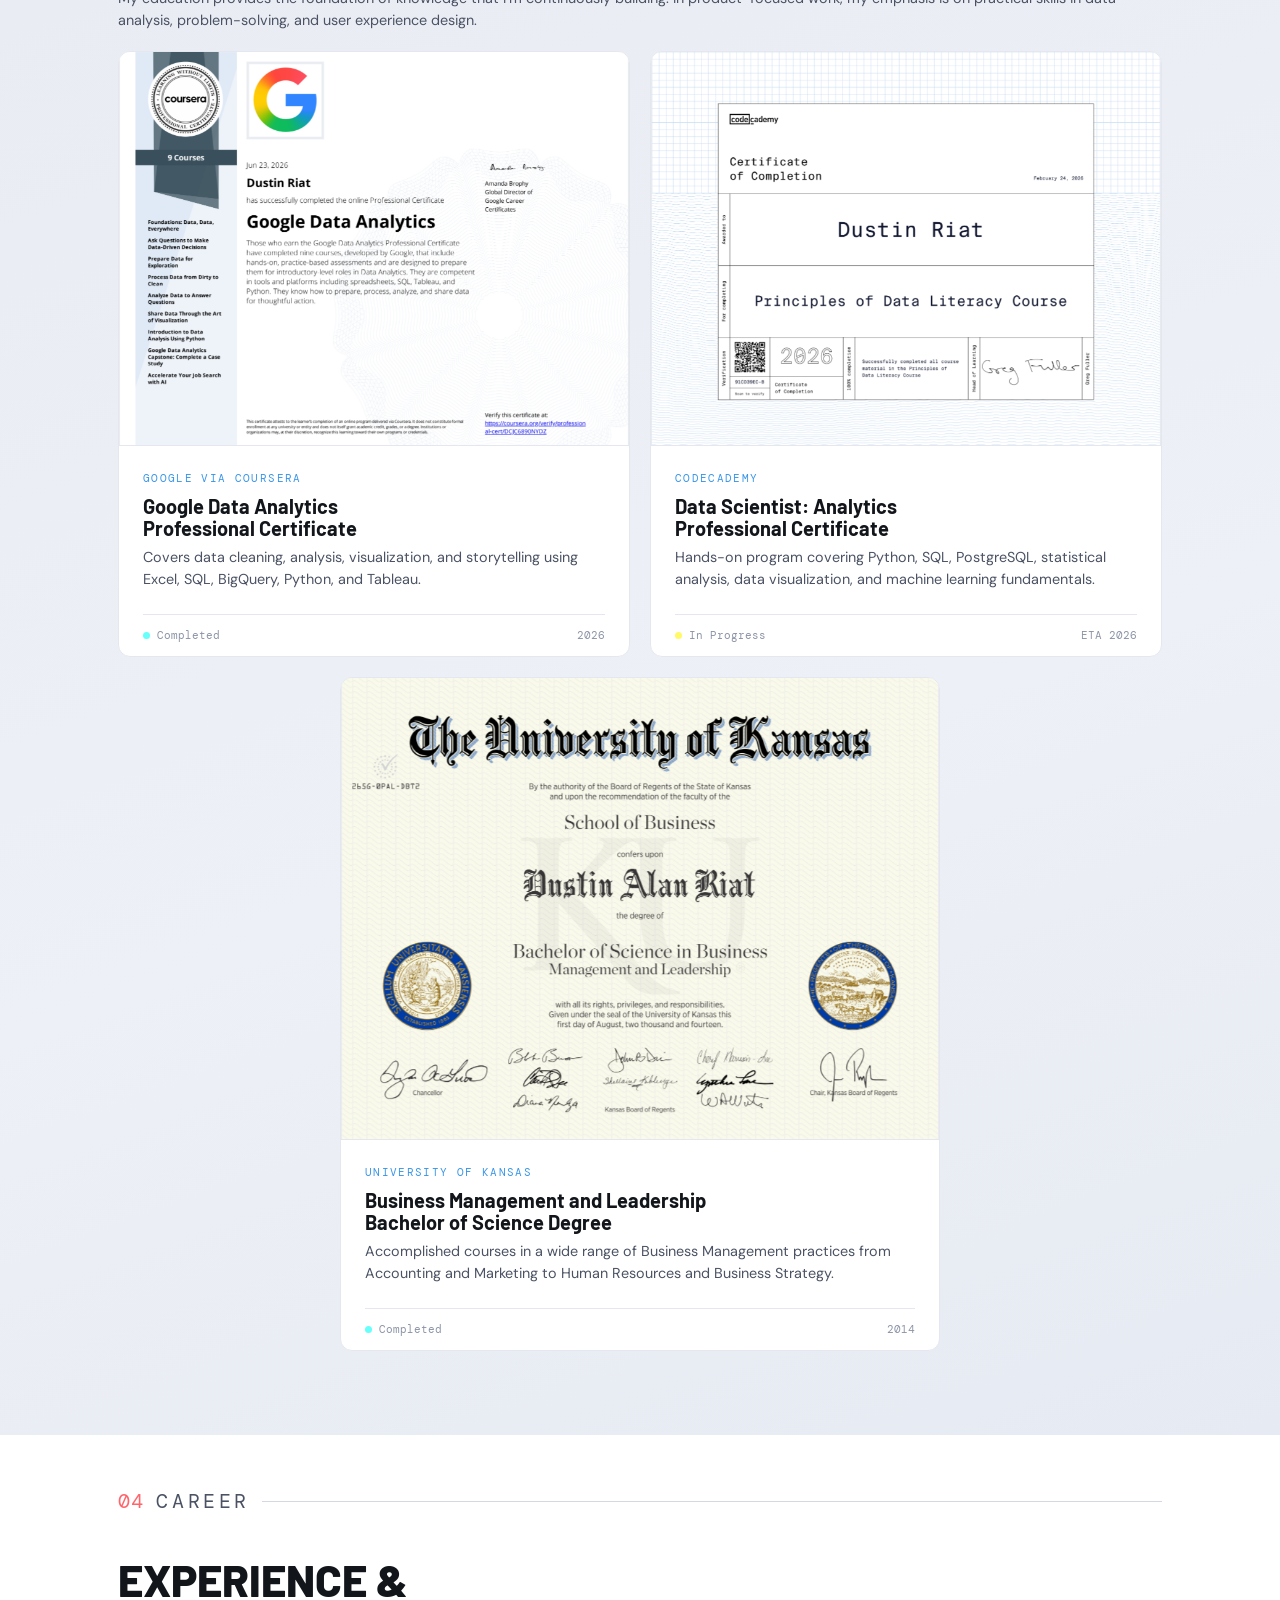
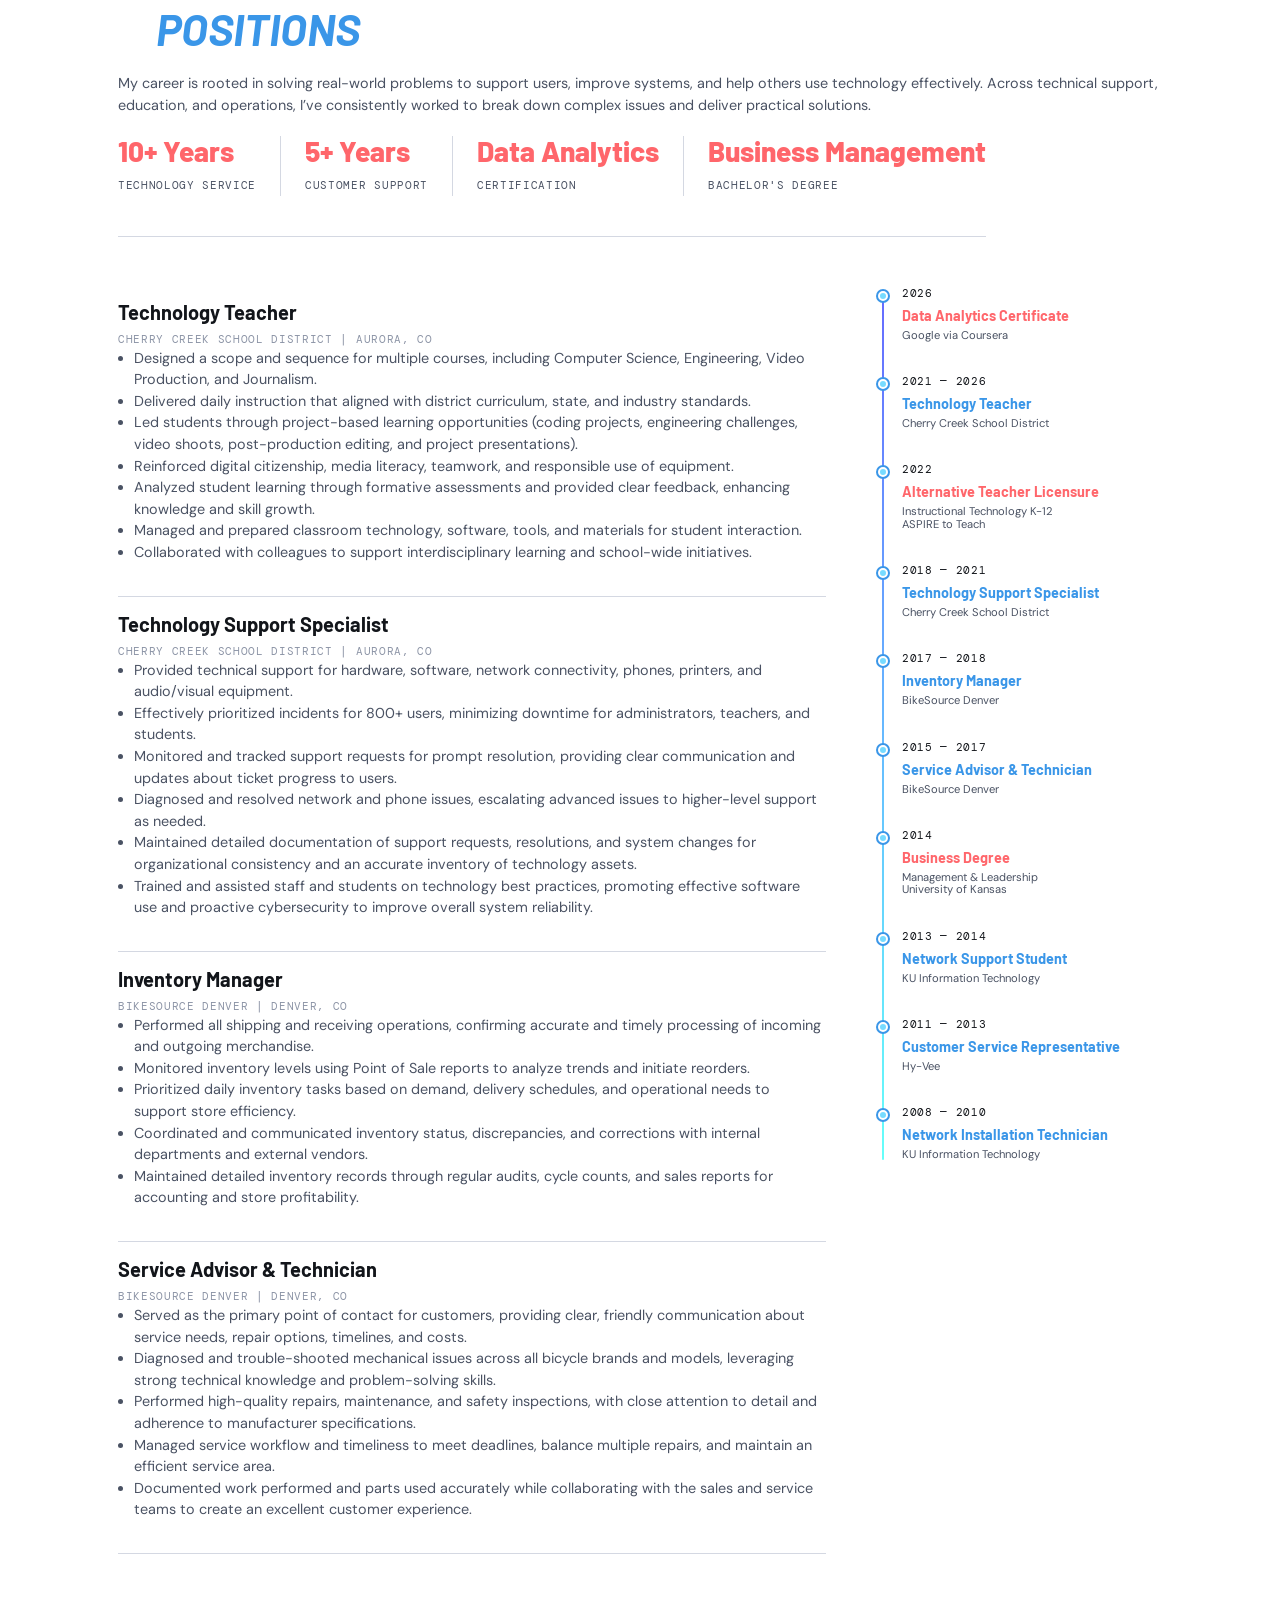
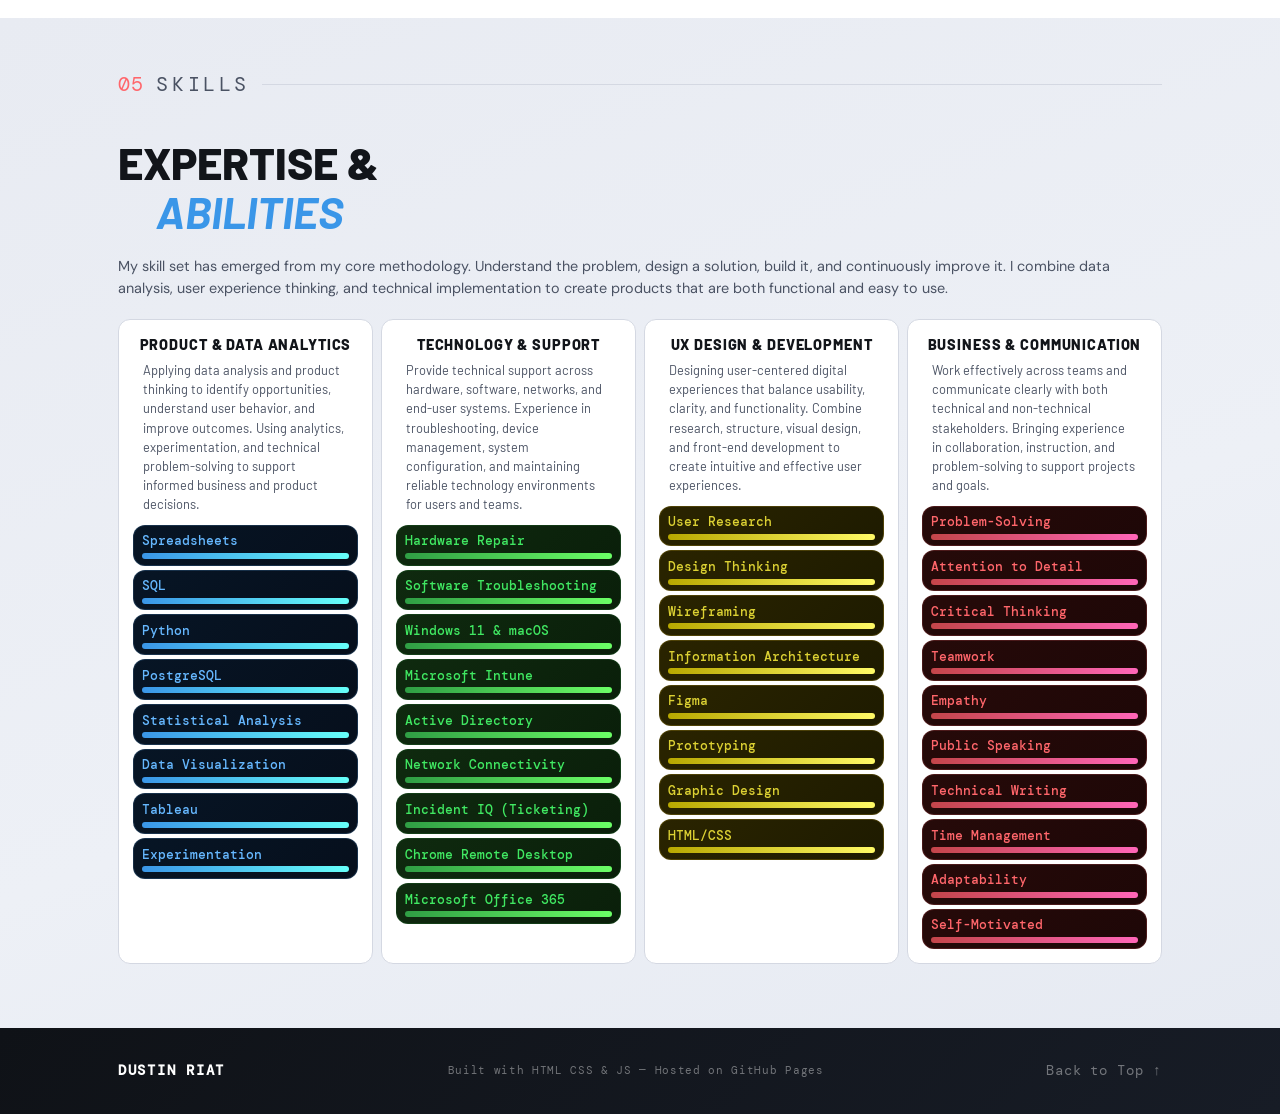
==== commit 55d0d806: "Added Google Tag Manager to the website for tracking and analytics purposes." ====
--- a/index.html
+++ b/index.html
@@ -3,6 +3,14 @@
 <head>
   <meta charset="UTF-8" />
   <meta name="viewport" content="width=device-width, initial-scale=1.0" />
+
+  <!-- Google Tag Manager -->
+  <script>(function(w,d,s,l,i){w[l]=w[l]||[];w[l].push({'gtm.start':
+  new Date().getTime(),event:'gtm.js'});var f=d.getElementsByTagName(s)[0],
+  j=d.createElement(s),dl=l!='dataLayer'?'&l='+l:'';j.async=true;j.src=
+  'https://www.googletagmanager.com/gtm.js?id='+i+dl;f.parentNode.insertBefore(j,f);
+  })(window,document,'script','dataLayer','GTM-MWKNGQVZ');</script>
+
   <title>Dustin Riat | Portfolio</title>
   <link rel="apple-touch-icon" sizes="180x180" href="favicon/apple-touch-icon.png">
   <link rel="icon" type="image/png" sizes="32x32" href="favicon/favicon-32x32.png">
@@ -137,8 +145,10 @@
               <label for="message">Message</label>
               <textarea id="message" name="message" rows="5" placeholder="What's on your mind?" required></textarea>
             </div>
-            <button type="submit" class="btn btn--primary btn--full">Send Message</button>
-            <p class="form-note" id="formNote"></p>
+            <div class="form-group">
+              <button type="submit" class="btn btn--primary btn--full">Send Message</button>
+              <p class="form-note" id="formNote"></p>
+            </div>
           </form>
         </div>
       </div>
@@ -166,7 +176,7 @@
           <span class="desc-accent">At the moment</span>I enjoy designing, creating, and improving products and business solutions. My approach blends curiosity, analysis, and practical action into a strong framework for decisions in a wide variety of markets. My goal is to support clients with the data, technology, and software designs they need to take a clear direction. I take apart what is feeling stuck and reassemble it for success.
         </p>
         <p class="about__desc">
-          <span class="desc-accent">Outside of work</span>most of my time is spent with my wife, Jenny, and our son Sully. We like to take things easy by getting outside for sports, playing video games, and relaxing at the end of our day. I still spend time working on projects like remodeling our basement and fixing vintage electronics. Recently, I restored a 70s Pachinko machine by re-designing and 3D-printing a replacement part that couldn’t be found anywhere. My son keeps me on my toes by constantly asking questions and coming up with imaginative ideas. I am grateful to share my passion for investigation and innovation with the people around me.
+          <span class="desc-accent">Outside of work</span>most of my time is spent with my wife, Jenny, and our son Sully. We like to take things easy by getting outside for sports, playing video games, and relaxing at the end of our day. I still spend time working on projects like remodeling our basement and fixing vintage electronics. Recently, I restored a 70s Pachinko machine by re-designing and 3D-printing a replacement part that couldn’t be found anywhere. My son keeps me on my toes by constantly asking questions and coming up with imaginative ideas. I'm grateful I can share my passion for exploration and innovation with my family and the people around me.
         </p>
       </div>
     </section>
@@ -205,11 +215,11 @@
             <p class="project-card__desc">Applies the full analytics workflow to a real-world dataset, from cleaning and SQL querying to visualization and insights. Focuses on turning raw data into clear, actionable conclusions.</p>
             <div class="meta">
               <span class="status">
-                <span class="status-dot status-dot--progress"></span>
-                In Progress | GitHub | Tableau
+                <span class="status-dot status-dot--active"></span>
+                Active | GitHub | Tableau
               </span>
               <span class="eta">
-                ETA April 2026
+                2026
               </span>
             </div>
           </a>
@@ -234,7 +244,7 @@
                 In Progress | GitHub | Codecademy
               </span>
               <span class="eta">
-                ETA May 2026
+                ETA 2026
               </span>
             </div>
           </a>
@@ -310,9 +320,9 @@
 
         <div class="creds__grid">
 
-          <div class="cred-card">
+          <a href="https://www.coursera.org/account/accomplishments/professional-cert/DCJC6890NYDZ" class="cred-card" target="_blank" rel="noopener" aria-label="Google Data Analytics Certificate">
             <div class="cred-card__img-wrap">
-              <img src="portfolio_images/Google_Data_Analytics.png" alt="Data Analytics Certificate" />
+              <img src="portfolio_images/Google Data Analytics Certificate.png" alt="Data Analytics Certificate" />
             </div>
             <div class="cred-card__body">
               <span class="cred-card__issuer">Google via Coursera</span>
@@ -321,16 +331,16 @@
             </div>
             <div class="meta meta__cred-card">
               <span class="status">
-                <span class="status-dot status-dot--progress"></span>
-                In Progress
-              </span>
-              <span class="eta">ETA April 2026</span>
-            </div>
-          </div>
+                <span class="status-dot status-dot--active"></span>
+                Completed
+              </span>
+              <span class="eta">2026</span>
+            </div>
+          </a>
 
           <div class="cred-card">
             <div class="cred-card__img-wrap">
-              <img src="portfolio_images/Codecademy_Data_Scientist.png" alt="Data Scientist Certificate" />
+              <img src="portfolio_images/Codecademy Data Scientist.png" alt="Data Scientist Certificate" />
             </div>
             <div class="cred-card__body">
               <span class="cred-card__issuer">Codecademy</span>
@@ -342,13 +352,13 @@
                 <span class="status-dot status-dot--progress"></span>
                 In Progress
               </span>
-              <span class="eta">ETA May 2026</span>
+              <span class="eta">ETA 2026</span>
             </div>
           </div>
 
-          <div class="cred-card solo">
+          <a href="https://registrar.ku.edu/cecredentialsr/validation" class="cred-card solo" target="_blank" rel="noopener" aria-label="University of Kansas Diploma">
             <div class="cred-card__img-wrap">
-              <img src="portfolio_images/University_of_Kansas_Diploma.png" alt="Bachelor Degree Diploma" />
+              <img src="portfolio_images/University of Kansas Diploma.png" alt="Bachelor Degree Diploma" />
             </div>
             <div class="cred-card__body">
               <span class="cred-card__issuer">University of Kansas</span>
@@ -362,7 +372,7 @@
               </span>
               <span class="eta">2014</span>
             </div>
-          </div>
+          </a>
 
         </div>
 
@@ -785,5 +795,9 @@
   </footer>
 
   <script src="script.js"></script>
+  <!-- Google Tag Manager (noscript) -->
+  <noscript><iframe src="https://www.googletagmanager.com/ns.html?id=GTM-MWKNGQVZ"
+  height="0" width="0" style="display:none;visibility:hidden"></iframe></noscript>
+  <!-- End Google Tag Manager (noscript) -->
 </body>
 </html>
--- a/style.css
+++ b/style.css
@@ -85,7 +85,7 @@
   padding: 0 var(--container-pad);
 }
 
-.section { padding: clamp(2rem, 4vw, 5rem) 0 clamp(4rem, 8vw, 6.5rem); }
+.section { padding: clamp(2rem, 4vw, 5rem) 0 clamp(3rem, 5vw, 5.5rem); }
 
 .section--alt {
   background: linear-gradient(160deg, #e8ebf2 0%, #edf0f6 60%, #e6eaf2 100%);
@@ -326,7 +326,7 @@
   display: flex;
   flex-direction: column;
   justify-content: center;
-  padding: calc(var(--nav-height) + 2.5rem) var(--container-pad) 3rem;
+  padding: calc(var(--nav-height) + 1.5rem) var(--container-pad) 0;
   max-width: var(--container-max);
   margin: 0 auto;
   position: relative;
@@ -345,7 +345,7 @@
   display: flex;
   align-items: center;
   gap: 0.75rem;
-  margin-bottom: 1.5rem;
+  margin-bottom: 1rem;
   flex-wrap: wrap;
   opacity: 0;
   animation: fadeUp 0.8s 0.2s forwards;
@@ -365,18 +365,18 @@
   display: flex;
   flex-direction: column;
   font-family: var(--font-display);
-  font-size: clamp(3rem, 6vw, 5.75rem);
+  font-size: clamp(3rem, 5vw, 4.5rem);
   font-weight: 800;
-  line-height: 1.1;
-  text-transform: uppercase;
-  margin-bottom: 1.75rem;
+  line-height: 0.9;
+  text-transform: uppercase;
+  margin-bottom: 1rem;
 }
 
 .hero__line    { opacity: 0; display: block; }
 .hero__line--1 { animation: fadeUp 0.8s 0.35s forwards; }
 .hero__line--2 { animation: fadeUp 0.8s 0.5s forwards;  color: var(--color-primary-dark); font-style: italic; margin-left: clamp(0.15rem, 3vw, 3rem); }
-.hero__line--3 { animation: fadeUp 0.8s 0.65s forwards; text-transform: none; font-size: 0.6em; margin-left: clamp(0.3rem, 6vw, 6rem); }
-.hero__line--4 { animation: fadeUp 0.8s 0.8s forwards;  color: var(--color-primary-dark); font-style: italic; text-transform: none; font-size: 0.6em; margin-left: clamp(0.45rem, 9vw, 9rem); }
+.hero__line--3 { animation: fadeUp 0.8s 0.65s forwards; text-transform: none; font-size: 0.65em; margin-left: clamp(0.3rem, 6vw, 6rem); }
+.hero__line--4 { animation: fadeUp 0.8s 0.8s forwards;  color: var(--color-primary-dark); font-style: italic; text-transform: none; font-size: 0.65em; margin-left: clamp(0.45rem, 9vw, 9rem); }
 
 .hero__sub {
   font-size: 0.9rem;
@@ -468,7 +468,7 @@
 
 .contact__grid {
   display: grid;
-  grid-template-columns: 1fr 1fr;
+  grid-template-columns: repeat(2, 1fr);
   gap: 5rem;
   align-items: start;
 }
@@ -573,6 +573,7 @@
   text-transform: uppercase;
   color: var(--color-ink-muted);
   min-height: 1.2em;
+  margin-bottom: 0 !important;
 }
 
 .form-note.success { color: #2a7f52; }
@@ -800,9 +801,9 @@
 
 .cred-card:hover,
 .cred-card.in-view {
-  border-color: var(--color-border);
+  border-color: var(--blue);
   box-shadow: 0 10px 36px rgba(102, 184, 255, 0.35);
-  transform: translateY(-2px);
+  transform: translateY(-3px);
 }
 
 .cred-card__img-wrap {
@@ -1681,53 +1682,52 @@
 /* ============================
    RESPONSIVE — index.html
    ============================ */
+@media (max-width: 1000px) {
+  .skills__grid   { grid-template-columns: repeat(2, 1fr); }
+}
+
 @media (max-width: 860px) {
+  .nav__links { gap: 1rem; }
+  .nav__links a { font-size: 0.8rem; }
+
   .projects__grid { grid-template-columns: 1fr; }
   .creds__grid    { grid-template-columns: 1fr; }
-
-  .skills__grid   { grid-template-columns: 1fr 1fr; }
-  .skills__grid > :last-child:nth-child(odd) {
-    grid-column: 1 / -1;
-    width: 50%;
-    justify-self: center;
+  .skills__grid   { grid-template-columns: repeat(2, 1fr); }
+
+  .reveal-wrap.solo { grid-column: span 1; }
+  .reveal-wrap { justify-content: center; }
+  .hero__photo-wrap { max-width: 260px; margin: 0 auto; }
+
+  .contact__grid {
+    grid-template-columns: 1fr;
+    gap: 3rem;
   }
 
-  .reveal-wrap.solo { grid-column: span 1; }
-
-  .reveal-wrap { justify-content: center; }
+  .career__grid {
+    grid-template-columns: 1fr;
+    gap: 3rem;
+  }
+
+  .career-item {
+    grid-template-columns: 1fr;
+    gap: 0.5rem;
+  }
+
+  .career__timeline {
+    display: none;
+  }
+}
+
+@media (max-width: 640px) {
+  .nav__links     { display: none; }
+  .nav__hamburger { display: flex; }
+  .mobile-menu    { display: block; }
 
   .hero__content {
     grid-template-columns: 1fr;
     gap: 1.5rem;
     margin: 0 auto 2rem;
-  }
-  .hero__photo-wrap { max-width: 260px; margin: 0 auto; }
-
-  .contact__grid {
-    grid-template-columns: 1fr;
-    gap: 3rem;
-  }
-
-  .career__grid {
-    grid-template-columns: 1fr;
-    gap: 3rem;
-  }
-
-  .career-item {
-    grid-template-columns: 1fr;
-    gap: 0.5rem;
-  }
-
-  .career__timeline {
-    display: none;
-  }
-}
-
-@media (max-width: 640px) {
-  .nav__links     { display: none; }
-  .nav__hamburger { display: flex; }
-  .mobile-menu    { display: block; }
-
+  }  
   .hero__photo-wrap  { max-width: 200px; }
   .hero__photo-badge { bottom: -1.5rem; }
   .hero__badge-row   { flex-direction: column; }
